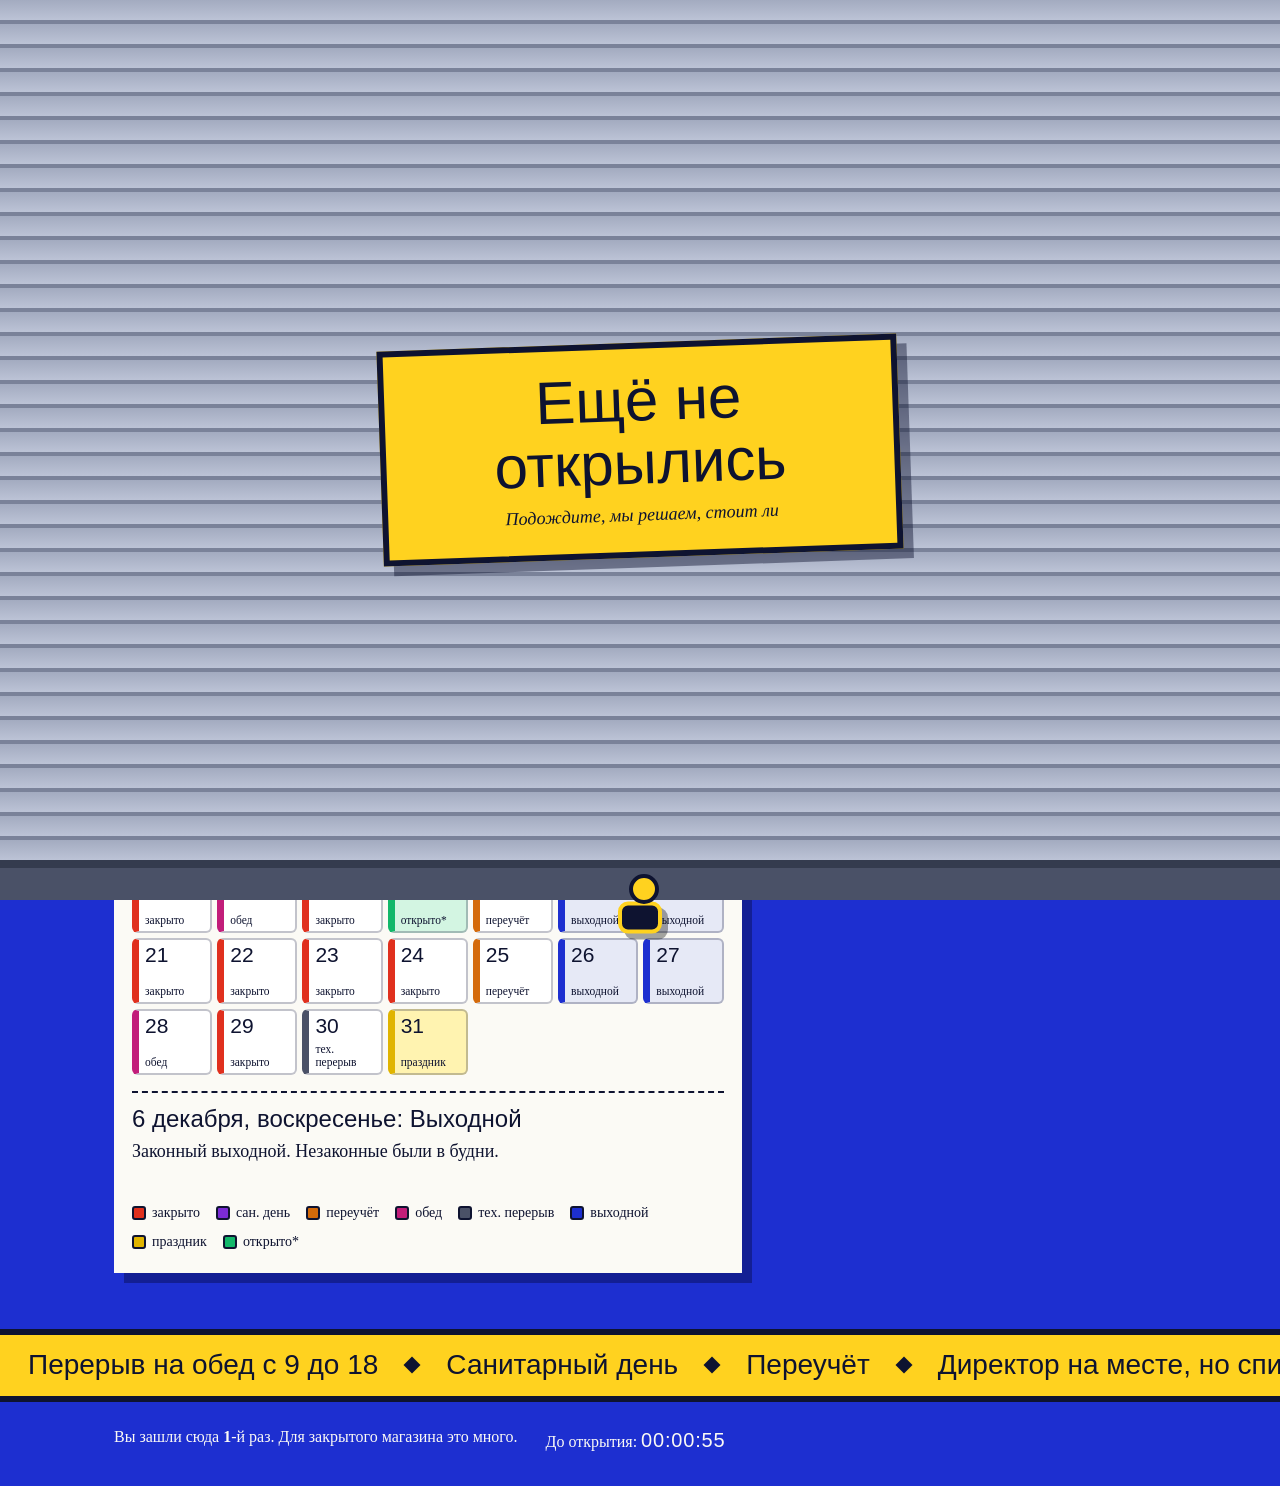
==== index.html @ 02a08f07 "Уведомления о жалобах в Telegram" ====
<!DOCTYPE html>
<html lang="ru">
<head>
<meta charset="utf-8">
<meta name="viewport" content="width=device-width, initial-scale=1">
<title>Не работаем</title>
<meta name="description" content="Вывеска, которая не открывается. Расписание, причины закрытия, комната отдыха и штат бездельников.">
<meta name="theme-color" content="#1d2fd0">
<link rel="icon" href="data:image/svg+xml,%3Csvg xmlns='http://www.w3.org/2000/svg' viewBox='0 0 64 64'%3E%3Crect width='64' height='64' rx='12' fill='%23ffd21f'/%3E%3Ctext x='32' y='45' font-size='34' text-anchor='middle' font-family='Impact,sans-serif' fill='%230e1330'%3EZzz%3C/text%3E%3C/svg%3E">
<style>
  :root {
    --wall: #1d2fd0;
    --wall-d: #131f94;
    --sign: #ffd21f;
    --chalk: #fbfaf5;
    --stamp: #e0301e;
    --ink: #0e1330;
    --green: #0a8f5c;
    --display: Impact, Haettenschweiler, "Arial Narrow Bold", "Roboto Condensed", sans-serif;
    --text: Georgia, "Times New Roman", serif;
    --hand: "Segoe Print", "Bradley Hand", "Marker Felt", "Comic Sans MS", cursive;
  }
  * { box-sizing: border-box; }
  [hidden] { display: none !important; }
  html { overflow-x: hidden; }
  body {
    margin: 0;
    min-height: 100vh;
    min-height: 100dvh;
    display: flex;
    flex-direction: column;
    background-color: var(--wall);
    color: var(--chalk);
    font-family: var(--text);
    font-size: 18px;
    line-height: 1.6;
    transition: background-color .4s;
  }
  body::before {
    content: "";
    position: fixed;
    inset: 0;
    pointer-events: none;
    background-image:
      linear-gradient(rgba(255,255,255,.07) 2px, transparent 2px),
      linear-gradient(90deg, rgba(255,255,255,.07) 2px, transparent 2px);
    background-size: 88px 88px;
  }
  body.loading { overflow: hidden; }
  button { font: inherit; color: inherit; }
  :focus-visible { outline: 4px solid var(--chalk); outline-offset: 3px; }
  .paper :focus-visible, .on-yellow:focus-visible { outline-color: var(--ink); }
  .skip { position: absolute; left: -999px; top: 8px; background: var(--sign); color: var(--ink); padding: 8px 14px; z-index: 300; }
  .skip:focus { left: 8px; }

  /* ===== Рольставни ===== */
  #shutter {
    position: fixed;
    inset: 0;
    z-index: 200;
    transform: translateY(-101%);
    background: repeating-linear-gradient(180deg, #a3abc0 0, #bcc3d6 20px, #7a8299 20px, #7a8299 24px);
    pointer-events: none;
    will-change: transform;
  }
  #shutter.closed { transform: translateY(0); pointer-events: auto; }
  #shutter.closing { animation: sh-close .95s forwards; pointer-events: auto; }
  #shutter.opening { animation: sh-open 1.25s forwards; }
  @keyframes sh-close {
    0%   { transform: translateY(-101%); animation-timing-function: cubic-bezier(.55, 0, .9, .5); }
    52%  { transform: translateY(0); animation-timing-function: ease-out; }
    66%  { transform: translateY(-20px); animation-timing-function: ease-in; }
    78%  { transform: translateY(0); animation-timing-function: ease-out; }
    88%  { transform: translateY(-6px); animation-timing-function: ease-in; }
    100% { transform: translateY(0); }
  }
  @keyframes sh-open {
    0%   { transform: translateY(0); animation-timing-function: ease-out; }
    12%  { transform: translateY(-30px); animation-timing-function: ease-in; }
    22%  { transform: translateY(-14px); }
    40%  { transform: translateY(-14px); animation-timing-function: cubic-bezier(.45, 0, .8, .3); }
    100% { transform: translateY(-101%); }
  }
  .shutter-handle {
    position: absolute; left: 0; right: 0; bottom: 0; height: 40px;
    background: #4a5167; border-top: 8px solid #343b4e;
  }
  .shutter-handle::after {
    content: ""; position: absolute; left: 50%; top: 6px; width: 22px; height: 22px; margin-left: -11px;
    border-radius: 50%; background: var(--sign); border: 4px solid var(--ink);
  }
  .shutter-label {
    position: absolute; left: 50%; top: 50%;
    transform: translate(-50%, -50%) rotate(-2deg);
    width: min(520px, 86vw);
    text-align: center;
    background: var(--sign); color: var(--ink);
    border: 6px solid var(--ink);
    padding: 20px 28px 22px;
    box-shadow: 10px 10px 0 rgba(14, 19, 48, .45);
  }
  .shutter-label b { display: block; font-family: var(--display); font-weight: 400; font-size: clamp(36px, 8vw, 60px); line-height: 1.05; }
  .shutter-label span { display: block; margin-top: 6px; font-style: italic; }

  /* ===== Шапка ===== */
  .bar {
    position: relative; z-index: 20;
    display: flex; align-items: center; gap: 16px; flex-wrap: wrap;
    padding: 16px 24px;
    max-width: 1100px; width: 100%; margin: 0 auto;
  }
  .brand {
    background: none; border: 0; padding: 0; cursor: pointer;
    font-family: var(--display); font-size: 30px; letter-spacing: .02em; color: var(--chalk);
    text-shadow: 3px 3px 0 var(--ink);
  }
  .bar nav { display: flex; gap: 8px; flex-wrap: wrap; margin-left: auto; }
  .bar nav a {
    font-family: var(--display); font-size: 20px; letter-spacing: .02em;
    color: var(--chalk); text-decoration: none;
    padding: 4px 14px; border: 3px solid transparent; border-radius: 8px;
  }
  .bar nav a:hover { border-color: var(--chalk); }
  .bar nav a.on { background: var(--sign); color: var(--ink); border-color: var(--ink); box-shadow: 4px 4px 0 var(--ink); }
  .btn {
    font-family: var(--display); font-size: 22px; letter-spacing: .03em;
    background: var(--sign); color: var(--ink);
    border: 4px solid var(--ink); border-radius: 10px;
    padding: 8px 20px; cursor: pointer;
    box-shadow: 5px 5px 0 var(--ink);
    transition: transform .08s, box-shadow .08s;
  }
  .btn:hover { transform: translate(-1px, -1px); box-shadow: 6px 6px 0 var(--ink); }
  .btn:active { transform: translate(4px, 4px); box-shadow: 1px 1px 0 var(--ink); }
  .btn.alt { background: var(--chalk); }
  .btn.danger { background: var(--stamp); color: var(--chalk); }
  .btn[disabled] { opacity: .45; cursor: not-allowed; transform: none; box-shadow: 5px 5px 0 var(--ink); }
  .btn.small { font-size: 18px; padding: 4px 14px; box-shadow: 3px 3px 0 var(--ink); }
  .btn.small:active { transform: translate(3px, 3px); box-shadow: 0 0 0 var(--ink); }
  .party[aria-pressed="true"] { background: var(--stamp); color: var(--chalk); }

  /* ===== Страницы ===== */
  main { position: relative; z-index: 10; flex: 1; width: 100%; overflow: clip; }
  .page { display: none; max-width: 1100px; margin: 0 auto; padding: 16px 24px 56px; }
  .page.on { display: block; }
  h1, h2, h3 { font-family: var(--display); font-weight: 400; letter-spacing: .01em; margin: 0; }
  h1 { font-size: clamp(46px, 7.4vw, 96px); line-height: .96; text-shadow: 5px 5px 0 var(--ink); }
  h2.title { font-size: clamp(40px, 6vw, 68px); line-height: 1; text-shadow: 4px 4px 0 var(--ink); margin-bottom: 28px; }
  .lede { max-width: 38ch; font-size: 21px; margin: 22px 0 32px; }
  .paper { background: var(--chalk); color: var(--ink); box-shadow: 10px 10px 0 var(--wall-d); }

  /* ===== Главная ===== */
  .home-grid { display: grid; grid-template-columns: minmax(0, 1.25fr) minmax(0, .75fr); gap: 48px; align-items: start; }
  .hang { order: 2; }
  .swing { width: min(340px, 82vw); margin: 0 auto; transform-origin: 50% 10px; }
  .swing.enter { animation: drop .9s cubic-bezier(.2, .9, .3, 1.15) both, swing 3.6s .9s ease-in-out both; }
  .swing.kick { animation: swing2 1.8s ease-out both; }
  @keyframes drop { from { transform: translateY(-130%); } to { transform: translateY(0); } }
  @keyframes swing {
    0% { transform: rotate(0); } 12% { transform: rotate(10deg); } 28% { transform: rotate(-7.5deg); }
    44% { transform: rotate(5deg); } 60% { transform: rotate(-3deg); } 78% { transform: rotate(1.4deg); } 100% { transform: rotate(0); }
  }
  @keyframes swing2 {
    0% { transform: rotate(0); } 18% { transform: rotate(-7deg); } 40% { transform: rotate(4.5deg); }
    62% { transform: rotate(-2.4deg); } 82% { transform: rotate(1deg); } 100% { transform: rotate(0); }
  }
  .strings { display: block; width: 100%; height: auto; }
  .strings line { stroke: var(--chalk); stroke-width: 3; }
  .nail { fill: var(--sign); stroke: var(--ink); stroke-width: 3; }
  .sign {
    display: block; width: 100%; padding: 0; border: 0; background: none; cursor: pointer;
    perspective: 900px; margin-top: -4px;
  }
  .sign.fall { animation: fall 1.1s cubic-bezier(.5, 0, .9, .6) forwards; transform-origin: 85% 0; pointer-events: none; }
  .sign.gone { visibility: hidden; }
  @keyframes fall {
    0%   { transform: rotate(0); }
    18%  { transform: rotate(-16deg); }
    30%  { transform: translateY(-10px) rotate(-11deg); }
    100% { transform: translateY(150vh) rotate(52deg); }
  }
  .plate {
    position: relative; display: block; aspect-ratio: 340 / 220;
    transform-style: preserve-3d;
    transition: transform .8s cubic-bezier(.3, 1.5, .5, 1);
  }
  .plate.flip { transform: rotateY(180deg); }
  .face {
    position: absolute; inset: 0;
    display: flex; flex-direction: column; align-items: center; justify-content: center; gap: 6px;
    border: 8px solid var(--ink); border-radius: 16px;
    backface-visibility: hidden; -webkit-backface-visibility: hidden;
    box-shadow: 9px 9px 0 var(--wall-d);
  }
  .face.front { background: var(--sign); color: var(--ink); }
  .face.back { background: var(--stamp); color: var(--chalk); transform: rotateY(180deg); }
  .face .big { font-family: var(--display); font-size: clamp(54px, 15vw, 74px); line-height: 1; letter-spacing: .05em; }
  .face .note { font-family: var(--hand); font-size: 20px; transform: rotate(-3deg); }
  .hole { position: absolute; top: 12px; width: 16px; height: 16px; border-radius: 50%; background: var(--wall); border: 3px solid var(--ink); z-index: 2; }
  .hole.l { left: calc(14.1% - 8px); }
  .hole.r { right: calc(14.1% - 8px); }
  .aside { text-align: center; font-style: italic; margin: 28px 0 0; min-height: 3.2em; }
  .rehang { display: block; margin: 16px auto 0; }

  /* Календарь */
  .cal { padding: 18px 18px 20px; }
  .cal-head { display: flex; align-items: center; gap: 8px; flex-wrap: wrap; }
  .cal-head h3 { font-size: 32px; flex: 1 1 auto; margin-right: 8px; }
  .cal-grid { display: grid; grid-template-columns: repeat(7, minmax(0, 1fr)); gap: 5px; margin-top: 14px; }
  .cal-grid.slide-l { animation: slide-l .32s ease-out; }
  .cal-grid.slide-r { animation: slide-r .32s ease-out; }
  @keyframes slide-l { from { transform: translateX(36px); opacity: 0; } }
  @keyframes slide-r { from { transform: translateX(-36px); opacity: 0; } }
  .dow { font-weight: 700; font-size: 14px; text-align: center; }
  .dow.we { color: var(--stamp); }
  .day {
    display: flex; flex-direction: column; justify-content: space-between; gap: 2px;
    min-height: 66px; padding: 4px 6px; text-align: left; cursor: pointer;
    background: #fff; color: var(--ink);
    border: 2px solid rgba(14, 19, 48, .25); border-left: 7px solid var(--c, var(--stamp)); border-radius: 6px;
    font-family: var(--text);
  }
  .day:hover { background: #fff8d6; }
  .day .d { font-family: var(--display); font-size: 21px; line-height: 1; }
  .day .k { font-size: 11.5px; line-height: 1.15; }
  .day.today .d { color: var(--chalk); background: var(--stamp); border-radius: 50%; width: 1.5em; height: 1.5em; display: grid; place-items: center; font-size: 17px; }
  .day[aria-pressed="true"] { border-color: var(--ink); border-left-color: var(--c, var(--stamp)); box-shadow: 3px 3px 0 var(--ink); background: #fff3b0; }
  .t-weekend { background: #e6e9f6; }
  .t-holiday { background: #fff3b0; }
  .t-open { background: #d3f5e2; }
  .cal-detail { margin-top: 16px; border-top: 2px dashed var(--ink); padding-top: 12px; min-height: 5.4em; }
  .cal-detail b { display: block; font-family: var(--display); font-weight: 400; font-size: 24px; line-height: 1.15; }
  .cal-detail p { margin: 4px 0 0; }
  .cal-detail.pop { animation: pop .3s ease-out; }
  @keyframes pop { from { transform: translateY(6px); opacity: 0; } }
  .legend { list-style: none; margin: 14px 0 0; padding: 0; display: flex; flex-wrap: wrap; gap: 6px 16px; font-size: 14px; }
  .legend li { display: flex; align-items: center; gap: 6px; }
  .legend i { width: 14px; height: 14px; border-radius: 3px; background: var(--c); border: 2px solid var(--ink); }

  /* ===== Причины ===== */
  .stage { display: grid; grid-template-columns: minmax(0, .8fr) minmax(0, 1.2fr); gap: 48px; align-items: center; }
  .stage .actions { display: flex; gap: 14px; flex-wrap: wrap; margin-top: 8px; }
  .sheet {
    position: relative; max-width: 580px; padding: 40px 38px 28px;
    transform: rotate(-1.4deg);
  }
  .sheet::before, .sheet::after {
    content: ""; position: absolute; top: -15px; width: 100px; height: 30px; background: rgba(255, 210, 31, .85);
  }
  .sheet::before { left: 22px; transform: rotate(-6deg); }
  .sheet::after { right: 22px; transform: rotate(5deg); }
  .sheet h3 { font-size: 46px; color: var(--stamp); letter-spacing: .03em; margin-bottom: 10px; }
  .sheet p { font-size: 24px; margin: 0 0 .7em; }
  .sheet .sign-off { font-family: var(--hand); font-size: 22px; margin: 18px 0 0; transform: rotate(-2deg); }
  .sheet.tear { animation: tear .55s cubic-bezier(.5, 0, .9, .4) forwards; }
  .sheet.pin { animation: pin .6s cubic-bezier(.2, .9, .3, 1.25) both; }
  @keyframes tear { to { transform: translate(140px, 130%) rotate(26deg); opacity: 0; } }
  @keyframes pin { from { transform: translateY(-70px) rotate(-8deg); opacity: 0; } to { transform: rotate(-1.4deg); opacity: 1; } }
  .book { margin-top: 64px; max-width: 760px; padding: 22px 24px 18px; }
  .book h3 { font-size: 34px; }
  .book > p { margin: 4px 0 0; }
  .book form { display: flex; flex-direction: column; gap: 12px; margin-top: 14px; }
  .book textarea {
    font: inherit; font-size: 18px; min-height: 92px; padding: 10px 14px; resize: vertical;
    background: #fff; color: var(--ink); border: 4px solid var(--ink); border-radius: 10px;
  }
  .book form .btn { align-self: flex-start; }
  .complaints { list-style: none; margin: 18px 0 0; padding: 0; }
  .complaints li { position: relative; border-top: 2px dashed var(--ink); padding: 12px 150px 12px 0; }
  .complaints li q { font-style: italic; overflow-wrap: anywhere; }
  .complaints li small { display: block; margin-top: 4px; font-size: 15px; }

  /* Печать (общая) */
  .stamp {
    position: absolute; right: 12px; top: 50%; margin-top: -22px;
    border: 4px solid var(--stamp); color: var(--stamp); border-radius: 6px;
    font-family: var(--display); font-size: 26px; line-height: 1.25; padding: 0 10px; white-space: nowrap;
    transform: rotate(-9deg) scale(0); opacity: 0; pointer-events: none;
  }
  .stamp.green { border-color: var(--green); color: var(--green); }
  .stamp.hit { animation: slam .38s cubic-bezier(.2, 1.4, .4, 1) forwards; }
  .stamp.shown { transform: rotate(-9deg); opacity: .92; }
  @keyframes slam {
    0% { transform: rotate(-9deg) scale(3.4); opacity: 0; }
    55% { opacity: 1; }
    100% { transform: rotate(-9deg) scale(1); opacity: .92; }
  }

  /* ===== Развлечения ===== */
  .rest { display: grid; grid-template-columns: minmax(0, 1fr) minmax(0, 1fr); gap: 44px; align-items: start; }
  .lazy-wrap { text-align: center; }
  .lazy {
    width: 230px; height: 230px; border-radius: 50%; cursor: pointer;
    background: var(--stamp); color: var(--chalk);
    border: 8px solid var(--ink);
    font-family: var(--display); font-size: 40px; letter-spacing: .05em;
    box-shadow: inset 0 0 0 8px var(--stamp), inset 0 0 0 11px var(--chalk), 0 11px 0 var(--ink);
    transition: transform .06s, box-shadow .06s;
    -webkit-tap-highlight-color: transparent;
  }
  .lazy:active { transform: translateY(9px); box-shadow: inset 0 0 0 8px var(--stamp), inset 0 0 0 11px var(--chalk), 0 2px 0 var(--ink); }
  .score { font-family: var(--display); font-size: 44px; line-height: 1; margin: 30px 0 4px; text-shadow: 3px 3px 0 var(--ink); }
  .rate { margin: 0; font-style: italic; }
  .receipt { text-align: left; margin-top: 32px; padding: 16px 20px 8px; }
  .receipt h3 { font-size: 28px; margin-bottom: 4px; }
  .receipt ul { list-style: none; margin: 0; padding: 0; }
  .receipt li { display: grid; grid-template-columns: 1fr auto; gap: 2px 14px; align-items: center; padding: 11px 0; border-top: 2px dashed var(--ink); }
  .receipt li b { font-family: var(--display); font-weight: 400; font-size: 21px; }
  .receipt li small { grid-column: 1; font-size: 15px; }
  .receipt li .btn { grid-column: 2; grid-row: 1 / span 2; }
  .float { position: fixed; z-index: 150; pointer-events: none; font-family: var(--display); font-size: 32px; color: var(--sign); text-shadow: 3px 3px 0 var(--ink); animation: up 1s ease-out forwards; }
  @keyframes up { to { transform: translateY(-110px); opacity: 0; } }
  .react {
    display: block; width: 100%; min-height: 156px; padding: 18px 22px; text-align: left; cursor: pointer;
    background: var(--ink); color: var(--chalk);
    border: 6px solid var(--chalk); border-radius: 12px;
    font-family: var(--display); font-size: 32px; line-height: 1.15;
    transition: background-color .12s;
  }
  .react small { display: block; margin-top: 8px; font-family: var(--text); font-size: 18px; line-height: 1.4; }
  .react.wait { background: var(--stamp); }
  .react.go { background: #12b76a; color: var(--ink); }
  .react.early { background: var(--sign); color: var(--ink); }
  .daybest { margin-top: 14px; display: flex; flex-wrap: wrap; align-items: end; gap: 10px 20px; }
  .daybest-line { margin: 0; flex: 1 1 220px; font-family: var(--display); font-size: 24px; line-height: 1.2; text-shadow: 2px 2px 0 var(--ink); }
  .daybest-line.beat { animation: pop .4s ease-out; color: var(--sign); }
  .nick { display: flex; flex-direction: column; font-size: 15px; flex: 0 1 200px; }
  .nick input { font: inherit; font-size: 18px; padding: 6px 10px; margin-top: 4px; background: var(--chalk); color: var(--ink); border: 4px solid var(--ink); border-radius: 8px; }
  .play-h { font-size: 30px; margin: 0 0 12px; text-shadow: 3px 3px 0 var(--ink); }
  .side > * + * { margin-top: 36px; }
  .arena { position: relative; height: 190px; border: 4px dashed var(--chalk); border-radius: 12px; overflow: hidden; touch-action: none; cursor: default; }
  .arena .btn { position: absolute; left: 18px; top: 68px; pointer-events: none; transition: left .16s cubic-bezier(.2, .9, .3, 1.2), top .16s cubic-bezier(.2, .9, .3, 1.2); }
  .arena-note { margin: 10px 0 0; font-style: italic; min-height: 3em; }

  /* ===== Штат ===== */
  table.roster { width: 100%; border-collapse: collapse; }
  .roster th { font-family: var(--display); font-weight: 400; font-size: 22px; text-align: left; padding: 14px 18px; border-bottom: 4px solid var(--ink); }
  .roster td { padding: 13px 18px; border-bottom: 2px solid rgba(14, 19, 48, .22); vertical-align: middle; }
  .roster td.who { position: relative; padding-right: 150px; }
  .roster tr.boss { background: #fff3b0; }
  .roster tr.leaving { opacity: 0; transition: opacity .45s .75s; }
  .roster tr.shake td { animation: shake .45s; }
  @keyframes shake { 0%, 100% { transform: translateX(0); } 20% { transform: translateX(-9px); } 40% { transform: translateX(9px); } 60% { transform: translateX(-5px); } 80% { transform: translateX(5px); } }
  .nm { font-family: var(--display); font-size: 25px; overflow-wrap: anywhere; }
  .tag { display: inline-block; margin-left: 8px; font-size: 13px; line-height: 1.5; border: 2px solid var(--ink); border-radius: 4px; padding: 0 6px; vertical-align: 5px; white-space: nowrap; }
  .acts { white-space: nowrap; }
  .acts .btn + .btn { margin-left: 8px; }
  .hire { display: flex; gap: 12px; flex-wrap: wrap; padding: 18px; border-top: 4px solid var(--ink); }
  .hire input {
    flex: 1 1 220px; font: inherit; font-size: 20px; padding: 8px 14px;
    background: #fff; color: var(--ink); border: 4px solid var(--ink); border-radius: 10px;
  }
  .hire-msg { margin: 0; padding: 0 18px; min-height: 1.6em; font-weight: 700; }
  .roster-note { padding: 6px 18px 18px; margin: 0; font-style: italic; font-size: 16px; }
  .empty td { font-style: italic; }

  /* ===== Бегущая строка, подвал, тост ===== */
  .ticker { position: relative; z-index: 10; overflow: hidden; background: var(--sign); color: var(--ink); border-block: 6px solid var(--ink); }
  .track { display: flex; width: max-content; animation: run 50s linear infinite; }
  body.party .track { animation-duration: 9s; }
  .track span { display: flex; align-items: center; gap: 28px; padding: 8px 0 8px 28px; white-space: nowrap; font-family: var(--display); font-size: 28px; }
  .track span::after { content: ""; width: 12px; height: 12px; background: var(--ink); transform: rotate(45deg); }
  @keyframes run { to { transform: translateX(-50%); } }
  footer { position: relative; z-index: 10; max-width: 1100px; width: 100%; margin: 0 auto; padding: 22px 24px 30px; font-size: 16px; display: flex; flex-wrap: wrap; gap: 6px 28px; }
  #cd { font-family: var(--display); font-weight: 400; font-size: 20px; letter-spacing: .04em; }
  #fx { position: fixed; inset: 0; width: 100%; height: 100%; z-index: 120; pointer-events: none; }
  #toast {
    position: fixed; left: 50%; bottom: 24px; z-index: 160;
    transform: translate(-50%, 180%);
    max-width: min(520px, 90vw);
    background: var(--ink); color: var(--chalk);
    border: 4px solid var(--sign); border-radius: 10px;
    padding: 12px 18px; box-shadow: 6px 6px 0 rgba(0, 0, 0, .35);
    transition: transform .35s cubic-bezier(.3, 1.4, .5, 1);
  }
  #toast.on { transform: translate(-50%, 0); }

  /* ===== Корпоратив ===== */
  body.party { animation: wall 2.4s steps(1) infinite; }
  @keyframes wall {
    0% { background-color: #1d2fd0; } 20% { background-color: #c21d7a; } 40% { background-color: #0a8f5c; }
    60% { background-color: #7a2bd6; } 80% { background-color: #d46a0a; }
  }

  @media (max-width: 860px) {
    .home-grid, .stage, .rest { grid-template-columns: minmax(0, 1fr); gap: 32px; }
    .hang { order: -1; }
    .bar nav { margin-left: 0; width: 100%; }
    .roster th, .roster td { padding: 10px 10px; }
    .roster td.who { padding-right: 10px; }
    .roster .stamp { right: 4px; font-size: 20px; margin-top: -18px; }
    .acts { white-space: normal; }
    .acts .btn { display: block; width: 100%; }
    .acts .btn + .btn { margin: 8px 0 0; }
    .complaints li { padding-right: 0; }
    .complaints .stamp { position: relative; right: auto; top: auto; margin: 8px 0 0; display: inline-block; }
  }
  @media (max-width: 520px) {
    .day { min-height: 46px; padding: 3px 4px; border-left-width: 5px; }
    .day .k { display: none; }
    .day .d { font-size: 18px; }
    .cal { padding: 14px 10px 16px; }
    .cal-grid { gap: 3px; }
  }
  @media (prefers-reduced-motion: reduce) {
    *, *::before, *::after { animation-duration: .01ms !important; animation-delay: 0s !important; animation-iteration-count: 1 !important; transition-duration: .01ms !important; }
    .track { animation: none !important; }
    body.party { animation: none !important; background-color: #c21d7a; }
  }
</style>
</head>
<body class="loading">
<a class="skip" href="#main">К содержимому</a>

<div id="shutter" class="closed" aria-hidden="true">
  <div class="shutter-label"><b id="shLabel">Ещё не открылись</b><span id="shSub">Подождите, мы решаем, стоит ли</span></div>
  <div class="shutter-handle"></div>
</div>

<header class="bar">
  <button class="brand" id="brand" type="button">Не работаем</button>
  <nav aria-label="Разделы">
    <a href="#home" data-page="home">Главная</a>
    <a href="#reasons" data-page="reasons">Причины</a>
    <a href="#play" data-page="play">Развлечения</a>
    <a href="#staff" data-page="staff">Штат</a>
  </nav>
  <button class="btn small party" id="party" type="button" aria-pressed="false">Корпоратив</button>
</header>

<main id="main">

  <section class="page" id="home" aria-labelledby="h-home">
    <div class="home-grid">
      <div>
        <h1 id="h-home">Мы не работаем. Вам тоже не советуем.</h1>
        <p class="lede">Это сайт-вывеска. Здесь ничего не продают и не обещают. Расписание ниже, нажмите на день, чтобы узнать подробности.</p>
        <div class="paper cal">
          <div class="cal-head">
            <h3 id="calTitle"></h3>
            <button class="btn small alt" id="calPrev" type="button" aria-label="Предыдущий месяц">‹</button>
            <button class="btn small alt" id="calToday" type="button">Сегодня</button>
            <button class="btn small alt" id="calNext" type="button" aria-label="Следующий месяц">›</button>
          </div>
          <div class="cal-grid" id="calGrid"></div>
          <div class="cal-detail" id="calDetail" aria-live="polite"></div>
          <ul class="legend" id="legend"></ul>
        </div>
      </div>
      <div class="hang">
        <div class="swing" id="swing">
          <svg class="strings" viewBox="0 0 340 112" aria-hidden="true">
            <line id="lineL" x1="170" y1="12" x2="48" y2="112"></line>
            <line id="lineR" x1="170" y1="12" x2="292" y2="112"></line>
            <circle class="nail" cx="170" cy="12" r="9"></circle>
          </svg>
          <button class="sign on-yellow" id="sign" type="button" aria-label="Перевернуть табличку">
            <span class="plate" id="plate">
              <i class="hole l"></i><i class="hole r"></i>
              <span class="face front"><span class="big">ЗАКРЫТО</span><span class="note">вернёмся никогда</span></span>
              <span class="face back"><span class="big">ОТКРЫТО</span><span class="note">(показалось)</span></span>
            </span>
          </button>
        </div>
        <p class="aside" id="signMsg" aria-live="polite">Табличку можно перевернуть. Только аккуратно.</p>
        <button class="btn rehang" id="rehang" type="button" hidden>Повесить обратно</button>
      </div>
    </div>
  </section>

  <section class="page" id="reasons" aria-labelledby="h-reasons">
    <h2 class="title" id="h-reasons">Почему закрыто</h2>
    <div class="stage">
      <div>
        <p class="lede" style="margin-top:0">Причина меняется каждый раз. Правдивой не бывает ни одна.</p>
        <div class="actions">
          <button class="btn" id="newReason" type="button">Новая причина</button>
          <button class="btn alt" id="copyReason" type="button">Скопировать текст</button>
        </div>
      </div>
      <div class="sheet paper pin" id="sheet">
        <h3>Объявление</h3>
        <p>Магазин закрыт. Причина: <span id="why"></span>.</p>
        <p>Вернёмся <span id="when"></span>.</p>
        <p class="sign-off">Администрация</p>
      </div>
    </div>
    <div class="book paper">
      <h3>Жалобная книга</h3>
      <p>Каждая жалоба рассматривается немедленно и уходит лично директору.</p>
      <form id="bookForm">
        <textarea id="bookText" maxlength="200" placeholder="Например: я пришёл, а вы закрыты" aria-label="Текст жалобы"></textarea>
        <button class="btn" type="submit">Оставить жалобу</button>
      </form>
      <ul class="complaints" id="complaints"></ul>
    </div>
  </section>

  <section class="page" id="play" aria-labelledby="h-play">
    <h2 class="title" id="h-play">Комната отдыха</h2>
    <div class="rest">
      <div class="lazy-wrap">
        <button class="lazy" id="lazy" type="button">Лениться</button>
        <p class="score"><span id="score">0</span> мин отдыха</p>
        <p class="rate" id="rate"></p>
        <div class="receipt paper">
          <h3>Чек на удобства</h3>
          <ul id="shop"></ul>
        </div>
      </div>
      <div class="side">
        <div>
          <h3 class="play-h">Проверка бодрости</h3>
          <button class="react" id="react" type="button">
            Нажмите, чтобы начать<small>Когда экран станет зелёным, жмите как можно быстрее.</small>
          </button>
          <div class="daybest">
            <p class="daybest-line" id="dayBest" aria-live="polite">Рекорд дня: загружаем…</p>
            <label class="nick">Ваше имя для рекорда
              <input id="nick" type="text" maxlength="24" placeholder="Аноним" autocomplete="nickname">
            </label>
          </div>
        </div>
        <div>
          <h3 class="play-h">Кнопка «Работать»</h3>
          <div class="arena" id="arena">
            <button class="btn" id="dodge" type="button">Работать</button>
          </div>
          <p class="arena-note" id="dodgeNote" aria-live="polite">Попробуйте навести на неё курсор.</p>
        </div>
      </div>
    </div>
  </section>

  <section class="page" id="staff" aria-labelledby="h-staff">
    <h2 class="title" id="h-staff">Штатное расписание</h2>
    <div class="paper">
      <table class="roster">
        <thead><tr><th scope="col">Сотрудник</th><th scope="col">Должность</th><th scope="col">Кадровые решения</th></tr></thead>
        <tbody id="rosterBody"></tbody>
      </table>
      <form class="hire" id="hire">
        <input id="hireName" type="text" maxlength="24" placeholder="Имя нового сотрудника" aria-label="Имя нового сотрудника" autocomplete="off">
        <button class="btn" id="hireBtn" type="submit">Принять на работу</button>
      </form>
      <p class="hire-msg" id="hireMsg" aria-live="polite"></p>
      <p class="roster-note" id="staffNote"></p>
    </div>
  </section>

</main>

<div class="ticker" aria-hidden="true">
  <div class="track" id="track">
    <span>Перерыв на обед с 9 до 18</span><span>Санитарный день</span><span>Переучёт</span><span>Директор на месте, но спит</span><span>Ушли на склад, вернёмся не скоро</span><span>Касса не работает</span><span>Звоните завтра, телефона нет</span><span>Заходите вчера</span>
  </div>
</div>

<footer>
  <span>Вы зашли сюда <b id="visits">1</b>-й раз. Для закрытого магазина это много.</span>
  <span>До открытия: <b id="cd">00:00:00</b></span>
</footer>

<canvas id="fx" aria-hidden="true"></canvas>
<div id="toast" role="status" aria-live="polite"></div>

<script>
(function () {
  "use strict";

  /* ===== Меняйте этот блок под себя ===== */

  // Адрес базы Firebase Realtime Database. Пока пусто, штат хранится только в браузере посетителя.
  // Пример: "https://ne-rabotaem-default-rtdb.europe-west1.firebasedatabase.app"
  var DB_URL = "https://ne-rabotaem-default-rtdb.europe-west1.firebasedatabase.app";

  // Адрес скрипта Google Apps Script, который пересылает жалобы в Telegram. Пусто: уведомления выключены.
  var NOTIFY_URL = "https://script.google.com/macros/s/AKfycbwUZxFcQNkgO26i-Yc2qLJQYgYDL_HIYcPJLTJ9FqXud9g4u8adz25WWPWDu7jNPtnMrg/exec";

  // Директор. Его нельзя уволить или понизить: он задан здесь, а не в базе.
  var DIRECTOR = { name: "Никитка", role: "Директор по ничегонеделанию" };

  var REASONS = [
    "сотрудники изучают, как работают люди, которые работают",
    "кот наступил на кассу, и она ушла на больничный",
    "идёт обновление реальности, осталось 97%",
    "все хорошие идеи закончились, новую партию привезут во вторник",
    "переучёт: мы считаем, сколько мы не работаем",
    "совещание о том, нужны ли совещания",
    "санитарный день, санитарами назначены все, но никто не пришёл",
    "дедлайн отложен до выяснения обстоятельств",
    "ждём вдохновения, оно написало, что задержится",
    "переезд в другое измерение, коробки уже собраны",
    "мы вышли за хлебом в 2019 году",
    "обед, он начался в понедельник и всё ещё идёт",
    "отключили интернет, а что делать без него, мы не помним",
    "технический перерыв: у техники тоже есть чувства",
    "директор спит, будить его запрещено уставом"
  ];
  var WHEN = [
    "в понедельник, в какой именно, не уточняем",
    "после обеда, но не сегодняшнего",
    "как только, так сразу",
    "через 15 минут, отсчёт запущен в 2019 году",
    "когда будет настроение, оно пока на курсах",
    "никогда, но в хорошем настроении",
    "в следующую пятницу, если пятница согласится",
    "после дождичка в четверг"
  ];
  var ROLES = [
    "Заместитель по перекурам", "Старший специалист по лежанию", "Ведущий отдыхающий",
    "Начальник отдела «Потом»", "Хранитель дивана", "Мастер отмазок", "Главный по чаю",
    "Инспектор по зеванию", "Менеджер по откладыванию", "Стажёр по безделью",
    "Эксперт по прокрастинации", "Смотритель холодильника", "Генеральный по мемам"
  ];
  /* ====================================== */

  var PAGES = { home: "Главная", reasons: "Причины", play: "Развлечения", staff: "Штат" };
  var SUBS = ["Секунду, поднимаем рольставню", "Ключи у Людмилы, а Людмила на обеде", "Сейчас откроем, нет, показалось", "Не отходите, мы быстро (нет)", "Рольставню заело, пинаем"];
  var OPENING = ["Открываем, не толкайтесь", "Поднимаем, держитесь", "Тянем вдвоём", "Скрипит, но едет"];

  var reduce = window.matchMedia && matchMedia("(prefers-reduced-motion: reduce)").matches;
  var $ = function (s, r) { return (r || document).querySelector(s); };
  var $$ = function (s, r) { return Array.prototype.slice.call((r || document).querySelectorAll(s)); };
  var wait = function (ms, fn) { return setTimeout(fn, reduce ? 0 : ms); };
  var pick = function (a) { return a[Math.floor(Math.random() * a.length)]; };
  var store = {
    get: function (k, d) { try { var v = localStorage.getItem(k); return v === null ? d : JSON.parse(v); } catch (e) { return d; } },
    set: function (k, v) { try { localStorage.setItem(k, JSON.stringify(v)); } catch (e) {} }
  };
  /* ===== База ===== */
  DB_URL = String(DB_URL || "").replace(/\/+$/, "");
  var shared = /^https:\/\//.test(DB_URL);
  function req(method, path, body) {
    var opt = { method: method };
    if (body !== undefined) { opt.headers = { "Content-Type": "application/json" }; opt.body = JSON.stringify(body); }
    return fetch(DB_URL + path + ".json", opt).then(function (r) {
      if (!r.ok) throw new Error("HTTP " + r.status);
      return r.json();
    });
  }
  function el(tag, cls, text) {
    var e = document.createElement(tag);
    if (cls) e.className = cls;
    if (text != null) e.textContent = text;
    return e;
  }
  function replay(node, cls, remove) {
    (remove || []).forEach(function (c) { node.classList.remove(c); });
    node.classList.remove(cls);
    void node.offsetWidth;
    node.classList.add(cls);
  }
  function flash(btn, text, ms) {
    var old = btn.getAttribute("data-label") || btn.textContent;
    btn.setAttribute("data-label", old);
    btn.textContent = text;
    setTimeout(function () { btn.textContent = old; }, ms || 1400);
  }
  function stampIt(st, text, color) {
    st.textContent = text;
    st.className = "stamp" + (color ? " " + color : "");
    void st.offsetWidth;
    st.classList.add("hit");
  }

  /* ===== Тост ===== */
  var toastEl = $("#toast"), toastT = 0;
  function toast(msg) {
    toastEl.textContent = msg;
    toastEl.classList.add("on");
    clearTimeout(toastT);
    toastT = setTimeout(function () { toastEl.classList.remove("on"); }, 3400);
  }

  /* ===== Конфетти ===== */
  var cv = $("#fx"), cx = cv.getContext("2d"), parts = [], raf = 0;
  var COLORS = ["#ffd21f", "#e0301e", "#fbfaf5", "#12b76a", "#0e1330"];
  function sizeCanvas() { cv.width = innerWidth; cv.height = innerHeight; }
  sizeCanvas();
  addEventListener("resize", sizeCanvas);
  function burst(x, y, n, colors) {
    if (reduce) return;
    for (var i = 0; i < n; i++) {
      var a = Math.random() * Math.PI * 2, v = 4 + Math.random() * 9;
      parts.push({ x: x, y: y, vx: Math.cos(a) * v, vy: Math.sin(a) * v - 6, r: Math.random() * 6.28,
        vr: (Math.random() - .5) * .4, w: 6 + Math.random() * 7, h: 4 + Math.random() * 6, c: pick(colors || COLORS), life: 80 + Math.random() * 50 });
    }
    if (!raf) raf = requestAnimationFrame(loop);
  }
  function loop() {
    cx.clearRect(0, 0, cv.width, cv.height);
    for (var i = parts.length - 1; i >= 0; i--) {
      var p = parts[i];
      p.vy += .35; p.vx *= .99; p.x += p.vx; p.y += p.vy; p.r += p.vr; p.life--;
      if (p.life <= 0 || p.y > cv.height + 20) { parts.splice(i, 1); continue; }
      cx.save(); cx.translate(p.x, p.y); cx.rotate(p.r);
      cx.fillStyle = p.c; cx.globalAlpha = Math.min(1, p.life / 30);
      cx.fillRect(-p.w / 2, -p.h / 2, p.w, p.h); cx.restore();
    }
    raf = parts.length ? requestAnimationFrame(loop) : 0;
  }

  /* ===== Рольставни и страницы ===== */
  var shutter = $("#shutter"), current = "home", busy = false;
  function closeShutter(label, sub, done) {
    $("#shLabel").textContent = label;
    $("#shSub").textContent = sub;
    shutter.className = "closing";
    wait(950, function () { shutter.className = "closed"; if (done) done(); });
  }
  function openShutter(done) {
    $("#shSub").textContent = pick(OPENING);
    shutter.className = "opening";
    wait(1250, function () { shutter.className = ""; if (done) done(); });
  }

  var enter = {
    home: function () { if (!fallen) replay($("#swing"), "enter", ["kick"]); },
    reasons: function () { replay($("#sheet"), "pin", ["tear"]); },
    staff: function () { refreshStaff(); },
    play: function () { loadDayRec(); }
  };
  function show(page, skipEnter) {
    $$(".page").forEach(function (p) { p.classList.toggle("on", p.id === page); });
    $$(".bar nav a").forEach(function (a) {
      var on = a.getAttribute("data-page") === page;
      a.classList.toggle("on", on);
      if (on) a.setAttribute("aria-current", "page"); else a.removeAttribute("aria-current");
    });
    current = page;
    window.scrollTo(0, 0);
    document.title = page === "home" ? "Не работаем" : PAGES[page] + ": не работаем";
    if (!skipEnter && enter[page]) enter[page]();
  }
  function go(page, noPush) {
    if (!PAGES[page] || busy || page === current) return;
    busy = true;
    closeShutter(PAGES[page], pick(SUBS), function () {
      show(page, true);
      if (!noPush) { try { history.pushState({ p: page }, "", "#" + page); } catch (e) {} }
      wait(250, function () {
        openShutter(function () { busy = false; });
        wait(500, function () { if (enter[page]) enter[page](); });
      });
    });
  }
  $$(".bar nav a").forEach(function (a) {
    a.addEventListener("click", function (e) { e.preventDefault(); go(a.getAttribute("data-page")); });
  });
  var brandClicks = 0, brandT = 0;
  $("#brand").addEventListener("click", function () {
    brandClicks++;
    clearTimeout(brandT);
    brandT = setTimeout(function () { brandClicks = 0; }, 2500);
    if (brandClicks === 7) { brandClicks = 0; toast("Вы нашли секретный отдел. Здесь тоже никто не работает."); }
    go("home");
  });
  addEventListener("popstate", function () {
    var h = location.hash.slice(1);
    go(PAGES[h] ? h : "home", true);
  });

  /* ===== Календарь ===== */
  var MONTHS = ["Январь", "Февраль", "Март", "Апрель", "Май", "Июнь", "Июль", "Август", "Сентябрь", "Октябрь", "Ноябрь", "Декабрь"];
  var MONTHS_G = ["января", "февраля", "марта", "апреля", "мая", "июня", "июля", "августа", "сентября", "октября", "ноября", "декабря"];
  var DOW = ["Пн", "Вт", "Ср", "Чт", "Пт", "Сб", "Вс"];
  var DOW_FULL = ["понедельник", "вторник", "среда", "четверг", "пятница", "суббота", "воскресенье"];
  var TYPES = {
    closed: { short: "закрыто", title: "Закрыто", c: "#e0301e", notes: [
      "Закрыто по техническим, личным и философским причинам.",
      "Причина закрытия уточняется. Уточнять некому.",
      "Сегодня закрыто. Завтра посмотрим, но, скорее всего, тоже.",
      "Закрыто, потому что можем.",
      "Дверь заперта, ключ потерян, никто не ищет."] },
    sanitary: { short: "сан. день", title: "Санитарный день", c: "#7a2bd6", notes: [
      "Моем полы. Полов у нас нет, поэтому моем всё остальное.",
      "Дезинфекция от трудового энтузиазма.",
      "Протираем пыль. Пыль протестует."] },
    inventory: { short: "переучёт", title: "Переучёт", c: "#d46a0a", notes: [
      "Пересчитываем табуретки. Сбились на третьей.",
      "Считаем, сколько дней мы не работали. Цифра не помещается.",
      "Ищем, куда делся весь энтузиазм. Пока не нашли."] },
    lunch: { short: "обед", title: "Обед весь день", c: "#c21d7a", notes: [
      "Обед с 9:00 до 18:00. Без перерыва на работу.",
      "Ушли за пельменями. Вернёмся, когда доедим.",
      "Второе блюдо затянулось."] },
    tech: { short: "тех. перерыв", title: "Технический перерыв", c: "#4a5167", notes: [
      "Обновляем Windows. Осталось 2%. Уже третий час.",
      "Перезагружаем сотрудников. Пока не загрузились.",
      "Чиним то, что не ломалось."] },
    weekend: { short: "выходной", title: "Выходной", c: "#1d2fd0", notes: [
      "Выходной. Отдыхаем от будней, в которые тоже отдыхали.",
      "Выходные созданы для этого. Будни, впрочем, тоже.",
      "Законный выходной. Незаконные были в будни."] },
    holiday: { short: "праздник", title: "Праздник", c: "#e0b400", notes: [] },
    open: { short: "открыто*", title: "Открыто*", c: "#12b76a", notes: [
      "* С 03:00 до 03:01 по местному времени. Вы опоздали."] }
  };
  var HOLIDAYS = {
    "01-01": ["Новый год", "Спим до 2 января. Или до марта."],
    "01-07": ["Рождество", "Празднуем лёжа."],
    "02-14": ["День святого Валентина", "Любим отдых. Взаимно."],
    "02-23": ["23 февраля", "Защищаем право на отдых."],
    "03-08": ["8 марта", "Дарим цветы и не работаем."],
    "04-01": ["День смеха", "Сегодня открыто. Шутка."],
    "05-01": ["Праздник весны и труда", "Весну отмечаем, труд пропускаем."],
    "05-09": ["День Победы", "Выходной. Помним."],
    "06-12": ["День России", "Государственный выходной. Наш ничем не отличается."],
    "09-01": ["1 сентября", "У студентов начинается учёба. У нас ничего не начинается."],
    "11-04": ["День народного единства", "Единогласно решили не работать."],
    "11-08": ["День рождения сайта", "Сайт открылся 8 ноября 2026 года и с тех пор не работает."],
    "12-31": ["31 декабря", "Режем салаты. Работу не режем, её и так нет."]
  };
  var WEEKDAY_POOL = ["closed", "closed", "closed", "closed", "sanitary", "inventory", "lunch", "tech"];
  var pad = function (n) { return (n < 10 ? "0" : "") + n; };
  function hash(s) {
    var h = 2166136261;
    for (var i = 0; i < s.length; i++) { h ^= s.charCodeAt(i); h = Math.imul(h, 16777619); }
    return h >>> 0;
  }
  var openCache = {};
  function openDay(y, m) {
    var k = y + "-" + m;
    if (k in openCache) return openCache[k];
    var days = new Date(y, m + 1, 0).getDate(), cands = [];
    for (var d = 1; d <= days; d++) {
      var dow = (new Date(y, m, d).getDay() + 6) % 7;
      if (dow < 5 && !HOLIDAYS[pad(m + 1) + "-" + pad(d)]) cands.push(d);
    }
    return (openCache[k] = cands[hash("open" + k) % cands.length]);
  }
  function info(y, m, d) {
    var k = y + "-" + pad(m + 1) + "-" + pad(d), md = pad(m + 1) + "-" + pad(d);
    var dow = (new Date(y, m, d).getDay() + 6) % 7;
    var doy = Math.round((Date.UTC(y, m, d) - Date.UTC(y, 0, 0)) / 864e5);
    if (HOLIDAYS[md]) return { type: "holiday", title: HOLIDAYS[md][0], note: HOLIDAYS[md][1], dow: dow };
    if (doy === 256) return { type: "holiday", title: "День программиста", note: "Код сам себя не напишет. Мы тоже.", dow: dow };
    var type = dow >= 5 ? "weekend" : d === openDay(y, m) ? "open" : WEEKDAY_POOL[hash(k) % WEEKDAY_POOL.length];
    var t = TYPES[type];
    return { type: type, title: t.title, note: t.notes[hash(k + "note") % t.notes.length], dow: dow };
  }
  var now = new Date(), calY = now.getFullYear(), calM = now.getMonth(), calSel = now.getDate();
  var calGrid = $("#calGrid"), calDetail = $("#calDetail");
  function renderCal(dir) {
    $("#calTitle").textContent = MONTHS[calM] + " " + calY;
    calGrid.textContent = "";
    DOW.forEach(function (n, i) { calGrid.appendChild(el("div", "dow" + (i >= 5 ? " we" : ""), n)); });
    var first = (new Date(calY, calM, 1).getDay() + 6) % 7, days = new Date(calY, calM + 1, 0).getDate();
    for (var i = 0; i < first; i++) calGrid.appendChild(el("div"));
    var t = new Date();
    for (var d = 1; d <= days; d++) {
      var inf = info(calY, calM, d), T = TYPES[inf.type];
      var b = el("button", "day t-" + inf.type);
      b.type = "button";
      b.style.setProperty("--c", T.c);
      b.setAttribute("data-d", d);
      b.setAttribute("aria-label", d + " " + MONTHS_G[calM] + ": " + inf.title);
      b.setAttribute("aria-pressed", d === calSel ? "true" : "false");
      if (d === t.getDate() && calM === t.getMonth() && calY === t.getFullYear()) b.classList.add("today");
      b.appendChild(el("span", "d", d));
      b.appendChild(el("span", "k", T.short));
      calGrid.appendChild(b);
    }
    if (dir) replay(calGrid, dir > 0 ? "slide-l" : "slide-r", ["slide-l", "slide-r"]);
    renderDetail(false);
  }
  function renderDetail(anim) {
    var inf = info(calY, calM, calSel);
    calDetail.textContent = "";
    calDetail.appendChild(el("b", null, calSel + " " + MONTHS_G[calM] + ", " + DOW_FULL[inf.dow] + ": " + inf.title));
    calDetail.appendChild(el("p", null, inf.note));
    if (anim) replay(calDetail, "pop");
  }
  calGrid.addEventListener("click", function (e) {
    var b = e.target.closest ? e.target.closest(".day") : null;
    if (!b) return;
    calSel = +b.getAttribute("data-d");
    $$(".day", calGrid).forEach(function (x) { x.setAttribute("aria-pressed", x === b ? "true" : "false"); });
    renderDetail(true);
  });
  function shiftMonth(n) {
    calM += n;
    if (calM < 0) { calM = 11; calY--; }
    if (calM > 11) { calM = 0; calY++; }
    calSel = 1;
    var t = new Date();
    if (calM === t.getMonth() && calY === t.getFullYear()) calSel = t.getDate();
    renderCal(n);
  }
  $("#calPrev").addEventListener("click", function () { shiftMonth(-1); });
  $("#calNext").addEventListener("click", function () { shiftMonth(1); });
  $("#calToday").addEventListener("click", function () {
    var t = new Date(), dir = (t.getFullYear() - calY) * 12 + (t.getMonth() - calM);
    calY = t.getFullYear(); calM = t.getMonth(); calSel = t.getDate();
    renderCal(dir === 0 ? 0 : dir);
    renderDetail(true);
  });
  var legend = $("#legend");
  Object.keys(TYPES).forEach(function (k) {
    var li = el("li"), sw = el("i");
    sw.style.setProperty("--c", TYPES[k].c);
    li.appendChild(sw); li.appendChild(document.createTextNode(TYPES[k].short));
    legend.appendChild(li);
  });
  renderCal(0);

  /* ===== Табличка ===== */
  var plate = $("#plate"), swing = $("#swing"), sign = $("#sign"), signMsg = $("#signMsg"), rehang = $("#rehang");
  var lineL = $("#lineL"), lineR = $("#lineR");
  var signBusy = false, flips = 0, fallen = false;
  var SIGNMSG = [
    "Показалось. Мы не работаем.",
    "Это не вы, это табличка глючит.",
    "Нет. Сегодня точно нет.",
    "Ровно секунду мы были открыты. Больше так не делаем.",
    "Табличка не согласна и вернулась на место."
  ];
  function kick() { replay(swing, "kick", ["enter"]); }
  function setLines(l, r) {
    lineL.setAttribute("x2", l[0]); lineL.setAttribute("y2", l[1]);
    lineR.setAttribute("x2", r[0]); lineR.setAttribute("y2", r[1]);
  }
  sign.addEventListener("click", function () {
    if (fallen || signBusy) return;
    flips++;
    if (flips > 5) { fall(); return; }
    signBusy = true;
    plate.classList.add("flip");
    kick();
    signMsg.textContent = flips === 4 ? "Осторожно, табличка держится на одном гвозде."
      : flips === 5 ? "Ещё раз, и она упадёт. Мы предупредили." : pick(SIGNMSG);
    wait(1900, function () {
      plate.classList.remove("flip");
      kick();
      wait(900, function () { signBusy = false; });
    });
  });
  function fall() {
    fallen = true; signBusy = true;
    swing.classList.remove("enter", "kick");
    setLines([156, 98], [190, 92]);
    signMsg.textContent = "Хрясь.";
    sign.classList.add("fall");
    wait(1100, function () {
      sign.classList.remove("fall");
      sign.classList.add("gone");
      signMsg.textContent = "Табличка упала. Теперь мы закрыты официально и навсегда.";
      rehang.hidden = false;
      rehang.focus({ preventScroll: true });
      burst(innerWidth / 2, innerHeight - 10, 50, ["#ffd21f", "#0e1330", "#a3abc0"]);
      toast("Вы сломали табличку. Счёт пришлём никогда.");
    });
  }
  rehang.addEventListener("click", function () {
    setLines([48, 112], [292, 112]);
    sign.classList.remove("gone");
    plate.classList.remove("flip");
    flips = 0; fallen = false; signBusy = false;
    rehang.hidden = true;
    replay(swing, "enter", ["kick"]);
    signMsg.textContent = "Повесили обратно. Больше так не делайте.";
  });

  /* ===== Причины ===== */
  var sheet = $("#sheet"), sheetBusy = false;
  function setReason() { $("#why").textContent = pick(REASONS); $("#when").textContent = pick(WHEN); }
  setReason();
  $("#newReason").addEventListener("click", function () {
    if (sheetBusy) return;
    sheetBusy = true;
    if (reduce) { setReason(); sheetBusy = false; return; }
    sheet.classList.remove("pin");
    sheet.classList.add("tear");
    sheet.addEventListener("animationend", function done() {
      sheet.removeEventListener("animationend", done);
      setReason();
      sheet.classList.remove("tear");
      void sheet.offsetWidth;
      sheet.classList.add("pin");
      sheetBusy = false;
    });
  });
  $("#copyReason").addEventListener("click", function () {
    var btn = this;
    var t = "Магазин закрыт. Причина: " + $("#why").textContent + ". Вернёмся " + $("#when").textContent + ".";
    try {
      navigator.clipboard.writeText(t).then(function () { flash(btn, "Скопировано"); }, function () { flash(btn, "Не вышло, выделите вручную", 2200); });
    } catch (e) { flash(btn, "Не вышло, выделите вручную", 2200); }
  });

  /* ===== Жалобная книга ===== */
  var VERDICTS = [
    "Отклонено: жалоба подана в нерабочее время.",
    "Передано директору. Директор спит.",
    "Принято к сведению. Сведения потеряны.",
    "Отклонено: на нас нельзя жаловаться, мы же не работаем.",
    "Рассмотрено. Решили ничего не делать.",
    "Подшито в папку «Потом»."
  ];
  var complaints = store.get("complaints", []);
  if (!Array.isArray(complaints)) complaints = [];
  var compList = $("#complaints");
  function renderComplaints(fresh) {
    compList.textContent = "";
    complaints.forEach(function (c, i) {
      var li = el("li"), st = el("span", "stamp");
      li.appendChild(el("q", null, c.text));
      li.appendChild(el("small", null, c.v));
      li.appendChild(st);
      compList.appendChild(li);
      if (fresh && i === 0) stampIt(st, "Рассмотрено");
      else { st.textContent = "Рассмотрено"; st.classList.add("shown"); }
    });
  }
  renderComplaints(false);
  $("#bookForm").addEventListener("submit", function (e) {
    e.preventDefault();
    var ta = $("#bookText"), text = ta.value.replace(/\s+/g, " ").trim().slice(0, 200);
    var btn = this.querySelector("button");
    if (!text) { ta.focus(); return; }
    function accept() {
      if (/^https:\/\/script\.google\.com\//.test(NOTIFY_URL)) {
        try {
          fetch(NOTIFY_URL, { method: "POST", mode: "no-cors", headers: { "Content-Type": "text/plain;charset=utf-8" }, body: JSON.stringify({ text: text }) })
            .catch(function () {});
        } catch (err) {}
      }
      complaints.unshift({ text: text, v: pick(VERDICTS) });
      complaints = complaints.slice(0, 5);
      store.set("complaints", complaints);
      ta.value = "";
      renderComplaints(true);
    }
    if (!shared) { accept(); return; }
    btn.disabled = true;
    req("POST", "/complaints", { text: text, t: { ".sv": "timestamp" } }).then(accept, function () {
      toast("Жалоба не ушла: нет связи. Текст остался в поле, попробуйте ещё раз.");
    }).then(function () { btn.disabled = false; });
  });

  /* ===== Лень-кликер ===== */
  var ITEMS = [
    { name: "Подушка под спину", desc: "+1 минута за нажатие", base: 15, click: 1, sec: 0 },
    { name: "Кот на коленях", desc: "+1 минута в секунду", base: 60, click: 0, sec: 1 },
    { name: "Отпуск за свой счёт", desc: "+8 минут в секунду", base: 400, click: 0, sec: 8 }
  ];
  var S = store.get("lazy", null);
  if (!S || typeof S.n !== "number" || !S.items || S.items.length !== ITEMS.length) S = { n: 0, items: [0, 0, 0] };
  var fmt = function (n) { return Math.floor(n).toLocaleString("ru-RU"); };
  var cost = function (i) { return Math.round(ITEMS[i].base * Math.pow(1.35, S.items[i])); };
  function perClick() { var c = 1; ITEMS.forEach(function (it, i) { c += it.click * S.items[i]; }); return c; }
  function perSec() { var c = 0; ITEMS.forEach(function (it, i) { c += it.sec * S.items[i]; }); return c; }
  var shop = $("#shop"), shopBtns = [];
  ITEMS.forEach(function (it, i) {
    var li = el("li"), small = el("small"), btn = el("button", "btn small");
    btn.type = "button";
    btn.addEventListener("click", function () {
      var c = cost(i);
      if (S.n < c) return;
      S.n -= c; S.items[i]++; store.set("lazy", S); renderLazy();
    });
    li.appendChild(el("b", null, it.name)); li.appendChild(small); li.appendChild(btn); shop.appendChild(li);
    shopBtns.push({ small: small, btn: btn });
  });
  function renderLazy() {
    $("#score").textContent = fmt(S.n);
    $("#rate").textContent = "За нажатие: " + perClick() + ". В секунду: " + perSec() + ".";
    ITEMS.forEach(function (it, i) {
      shopBtns[i].small.textContent = it.desc + ". Куплено: " + S.items[i] + ".";
      shopBtns[i].btn.textContent = "Взять за " + fmt(cost(i));
      shopBtns[i].btn.disabled = S.n < cost(i);
    });
  }
  renderLazy();
  $("#lazy").addEventListener("click", function () {
    var inc = perClick(); S.n += inc; renderLazy();
    var r = this.getBoundingClientRect();
    var f = el("span", "float", "+" + inc);
    f.style.left = (r.left + r.width / 2 + (Math.random() - .5) * 120) + "px";
    f.style.top = (r.top + 20) + "px";
    f.addEventListener("animationend", function () { f.remove(); });
    document.body.appendChild(f);
  });
  setInterval(function () { var s = perSec(); if (s) S.n += s; renderLazy(); store.set("lazy", S); }, 1000);

  /* ===== Проверка бодрости ===== */
  var react = $("#react"), rState = "idle", rT0 = 0, rTimer = 0, best = store.get("best", 0);
  function rSet(cls, main, sub) {
    react.className = "react " + cls;
    react.textContent = main;
    react.appendChild(el("small", null, sub));
  }
  react.addEventListener("click", function () {
    if (rState === "idle" || rState === "done") {
      rState = "wait";
      rSet("wait", "Ждите зелёный", "Не нажимайте раньше времени.");
      rTimer = setTimeout(function () {
        rState = "go"; rT0 = performance.now(); rSet("go", "Жмите!", "");
      }, 1000 + Math.random() * 2500);
    } else if (rState === "wait") {
      clearTimeout(rTimer); rState = "done";
      rSet("early", "Рано", "Нажмите, чтобы попробовать ещё раз.");
    } else if (rState === "go") {
      var ms = Math.round(performance.now() - rT0); rState = "done";
      var verdict = ms < 200 ? "Подозрительно бодро. Вы точно не работаете?" : ms < 300 ? "Хорошо для отдыхающего." : ms < 450 ? "Идеальная форма расслабленности." : "Вы спали? Уважаем.";
      var rec = "";
      if (!best || ms < best) { best = ms; store.set("best", best); rec = " Ваш новый рекорд."; burst(innerWidth / 2, innerHeight / 2, 70); }
      rSet("idle", ms + " мс", verdict + rec + " Ваш лучший результат: " + best + " мс. Нажмите, чтобы повторить.");
      tryDayRecord(ms);
    }
  });

  /* ===== Рекорд дня (общий) ===== */
  var dayBestEl = $("#dayBest"), nickEl = $("#nick"), dayRec = null;
  nickEl.value = store.get("nick", "");
  nickEl.addEventListener("change", function () { store.set("nick", nickEl.value.replace(/\s+/g, " ").trim().slice(0, 24)); });
  function todayKey() {
    try { return new Intl.DateTimeFormat("en-CA", { timeZone: "Asia/Novosibirsk", year: "numeric", month: "2-digit", day: "2-digit" }).format(new Date()); }
    catch (e) { var d = new Date(); return d.getFullYear() + "-" + pad(d.getMonth() + 1) + "-" + pad(d.getDate()); }
  }
  function showDayRec() {
    if (!shared) { dayBestEl.textContent = "Рекорд дня появится, когда подключат базу."; return; }
    dayBestEl.textContent = dayRec ? "Рекорд дня: " + dayRec.ms + " мс, " + dayRec.name + "." : "Рекорда дня ещё нет. Станьте первым.";
  }
  function loadDayRec() {
    if (!shared) { showDayRec(); return Promise.resolve(); }
    return req("GET", "/records/" + todayKey()).then(function (r) {
      dayRec = r && typeof r.ms === "number" && typeof r.name === "string" ? r : null;
      showDayRec();
    }, function () { dayBestEl.textContent = "Рекорд дня не загрузился. Проверьте интернет."; });
  }
  function tryDayRecord(ms) {
    if (!shared || ms < 80) return;
    loadDayRec().then(function () {
      if (dayRec && ms >= dayRec.ms) return;
      var name = nickEl.value.replace(/\s+/g, " ").trim().slice(0, 24) || "Аноним";
      store.set("nick", name === "Аноним" ? "" : name);
      req("PUT", "/records/" + todayKey(), { ms: ms, name: name }).then(function () {
        dayRec = { ms: ms, name: name };
        dayBestEl.textContent = "Новый рекорд дня: " + ms + " мс, " + name + ".";
        replay(dayBestEl, "beat");
        burst(innerWidth / 2, innerHeight / 3, 120);
        toast("Рекорд дня ваш. Теперь все знают, что вы самый бодрый бездельник.");
      }, function () { loadDayRec(); });
    });
  }
  loadDayRec();
  setInterval(function () { if (current === "play" && !document.hidden) loadDayRec(); }, 20000);

  /* ===== Кнопка «Работать»: навестись невозможно ===== */
  var arena = $("#arena"), dodgeBtn = $("#dodge"), dodges = 0, dodgeNote = $("#dodgeNote"), lastFlee = 0;
  var DODGE_TIERS = [
    [100, "Вы потратили на работу больше сил, чем мы за год."],
    [50, "Кнопка подала заявление на отпуск."],
    [25, "Кнопка вызвала профсоюз."],
    [10, "Кнопка устала, но не сдаётся."],
    [0, "Даже не пытайтесь."]
  ];
  function dodgeText(extra) {
    var t = "";
    for (var i = 0; i < DODGE_TIERS.length; i++) if (dodges >= DODGE_TIERS[i][0]) { t = DODGE_TIERS[i][1]; break; }
    dodgeNote.textContent = (extra ? extra + " " : "") + "Увернулась: " + dodges + " раз. " + t;
  }
  function flee(px, py) {
    var ar = arena.getBoundingClientRect(), bw = dodgeBtn.offsetWidth, bh = dodgeBtn.offsetHeight;
    var maxX = Math.max(4, ar.width - bw - 12), maxY = Math.max(4, ar.height - bh - 12), bestX = 4, bestY = 4, bestD = -1;
    for (var i = 0; i < 18; i++) {
      var x = 4 + Math.random() * (maxX - 4), y = 4 + Math.random() * (maxY - 4);
      var dx = ar.left + x + bw / 2 - px, dy = ar.top + y + bh / 2 - py, dd = dx * dx + dy * dy;
      if (dd > bestD) { bestD = dd; bestX = x; bestY = y; }
    }
    dodgeBtn.style.left = Math.round(bestX) + "px";
    dodgeBtn.style.top = Math.round(bestY) + "px";
    dodges++;
    dodgeText();
  }
  function near(px, py) {
    var r = dodgeBtn.getBoundingClientRect();
    var dx = Math.max(r.left - px, 0, px - r.right), dy = Math.max(r.top - py, 0, py - r.bottom);
    if (Math.sqrt(dx * dx + dy * dy) < 70 && performance.now() - lastFlee > 60) {
      lastFlee = performance.now();
      flee(px, py);
    }
  }
  arena.addEventListener("pointermove", function (e) { near(e.clientX, e.clientY); });
  arena.addEventListener("pointerdown", function (e) { near(e.clientX, e.clientY); });
  arena.addEventListener("pointerenter", function (e) { near(e.clientX, e.clientY); });
  dodgeBtn.addEventListener("keydown", function (e) {
    if (e.key === "Enter" || e.key === " ") {
      e.preventDefault();
      var r = dodgeBtn.getBoundingClientRect();
      flee(r.left + r.width / 2, r.top + r.height / 2);
      dodgeText("Клавиатура тоже не поможет.");
    }
  });
  dodgeBtn.addEventListener("click", function (e) {
    e.preventDefault();
    var r = dodgeBtn.getBoundingClientRect();
    flee(r.left + r.width / 2, r.top + r.height / 2);
    dodgeText("Почти. Но нет.");
  });

  /* ===== Штат ===== */
  var staff = {}, pending = 0, MAX_STAFF = 60;
  var local = {
    get: function () { var o = store.get("staff2", {}); return o && typeof o === "object" && !Array.isArray(o) ? o : {}; },
    set: function (o) { store.set("staff2", o); }
  };
  var api = {
    list: function () {
      return shared ? req("GET", "/staff").then(function (o) { return o && typeof o === "object" ? o : {}; })
        : Promise.resolve(local.get());
    },
    add: function (p) {
      if (shared) return req("POST", "/staff", { name: p.name, role: p.role, t: { ".sv": "timestamp" } }).then(function (r) { return r.name; });
      var o = local.get(), id = "l" + Date.now() + Math.floor(Math.random() * 1000);
      o[id] = { name: p.name, role: p.role, t: Date.now() }; local.set(o);
      return Promise.resolve(id);
    },
    remove: function (id) {
      if (shared) return req("DELETE", "/staff/" + encodeURIComponent(id));
      var o = local.get(); delete o[id]; local.set(o); return Promise.resolve();
    },
    update: function (id, patch) {
      if (shared) return req("PATCH", "/staff/" + encodeURIComponent(id), patch);
      var o = local.get(); if (o[id]) { o[id].role = patch.role; local.set(o); } return Promise.resolve();
    }
  };
  var rosterBody = $("#rosterBody"), staffNote = $("#staffNote"), hireMsg = $("#hireMsg");
  function setNote(state) {
    staffNote.textContent = state === "error"
      ? "Не удалось загрузить общий список. Проверьте интернет и обновите страницу."
      : shared ? "Список общий: все посетители видят одних и тех же сотрудников. Обновляется каждые 15 секунд."
      : "Общий список пока не подключён, поэтому изменения видны только в этом браузере.";
  }
  function validEntry(p) { return p && typeof p.name === "string" && typeof p.role === "string"; }
  function count() { return Object.keys(staff).filter(function (k) { return validEntry(staff[k]); }).length; }
  function renderStaff() {
    rosterBody.textContent = "";
    rosterBody.appendChild(row(null, DIRECTOR, true));
    var ids = Object.keys(staff).filter(function (k) { return validEntry(staff[k]); });
    ids.sort(function (a, b) { return (staff[a].t || 0) - (staff[b].t || 0); });
    ids.forEach(function (id) { rosterBody.appendChild(row(id, staff[id], false)); });
    if (!ids.length) {
      var tr = el("tr", "empty"), td = el("td", null, "Больше в штате никого. Наймите кого-нибудь, директору скучно.");
      td.colSpan = 3; tr.appendChild(td); rosterBody.appendChild(tr);
    }
  }
  function row(id, p, boss) {
    var tr = el("tr", boss ? "boss" : null);
    var who = el("td", "who"), st = el("span", "stamp");
    who.appendChild(el("span", "nm", p.name));
    if (boss) { who.appendChild(el("span", "tag", "незаменим")); st.textContent = "Навсегда"; st.classList.add("shown"); }
    who.appendChild(st);
    var role = el("td", null, p.role);
    var acts = el("td", "acts");
    var up = el("button", "btn small alt", "Повысить"), out = el("button", "btn small danger", "Уволить");
    up.type = out.type = "button";
    acts.appendChild(up); acts.appendChild(out);
    tr.appendChild(who); tr.appendChild(role); tr.appendChild(acts);

    up.addEventListener("click", function () {
      if (boss) { toast(pick(["Выше уже некуда.", "Директора повышают только до директора.", "Повышение отклонено: и так начальник."])); return; }
      var r; do { r = pick(ROLES); } while (r === p.role && ROLES.length > 1);
      p.role = r; role.textContent = r;
      stampIt(st, "Повышен", "green");
      pending++;
      api.update(id, { role: r }).catch(function () { toast("Не удалось сохранить повышение. Проверьте интернет."); })
        .then(function () { pending--; });
    });
    out.addEventListener("click", function () {
      if (boss) {
        replay(tr, "shake");
        toast(pick([
          "Директора уволить нельзя. Попытка занесена в личное дело.",
          "Отказано. Директор назначен навсегда.",
          "Директор неприкосновенен. Вы, кстати, уволены. Шутка."]));
        return;
      }
      up.disabled = out.disabled = true;
      stampIt(st, "Уволен");
      tr.classList.add("leaving");
      pending++;
      wait(1250, function () {
        api.remove(id).then(function () {
          delete staff[id];
          renderStaff();
        }, function () {
          tr.classList.remove("leaving");
          st.className = "stamp";
          up.disabled = out.disabled = false;
          toast("Уволить не получилось: нет связи с базой.");
        }).then(function () { pending--; });
      });
    });
    return tr;
  }
  function refreshStaff() {
    if (pending) return;
    api.list().then(function (o) {
      if (pending) return;
      staff = o; renderStaff(); setNote("ok");
    }, function () { setNote("error"); });
  }
  $("#hire").addEventListener("submit", function (e) {
    e.preventDefault();
    var input = $("#hireName"), name = input.value.replace(/\s+/g, " ").trim().slice(0, 24);
    if (!name) { hireMsg.textContent = "Впишите имя."; input.focus(); return; }
    if (name.toLowerCase() === DIRECTOR.name.toLowerCase()) { hireMsg.textContent = "Директор у нас один, и место занято."; return; }
    if (count() >= MAX_STAFF) { hireMsg.textContent = "Штат переполнен. Сначала уволите кого-нибудь."; return; }
    var p = { name: name, role: pick(ROLES) }, btn = $("#hireBtn");
    btn.disabled = true; pending++;
    api.add(p).then(function (id) {
      p.t = Date.now(); staff[id] = p;
      renderStaff();
      var rows = rosterBody.querySelectorAll("tr");
      var last = rows[rows.length - 1];
      if (last) stampIt(last.querySelector(".stamp"), "Принят", "green");
      hireMsg.textContent = name + " принят на должность «" + p.role + "».";
      input.value = "";
    }, function () {
      hireMsg.textContent = "Не получилось связаться с базой. Попробуйте ещё раз.";
    }).then(function () { btn.disabled = false; pending--; });
  });
  setNote("ok");
  refreshStaff();
  setInterval(function () { if (shared && current === "staff" && !document.hidden) refreshStaff(); }, 15000);

  /* ===== Корпоратив ===== */
  var partyTimer = 0, partyBtn = $("#party");
  partyBtn.addEventListener("click", function () {
    var on = document.body.classList.toggle("party");
    partyBtn.setAttribute("aria-pressed", on ? "true" : "false");
    partyBtn.textContent = on ? "Корпоратив идёт" : "Корпоратив";
    clearInterval(partyTimer);
    if (on) {
      burst(innerWidth / 2, innerHeight * .4, 120);
      partyTimer = setInterval(function () { burst(Math.random() * innerWidth, innerHeight * .25, 40); }, 900);
    }
  });

  /* ===== Пасхалка: запретное слово ===== */
  var buf = "";
  addEventListener("keydown", function (e) {
    var t = e.target;
    if (t && /^(INPUT|TEXTAREA)$/.test(t.tagName)) return;
    if (!e.key || e.key.length !== 1) return;
    buf = (buf + e.key.toLowerCase()).slice(-6);
    if ((buf === "работа" || buf === "hf,jnf") && !busy) {
      buf = ""; busy = true;
      closeShutter("Это слово здесь не говорят", "Держите себя в руках", function () {
        wait(900, function () { openShutter(function () { busy = false; }); });
      });
    }
  });

  /* ===== Отсчёт до открытия ===== */
  var cdLeft = 30 + Math.floor(Math.random() * 60), postpones = 0, cdEl = $("#cd");
  function fmtT(s) { return pad(Math.floor(s / 3600)) + ":" + pad(Math.floor(s / 60) % 60) + ":" + pad(s % 60); }
  cdEl.textContent = fmtT(cdLeft);
  setInterval(function () {
    cdLeft--;
    if (cdLeft <= 0) {
      postpones++;
      cdLeft = Math.round((60 + Math.random() * 120) * Math.pow(1.8, postpones));
      toast(pick(["Открытие перенесено. Не успели проснуться.", "Открытие перенесено по техническим причинам.", "Открытие отменено и тут же назначено снова."]));
    }
    cdEl.textContent = fmtT(cdLeft);
  }, 1000);

  /* ===== Безделье посетителя ===== */
  var lastAct = Date.now(), idleShown = false;
  ["pointermove", "pointerdown", "keydown", "scroll", "touchstart"].forEach(function (ev) {
    addEventListener(ev, function () { lastAct = Date.now(); idleShown = false; }, { passive: true });
  });
  setInterval(function () {
    if (!idleShown && !document.hidden && Date.now() - lastAct > 45000) {
      idleShown = true;
      toast("45 секунд без дела. Вы прирождённый сотрудник.");
    }
  }, 5000);

  /* ===== Мелочи ===== */
  var trackEl = $("#track");
  trackEl.innerHTML += trackEl.innerHTML;
  var origTitle = document.title;
  document.addEventListener("visibilitychange", function () {
    if (document.hidden) { origTitle = document.title; document.title = "Вернитесь, мы скучаем (но не работаем)"; }
    else document.title = origTitle;
  });
  var v = store.get("visits", 0) + 1; store.set("visits", v);
  $("#visits").textContent = v;

  /* ===== Старт ===== */
  var startHash = location.hash.slice(1);
  var startPage = PAGES[startHash] ? startHash : "home";
  show(startPage, true);
  var t0 = Date.now();
  function begin() {
    var left = Math.max(0, 1500 - (Date.now() - t0));
    wait(left, function () {
      openShutter(function () { document.body.classList.remove("loading"); });
      wait(500, function () { if (enter[startPage]) enter[startPage](); });
    });
  }
  if (document.readyState === "complete") begin(); else addEventListener("load", begin);
})();
</script>
</body>
</html>
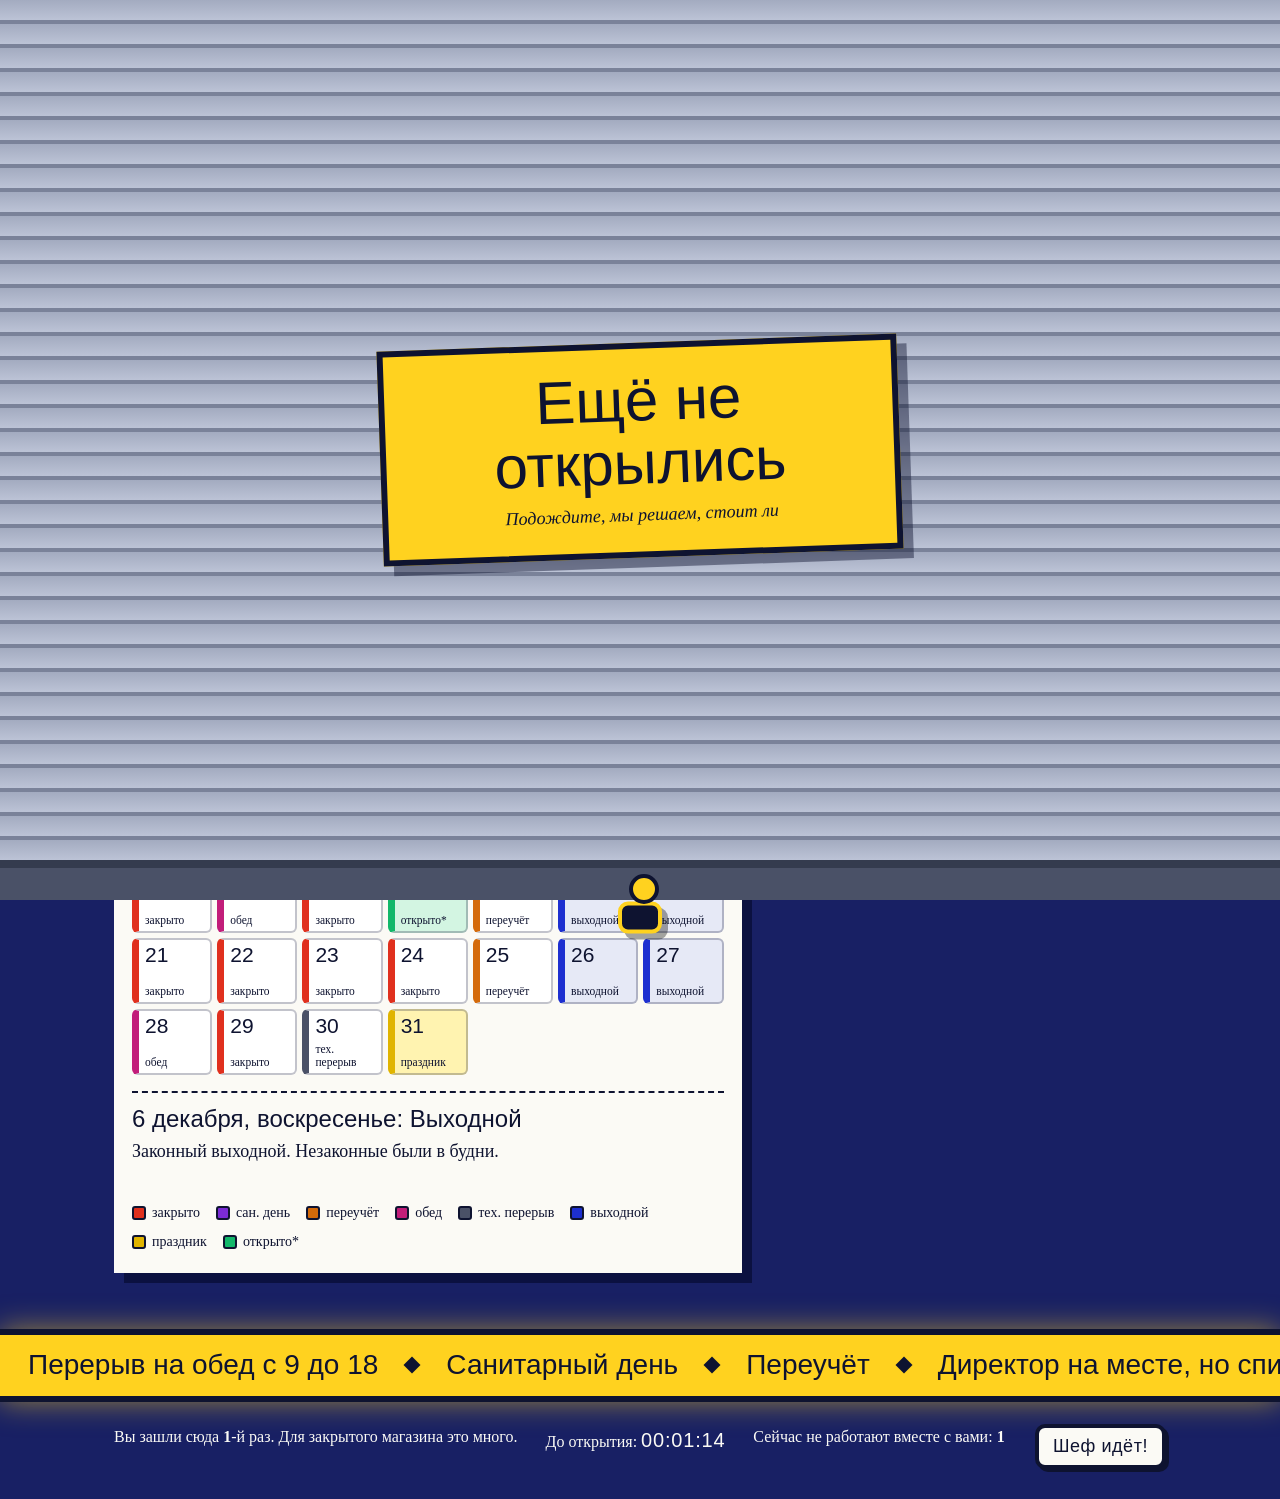
==== commit cd9a84a8: "Add files via upload" ====
--- a/index.html
+++ b/index.html
@@ -375,6 +375,191 @@
   }
   #toast.on { transform: translate(-50%, 0); }
 
+  /* ===== Дверь ===== */
+  .door-grid { display: grid; grid-template-columns: minmax(0, 1fr) minmax(0, 330px); gap: 40px; align-items: start; }
+  .handle-count { font-family: var(--display); font-size: 26px; line-height: 1.2; margin: 0 0 18px; text-shadow: 2px 2px 0 var(--ink); }
+  .door {
+    position: relative; height: 640px; max-width: 580px;
+    background: #9a5530; border: 10px solid var(--ink); border-bottom-width: 0; border-radius: 12px 12px 0 0;
+    box-shadow: 12px 12px 0 var(--wall-d);
+  }
+  .door::before, .door::after {
+    content: ""; position: absolute; left: 30px; right: 30px;
+    border: 6px solid rgba(14, 19, 48, .3); border-radius: 6px; background: rgba(0, 0, 0, .06);
+  }
+  .door::before { top: 70px; height: calc(45% - 70px); }
+  .door::after { top: 52%; bottom: 30px; }
+  .door.rattle { animation: rattle .35s; }
+  @keyframes rattle { 25% { transform: translateX(-4px) rotate(-.4deg); } 50% { transform: translateX(4px) rotate(.3deg); } 75% { transform: translateX(-2px); } }
+  .door-plate {
+    position: absolute; left: 50%; top: 18px; z-index: 1; transform: translateX(-50%);
+    background: var(--chalk); color: var(--ink); border: 3px solid var(--ink); border-radius: 4px;
+    padding: 2px 12px; font-size: 14px; white-space: nowrap; max-width: 90%; overflow: hidden; text-overflow: ellipsis;
+  }
+  .notes { position: absolute; inset: 0; z-index: 2; }
+  .note-s {
+    position: absolute; width: 150px; min-height: 104px; padding: 10px 12px 8px;
+    color: var(--ink); font-family: var(--hand); font-size: 16px; line-height: 1.3;
+    box-shadow: 3px 4px 0 rgba(14, 19, 48, .35);
+    transform: rotate(var(--r)); overflow-wrap: anywhere;
+  }
+  .note-s small { display: block; margin-top: 6px; font-family: var(--text); font-size: 12px; font-style: italic; }
+  .note-s .tear {
+    position: absolute; top: -10px; right: -10px; width: 28px; height: 28px; border-radius: 50%;
+    background: var(--ink); color: var(--chalk); border: 0; font: 700 16px/1 var(--text); cursor: pointer;
+    opacity: 0; transition: opacity .15s;
+  }
+  .note-s:hover .tear, .note-s:focus-within .tear { opacity: 1; }
+  @media (hover: none) { .note-s .tear { opacity: .85; } }
+  .note-s.new { animation: stick .45s cubic-bezier(.2, .9, .3, 1.3); }
+  @keyframes stick { from { transform: rotate(var(--r)) translateY(-40px) scale(1.5); opacity: 0; } }
+  .note-s.off { animation: off .6s cubic-bezier(.5, 0, .9, .5) forwards; pointer-events: none; }
+  @keyframes off { 30% { transform: rotate(calc(var(--r) + 12deg)) translateY(-6px); } to { transform: rotate(calc(var(--r) + 50deg)) translateY(700px); opacity: 0; } }
+  .c0 { background: #fff59a; } .c1 { background: #ffc2d6; } .c2 { background: #b9f0c9; } .c3 { background: #bfe3ff; } .c4 { background: #ffd8a8; }
+  .handle {
+    position: absolute; right: 22px; top: 50%; z-index: 3; width: 96px; height: 24px; padding: 0; cursor: pointer;
+    background: var(--sign); border: 4px solid var(--ink); border-radius: 12px;
+    transform-origin: 14px 50%; transition: transform .18s cubic-bezier(.3, 1.6, .5, 1);
+    box-shadow: 3px 3px 0 rgba(14, 19, 48, .45);
+  }
+  .handle::before { content: ""; position: absolute; left: 2px; top: 50%; width: 18px; height: 18px; margin-top: -9px; border-radius: 50%; background: var(--ink); }
+  .handle.pull { transform: rotate(32deg); }
+  .bell {
+    position: relative; display: grid; place-items: center; width: 116px; height: 116px; border-radius: 50%; cursor: pointer;
+    background: var(--chalk); color: var(--ink); border: 6px solid var(--ink); box-shadow: 0 8px 0 var(--ink);
+    font-family: var(--display); font-size: 20px; letter-spacing: .03em;
+    transition: transform .06s, box-shadow .06s;
+  }
+  .bell span { position: relative; z-index: 1; margin-top: 64px; }
+  .bell::after { content: ""; position: absolute; left: 50%; top: 22px; width: 44px; height: 44px; margin-left: -22px; border-radius: 50%; background: var(--stamp); border: 4px solid var(--ink); }
+  .bell:active { transform: translateY(6px); box-shadow: 0 2px 0 var(--ink); }
+  .bell.ring { animation: ring .5s; }
+  @keyframes ring { 20% { transform: rotate(-9deg); } 40% { transform: rotate(8deg); } 60% { transform: rotate(-5deg); } 80% { transform: rotate(3deg); } }
+  .bubble {
+    position: relative; margin: 26px 0 32px; padding: 12px 16px; min-height: 3.4em;
+    background: var(--chalk); color: var(--ink); border: 4px solid var(--ink); border-radius: 16px;
+    font-family: var(--hand); font-size: 20px; line-height: 1.35;
+  }
+  .bubble::before { content: ""; position: absolute; left: 44px; top: -24px; border: 9px solid transparent; border-bottom: 14px solid var(--ink); }
+  .bubble.pop { animation: pop .3s ease-out; }
+  .note-form { display: flex; flex-direction: column; gap: 10px; padding: 18px; }
+  .note-form h3 { font-size: 26px; }
+  .note-form textarea, .note-form input, .pw-box input, .badge input {
+    font: inherit; font-size: 18px; padding: 8px 12px;
+    background: #fff; color: var(--ink); border: 4px solid var(--ink); border-radius: 10px;
+  }
+  .note-form textarea { min-height: 74px; resize: vertical; }
+  .note-form .btn { align-self: flex-start; }
+  .note-msg { margin: 0; font-size: 15px; font-style: italic; }
+
+  /* Конструктор отмазок */
+  .excuse { margin-top: 64px; max-width: 900px; padding: 22px 24px; }
+  .excuse h3 { font-size: 34px; }
+  .excuse > p { margin: 4px 0 0; }
+  .reels { display: grid; grid-template-columns: repeat(3, minmax(0, 1fr)); gap: 10px; margin: 16px 0; }
+  .reel {
+    display: flex; align-items: center; min-height: 5.6em; padding: 8px 12px;
+    background: #fff; border: 4px solid var(--ink); border-radius: 10px; font-size: 18px; line-height: 1.3;
+  }
+  .reel.spin { filter: blur(1.2px); background: #fff8d6; }
+  .excuse-out { font-size: 22px; font-style: italic; margin: 0 0 16px; min-height: 2.6em; }
+  .excuse .actions { display: flex; gap: 14px; flex-wrap: wrap; }
+
+  /* Комната отдыха: бейдж, рейтинг, игра */
+  .badge { display: inline-flex; flex-direction: column; gap: 4px; margin: -8px 0 32px; font-size: 16px; }
+  .badge input { width: min(320px, 80vw); background: var(--chalk); }
+  .badge small { font-style: italic; }
+  .board { text-align: left; margin-top: 32px; padding: 16px 20px 12px; }
+  .board h3 { font-size: 28px; }
+  .board > p { margin: 2px 0 6px; font-size: 15px; }
+  .board ol { margin: 0; padding: 0 0 0 1.6em; }
+  .board li { padding: 6px 0; border-top: 2px dashed var(--ink); }
+  .board li b { font-family: var(--display); font-weight: 400; font-size: 20px; }
+  .board li.me { background: #fff3b0; }
+  .board li.empty { list-style: none; margin-left: -1.6em; font-style: italic; }
+  .game { margin-top: 56px; }
+  .game-help { margin: -4px 0 14px; max-width: 60ch; }
+  #task { display: block; width: 100%; max-width: 900px; height: auto; aspect-ratio: 16 / 9; background: var(--ink); border: 6px solid var(--chalk); border-radius: 12px; touch-action: none; }
+  .game-bar { display: flex; flex-wrap: wrap; align-items: center; gap: 12px 24px; margin-top: 16px; }
+  .game-bar p { margin: 0; font-style: italic; }
+
+  /* Штат: доска почёта, голоса, пароль */
+  .honor { display: flex; align-items: center; gap: 16px; padding: 16px 18px; border-bottom: 4px solid var(--ink); background: #fff3b0; }
+  .honor p { margin: 0; }
+  .honor b { display: block; font-family: var(--display); font-weight: 400; font-size: 28px; line-height: 1.1; }
+  .medal {
+    flex: none; display: grid; place-items: center; width: 64px; height: 64px; border-radius: 50%;
+    background: var(--sign); color: var(--stamp); border: 5px solid var(--ink); font-size: 34px; line-height: 1;
+    box-shadow: 4px 4px 0 var(--ink);
+  }
+  .honor.pop .medal { animation: medal .6s cubic-bezier(.2, 1.5, .4, 1); }
+  @keyframes medal { from { transform: scale(.3) rotate(-90deg); } }
+  .vote[aria-pressed="true"] { background: var(--sign); }
+  .acts .btn { margin: 0 8px 0 0; }
+  .acts .btn:last-child { margin-right: 0; }
+  .pw-box { display: flex; flex-wrap: wrap; align-items: center; gap: 12px; padding: 18px; border-top: 4px solid var(--ink); background: #ffe1dc; }
+  .pw-box p { flex: 1 1 100%; margin: 0; }
+  .pw-box input { flex: 1 1 200px; }
+  .pw-box .pw-msg { font-weight: 700; min-height: 1.4em; }
+  .panic { margin-left: auto; }
+
+  /* ===== Excel ===== */
+  #excel { position: fixed; inset: 0; z-index: 400; display: flex; flex-direction: column; background: #fff; color: #222; font: 13px/1.35 Calibri, "Segoe UI", Arial, sans-serif; }
+  .xl-top { background: #217346; color: #fff; padding: 7px 14px; }
+  .xl-tabs { display: flex; gap: 20px; padding: 6px 14px 0; background: #f3f3f3; overflow: hidden; white-space: nowrap; }
+  .xl-tabs span { padding-bottom: 5px; }
+  .xl-tabs .on { border-bottom: 3px solid #217346; color: #217346; }
+  .xl-ribbon { display: flex; gap: 10px; height: 70px; padding: 10px 14px; background: #fafafa; border-block: 1px solid #d4d4d4; overflow: hidden; }
+  .xl-ribbon i { flex: none; width: 52px; border: 1px solid #e1e1e1; border-radius: 3px; background: linear-gradient(#fff, #eee); }
+  .xl-ribbon i.w { width: 140px; }
+  .xl-fx { display: flex; gap: 8px; align-items: center; padding: 4px 8px; border-bottom: 1px solid #d4d4d4; }
+  .xl-fx .ref { width: 72px; border: 1px solid #c8c8c8; padding: 1px 6px; }
+  .xl-fx .fx { font-style: italic; color: #777; }
+  .xl-fx .f { flex: 1; border: 1px solid #c8c8c8; padding: 1px 6px; }
+  .xl-grid { flex: 1; overflow: auto; }
+  table.xl { border-collapse: collapse; }
+  .xl th, .xl td { border: 1px solid #e1e1e1; padding: 1px 8px; height: 21px; white-space: nowrap; min-width: 96px; }
+  .xl th { background: #f3f3f3; color: #555; font-weight: 400; text-align: center; position: sticky; top: 0; }
+  .xl th.rn, .xl td.rn { min-width: 36px; background: #f3f3f3; color: #555; text-align: center; position: sticky; left: 0; }
+  .xl td.num { text-align: right; }
+  .xl tr.head td { font-weight: 700; background: #e2efda; }
+  .xl tr.sum td { font-weight: 700; border-top: 2px solid #217346; }
+  .xl td.sel { outline: 2px solid #217346; outline-offset: -2px; }
+  .xl-sheets { display: flex; gap: 2px; padding: 0 10px; background: #f3f3f3; border-top: 1px solid #d4d4d4; }
+  .xl-sheets span { padding: 3px 14px; }
+  .xl-sheets .on { background: #fff; color: #217346; font-weight: 700; border-bottom: 2px solid #217346; }
+  .xl-status { display: flex; justify-content: space-between; gap: 20px; padding: 3px 14px; background: #217346; color: #fff; font-size: 12px; white-space: nowrap; overflow: hidden; }
+
+  /* ===== Ночная смена ===== */
+  body.night { --wall: #182064; --wall-d: #0b1140; }
+  body.night::before { opacity: .5; }
+  body.night .face.front { box-shadow: 0 0 26px 6px rgba(255, 210, 31, .7), 9px 9px 0 var(--wall-d); }
+  body.night .face.front .big { text-shadow: 0 0 12px rgba(255, 210, 31, .95); }
+  body.night .ticker { box-shadow: 0 0 30px rgba(255, 210, 31, .55); }
+  #guard {
+    position: fixed; inset: 0; z-index: 105; pointer-events: none;
+    background: radial-gradient(circle 210px at var(--gx, 50%) var(--gy, 50%), rgba(255, 240, 180, .14) 0, rgba(255, 240, 180, .06) 55%, rgba(4, 6, 26, .58) 100%);
+  }
+  #guardIcon { position: absolute; left: 0; top: 0; font-size: 30px; transform: translate(var(--gx, 50vw), var(--gy, 50vh)) translate(-50%, -50%); }
+
+  /* ===== Кот ===== */
+  #cat { position: fixed; left: 0; bottom: 0; z-index: 115; width: 104px; height: 70px; cursor: pointer; display: none; }
+  #cat.on { display: block; }
+  #cat svg { display: block; width: 100%; height: 100%; }
+  #cat.left svg { transform: scaleX(-1); }
+  #cat .leg { transform-box: fill-box; transform-origin: 50% 0; animation: legs .34s steps(2) infinite; }
+  #cat .leg.l2 { animation-delay: -.17s; }
+  #cat.sit .leg { animation: none; }
+  #cat .tail { transform-box: fill-box; transform-origin: 100% 100%; animation: tail 1.2s ease-in-out infinite alternate; }
+  @keyframes legs { 50% { transform: rotate(16deg); } }
+  @keyframes tail { to { transform: rotate(-14deg); } }
+  #cat .say {
+    position: absolute; bottom: 74px; left: 50%; transform: translateX(-50%); display: none;
+    background: var(--chalk); color: var(--ink); border: 3px solid var(--ink); border-radius: 10px;
+    padding: 2px 10px; font-family: var(--hand); font-size: 16px; white-space: nowrap;
+  }
+  #cat.sit .say { display: block; }
+
   /* ===== Корпоратив ===== */
   body.party { animation: wall 2.4s steps(1) infinite; }
   @keyframes wall {
@@ -394,6 +579,13 @@
     .acts .btn + .btn { margin: 8px 0 0; }
     .complaints li { padding-right: 0; }
     .complaints .stamp { position: relative; right: auto; top: auto; margin: 8px 0 0; display: inline-block; }
+    .door-grid { grid-template-columns: minmax(0, 1fr); gap: 28px; }
+    .door { height: 540px; }
+    .note-s { width: 124px; min-height: 90px; font-size: 14px; padding: 8px 9px 6px; }
+    .reels { grid-template-columns: minmax(0, 1fr); }
+    .reel { min-height: 3.4em; }
+    .acts .btn { margin: 0 0 8px; }
+    .panic { margin-left: 0; }
   }
   @media (max-width: 520px) {
     .day { min-height: 46px; padding: 3px 4px; border-left-width: 5px; }
@@ -421,6 +613,7 @@
   <button class="brand" id="brand" type="button">Не работаем</button>
   <nav aria-label="Разделы">
     <a href="#home" data-page="home">Главная</a>
+    <a href="#door" data-page="door">Дверь</a>
     <a href="#reasons" data-page="reasons">Причины</a>
     <a href="#play" data-page="play">Развлечения</a>
     <a href="#staff" data-page="staff">Штат</a>
@@ -468,6 +661,31 @@
     </div>
   </section>
 
+  <section class="page" id="door" aria-labelledby="h-door">
+    <h2 class="title" id="h-door">Дверь</h2>
+    <div class="door-grid">
+      <div class="door-wrap">
+        <p class="handle-count" id="handleCount" aria-live="polite">Считаем, сколько раз дёрнули ручку…</p>
+        <div class="door" id="doorEl">
+          <span class="door-plate">Служебный вход. Не входить. Не выходить.</span>
+          <div class="notes" id="notes"></div>
+          <button class="handle" id="handle" type="button" aria-label="Дёрнуть ручку"></button>
+        </div>
+      </div>
+      <div class="door-side">
+        <button class="bell" id="bell" type="button"><span>Звонок</span></button>
+        <p class="bubble" id="bubble" aria-live="polite">Позвоните. Вдруг кто-то есть.</p>
+        <form class="note-form paper" id="noteForm">
+          <h3>Оставить записку</h3>
+          <textarea id="noteText" maxlength="80" placeholder="Был тут, вас не было" aria-label="Текст записки"></textarea>
+          <input id="noteBy" type="text" maxlength="24" placeholder="Подпись" aria-label="Подпись" autocomplete="nickname">
+          <button class="btn" type="submit">Приклеить записку</button>
+          <p class="note-msg" id="noteMsg" aria-live="polite">Записки видят все. Любую можно оторвать.</p>
+        </form>
+      </div>
+    </div>
+  </section>
+
   <section class="page" id="reasons" aria-labelledby="h-reasons">
     <h2 class="title" id="h-reasons">Почему закрыто</h2>
     <div class="stage">
@@ -485,6 +703,20 @@
         <p class="sign-off">Администрация</p>
       </div>
     </div>
+    <div class="excuse paper">
+      <h3>Конструктор отмазок</h3>
+      <p>Для преподавателя, начальника и мамы. Каждая собирается из трёх частей.</p>
+      <div class="reels">
+        <div class="reel" aria-hidden="true"></div>
+        <div class="reel" aria-hidden="true"></div>
+        <div class="reel" aria-hidden="true"></div>
+      </div>
+      <p class="excuse-out" id="exOut" aria-live="polite"></p>
+      <div class="actions">
+        <button class="btn" id="exSpin" type="button">Крутить</button>
+        <button class="btn alt" id="exCopy" type="button">Скопировать отмазку</button>
+      </div>
+    </div>
     <div class="book paper">
       <h3>Жалобная книга</h3>
       <p>Каждая жалоба рассматривается немедленно и уходит лично директору.</p>
@@ -498,6 +730,10 @@
 
   <section class="page" id="play" aria-labelledby="h-play">
     <h2 class="title" id="h-play">Комната отдыха</h2>
+    <label class="badge">Имя на бейдже
+      <input id="nick" type="text" maxlength="24" placeholder="Аноним" autocomplete="nickname">
+      <small>Нужно для рекорда дня и рейтинга лентяев.</small>
+    </label>
     <div class="rest">
       <div class="lazy-wrap">
         <button class="lazy" id="lazy" type="button">Лениться</button>
@@ -507,6 +743,11 @@
           <h3>Чек на удобства</h3>
           <ul id="shop"></ul>
         </div>
+        <div class="board paper">
+          <h3>Рейтинг лентяев</h3>
+          <p>Минуты отдыха за всё время. Чтобы попасть сюда, впишите имя на бейдже.</p>
+          <ol id="lazyBoard"><li class="empty">Загружаем…</li></ol>
+        </div>
       </div>
       <div class="side">
         <div>
@@ -514,12 +755,7 @@
           <button class="react" id="react" type="button">
             Нажмите, чтобы начать<small>Когда экран станет зелёным, жмите как можно быстрее.</small>
           </button>
-          <div class="daybest">
-            <p class="daybest-line" id="dayBest" aria-live="polite">Рекорд дня: загружаем…</p>
-            <label class="nick">Ваше имя для рекорда
-              <input id="nick" type="text" maxlength="24" placeholder="Аноним" autocomplete="nickname">
-            </label>
-          </div>
+          <p class="daybest-line" id="dayBest" aria-live="polite">Рекорд дня: загружаем…</p>
         </div>
         <div>
           <h3 class="play-h">Кнопка «Работать»</h3>
@@ -530,11 +766,24 @@
         </div>
       </div>
     </div>
+    <div class="game">
+      <h3 class="play-h">Уклонись от задачи</h3>
+      <p class="game-help">Задачи падают сверху. Двигайте диван мышью, пальцем или стрелками и не дайте себя загрузить.</p>
+      <canvas id="task" width="800" height="450" aria-label="Игра «Уклонись от задачи»"></canvas>
+      <div class="game-bar">
+        <button class="btn" id="taskStart" type="button">Начать уклоняться</button>
+        <p id="taskInfo" aria-live="polite">Ваш рекорд: 0 с.</p>
+      </div>
+    </div>
   </section>
 
   <section class="page" id="staff" aria-labelledby="h-staff">
     <h2 class="title" id="h-staff">Штатное расписание</h2>
     <div class="paper">
+      <div class="honor" id="honor">
+        <span class="medal" aria-hidden="true">★</span>
+        <p><b id="honorName">Сотрудник месяца пока не выбран</b><span id="honorNote">Голосуйте звёздочкой у любого сотрудника.</span></p>
+      </div>
       <table class="roster">
         <thead><tr><th scope="col">Сотрудник</th><th scope="col">Должность</th><th scope="col">Кадровые решения</th></tr></thead>
         <tbody id="rosterBody"></tbody>
@@ -544,6 +793,20 @@
         <button class="btn" id="hireBtn" type="submit">Принять на работу</button>
       </form>
       <p class="hire-msg" id="hireMsg" aria-live="polite"></p>
+      <form class="pw-box" id="fireBox" hidden>
+        <p id="fireWho">Нужен пароль директора.</p>
+        <input id="firePw" type="password" maxlength="40" placeholder="Пароль директора" aria-label="Пароль директора" autocomplete="current-password">
+        <button class="btn danger" type="submit">Уволить</button>
+        <button class="btn alt" id="fireCancel" type="button">Передумал</button>
+        <p class="pw-msg" id="fireMsg" aria-live="polite"></p>
+      </form>
+      <form class="pw-box" id="bossBox" hidden>
+        <p>Никитка, задайте пароль директора. Без него никто не сможет увольнять сотрудников. 4–40 символов: латинские буквы, цифры, «_» или «-».</p>
+        <input id="bossPw1" type="password" maxlength="40" placeholder="Новый пароль" aria-label="Новый пароль директора" autocomplete="new-password">
+        <input id="bossPw2" type="password" maxlength="40" placeholder="Ещё раз" aria-label="Повторите пароль" autocomplete="new-password">
+        <button class="btn" type="submit">Сохранить пароль</button>
+        <p class="pw-msg" id="bossMsg" aria-live="polite"></p>
+      </form>
       <p class="roster-note" id="staffNote"></p>
     </div>
   </section>
@@ -559,7 +822,37 @@
 <footer>
   <span>Вы зашли сюда <b id="visits">1</b>-й раз. Для закрытого магазина это много.</span>
   <span>До открытия: <b id="cd">00:00:00</b></span>
+  <span>Сейчас не работают вместе с вами: <b id="online">1</b></span>
+  <button class="btn small alt panic" id="panic" type="button" title="Мгновенно спрятать сайт. Вернуться: Esc">Шеф идёт!</button>
 </footer>
+
+<div id="guard" aria-hidden="true" hidden><span id="guardIcon">🔦</span></div>
+
+<div id="cat" aria-label="Кот" role="button" tabindex="-1">
+  <span class="say" id="catSay">Мяу</span>
+  <svg viewBox="0 0 120 80" aria-hidden="true">
+    <path class="tail" d="M18 46 C4 40 2 22 12 14" fill="none" stroke="#0e1330" stroke-width="7" stroke-linecap="round"/>
+    <ellipse cx="50" cy="50" rx="34" ry="17" fill="#0e1330"/>
+    <rect class="leg l1" x="26" y="58" width="8" height="18" rx="3" fill="#0e1330"/>
+    <rect class="leg l2" x="38" y="58" width="8" height="18" rx="3" fill="#0e1330"/>
+    <rect class="leg l1" x="62" y="58" width="8" height="18" rx="3" fill="#0e1330"/>
+    <rect class="leg l2" x="72" y="58" width="8" height="18" rx="3" fill="#0e1330"/>
+    <circle cx="90" cy="36" r="17" fill="#0e1330"/>
+    <path d="M78 26 L80 8 L92 22 Z M94 22 L104 8 L104 28 Z" fill="#0e1330"/>
+    <circle cx="96" cy="34" r="3.2" fill="#ffd21f"/>
+    <circle cx="86" cy="34" r="3.2" fill="#ffd21f"/>
+  </svg>
+</div>
+
+<div id="excel" hidden>
+  <div class="xl-top">Квартальный_отчёт_Q4_финал_v7.xlsx — Excel</div>
+  <div class="xl-tabs"><span>Файл</span><span class="on">Главная</span><span>Вставка</span><span>Разметка страницы</span><span>Формулы</span><span>Данные</span><span>Рецензирование</span><span>Вид</span></div>
+  <div class="xl-ribbon"><i></i><i></i><i></i><i class="w"></i><i></i><i class="w"></i><i></i><i></i></div>
+  <div class="xl-fx"><span class="ref">H41</span><span class="fx">fx</span><span class="f">=СУММ(H3:H40)</span></div>
+  <div class="xl-grid"><table class="xl" id="xlTable"></table></div>
+  <div class="xl-sheets"><span class="on">Отчёт</span><span>Свод</span><span>Лист3</span><span>Не открывать</span></div>
+  <div class="xl-status"><span>Готово</span><span>Среднее: 412 837,50   Количество: 288   Сумма: 118 897 200,00   100%</span></div>
+</div>
 
 <canvas id="fx" aria-hidden="true"></canvas>
 <div id="toast" role="status" aria-live="polite"></div>
@@ -615,7 +908,7 @@
   ];
   /* ====================================== */
 
-  var PAGES = { home: "Главная", reasons: "Причины", play: "Развлечения", staff: "Штат" };
+  var PAGES = { home: "Главная", door: "Дверь", reasons: "Причины", play: "Развлечения", staff: "Штат" };
   var SUBS = ["Секунду, поднимаем рольставню", "Ключи у Людмилы, а Людмила на обеде", "Сейчас откроем, нет, показалось", "Не отходите, мы быстро (нет)", "Рольставню заело, пинаем"];
   var OPENING = ["Открываем, не толкайтесь", "Поднимаем, держитесь", "Тянем вдвоём", "Скрипит, но едет"];
 
@@ -631,14 +924,27 @@
   /* ===== База ===== */
   DB_URL = String(DB_URL || "").replace(/\/+$/, "");
   var shared = /^https:\/\//.test(DB_URL);
-  function req(method, path, body) {
+  function req(method, path, body, qs) {
     var opt = { method: method };
     if (body !== undefined) { opt.headers = { "Content-Type": "application/json" }; opt.body = JSON.stringify(body); }
-    return fetch(DB_URL + path + ".json", opt).then(function (r) {
+    return fetch(DB_URL + path + ".json" + (qs ? "?" + qs : ""), opt).then(function (r) {
       if (!r.ok) throw new Error("HTTP " + r.status);
       return r.json();
     });
   }
+  function rid() {
+    var s = "", a = "abcdefghijklmnopqrstuvwxyz0123456789";
+    for (var i = 0; i < 12; i++) s += a[Math.floor(Math.random() * a.length)];
+    return s;
+  }
+  var uid = store.get("uid", "");
+  if (!/^[a-z0-9]{8,20}$/.test(uid)) { uid = rid(); store.set("uid", uid); }
+  var sid = rid();
+  function getNick() { return String(store.get("nick", "") || "").replace(/\s+/g, " ").trim().slice(0, 24); }
+  function plural(n, a, b, c) { var m = Math.abs(n) % 100, k = m % 10; return m > 10 && m < 20 ? c : k === 1 ? a : k > 1 && k < 5 ? b : c; }
+  function monthKey() { return todayKey().slice(0, 7); }
+  var qsp = new URLSearchParams(location.search);
+  var wantBoss = qsp.has("boss");
   function el(tag, cls, text) {
     var e = document.createElement(tag);
     if (cls) e.className = cls;
@@ -719,7 +1025,8 @@
     home: function () { if (!fallen) replay($("#swing"), "enter", ["kick"]); },
     reasons: function () { replay($("#sheet"), "pin", ["tear"]); },
     staff: function () { refreshStaff(); },
-    play: function () { loadDayRec(); }
+    play: function () { loadDayRec(); loadBoard(); },
+    door: function () { loadNotes(); loadHandle(); }
   };
   function show(page, skipEnter) {
     $$(".page").forEach(function (p) { p.classList.toggle("on", p.id === page); });
@@ -1074,7 +1381,7 @@
   }
   renderLazy();
   $("#lazy").addEventListener("click", function () {
-    var inc = perClick(); S.n += inc; renderLazy();
+    var inc = perClick(); S.n += inc; S.total = (S.total || 0) + inc; renderLazy();
     var r = this.getBoundingClientRect();
     var f = el("span", "float", "+" + inc);
     f.style.left = (r.left + r.width / 2 + (Math.random() - .5) * 120) + "px";
@@ -1082,7 +1389,8 @@
     f.addEventListener("animationend", function () { f.remove(); });
     document.body.appendChild(f);
   });
-  setInterval(function () { var s = perSec(); if (s) S.n += s; renderLazy(); store.set("lazy", S); }, 1000);
+  if (typeof S.total !== "number") S.total = S.n;
+  setInterval(function () { var s = perSec(); if (s) { S.n += s; S.total += s; } renderLazy(); store.set("lazy", S); }, 1000);
 
   /* ===== Проверка бодрости ===== */
   var react = $("#react"), rState = "idle", rT0 = 0, rTimer = 0, best = store.get("best", 0);
@@ -1114,7 +1422,11 @@
   /* ===== Рекорд дня (общий) ===== */
   var dayBestEl = $("#dayBest"), nickEl = $("#nick"), dayRec = null;
   nickEl.value = store.get("nick", "");
-  nickEl.addEventListener("change", function () { store.set("nick", nickEl.value.replace(/\s+/g, " ").trim().slice(0, 24)); });
+  nickEl.addEventListener("change", function () {
+    store.set("nick", nickEl.value.replace(/\s+/g, " ").trim().slice(0, 24));
+    if ($("#noteBy") && !$("#noteBy").value) $("#noteBy").value = getNick();
+    syncLazy().then(loadBoard);
+  });
   function todayKey() {
     try { return new Intl.DateTimeFormat("en-CA", { timeZone: "Asia/Novosibirsk", year: "numeric", month: "2-digit", day: "2-digit" }).format(new Date()); }
     catch (e) { var d = new Date(); return d.getFullYear() + "-" + pad(d.getMonth() + 1) + "-" + pad(d.getDate()); }
@@ -1246,7 +1558,95 @@
       var tr = el("tr", "empty"), td = el("td", null, "Больше в штате никого. Наймите кого-нибудь, директору скучно.");
       td.colSpan = 3; tr.appendChild(td); rosterBody.appendChild(tr);
     }
-  }
+    paintVotes(false);
+  }
+
+  /* Голосование: сотрудник месяца */
+  var votes = {}, voteBtns = [], lastLeader = null;
+  function candName(cid) { return cid === "boss" ? DIRECTOR.name : staff[cid] && validEntry(staff[cid]) ? staff[cid].name : null; }
+  function tally() {
+    var t = {};
+    Object.keys(votes).forEach(function (k) { var c = votes[k]; if (typeof c === "string" && candName(c)) t[c] = (t[c] || 0) + 1; });
+    return t;
+  }
+  function paintVotes(animate) {
+    var t = tally();
+    voteBtns = voteBtns.filter(function (v) { return v.btn.isConnected; });
+    voteBtns.forEach(function (v) {
+      v.btn.textContent = "★ " + (t[v.cid] || 0);
+      v.btn.setAttribute("aria-pressed", votes[uid] === v.cid ? "true" : "false");
+      v.btn.setAttribute("aria-label", "Голосовать за сотрудника месяца, сейчас голосов: " + (t[v.cid] || 0));
+    });
+    var leader = null, max = 0;
+    Object.keys(t).forEach(function (c) { if (t[c] > max) { max = t[c]; leader = c; } });
+    var month = MONTHS[+monthKey().slice(5) - 1].toLowerCase();
+    if (!leader) {
+      $("#honorName").textContent = "Сотрудник месяца пока не выбран";
+      $("#honorNote").textContent = "Голосуйте звёздочкой у любого сотрудника. Один голос в месяц, передумать можно.";
+    } else {
+      $("#honorName").textContent = "Сотрудник месяца: " + candName(leader);
+      $("#honorNote").textContent = "За " + month + " у него " + max + " " + plural(max, "голос", "голоса", "голосов") + ". Премия: 0 ₽ и уважение.";
+      if (animate || (lastLeader && lastLeader !== leader)) replay($("#honor"), "pop");
+    }
+    lastLeader = leader;
+  }
+  function voteFor(cid) {
+    if (!shared) { toast("Голосование работает только с общей базой."); return; }
+    var mine = votes[uid] === cid, prev = votes[uid];
+    if (mine) delete votes[uid]; else votes[uid] = cid;
+    paintVotes(!mine);
+    var path = "/votes/" + monthKey() + "/" + uid;
+    (mine ? req("DELETE", path) : req("PUT", path, cid)).then(function () {
+      toast(mine ? "Голос отозван." : "Голос за " + candName(cid) + " учтён.");
+    }, function () {
+      if (prev) votes[uid] = prev; else delete votes[uid];
+      paintVotes(false);
+      toast("Голос не сохранился: нет связи.");
+    });
+  }
+
+  /* Пароль директора для увольнений */
+  var pwSet = false, fireTarget = null;
+  var fireBox = $("#fireBox"), firePw = $("#firePw"), fireMsg = $("#fireMsg");
+  var PW_RE = /^[A-Za-z0-9_-]{4,40}$/;
+  function askFire(name, go, wrong) {
+    fireTarget = go;
+    $("#fireWho").textContent = "Увольнение сотрудника " + name + ". Подтвердите паролем директора.";
+    fireMsg.textContent = wrong ? "Неверный пароль. Увольнять может только директор." : "";
+    $("#bossBox").hidden = true;
+    fireBox.hidden = false;
+    firePw.value = "";
+    firePw.focus();
+  }
+  fireBox.addEventListener("submit", function (e) {
+    e.preventDefault();
+    var pw = firePw.value.trim();
+    if (!PW_RE.test(pw)) { fireMsg.textContent = "Пароль: 4–40 латинских букв, цифр, «_» или «-»."; return; }
+    fireBox.hidden = true;
+    if (fireTarget) fireTarget(pw);
+  });
+  $("#fireCancel").addEventListener("click", function () { fireBox.hidden = true; fireTarget = null; });
+  function doFire(id, pw) {
+    if (!shared) return api.remove(id);
+    var body = {};
+    body["staff/" + id] = null;
+    body["fire/" + id] = pw;
+    return req("PATCH", "", body);
+  }
+  var bossBox = $("#bossBox"), bossMsg = $("#bossMsg");
+  bossBox.addEventListener("submit", function (e) {
+    e.preventDefault();
+    var a = $("#bossPw1").value.trim(), b = $("#bossPw2").value.trim();
+    if (!PW_RE.test(a)) { bossMsg.textContent = "Пароль: 4–40 латинских букв, цифр, «_» или «-»."; return; }
+    if (a !== b) { bossMsg.textContent = "Пароли не совпадают."; return; }
+    var body = { pwSet: true };
+    body["pw/" + a] = true;
+    req("PATCH", "", body).then(function () {
+      pwSet = true; store.set("bosspw", a);
+      bossBox.hidden = true;
+      toast("Пароль директора сохранён. Теперь увольнять можете только вы.");
+    }, function () { bossMsg.textContent = "Не получилось: пароль, похоже, уже задан. Сменить его можно в консоли Firebase."; });
+  });
   function row(id, p, boss) {
     var tr = el("tr", boss ? "boss" : null);
     var who = el("td", "who"), st = el("span", "stamp");
@@ -1255,10 +1655,14 @@
     who.appendChild(st);
     var role = el("td", null, p.role);
     var acts = el("td", "acts");
+    var vote = el("button", "btn small alt vote", "★ 0");
     var up = el("button", "btn small alt", "Повысить"), out = el("button", "btn small danger", "Уволить");
-    up.type = out.type = "button";
-    acts.appendChild(up); acts.appendChild(out);
+    vote.type = up.type = out.type = "button";
+    acts.appendChild(vote); acts.appendChild(up); acts.appendChild(out);
     tr.appendChild(who); tr.appendChild(role); tr.appendChild(acts);
+    var cid = boss ? "boss" : id;
+    voteBtns.push({ btn: vote, cid: cid });
+    vote.addEventListener("click", function () { voteFor(cid); });
 
     up.addEventListener("click", function () {
       if (boss) { toast(pick(["Выше уже некуда.", "Директора повышают только до директора.", "Повышение отклонено: и так начальник."])); return; }
@@ -1278,29 +1682,45 @@
           "Директор неприкосновенен. Вы, кстати, уволены. Шутка."]));
         return;
       }
-      up.disabled = out.disabled = true;
-      stampIt(st, "Уволен");
-      tr.classList.add("leaving");
-      pending++;
-      wait(1250, function () {
-        api.remove(id).then(function () {
-          delete staff[id];
-          renderStaff();
+      if (shared && !pwSet) { toast("Директор ещё не задал пароль, поэтому увольнения заморожены."); return; }
+      function proceed(pw) {
+        up.disabled = out.disabled = vote.disabled = true;
+        pending++;
+        doFire(id, pw).then(function () {
+          if (pw) store.set("bosspw", pw);
+          stampIt(st, "Уволен");
+          tr.classList.add("leaving");
+          wait(1250, function () { delete staff[id]; renderStaff(); });
         }, function () {
-          tr.classList.remove("leaving");
-          st.className = "stamp";
-          up.disabled = out.disabled = false;
-          toast("Уволить не получилось: нет связи с базой.");
+          up.disabled = out.disabled = vote.disabled = false;
+          if (shared) { store.set("bosspw", ""); askFire(p.name, proceed, true); }
+          else toast("Уволить не получилось.");
         }).then(function () { pending--; });
-      });
+      }
+      var saved = store.get("bosspw", "");
+      if (!shared) proceed("");
+      else if (saved && PW_RE.test(saved)) proceed(saved);
+      else askFire(p.name, proceed, false);
     });
     return tr;
   }
   function refreshStaff() {
     if (pending) return;
-    api.list().then(function (o) {
+    var extra = shared ? Promise.all([
+      req("GET", "/pwSet").catch(function () { return pwSet; }),
+      req("GET", "/votes/" + monthKey()).catch(function () { return null; })
+    ]) : Promise.resolve([false, null]);
+    Promise.all([api.list(), extra]).then(function (res) {
       if (pending) return;
-      staff = o; renderStaff(); setNote("ok");
+      staff = res[0];
+      pwSet = res[1][0] === true;
+      votes = res[1][1] && typeof res[1][1] === "object" ? res[1][1] : {};
+      renderStaff(); setNote("ok");
+      if (wantBoss) {
+        wantBoss = false;
+        if (!pwSet) { bossBox.hidden = false; $("#bossPw1").focus(); }
+        else toast("Пароль директора уже задан. Сменить его можно в консоли Firebase.");
+      }
     }, function () { setNote("error"); });
   }
   $("#hire").addEventListener("submit", function (e) {
@@ -1392,9 +1812,432 @@
   var v = store.get("visits", 0) + 1; store.set("visits", v);
   $("#visits").textContent = v;
 
+  /* ===== Дверь: ручка ===== */
+  var doorEl = $("#doorEl"), handleBtn = $("#handle"), handleCount = $("#handleCount"), bubble = $("#bubble");
+  var handleN = 0, myPulls = 0;
+  function showHandle() {
+    handleCount.textContent = "Ручку сегодня дёрнули " + fmt(handleN) + " " + plural(handleN, "раз", "раза", "раз") + ". Дверь не открылась ни разу.";
+  }
+  function loadHandle() {
+    if (!shared) { showHandle(); return; }
+    req("GET", "/handle/" + todayKey()).then(function (n) { if (typeof n === "number") handleN = n; showHandle(); }, function () {});
+  }
+  function say(text) { bubble.textContent = text; replay(bubble, "pop"); }
+  handleBtn.addEventListener("click", function () {
+    handleBtn.classList.add("pull");
+    replay(doorEl, "rattle");
+    setTimeout(function () { handleBtn.classList.remove("pull"); }, 220);
+    myPulls++;
+    handleN++; showHandle();
+    if (myPulls === 5) say("Да закрыто же!");
+    else if (myPulls === 15) say("Вы дёргаете ручку уже 15 раз. Это почти работа.");
+    else if (myPulls === 40) say("Ручка подала жалобу в профсоюз.");
+    if (shared) req("PUT", "/handle/" + todayKey(), { ".sv": { "increment": 1 } }).then(function (n) {
+      if (typeof n === "number" && n > handleN) { handleN = n; showHandle(); }
+    }, function () {});
+  });
+
+  /* ===== Дверь: звонок ===== */
+  var actx = null, rings = [], bellMuted = false;
+  var ANSWERS = [
+    "Никого нет.", "Мы закрыты.", "Кто там? А, не важно, всё равно закрыто.",
+    "Директор спит, перезвоните никогда.", "Тут никого нет. И нас тоже нет.",
+    "Курьер? Оставьте у двери. Нет, не открою.", "Звонок принят. Ответ: нет.",
+    "Обед. До понедельника.", "Если вы с работой, то вы ошиблись дверью."
+  ];
+  function ding() {
+    try {
+      actx = actx || new (window.AudioContext || window.webkitAudioContext)();
+      if (actx.state === "suspended") actx.resume();
+      var t = actx.currentTime;
+      [[659.25, 0], [523.25, .4]].forEach(function (p) {
+        var o = actx.createOscillator(), g = actx.createGain();
+        o.type = "sine"; o.frequency.value = p[0];
+        g.gain.setValueAtTime(.0001, t + p[1]);
+        g.gain.exponentialRampToValueAtTime(.3, t + p[1] + .02);
+        g.gain.exponentialRampToValueAtTime(.0001, t + p[1] + 1.2);
+        o.connect(g); g.connect(actx.destination);
+        o.start(t + p[1]); o.stop(t + p[1] + 1.3);
+      });
+    } catch (e) {}
+  }
+  $("#bell").addEventListener("click", function () {
+    if (bellMuted) { say("Звонок отключён за чрезмерный энтузиазм. Подождите."); return; }
+    var now = Date.now();
+    rings = rings.filter(function (t) { return now - t < 6000; }); rings.push(now);
+    replay(this, "ring");
+    ding();
+    if (rings.length >= 6) {
+      bellMuted = true;
+      say("Звонок отключён за чрезмерный энтузиазм. Включим через 15 секунд.");
+      setTimeout(function () { bellMuted = false; rings = []; }, 15000);
+      return;
+    }
+    say("…");
+    setTimeout(function () { say(pick(ANSWERS)); }, 900);
+  });
+
+  /* ===== Дверь: записки ===== */
+  var notesEl = $("#notes"), notes = {}, noteMsg = $("#noteMsg"), noteBy = $("#noteBy");
+  noteBy.value = getNick();
+  function notePos(id) {
+    var h = hash(id);
+    return { x: 3 + (h % 62), y: 7 + ((h >>> 8) % 70), r: ((h >>> 16) % 17) - 8 };
+  }
+  function renderNotes(freshId) {
+    notesEl.textContent = "";
+    var ids = Object.keys(notes).filter(function (k) {
+      var n = notes[k]; return n && typeof n.text === "string" && typeof n.by === "string";
+    }).sort(function (a, b) { return (notes[a].t || 0) - (notes[b].t || 0); }).slice(-30);
+    ids.forEach(function (id) {
+      var n = notes[id], pos = notePos(id);
+      var d = el("div", "note-s c" + ((+n.c || 0) % 5) + (id === freshId ? " new" : ""));
+      d.style.left = pos.x + "%"; d.style.top = pos.y + "%";
+      d.style.setProperty("--r", pos.r + "deg");
+      d.appendChild(el("span", null, n.text));
+      d.appendChild(el("small", null, "— " + n.by));
+      var x = el("button", "tear", "×");
+      x.type = "button"; x.setAttribute("aria-label", "Оторвать записку от " + n.by);
+      x.addEventListener("click", function () { tearNote(id, d); });
+      d.appendChild(x);
+      notesEl.appendChild(d);
+    });
+  }
+  function tearNote(id, d) {
+    d.classList.add("off");
+    var done = function () { delete notes[id]; renderNotes(); };
+    (shared ? req("DELETE", "/notes/" + id) : Promise.resolve()).then(function () {
+      setTimeout(done, reduce ? 0 : 600);
+    }, function () { d.classList.remove("off"); toast("Записка приклеена намертво: нет связи."); });
+  }
+  function loadNotes() {
+    if (!shared) { renderNotes(); return; }
+    req("GET", "/notes", undefined, 'orderBy="t"&limitToLast=30').then(function (o) {
+      notes = o && typeof o === "object" ? o : {};
+      renderNotes();
+    }, function () { noteMsg.textContent = "Записки не загрузились. Проверьте интернет."; });
+  }
+  $("#noteForm").addEventListener("submit", function (e) {
+    e.preventDefault();
+    var ta = $("#noteText"), text = ta.value.replace(/\s+/g, " ").trim().slice(0, 80);
+    var by = noteBy.value.replace(/\s+/g, " ").trim().slice(0, 24) || "Аноним";
+    if (!text) { ta.focus(); return; }
+    if (by !== "Аноним") { store.set("nick", by); nickEl.value = by; }
+    var n = { text: text, by: by, c: Math.floor(Math.random() * 5) }, btn = this.querySelector("button");
+    btn.disabled = true;
+    var p = shared ? req("POST", "/notes", { text: n.text, by: n.by, c: n.c, t: { ".sv": "timestamp" } }).then(function (r) { return r.name; })
+      : Promise.resolve("l" + Date.now());
+    p.then(function (id) {
+      n.t = Date.now(); notes[id] = n;
+      renderNotes(id);
+      ta.value = "";
+      noteMsg.textContent = "Приклеено. Теперь её видят все.";
+    }, function () { noteMsg.textContent = "Не приклеилось: нет связи. Попробуйте ещё раз."; })
+      .then(function () { btn.disabled = false; });
+  });
+  setInterval(function () { if (current === "door" && !document.hidden) { loadNotes(); loadHandle(); } }, 20000);
+
+  /* ===== Конструктор отмазок ===== */
+  var EX = [
+    ["Я бы всё сделал, но", "Честно, я уже начал, но", "Всё было почти готово, но", "Я открыл ноутбук ровно в тот момент, когда",
+      "Я сел работать, однако", "Обстоятельства сложились так, что", "Не поверите, но", "Я был в шаге от успеха, когда"],
+    ["кот лёг на клавиатуру", "у соседа начался ремонт", "интернет ушёл в отпуск", "ноутбук решил обновиться",
+      "приехала бабушка с пирожками", "Луна вошла в Скорпиона", "флешку съела собака", "в общаге отключили свет",
+      "будильник объявил забастовку", "автобус уехал без меня", "Windows попросила перезагрузку", "голуби украли зарядку"],
+    ["и теперь всё придётся начинать заново.", "поэтому сдам в понедельник.", "так что это форс-мажор.",
+      "и я морально не готов продолжать.", "и файл исчез при загадочных обстоятельствах.", "поэтому прошу ещё неделю.",
+      "и это точно не моя вина.", "так что давайте сделаем вид, что срока не было."]
+  ];
+  var reels = $$(".reel"), exOut = $("#exOut"), exIdx = [0, 0, 0], exSpinning = false;
+  function exText() { return EX[0][exIdx[0]] + " " + EX[1][exIdx[1]] + ", " + EX[2][exIdx[2]]; }
+  function exPaint() {
+    reels.forEach(function (r, i) { r.textContent = EX[i][exIdx[i]]; });
+    exOut.textContent = exText();
+  }
+  exIdx = exIdx.map(function (_, i) { return Math.floor(Math.random() * EX[i].length); });
+  exPaint();
+  $("#exSpin").addEventListener("click", function () {
+    if (exSpinning) return;
+    var final = exIdx.map(function (v, i) {
+      var n; do { n = Math.floor(Math.random() * EX[i].length); } while (n === v && EX[i].length > 1);
+      return n;
+    });
+    if (reduce) { exIdx = final; exPaint(); return; }
+    exSpinning = true;
+    exOut.textContent = "Подбираем отмазку…";
+    var stopped = 0;
+    reels.forEach(function (r, i) {
+      r.classList.add("spin");
+      var iv = setInterval(function () { r.textContent = pick(EX[i]); }, 70);
+      setTimeout(function () {
+        clearInterval(iv);
+        exIdx[i] = final[i];
+        r.textContent = EX[i][final[i]];
+        r.classList.remove("spin");
+        if (++stopped === 3) { exOut.textContent = exText(); exSpinning = false; }
+      }, 600 + i * 380);
+    });
+  });
+  $("#exCopy").addEventListener("click", function () {
+    var btn = this;
+    try {
+      navigator.clipboard.writeText(exText()).then(function () { flash(btn, "Скопировано"); }, function () { flash(btn, "Не вышло, выделите вручную", 2200); });
+    } catch (e) { flash(btn, "Не вышло, выделите вручную", 2200); }
+  });
+
+  /* ===== Рейтинг лентяев ===== */
+  var boardEl = $("#lazyBoard");
+  function syncLazy() {
+    var name = getNick();
+    if (!shared || !name || S.total < 1) return Promise.resolve();
+    return req("PUT", "/lazy/" + uid, { name: name, n: Math.floor(S.total) }).catch(function () {});
+  }
+  function loadBoard() {
+    if (!shared) { boardEl.innerHTML = ""; boardEl.appendChild(el("li", "empty", "Рейтинг работает только с общей базой.")); return Promise.resolve(); }
+    return req("GET", "/lazy", undefined, 'orderBy="n"&limitToLast=10').then(function (o) {
+      o = o && typeof o === "object" ? o : {};
+      var ids = Object.keys(o).filter(function (k) { return o[k] && typeof o[k].name === "string" && typeof o[k].n === "number"; })
+        .sort(function (a, b) { return o[b].n - o[a].n; });
+      boardEl.textContent = "";
+      if (!ids.length) { boardEl.appendChild(el("li", "empty", "Пока никто не ленится официально. Будьте первым.")); return; }
+      ids.forEach(function (k) {
+        var li = el("li", k === uid ? "me" : null);
+        li.appendChild(el("b", null, o[k].name));
+        li.appendChild(document.createTextNode(": " + fmt(o[k].n) + " мин"));
+        boardEl.appendChild(li);
+      });
+    }, function () { boardEl.textContent = ""; boardEl.appendChild(el("li", "empty", "Рейтинг не загрузился.")); });
+  }
+  setInterval(function () { syncLazy().then(function () { if (current === "play" && !document.hidden) loadBoard(); }); }, 30000);
+
+  /* ===== Игра «Уклонись от задачи» ===== */
+  var tc = $("#task"), tx = tc.getContext("2d"), TW = 800, TH = 450;
+  var TASKS = ["Дедлайн", "Отчёт", "Созвон", "Правки", "Срочно!", "Лаба", "Курсовая", "Совещание", "Планёрка", "«На минутку»", "Переделать", "ТЗ v2"];
+  var G = { run: false, px: TW / 2, tx: TW / 2, items: [], t0: 0, last: 0, spawn: 0, keys: {} }, taskBest = store.get("taskBest", 0);
+  var taskInfo = $("#taskInfo"), taskBtn = $("#taskStart");
+  taskInfo.textContent = "Ваш рекорд: " + (taskBest / 1000).toFixed(1) + " с.";
+  function rr(x, y, w, h, r) { tx.beginPath(); tx.moveTo(x + r, y); tx.arcTo(x + w, y, x + w, y + h, r); tx.arcTo(x + w, y + h, x, y + h, r); tx.arcTo(x, y + h, x, y, r); tx.arcTo(x, y, x + w, y, r); tx.closePath(); }
+  function drawSofa(x) {
+    var y = TH - 66;
+    tx.fillStyle = "#ffd21f"; tx.strokeStyle = "#fbfaf5"; tx.lineWidth = 4;
+    rr(x - 46, y + 10, 92, 34, 10); tx.fill(); tx.stroke();
+    rr(x - 52, y, 18, 44, 8); tx.fill(); tx.stroke();
+    rr(x + 34, y, 18, 44, 8); tx.fill(); tx.stroke();
+    tx.font = "30px sans-serif"; tx.textAlign = "center"; tx.textBaseline = "middle";
+    tx.fillText("😴", x, y + 4);
+  }
+  function drawTask(it) {
+    tx.fillStyle = "#fbfaf5"; tx.strokeStyle = "#e0301e"; tx.lineWidth = 4;
+    rr(it.x, it.y, it.w, it.h, 6); tx.fill(); tx.stroke();
+    tx.fillStyle = "#0e1330"; tx.font = "20px Impact, 'Arial Narrow', sans-serif"; tx.textAlign = "center"; tx.textBaseline = "middle";
+    tx.fillText(it.label, it.x + it.w / 2, it.y + it.h / 2 + 1);
+  }
+  function drawScene(msg) {
+    tx.fillStyle = "#0e1330"; tx.fillRect(0, 0, TW, TH);
+    tx.fillStyle = "rgba(255,255,255,.06)";
+    for (var gx = 0; gx < TW; gx += 50) tx.fillRect(gx, 0, 2, TH);
+    tx.fillStyle = "#fbfaf5"; tx.fillRect(0, TH - 20, TW, 4);
+    G.items.forEach(drawTask);
+    drawSofa(G.px);
+    if (G.run) {
+      tx.fillStyle = "#ffd21f"; tx.font = "26px Impact, 'Arial Narrow', sans-serif"; tx.textAlign = "left"; tx.textBaseline = "top";
+      tx.fillText(((performance.now() - G.t0) / 1000).toFixed(1) + " с без работы", 16, 14);
+    }
+    if (msg) {
+      tx.fillStyle = "rgba(14,19,48,.78)"; tx.fillRect(0, TH / 2 - 60, TW, 120);
+      tx.fillStyle = "#ffd21f"; tx.font = "34px Impact, 'Arial Narrow', sans-serif"; tx.textAlign = "center"; tx.textBaseline = "middle";
+      tx.fillText(msg[0], TW / 2, TH / 2 - 18);
+      tx.fillStyle = "#fbfaf5"; tx.font = "20px Georgia, serif";
+      tx.fillText(msg[1], TW / 2, TH / 2 + 22);
+    }
+  }
+  drawScene(["Уклонись от задачи", "Нажмите «Начать уклоняться»"]);
+  function toCanvasX(clientX) { var r = tc.getBoundingClientRect(); return (clientX - r.left) / r.width * TW; }
+  tc.addEventListener("pointermove", function (e) { G.tx = toCanvasX(e.clientX); });
+  tc.addEventListener("pointerdown", function (e) { G.tx = toCanvasX(e.clientX); if (!G.run) startTask(); });
+  addEventListener("keydown", function (e) {
+    if (!G.run) return;
+    if (["ArrowLeft", "ArrowRight", "a", "d", "ф", "в"].indexOf(e.key) >= 0) { G.keys[e.key] = true; e.preventDefault(); }
+  });
+  addEventListener("keyup", function (e) { G.keys[e.key] = false; });
+  function startTask() {
+    if (G.run) return;
+    G.run = true; G.items = []; G.t0 = G.last = performance.now(); G.spawn = 0; G.px = G.tx = TW / 2;
+    taskBtn.disabled = true;
+    taskInfo.textContent = "Уклоняйтесь! Ваш рекорд: " + (taskBest / 1000).toFixed(1) + " с.";
+    requestAnimationFrame(stepTask);
+  }
+  function endTask(hit) {
+    G.run = false; taskBtn.disabled = false; taskBtn.textContent = "Ещё раз";
+    var ms = Math.round(performance.now() - G.t0), rec = "";
+    if (ms > taskBest) { taskBest = ms; store.set("taskBest", ms); rec = " Новый рекорд!"; var r = tc.getBoundingClientRect(); burst(r.left + r.width / 2, r.top + r.height / 2, 80); }
+    var s = (ms / 1000).toFixed(1);
+    drawScene(hit ? ["Вас настигла задача «" + hit + "»", "Продержались " + s + " с." + rec] : ["Пауза", "Продержались " + s + " с."]);
+    taskInfo.textContent = "Продержались " + s + " с." + rec + " Ваш рекорд: " + (taskBest / 1000).toFixed(1) + " с.";
+  }
+  function stepTask(now) {
+    if (!G.run) return;
+    if (current !== "play" || document.hidden || bossOn) { endTask(null); return; }
+    var dt = Math.min(48, now - G.last) / 16.67; G.last = now;
+    var el2 = (now - G.t0) / 1000;
+    if (G.keys.ArrowLeft || G.keys.a || G.keys["ф"]) G.tx = G.px - 40;
+    if (G.keys.ArrowRight || G.keys.d || G.keys["в"]) G.tx = G.px + 40;
+    G.tx = Math.max(52, Math.min(TW - 52, G.tx));
+    G.px += (G.tx - G.px) * Math.min(1, .25 * dt);
+    G.spawn -= dt * 16.67;
+    if (G.spawn <= 0) {
+      var label = pick(TASKS), w = 30 + label.length * 11;
+      G.items.push({ x: Math.random() * (TW - w), y: -40, w: w, h: 38, vy: 2.6 + Math.min(5, el2 * .12) + Math.random() * 1.4, label: label });
+      G.spawn = Math.max(260, 900 - el2 * 22);
+    }
+    var sx = G.px - 50, sy = TH - 66, hit = null;
+    G.items.forEach(function (it) {
+      it.y += it.vy * dt;
+      if (it.x < sx + 100 && it.x + it.w > sx && it.y < sy + 44 && it.y + it.h > sy + 6) hit = it.label;
+    });
+    G.items = G.items.filter(function (it) { return it.y < TH; });
+    drawScene();
+    if (hit) { endTask(hit); return; }
+    requestAnimationFrame(stepTask);
+  }
+  taskBtn.addEventListener("click", startTask);
+
+  /* ===== Сколько человек не работает ===== */
+  var onlineEl = $("#online"), srvOffset = 0;
+  function countOnline() {
+    req("GET", "/online").then(function (o) {
+      o = o && typeof o === "object" ? o : {};
+      var now = Date.now() + srvOffset, n = 0, stale = [];
+      Object.keys(o).forEach(function (k) {
+        var t = o[k];
+        if (typeof t !== "number") return;
+        if (now - t < 75000) n++; else if (now - t > 600000) stale.push(k);
+      });
+      stale.slice(0, 5).forEach(function (k) { req("DELETE", "/online/" + k).catch(function () {}); });
+      onlineEl.textContent = Math.max(1, n);
+    }, function () {});
+  }
+  function beat() {
+    if (!shared || document.hidden) return;
+    req("PUT", "/online/" + sid, { ".sv": "timestamp" }).then(function (ts) {
+      if (typeof ts === "number") srvOffset = ts - Date.now();
+      countOnline();
+    }, function () {});
+  }
+  beat();
+  setInterval(beat, 30000);
+  document.addEventListener("visibilitychange", function () { if (!document.hidden) beat(); });
+  addEventListener("pagehide", function () {
+    if (!shared) return;
+    try { fetch(DB_URL + "/online/" + sid + ".json", { method: "DELETE", keepalive: true }); } catch (e) {}
+  });
+
+  /* ===== Режим «Шеф идёт» ===== */
+  var excel = $("#excel"), bossOn = false, titleBeforeBoss = "", lastEsc = 0;
+  function buildExcel() {
+    var rows = ["Выручка", "Себестоимость", "Валовая маржа", "Аренда", "ФОТ", "Маркетинг", "Логистика", "Канцтовары",
+      "Связь", "Обучение персонала", "Прочие расходы", "EBITDA", "Амортизация", "Налоги", "Чистая прибыль"];
+    var cols = ["Показатель", "Октябрь", "Ноябрь", "Декабрь", "Q4 план", "Q4 факт", "Отклонение", "Итого"];
+    var t = $("#xlTable"), head = el("tr");
+    head.appendChild(el("th", "rn", ""));
+    "ABCDEFGH".split("").forEach(function (c) { head.appendChild(el("th", null, c)); });
+    t.appendChild(head);
+    var money = function (n) { return n.toLocaleString("ru-RU", { minimumFractionDigits: 2, maximumFractionDigits: 2 }); };
+    var r1 = el("tr", "head"); r1.appendChild(el("td", "rn", 1)); r1.appendChild(el("td", null, "Квартальный отчёт, Q4"));
+    for (var i = 0; i < 7; i++) r1.appendChild(el("td")); t.appendChild(r1);
+    var r2 = el("tr", "head"); r2.appendChild(el("td", "rn", 2));
+    cols.forEach(function (c) { r2.appendChild(el("td", null, c)); }); t.appendChild(r2);
+    for (var k = 0; k < 38; k++) {
+      var tr = el("tr" + "", k === 37 ? "sum" : null), name = k === 37 ? "Итого" : rows[k % rows.length] + (k >= rows.length ? " (филиал " + (Math.floor(k / rows.length) + 1) + ")" : "");
+      tr.appendChild(el("td", "rn", k + 3));
+      tr.appendChild(el("td", null, name));
+      var a = 120000 + (hash("x" + k) % 900000), sum = 0;
+      for (var j = 0; j < 6; j++) {
+        var v = j === 5 ? sum : Math.round(a * (0.8 + ((hash("y" + k + j) % 40) / 100)));
+        if (j < 3) sum += v;
+        var td = el("td", "num", money(v));
+        if (k === 37 && j === 5) td.classList.add("sel");
+        tr.appendChild(td);
+      }
+      tr.appendChild(el("td", "num", k === 30 ? "мы всё равно не работаем" : money(sum)));
+      t.appendChild(tr);
+    }
+    excel.setAttribute("data-built", "1");
+  }
+  function bossToggle(on) {
+    bossOn = on === undefined ? !bossOn : on;
+    if (bossOn) {
+      if (!excel.getAttribute("data-built")) buildExcel();
+      excel.hidden = false;
+      titleBeforeBoss = document.title;
+      document.title = "Квартальный_отчёт_Q4_финал_v7.xlsx - Excel";
+    } else {
+      excel.hidden = true;
+      document.title = titleBeforeBoss || "Не работаем";
+    }
+  }
+  $("#panic").addEventListener("click", function () { bossToggle(true); });
+  excel.addEventListener("dblclick", function () { bossToggle(false); });
+  addEventListener("keydown", function (e) {
+    if (e.key !== "Escape") return;
+    if (bossOn) { bossToggle(false); return; }
+    var t = e.target;
+    if (t && /^(INPUT|TEXTAREA)$/.test(t.tagName)) return;
+    var now = Date.now();
+    if (now - lastEsc < 600) { bossToggle(true); lastEsc = 0; } else lastEsc = now;
+  });
+
+  /* ===== Ночная смена ===== */
+  var hourNow = new Date().getHours();
+  var night = qsp.has("night") || (!qsp.has("day") && (hourNow >= 23 || hourNow < 6));
+  if (night) {
+    document.body.classList.add("night");
+    setTimeout(function () { toast("Ночная смена. По сайту ходит охранник, ведите себя тихо."); }, 2600);
+    if (!reduce) {
+      var guard = $("#guard"), gx = innerWidth * .3, gy = innerHeight * .5, gtx = gx, gty = gy;
+      guard.hidden = false;
+      var pickG = function () { gtx = 80 + Math.random() * Math.max(1, innerWidth - 160); gty = 80 + Math.random() * Math.max(1, innerHeight - 160); };
+      pickG();
+      (function walk() {
+        var dx = gtx - gx, dy = gty - gy, d = Math.sqrt(dx * dx + dy * dy);
+        if (d < 4) pickG(); else { gx += dx / d * 1.7; gy += dy / d * 1.7; }
+        guard.style.setProperty("--gx", gx + "px");
+        guard.style.setProperty("--gy", gy + "px");
+        requestAnimationFrame(walk);
+      })();
+    }
+  }
+
+  /* ===== Кот ===== */
+  var cat = $("#cat"), catSay = $("#catSay"), catBusy = false;
+  var CAT_SAYS = ["Мяу", "Мур", "Я тут главный", "Где еда?", "Не работаю", "Мяу?"];
+  var CAT_CLICK = ["Кот не продаётся.", "Кот на испытательном сроке уже 4 года.", "Кот уволен быть не может: он не нанимался.", "Мяу. Это значит «отстаньте»."];
+  function scheduleCat() { setTimeout(catWalk, 60000 + Math.random() * 90000); }
+  function catWalk() {
+    if (catBusy || reduce || bossOn || document.hidden || !cat.animate) { scheduleCat(); return; }
+    catBusy = true;
+    var dir = Math.random() < .5 ? 1 : -1, W = innerWidth, w = 104;
+    var from = dir > 0 ? -w - 20 : W + 20, to = dir > 0 ? W + 20 : -w - 20;
+    var mid = W * (.2 + Math.random() * .6), sit = Math.random() < .6;
+    cat.classList.add("on"); cat.classList.toggle("left", dir < 0); cat.classList.remove("sit");
+    var move = function (a, b) {
+      return cat.animate([{ transform: "translateX(" + a + "px)" }, { transform: "translateX(" + b + "px)" }],
+        { duration: Math.abs(b - a) / .12, easing: "linear", fill: "forwards" }).finished;
+    };
+    var done = function () { cat.classList.remove("on", "sit"); catBusy = false; scheduleCat(); };
+    var p = sit ? move(from, mid).then(function () {
+      catSay.textContent = pick(CAT_SAYS);
+      cat.classList.add("sit");
+      return new Promise(function (r) { setTimeout(r, 3500); });
+    }).then(function () { cat.classList.remove("sit"); return move(mid, to); }) : move(from, to);
+    p.then(done, done);
+  }
+  cat.addEventListener("click", function () { toast(pick(CAT_CLICK)); });
+  setTimeout(catWalk, 20000 + Math.random() * 25000);
+
   /* ===== Старт ===== */
   var startHash = location.hash.slice(1);
-  var startPage = PAGES[startHash] ? startHash : "home";
+  var startPage = wantBoss ? "staff" : PAGES[startHash] ? startHash : "home";
   show(startPage, true);
   var t0 = Date.now();
   function begin() {
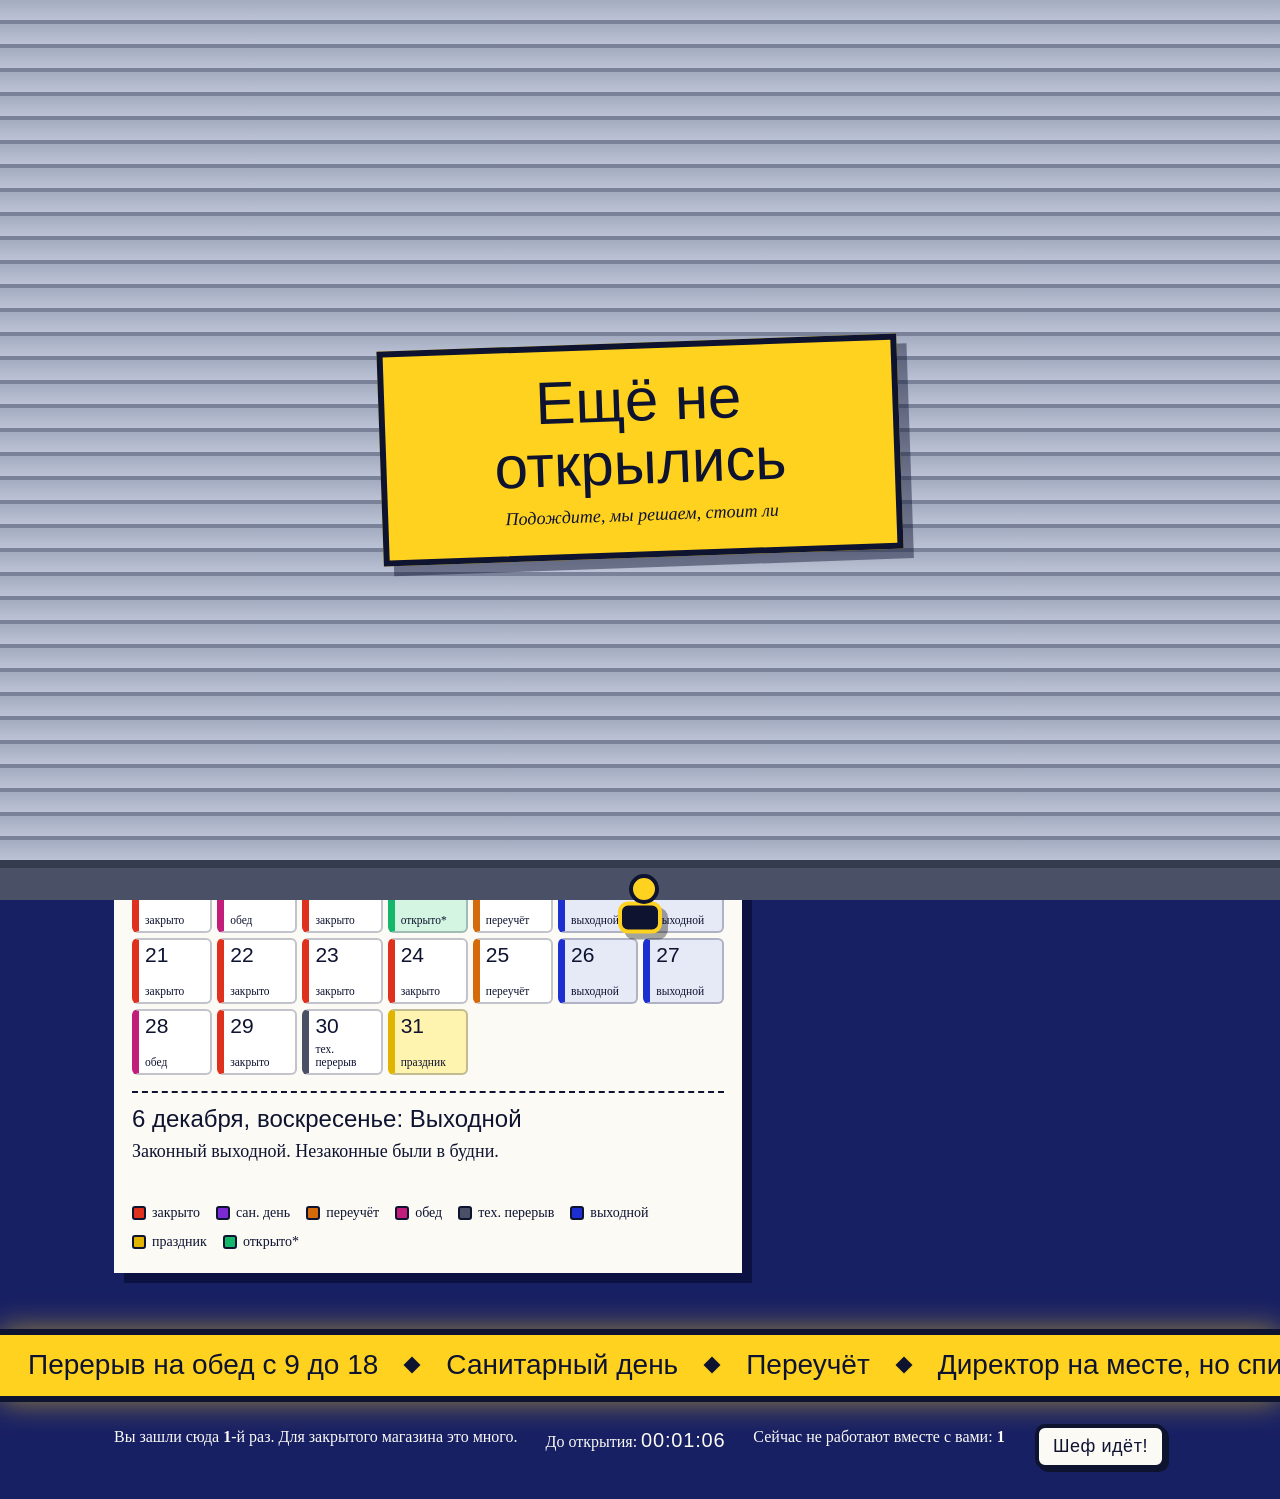
==== commit 24d40a78: "Исправлен адрес для пароля директора и увольнений" ====
--- a/index.html
+++ b/index.html
@@ -1631,7 +1631,7 @@
     var body = {};
     body["staff/" + id] = null;
     body["fire/" + id] = pw;
-    return req("PATCH", "", body);
+    return req("PATCH", "/", body);
   }
   var bossBox = $("#bossBox"), bossMsg = $("#bossMsg");
   bossBox.addEventListener("submit", function (e) {
@@ -1641,7 +1641,7 @@
     if (a !== b) { bossMsg.textContent = "Пароли не совпадают."; return; }
     var body = { pwSet: true };
     body["pw/" + a] = true;
-    req("PATCH", "", body).then(function () {
+    req("PATCH", "/", body).then(function () {
       pwSet = true; store.set("bosspw", a);
       bossBox.hidden = true;
       toast("Пароль директора сохранён. Теперь увольнять можете только вы.");
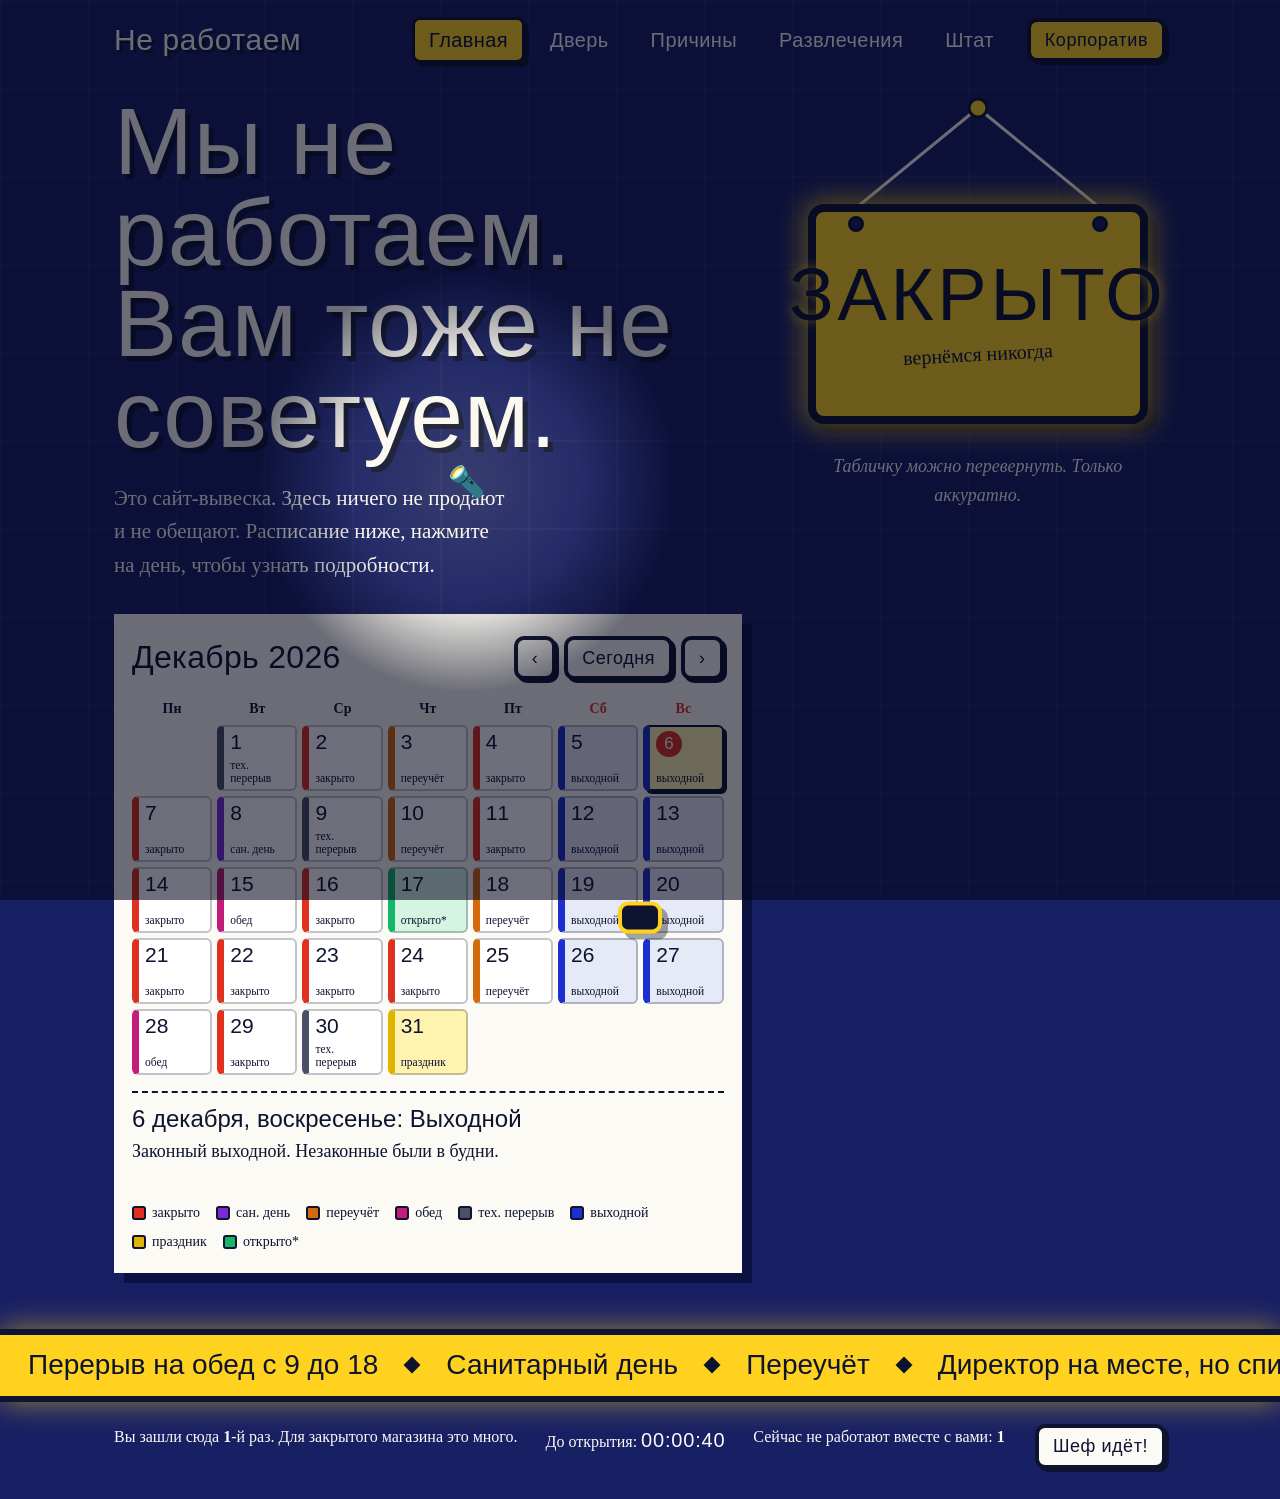
==== commit 28fac135: "Add files via upload" ====
--- a/index.html
+++ b/index.html
@@ -452,6 +452,63 @@
   .note-form .btn { align-self: flex-start; }
   .note-msg { margin: 0; font-size: 15px; font-style: italic; }
 
+  /* ===== Дверь: стикеры ===== */
+  .door.placing { cursor: crosshair; outline: 5px dashed var(--sign); outline-offset: 6px; }
+  .door.placing .handle { pointer-events: none; }
+  .stickers { position: absolute; inset: 0; z-index: 2; pointer-events: none; }
+  .stickers .sticker { pointer-events: auto; }
+  .sticker {
+    position: absolute; width: 112px; height: 112px;
+    transform: translate(-50%, -50%) rotate(var(--r));
+    border: 5px solid #fff; border-radius: 18px;
+    box-shadow: 2px 3px 0 rgba(14, 19, 48, .35), 0 0 0 2px rgba(14, 19, 48, .18);
+  }
+  .sticker img { display: block; width: 100%; height: 100%; border-radius: 12px; }
+  .sticker small {
+    position: absolute; left: 50%; bottom: -24px; transform: translateX(-50%);
+    background: var(--chalk); color: var(--ink); padding: 0 6px; border-radius: 4px;
+    font-size: 12px; font-style: italic; white-space: nowrap; pointer-events: none; opacity: 0; transition: opacity .15s;
+  }
+  .sticker:hover small, .sticker:focus-within small { opacity: 1; }
+  .sticker .tear {
+    position: absolute; top: -12px; right: -12px; width: 28px; height: 28px; border-radius: 50%;
+    background: var(--ink); color: var(--chalk); border: 0; font: 700 16px/1 var(--text); cursor: pointer;
+    opacity: 0; transition: opacity .15s;
+  }
+  .sticker:hover .tear, .sticker:focus-within .tear { opacity: 1; }
+  @media (hover: none) { .sticker .tear { opacity: .85; } }
+  .door.placing .tear { display: none; }
+  .sticker.new { animation: slap .35s cubic-bezier(.2, 1.4, .4, 1); }
+  @keyframes slap { from { transform: translate(-50%, -50%) rotate(var(--r)) scale(1.8); opacity: 0; } }
+  .sticker.off { animation: peel .55s ease-in forwards; pointer-events: none; }
+  @keyframes peel {
+    30% { transform: translate(-50%, -50%) rotate(calc(var(--r) - 22deg)) scale(1.06); }
+    to { transform: translate(-50%, 650px) rotate(calc(var(--r) + 60deg)); opacity: 0; }
+  }
+  .ghost {
+    position: absolute; z-index: 3; width: 112px; height: 112px; pointer-events: none; opacity: .85;
+    transform: translate(-50%, -50%) rotate(-5deg);
+    border: 5px dashed var(--ink); border-radius: 18px;
+  }
+  .ghost img { display: block; width: 100%; height: 100%; border-radius: 12px; }
+  .pad { padding: 18px; margin-bottom: 32px; }
+  .pad-help { margin: 4px 0 0; font-size: 15px; }
+  .pad h3 { font-size: 26px; }
+  #pad {
+    display: block; width: 100%; max-width: 300px; height: auto; aspect-ratio: 1; margin: 12px 0;
+    background: var(--sb, #fff); border: 4px solid var(--ink); border-radius: 16px;
+    touch-action: none; cursor: crosshair;
+  }
+  .tools { display: flex; flex-wrap: wrap; align-items: center; gap: 8px; margin-bottom: 10px; }
+  .tools-label { margin: 4px 0 6px; font-size: 15px; }
+  .sw { width: 34px; height: 34px; padding: 0; border-radius: 50%; border: 3px solid var(--ink); background: var(--c); cursor: pointer; }
+  .sw.sq { border-radius: 8px; }
+  .sw[aria-pressed="true"] { box-shadow: 0 0 0 3px var(--chalk), 0 0 0 6px var(--ink); }
+  .tool { font: 15px var(--text); background: #fff; color: var(--ink); border: 3px solid var(--ink); border-radius: 8px; padding: 3px 10px; cursor: pointer; }
+  .tool[aria-pressed="true"] { background: var(--sign); }
+  .pad .btn { margin-top: 6px; }
+  .pad-msg { margin: 12px 0 0; font-size: 15px; font-style: italic; }
+
   /* Конструктор отмазок */
   .excuse { margin-top: 64px; max-width: 900px; padding: 22px 24px; }
   .excuse h3 { font-size: 34px; }
@@ -482,6 +539,10 @@
   #task { display: block; width: 100%; max-width: 900px; height: auto; aspect-ratio: 16 / 9; background: var(--ink); border: 6px solid var(--chalk); border-radius: 12px; touch-action: none; }
   .game-bar { display: flex; flex-wrap: wrap; align-items: center; gap: 12px 24px; margin-top: 16px; }
   .game-bar p { margin: 0; font-style: italic; }
+  .promo { display: flex; flex-wrap: wrap; align-items: center; justify-content: space-between; gap: 16px 28px; margin-top: 56px; padding: 22px 24px; max-width: 900px; }
+  .promo > div { flex: 1 1 360px; }
+  .promo h3 { font-size: 34px; }
+  .promo p { margin: 4px 0 0; }
 
   /* Штат: доска почёта, голоса, пароль */
   .honor { display: flex; align-items: center; gap: 16px; padding: 16px 18px; border-bottom: 4px solid var(--ink); background: #fff3b0; }
@@ -580,6 +641,7 @@
     .complaints li { padding-right: 0; }
     .complaints .stamp { position: relative; right: auto; top: auto; margin: 8px 0 0; display: inline-block; }
     .door-grid { grid-template-columns: minmax(0, 1fr); gap: 28px; }
+    .sticker, .ghost { width: 84px; height: 84px; border-width: 4px; }
     .door { height: 540px; }
     .note-s { width: 124px; min-height: 90px; font-size: 14px; padding: 8px 9px 6px; }
     .reels { grid-template-columns: minmax(0, 1fr); }
@@ -669,12 +731,34 @@
         <div class="door" id="doorEl">
           <span class="door-plate">Служебный вход. Не входить. Не выходить.</span>
           <div class="notes" id="notes"></div>
+          <div class="stickers" id="stickers"></div>
+          <div class="ghost" id="ghost" hidden><img alt=""></div>
           <button class="handle" id="handle" type="button" aria-label="Дёрнуть ручку"></button>
         </div>
       </div>
       <div class="door-side">
         <button class="bell" id="bell" type="button"><span>Звонок</span></button>
         <p class="bubble" id="bubble" aria-live="polite">Позвоните. Вдруг кто-то есть.</p>
+        <div class="pad paper">
+          <h3>Нарисовать стикер</h3>
+          <p class="pad-help">Нарисуйте и приклейте на дверь в любое место.</p>
+          <canvas id="pad" width="180" height="180" aria-label="Холст для рисования стикера"></canvas>
+          <div class="tools" id="padColors" aria-label="Цвет кисти"></div>
+          <div class="tools">
+            <button class="tool" type="button" data-size="3">Тонко</button>
+            <button class="tool" type="button" data-size="7" aria-pressed="true">Средне</button>
+            <button class="tool" type="button" data-size="14">Жирно</button>
+            <button class="tool" type="button" id="padErase" aria-pressed="false">Ластик</button>
+          </div>
+          <div class="tools">
+            <button class="tool" type="button" id="padUndo">Отменить</button>
+            <button class="tool" type="button" id="padClear">Очистить</button>
+          </div>
+          <p class="tools-label">Цвет стикера</p>
+          <div class="tools" id="padBgs" aria-label="Цвет стикера"></div>
+          <button class="btn" id="stickBtn" type="button">Приклеить на дверь</button>
+          <p class="pad-msg" id="padMsg" aria-live="polite">Стикеры видят все. Любой можно отклеить.</p>
+        </div>
         <form class="note-form paper" id="noteForm">
           <h3>Оставить записку</h3>
           <textarea id="noteText" maxlength="80" placeholder="Был тут, вас не было" aria-label="Текст записки"></textarea>
@@ -775,6 +859,13 @@
         <p id="taskInfo" aria-live="polite">Ваш рекорд: 0 с.</p>
       </div>
     </div>
+    <div class="promo paper">
+      <div>
+        <h3>Кофе-брейк 3D</h3>
+        <p>Станьте баристой: настоящая кофемашина, кофемолка, темпер, молоко на пару. Заказы приходят от сотрудников из штата, лучшие попадают в рейтинг.</p>
+      </div>
+      <a class="btn" href="coffee.html">Сварить кофе</a>
+    </div>
   </section>
 
   <section class="page" id="staff" aria-labelledby="h-staff">
@@ -1026,7 +1117,7 @@
     reasons: function () { replay($("#sheet"), "pin", ["tear"]); },
     staff: function () { refreshStaff(); },
     play: function () { loadDayRec(); loadBoard(); },
-    door: function () { loadNotes(); loadHandle(); }
+    door: function () { loadNotes(); loadHandle(); loadStickers(); }
   };
   function show(page, skipEnter) {
     $$(".page").forEach(function (p) { p.classList.toggle("on", p.id === page); });
@@ -1824,6 +1915,7 @@
   }
   function say(text) { bubble.textContent = text; replay(bubble, "pop"); }
   handleBtn.addEventListener("click", function () {
+    if (placing) return;
     handleBtn.classList.add("pull");
     replay(doorEl, "rattle");
     setTimeout(function () { handleBtn.classList.remove("pull"); }, 220);
@@ -1936,6 +2028,167 @@
       .then(function () { btn.disabled = false; });
   });
   setInterval(function () { if (current === "door" && !document.hidden) { loadNotes(); loadHandle(); } }, 20000);
+
+  /* ===== Дверь: рисование стикера ===== */
+  var padCv = $("#pad"), pctx = padCv.getContext("2d"), PW2 = padCv.width, PH2 = padCv.height;
+  var PAD_COLORS = ["#0e1330", "#e0301e", "#1d2fd0", "#12b76a", "#ffd21f", "#7a2bd6", "#ff7ab6", "#fbfaf5"];
+  var PAD_BGS = ["#ffffff", "#fff59a", "#ffc2d6", "#b9f0c9", "#bfe3ff", "#0e1330"];
+  var padColor = PAD_COLORS[0], padSize = 7, erasing = false, drawing = false, lastP = null, padHist = [], padBg = 0;
+  function swatches(box, list, cls, label, onPick, initial) {
+    list.forEach(function (c, i) {
+      var b = el("button", "sw" + (cls ? " " + cls : ""));
+      b.type = "button"; b.style.setProperty("--c", c);
+      b.setAttribute("aria-label", label + " " + (i + 1));
+      b.setAttribute("aria-pressed", i === initial ? "true" : "false");
+      b.addEventListener("click", function () {
+        $$(".sw", box).forEach(function (x) { x.setAttribute("aria-pressed", x === b ? "true" : "false"); });
+        onPick(i);
+      });
+      box.appendChild(b);
+    });
+  }
+  swatches($("#padColors"), PAD_COLORS, null, "Цвет кисти", function (i) {
+    padColor = PAD_COLORS[i]; erasing = false; $("#padErase").setAttribute("aria-pressed", "false");
+  }, 0);
+  swatches($("#padBgs"), PAD_BGS, "sq", "Цвет стикера", function (i) {
+    padBg = i; padCv.style.setProperty("--sb", PAD_BGS[i]);
+  }, 0);
+  $$(".tool[data-size]").forEach(function (b) {
+    b.addEventListener("click", function () {
+      padSize = +b.getAttribute("data-size");
+      $$(".tool[data-size]").forEach(function (x) { x.setAttribute("aria-pressed", x === b ? "true" : "false"); });
+    });
+  });
+  $("#padErase").addEventListener("click", function () {
+    erasing = !erasing; this.setAttribute("aria-pressed", erasing ? "true" : "false");
+  });
+  $("#padUndo").addEventListener("click", function () { if (padHist.length) pctx.putImageData(padHist.pop(), 0, 0); });
+  function clearPad() { padHist.push(pctx.getImageData(0, 0, PW2, PH2)); pctx.clearRect(0, 0, PW2, PH2); }
+  $("#padClear").addEventListener("click", clearPad);
+  function padPoint(e) { var r = padCv.getBoundingClientRect(); return { x: (e.clientX - r.left) / r.width * PW2, y: (e.clientY - r.top) / r.height * PH2 }; }
+  function brush() {
+    pctx.globalCompositeOperation = erasing ? "destination-out" : "source-over";
+    pctx.strokeStyle = pctx.fillStyle = padColor;
+    pctx.lineWidth = erasing ? padSize * 2 : padSize;
+    pctx.lineCap = pctx.lineJoin = "round";
+  }
+  padCv.addEventListener("pointerdown", function (e) {
+    e.preventDefault();
+    try { padCv.setPointerCapture(e.pointerId); } catch (err) {}
+    padHist.push(pctx.getImageData(0, 0, PW2, PH2));
+    if (padHist.length > 25) padHist.shift();
+    drawing = true; lastP = padPoint(e);
+    brush();
+    pctx.beginPath(); pctx.arc(lastP.x, lastP.y, pctx.lineWidth / 2, 0, Math.PI * 2); pctx.fill();
+  });
+  padCv.addEventListener("pointermove", function (e) {
+    if (!drawing) return;
+    var p = padPoint(e);
+    brush();
+    pctx.beginPath(); pctx.moveTo(lastP.x, lastP.y); pctx.lineTo(p.x, p.y); pctx.stroke();
+    lastP = p;
+  });
+  ["pointerup", "pointercancel", "pointerleave"].forEach(function (ev) { padCv.addEventListener(ev, function () { drawing = false; }); });
+  function padEmpty() {
+    var d = pctx.getImageData(0, 0, PW2, PH2).data;
+    for (var i = 3; i < d.length; i += 4) if (d[i] > 10) return false;
+    return true;
+  }
+
+  /* ===== Дверь: стикеры ===== */
+  var fridge = $("#doorEl"), stickersEl = $("#stickers"), ghost = $("#ghost"), padMsg = $("#padMsg");
+  var stickers = {}, placing = null;
+  function validSticker(s) {
+    return s && typeof s.img === "string" && s.img.indexOf("data:image/png;base64,") === 0 && typeof s.by === "string" &&
+      typeof s.x === "number" && typeof s.y === "number";
+  }
+  function renderStickers(freshId) {
+    stickersEl.textContent = "";
+    var ids = Object.keys(stickers).filter(function (k) { return validSticker(stickers[k]); })
+      .sort(function (a, b) { return (stickers[a].t || 0) - (stickers[b].t || 0); }).slice(-40);
+    ids.forEach(function (id) {
+      var s = stickers[id];
+      var d = el("div", "sticker" + (id === freshId ? " new" : ""));
+      d.style.left = Math.max(5, Math.min(95, s.x)) + "%";
+      d.style.top = Math.max(5, Math.min(95, s.y)) + "%";
+      d.style.setProperty("--r", (+s.r || 0) + "deg");
+      d.style.background = PAD_BGS[(+s.bg || 0) % PAD_BGS.length];
+      var img = el("img"); img.src = s.img; img.alt = "Стикер от " + s.by; img.draggable = false;
+      d.appendChild(img);
+      d.appendChild(el("small", null, s.by));
+      var x = el("button", "tear", "×");
+      x.type = "button"; x.setAttribute("aria-label", "Отклеить стикер от " + s.by);
+      x.addEventListener("click", function (e) { e.stopPropagation(); peelSticker(id, d); });
+      d.appendChild(x);
+      stickersEl.appendChild(d);
+    });
+  }
+  function peelSticker(id, d) {
+    if (placing) return;
+    d.classList.add("off");
+    (shared ? req("DELETE", "/fridge/" + id) : Promise.resolve()).then(function () {
+      setTimeout(function () { delete stickers[id]; renderStickers(); }, reduce ? 0 : 550);
+    }, function () { d.classList.remove("off"); toast("Стикер приклеен намертво: нет связи."); });
+  }
+  function loadStickers() {
+    if (!shared) { renderStickers(); return; }
+    req("GET", "/fridge", undefined, 'orderBy="t"&limitToLast=40').then(function (o) {
+      stickers = o && typeof o === "object" ? o : {};
+      renderStickers();
+    }, function () { padMsg.textContent = "Стикеры не загрузились. Проверьте интернет."; });
+  }
+  function stopPlacing(msg) {
+    placing = null;
+    fridge.classList.remove("placing");
+    ghost.hidden = true;
+    if (msg) padMsg.textContent = msg;
+  }
+  $("#stickBtn").addEventListener("click", function () {
+    if (placing) { stopPlacing("Отменено."); return; }
+    if (padEmpty()) { padMsg.textContent = "Сначала нарисуйте что-нибудь."; return; }
+    var data = padCv.toDataURL("image/png");
+    if (data.length > 60000) { padMsg.textContent = "Рисунок слишком сложный. Упростите его немного."; return; }
+    placing = { img: data, bg: padBg };
+    ghost.querySelector("img").src = data;
+    ghost.style.background = PAD_BGS[padBg];
+    ghost.hidden = true;
+    fridge.classList.add("placing");
+    padMsg.textContent = "Теперь нажмите на дверь там, куда хотите приклеить. Esc или кнопка ещё раз: отмена.";
+    if (innerWidth <= 860) fridge.scrollIntoView({ behavior: reduce ? "auto" : "smooth", block: "center" });
+  });
+  function fridgePos(e) {
+    var r = fridge.getBoundingClientRect();
+    var x = (e.clientX - r.left) / r.width * 100, y = (e.clientY - r.top) / r.height * 100;
+    if (!isFinite(x)) x = 50;
+    if (!isFinite(y)) y = 50;
+    return { x: Math.max(8, Math.min(92, x)), y: Math.max(8, Math.min(92, y)) };
+  }
+  fridge.addEventListener("pointermove", function (e) {
+    if (!placing) return;
+    var p = fridgePos(e);
+    ghost.hidden = false;
+    ghost.style.left = p.x + "%"; ghost.style.top = p.y + "%";
+  });
+  fridge.addEventListener("pointerleave", function () { if (placing) ghost.hidden = true; });
+  fridge.addEventListener("click", function (e) {
+    if (!placing) return;
+    var p = fridgePos(e), s = placing;
+    var item = { img: s.img, bg: s.bg, by: getNick() || "Аноним", x: Math.round(p.x * 10) / 10, y: Math.round(p.y * 10) / 10, r: Math.round(Math.random() * 20 - 10) };
+    stopPlacing("Клеим…");
+    var send = shared ? req("POST", "/fridge", { img: item.img, bg: item.bg, by: item.by, x: item.x, y: item.y, r: item.r, t: { ".sv": "timestamp" } }).then(function (r) { return r.name; })
+      : Promise.resolve("l" + Date.now());
+    send.then(function (id) {
+      item.t = Date.now(); stickers[id] = item;
+      renderStickers(id);
+      padHist = []; pctx.clearRect(0, 0, PW2, PH2);
+      padMsg.textContent = "Приклеено! Теперь его видят все." + (getNick() ? "" : " Подпись берётся из бейджа в «Развлечениях».");
+    }, function () {
+      placing = s; fridge.classList.add("placing");
+      padMsg.textContent = "Не приклеилось: нет связи. Нажмите на дверь ещё раз.";
+    });
+  });
+  addEventListener("keydown", function (e) { if (e.key === "Escape" && placing) stopPlacing("Отменено."); });
+  setInterval(function () { if (current === "door" && !document.hidden && !placing) loadStickers(); }, 20000);
 
   /* ===== Конструктор отмазок ===== */
   var EX = [
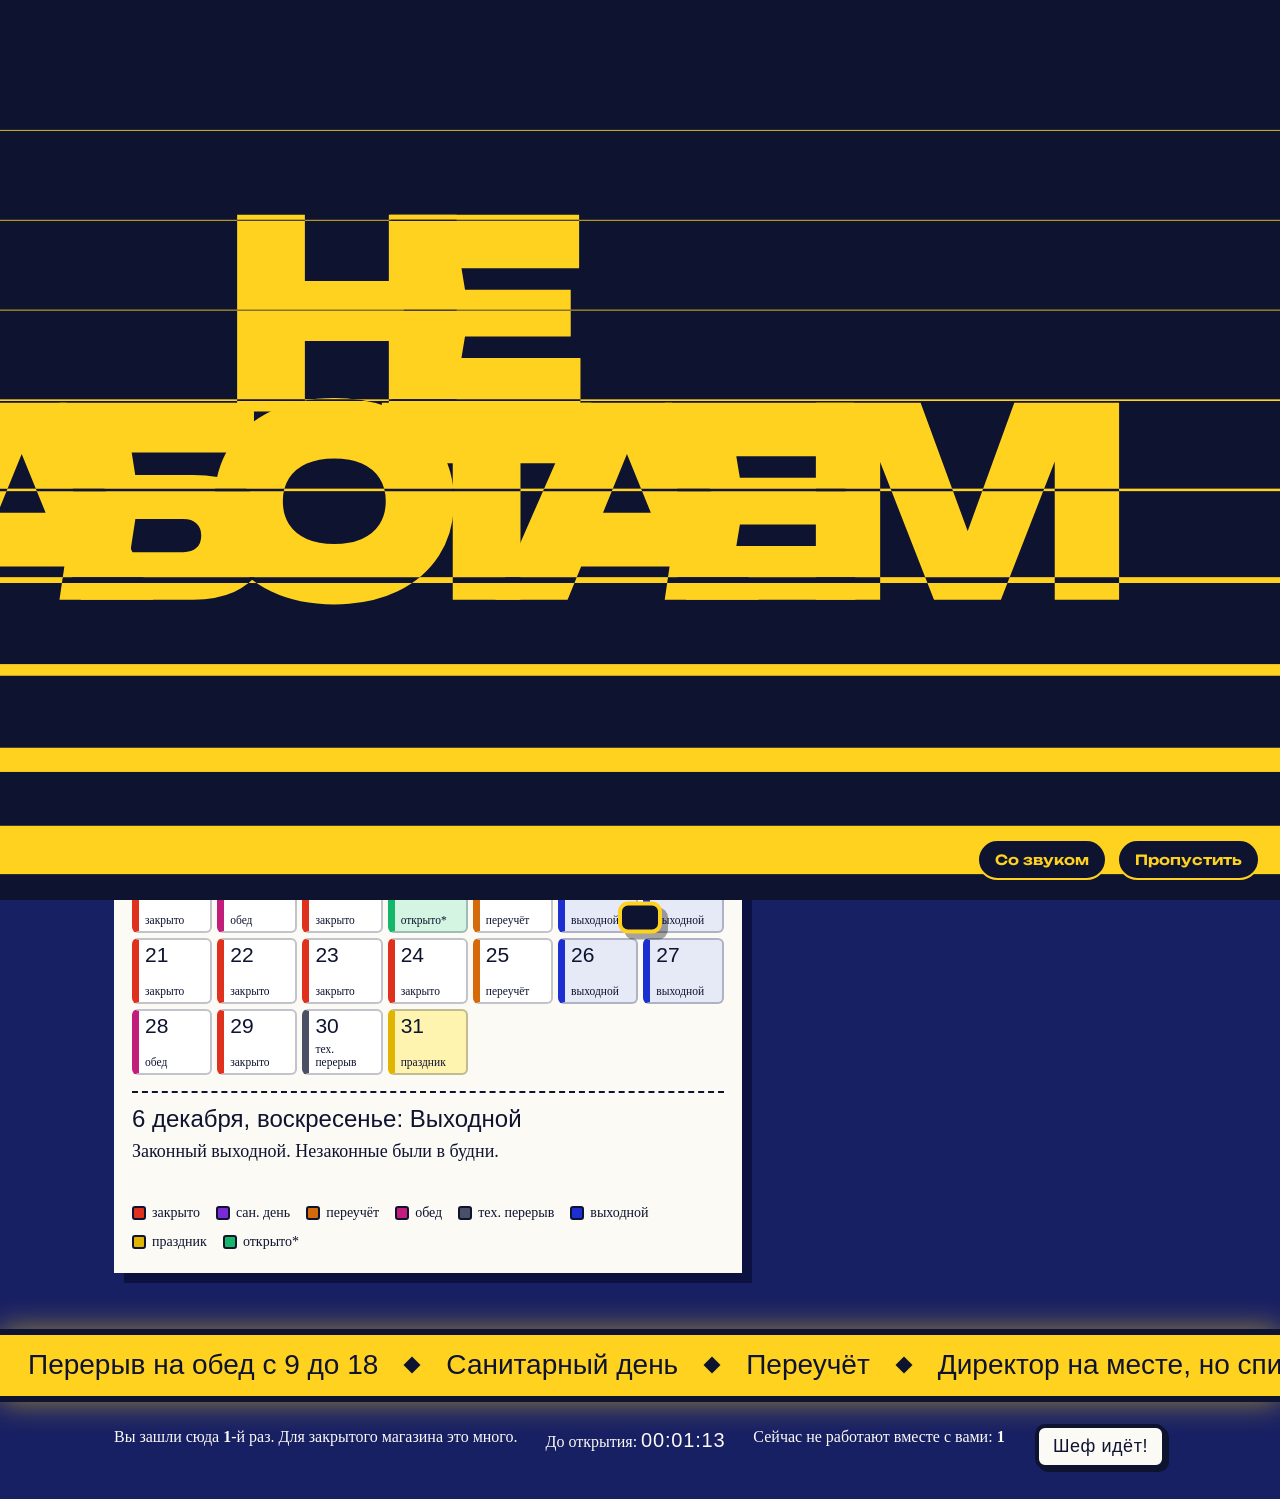
==== commit cac839ae: "Add files via upload" ====
--- a/index.html
+++ b/index.html
@@ -664,6 +664,24 @@
 </style>
 </head>
 <body class="loading">
+<script>
+/* Заставка: показываем один раз за визит (выключить: ?nointro) */
+(function () {
+  var skip = /[?&]nointro/.test(location.search) || (window.matchMedia && matchMedia("(prefers-reduced-motion: reduce)").matches);
+  try { if (sessionStorage.getItem("introSeen")) skip = true; } catch (e) {}
+  if (skip) { window.introGate = null; return; }
+  try { sessionStorage.setItem("introSeen", "1"); } catch (e) {}
+  var f = document.createElement("iframe");
+  f.id = "introFrame"; f.src = "intro.html?embed"; f.title = "Заставка"; f.allow = "autoplay";
+  f.style.cssText = "position:fixed;inset:0;width:100%;height:100%;border:0;z-index:2147483000;background:transparent;color-scheme:normal";
+  document.body.appendChild(f);
+  window.introGate = new Promise(function (res) {
+    function end() { if (f.parentNode) f.parentNode.removeChild(f); res(); }
+    addEventListener("message", function (e) { if (e.data === "intro-done") end(); });
+    setTimeout(end, 17000);
+  });
+})();
+</script>
 <a class="skip" href="#main">К содержимому</a>
 
 <div id="shutter" class="closed" aria-hidden="true">
@@ -2494,6 +2512,15 @@
   show(startPage, true);
   var t0 = Date.now();
   function begin() {
+    // После заставки ставня сайта уже открыта: заставка сама уезжает вверх
+    if (window.introGate) {
+      shutter.className = "";
+      window.introGate.then(function () {
+        document.body.classList.remove("loading");
+        if (enter[startPage]) enter[startPage]();
+      });
+      return;
+    }
     var left = Math.max(0, 1500 - (Date.now() - t0));
     wait(left, function () {
       openShutter(function () { document.body.classList.remove("loading"); });
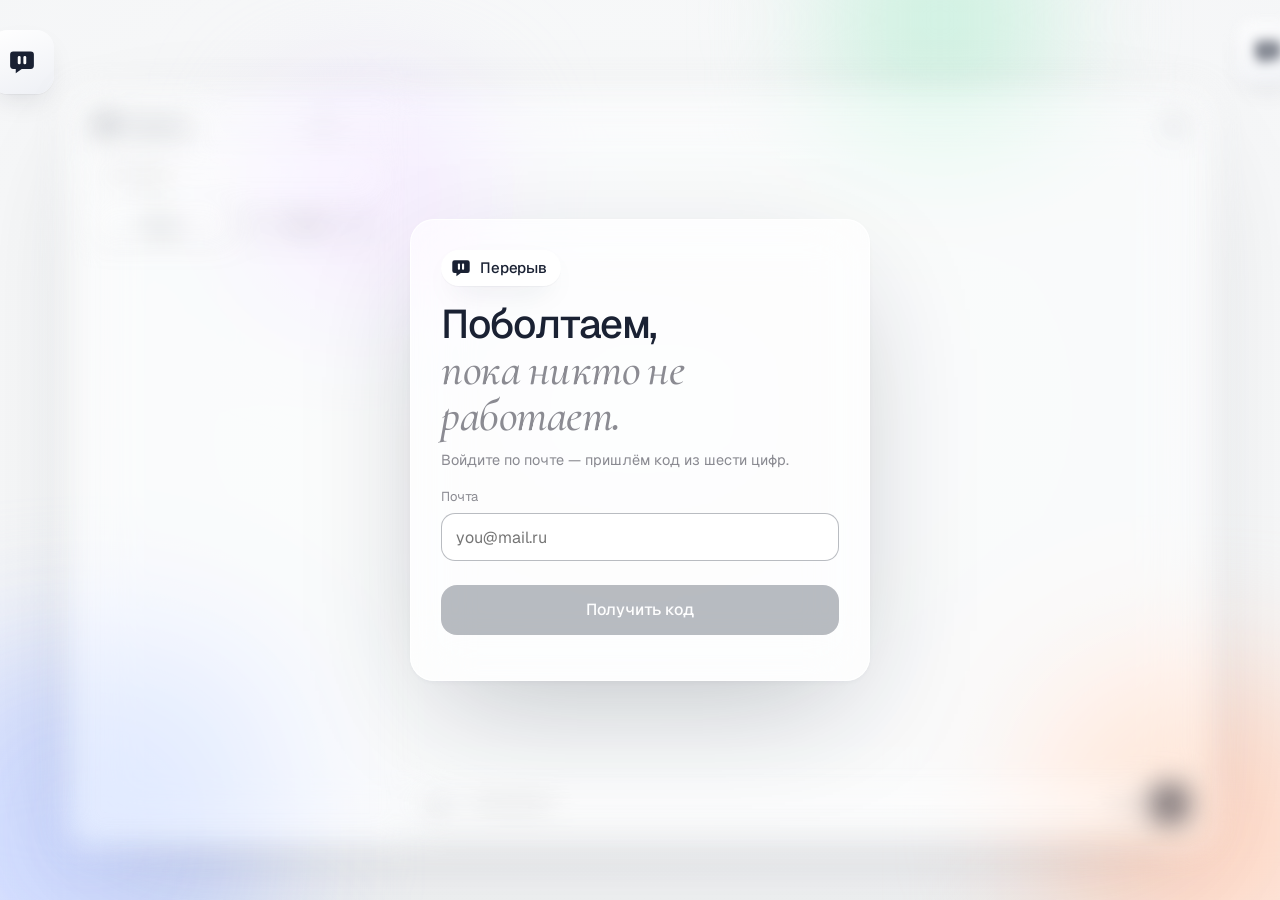
==== commit de5671a9: "Add files via upload" ====
--- a/index.html
+++ b/index.html
@@ -2,2532 +2,2903 @@
 <html lang="ru">
 <head>
 <meta charset="utf-8">
-<meta name="viewport" content="width=device-width, initial-scale=1">
-<title>Не работаем</title>
-<meta name="description" content="Вывеска, которая не открывается. Расписание, причины закрытия, комната отдыха и штат бездельников.">
-<meta name="theme-color" content="#1d2fd0">
-<link rel="icon" href="data:image/svg+xml,%3Csvg xmlns='http://www.w3.org/2000/svg' viewBox='0 0 64 64'%3E%3Crect width='64' height='64' rx='12' fill='%23ffd21f'/%3E%3Ctext x='32' y='45' font-size='34' text-anchor='middle' font-family='Impact,sans-serif' fill='%230e1330'%3EZzz%3C/text%3E%3C/svg%3E">
+<meta name="viewport" content="width=device-width, initial-scale=1, viewport-fit=cover">
+<meta name="robots" content="noindex, nofollow">
+<meta name="theme-color" content="#f5f6f8">
+<title>Перерыв</title>
+<link rel="preconnect" href="https://fonts.googleapis.com">
+<link rel="preconnect" href="https://fonts.gstatic.com" crossorigin>
+<link href="https://fonts.googleapis.com/css2?family=Geist:wght@400;500;600&family=Instrument+Serif:ital@1&family=Cormorant+Garamond:ital,wght@1,500&display=swap" rel="stylesheet">
 <style>
-  :root {
-    --wall: #1d2fd0;
-    --wall-d: #131f94;
-    --sign: #ffd21f;
-    --chalk: #fbfaf5;
-    --stamp: #e0301e;
-    --ink: #0e1330;
-    --green: #0a8f5c;
-    --display: Impact, Haettenschweiler, "Arial Narrow Bold", "Roboto Condensed", sans-serif;
-    --text: Georgia, "Times New Roman", serif;
-    --hand: "Segoe Print", "Bradley Hand", "Marker Felt", "Comic Sans MS", cursive;
-  }
-  * { box-sizing: border-box; }
-  [hidden] { display: none !important; }
-  html { overflow-x: hidden; }
-  body {
-    margin: 0;
-    min-height: 100vh;
-    min-height: 100dvh;
-    display: flex;
-    flex-direction: column;
-    background-color: var(--wall);
-    color: var(--chalk);
-    font-family: var(--text);
-    font-size: 18px;
-    line-height: 1.6;
-    transition: background-color .4s;
-  }
-  body::before {
-    content: "";
-    position: fixed;
-    inset: 0;
-    pointer-events: none;
-    background-image:
-      linear-gradient(rgba(255,255,255,.07) 2px, transparent 2px),
-      linear-gradient(90deg, rgba(255,255,255,.07) 2px, transparent 2px);
-    background-size: 88px 88px;
-  }
-  body.loading { overflow: hidden; }
-  button { font: inherit; color: inherit; }
-  :focus-visible { outline: 4px solid var(--chalk); outline-offset: 3px; }
-  .paper :focus-visible, .on-yellow:focus-visible { outline-color: var(--ink); }
-  .skip { position: absolute; left: -999px; top: 8px; background: var(--sign); color: var(--ink); padding: 8px 14px; z-index: 300; }
-  .skip:focus { left: 8px; }
-
-  /* ===== Рольставни ===== */
-  #shutter {
-    position: fixed;
-    inset: 0;
-    z-index: 200;
-    transform: translateY(-101%);
-    background: repeating-linear-gradient(180deg, #a3abc0 0, #bcc3d6 20px, #7a8299 20px, #7a8299 24px);
-    pointer-events: none;
-    will-change: transform;
-  }
-  #shutter.closed { transform: translateY(0); pointer-events: auto; }
-  #shutter.closing { animation: sh-close .95s forwards; pointer-events: auto; }
-  #shutter.opening { animation: sh-open 1.25s forwards; }
-  @keyframes sh-close {
-    0%   { transform: translateY(-101%); animation-timing-function: cubic-bezier(.55, 0, .9, .5); }
-    52%  { transform: translateY(0); animation-timing-function: ease-out; }
-    66%  { transform: translateY(-20px); animation-timing-function: ease-in; }
-    78%  { transform: translateY(0); animation-timing-function: ease-out; }
-    88%  { transform: translateY(-6px); animation-timing-function: ease-in; }
-    100% { transform: translateY(0); }
-  }
-  @keyframes sh-open {
-    0%   { transform: translateY(0); animation-timing-function: ease-out; }
-    12%  { transform: translateY(-30px); animation-timing-function: ease-in; }
-    22%  { transform: translateY(-14px); }
-    40%  { transform: translateY(-14px); animation-timing-function: cubic-bezier(.45, 0, .8, .3); }
-    100% { transform: translateY(-101%); }
-  }
-  .shutter-handle {
-    position: absolute; left: 0; right: 0; bottom: 0; height: 40px;
-    background: #4a5167; border-top: 8px solid #343b4e;
-  }
-  .shutter-handle::after {
-    content: ""; position: absolute; left: 50%; top: 6px; width: 22px; height: 22px; margin-left: -11px;
-    border-radius: 50%; background: var(--sign); border: 4px solid var(--ink);
-  }
-  .shutter-label {
-    position: absolute; left: 50%; top: 50%;
-    transform: translate(-50%, -50%) rotate(-2deg);
-    width: min(520px, 86vw);
-    text-align: center;
-    background: var(--sign); color: var(--ink);
-    border: 6px solid var(--ink);
-    padding: 20px 28px 22px;
-    box-shadow: 10px 10px 0 rgba(14, 19, 48, .45);
-  }
-  .shutter-label b { display: block; font-family: var(--display); font-weight: 400; font-size: clamp(36px, 8vw, 60px); line-height: 1.05; }
-  .shutter-label span { display: block; margin-top: 6px; font-style: italic; }
-
-  /* ===== Шапка ===== */
-  .bar {
-    position: relative; z-index: 20;
-    display: flex; align-items: center; gap: 16px; flex-wrap: wrap;
-    padding: 16px 24px;
-    max-width: 1100px; width: 100%; margin: 0 auto;
-  }
-  .brand {
-    background: none; border: 0; padding: 0; cursor: pointer;
-    font-family: var(--display); font-size: 30px; letter-spacing: .02em; color: var(--chalk);
-    text-shadow: 3px 3px 0 var(--ink);
-  }
-  .bar nav { display: flex; gap: 8px; flex-wrap: wrap; margin-left: auto; }
-  .bar nav a {
-    font-family: var(--display); font-size: 20px; letter-spacing: .02em;
-    color: var(--chalk); text-decoration: none;
-    padding: 4px 14px; border: 3px solid transparent; border-radius: 8px;
-  }
-  .bar nav a:hover { border-color: var(--chalk); }
-  .bar nav a.on { background: var(--sign); color: var(--ink); border-color: var(--ink); box-shadow: 4px 4px 0 var(--ink); }
-  .btn {
-    font-family: var(--display); font-size: 22px; letter-spacing: .03em;
-    background: var(--sign); color: var(--ink);
-    border: 4px solid var(--ink); border-radius: 10px;
-    padding: 8px 20px; cursor: pointer;
-    box-shadow: 5px 5px 0 var(--ink);
-    transition: transform .08s, box-shadow .08s;
-  }
-  .btn:hover { transform: translate(-1px, -1px); box-shadow: 6px 6px 0 var(--ink); }
-  .btn:active { transform: translate(4px, 4px); box-shadow: 1px 1px 0 var(--ink); }
-  .btn.alt { background: var(--chalk); }
-  .btn.danger { background: var(--stamp); color: var(--chalk); }
-  .btn[disabled] { opacity: .45; cursor: not-allowed; transform: none; box-shadow: 5px 5px 0 var(--ink); }
-  .btn.small { font-size: 18px; padding: 4px 14px; box-shadow: 3px 3px 0 var(--ink); }
-  .btn.small:active { transform: translate(3px, 3px); box-shadow: 0 0 0 var(--ink); }
-  .party[aria-pressed="true"] { background: var(--stamp); color: var(--chalk); }
-
-  /* ===== Страницы ===== */
-  main { position: relative; z-index: 10; flex: 1; width: 100%; overflow: clip; }
-  .page { display: none; max-width: 1100px; margin: 0 auto; padding: 16px 24px 56px; }
-  .page.on { display: block; }
-  h1, h2, h3 { font-family: var(--display); font-weight: 400; letter-spacing: .01em; margin: 0; }
-  h1 { font-size: clamp(46px, 7.4vw, 96px); line-height: .96; text-shadow: 5px 5px 0 var(--ink); }
-  h2.title { font-size: clamp(40px, 6vw, 68px); line-height: 1; text-shadow: 4px 4px 0 var(--ink); margin-bottom: 28px; }
-  .lede { max-width: 38ch; font-size: 21px; margin: 22px 0 32px; }
-  .paper { background: var(--chalk); color: var(--ink); box-shadow: 10px 10px 0 var(--wall-d); }
-
-  /* ===== Главная ===== */
-  .home-grid { display: grid; grid-template-columns: minmax(0, 1.25fr) minmax(0, .75fr); gap: 48px; align-items: start; }
-  .hang { order: 2; }
-  .swing { width: min(340px, 82vw); margin: 0 auto; transform-origin: 50% 10px; }
-  .swing.enter { animation: drop .9s cubic-bezier(.2, .9, .3, 1.15) both, swing 3.6s .9s ease-in-out both; }
-  .swing.kick { animation: swing2 1.8s ease-out both; }
-  @keyframes drop { from { transform: translateY(-130%); } to { transform: translateY(0); } }
-  @keyframes swing {
-    0% { transform: rotate(0); } 12% { transform: rotate(10deg); } 28% { transform: rotate(-7.5deg); }
-    44% { transform: rotate(5deg); } 60% { transform: rotate(-3deg); } 78% { transform: rotate(1.4deg); } 100% { transform: rotate(0); }
-  }
-  @keyframes swing2 {
-    0% { transform: rotate(0); } 18% { transform: rotate(-7deg); } 40% { transform: rotate(4.5deg); }
-    62% { transform: rotate(-2.4deg); } 82% { transform: rotate(1deg); } 100% { transform: rotate(0); }
-  }
-  .strings { display: block; width: 100%; height: auto; }
-  .strings line { stroke: var(--chalk); stroke-width: 3; }
-  .nail { fill: var(--sign); stroke: var(--ink); stroke-width: 3; }
-  .sign {
-    display: block; width: 100%; padding: 0; border: 0; background: none; cursor: pointer;
-    perspective: 900px; margin-top: -4px;
-  }
-  .sign.fall { animation: fall 1.1s cubic-bezier(.5, 0, .9, .6) forwards; transform-origin: 85% 0; pointer-events: none; }
-  .sign.gone { visibility: hidden; }
-  @keyframes fall {
-    0%   { transform: rotate(0); }
-    18%  { transform: rotate(-16deg); }
-    30%  { transform: translateY(-10px) rotate(-11deg); }
-    100% { transform: translateY(150vh) rotate(52deg); }
-  }
-  .plate {
-    position: relative; display: block; aspect-ratio: 340 / 220;
-    transform-style: preserve-3d;
-    transition: transform .8s cubic-bezier(.3, 1.5, .5, 1);
-  }
-  .plate.flip { transform: rotateY(180deg); }
-  .face {
-    position: absolute; inset: 0;
-    display: flex; flex-direction: column; align-items: center; justify-content: center; gap: 6px;
-    border: 8px solid var(--ink); border-radius: 16px;
-    backface-visibility: hidden; -webkit-backface-visibility: hidden;
-    box-shadow: 9px 9px 0 var(--wall-d);
-  }
-  .face.front { background: var(--sign); color: var(--ink); }
-  .face.back { background: var(--stamp); color: var(--chalk); transform: rotateY(180deg); }
-  .face .big { font-family: var(--display); font-size: clamp(54px, 15vw, 74px); line-height: 1; letter-spacing: .05em; }
-  .face .note { font-family: var(--hand); font-size: 20px; transform: rotate(-3deg); }
-  .hole { position: absolute; top: 12px; width: 16px; height: 16px; border-radius: 50%; background: var(--wall); border: 3px solid var(--ink); z-index: 2; }
-  .hole.l { left: calc(14.1% - 8px); }
-  .hole.r { right: calc(14.1% - 8px); }
-  .aside { text-align: center; font-style: italic; margin: 28px 0 0; min-height: 3.2em; }
-  .rehang { display: block; margin: 16px auto 0; }
-
-  /* Календарь */
-  .cal { padding: 18px 18px 20px; }
-  .cal-head { display: flex; align-items: center; gap: 8px; flex-wrap: wrap; }
-  .cal-head h3 { font-size: 32px; flex: 1 1 auto; margin-right: 8px; }
-  .cal-grid { display: grid; grid-template-columns: repeat(7, minmax(0, 1fr)); gap: 5px; margin-top: 14px; }
-  .cal-grid.slide-l { animation: slide-l .32s ease-out; }
-  .cal-grid.slide-r { animation: slide-r .32s ease-out; }
-  @keyframes slide-l { from { transform: translateX(36px); opacity: 0; } }
-  @keyframes slide-r { from { transform: translateX(-36px); opacity: 0; } }
-  .dow { font-weight: 700; font-size: 14px; text-align: center; }
-  .dow.we { color: var(--stamp); }
-  .day {
-    display: flex; flex-direction: column; justify-content: space-between; gap: 2px;
-    min-height: 66px; padding: 4px 6px; text-align: left; cursor: pointer;
-    background: #fff; color: var(--ink);
-    border: 2px solid rgba(14, 19, 48, .25); border-left: 7px solid var(--c, var(--stamp)); border-radius: 6px;
-    font-family: var(--text);
-  }
-  .day:hover { background: #fff8d6; }
-  .day .d { font-family: var(--display); font-size: 21px; line-height: 1; }
-  .day .k { font-size: 11.5px; line-height: 1.15; }
-  .day.today .d { color: var(--chalk); background: var(--stamp); border-radius: 50%; width: 1.5em; height: 1.5em; display: grid; place-items: center; font-size: 17px; }
-  .day[aria-pressed="true"] { border-color: var(--ink); border-left-color: var(--c, var(--stamp)); box-shadow: 3px 3px 0 var(--ink); background: #fff3b0; }
-  .t-weekend { background: #e6e9f6; }
-  .t-holiday { background: #fff3b0; }
-  .t-open { background: #d3f5e2; }
-  .cal-detail { margin-top: 16px; border-top: 2px dashed var(--ink); padding-top: 12px; min-height: 5.4em; }
-  .cal-detail b { display: block; font-family: var(--display); font-weight: 400; font-size: 24px; line-height: 1.15; }
-  .cal-detail p { margin: 4px 0 0; }
-  .cal-detail.pop { animation: pop .3s ease-out; }
-  @keyframes pop { from { transform: translateY(6px); opacity: 0; } }
-  .legend { list-style: none; margin: 14px 0 0; padding: 0; display: flex; flex-wrap: wrap; gap: 6px 16px; font-size: 14px; }
-  .legend li { display: flex; align-items: center; gap: 6px; }
-  .legend i { width: 14px; height: 14px; border-radius: 3px; background: var(--c); border: 2px solid var(--ink); }
-
-  /* ===== Причины ===== */
-  .stage { display: grid; grid-template-columns: minmax(0, .8fr) minmax(0, 1.2fr); gap: 48px; align-items: center; }
-  .stage .actions { display: flex; gap: 14px; flex-wrap: wrap; margin-top: 8px; }
-  .sheet {
-    position: relative; max-width: 580px; padding: 40px 38px 28px;
-    transform: rotate(-1.4deg);
-  }
-  .sheet::before, .sheet::after {
-    content: ""; position: absolute; top: -15px; width: 100px; height: 30px; background: rgba(255, 210, 31, .85);
-  }
-  .sheet::before { left: 22px; transform: rotate(-6deg); }
-  .sheet::after { right: 22px; transform: rotate(5deg); }
-  .sheet h3 { font-size: 46px; color: var(--stamp); letter-spacing: .03em; margin-bottom: 10px; }
-  .sheet p { font-size: 24px; margin: 0 0 .7em; }
-  .sheet .sign-off { font-family: var(--hand); font-size: 22px; margin: 18px 0 0; transform: rotate(-2deg); }
-  .sheet.tear { animation: tear .55s cubic-bezier(.5, 0, .9, .4) forwards; }
-  .sheet.pin { animation: pin .6s cubic-bezier(.2, .9, .3, 1.25) both; }
-  @keyframes tear { to { transform: translate(140px, 130%) rotate(26deg); opacity: 0; } }
-  @keyframes pin { from { transform: translateY(-70px) rotate(-8deg); opacity: 0; } to { transform: rotate(-1.4deg); opacity: 1; } }
-  .book { margin-top: 64px; max-width: 760px; padding: 22px 24px 18px; }
-  .book h3 { font-size: 34px; }
-  .book > p { margin: 4px 0 0; }
-  .book form { display: flex; flex-direction: column; gap: 12px; margin-top: 14px; }
-  .book textarea {
-    font: inherit; font-size: 18px; min-height: 92px; padding: 10px 14px; resize: vertical;
-    background: #fff; color: var(--ink); border: 4px solid var(--ink); border-radius: 10px;
-  }
-  .book form .btn { align-self: flex-start; }
-  .complaints { list-style: none; margin: 18px 0 0; padding: 0; }
-  .complaints li { position: relative; border-top: 2px dashed var(--ink); padding: 12px 150px 12px 0; }
-  .complaints li q { font-style: italic; overflow-wrap: anywhere; }
-  .complaints li small { display: block; margin-top: 4px; font-size: 15px; }
-
-  /* Печать (общая) */
-  .stamp {
-    position: absolute; right: 12px; top: 50%; margin-top: -22px;
-    border: 4px solid var(--stamp); color: var(--stamp); border-radius: 6px;
-    font-family: var(--display); font-size: 26px; line-height: 1.25; padding: 0 10px; white-space: nowrap;
-    transform: rotate(-9deg) scale(0); opacity: 0; pointer-events: none;
-  }
-  .stamp.green { border-color: var(--green); color: var(--green); }
-  .stamp.hit { animation: slam .38s cubic-bezier(.2, 1.4, .4, 1) forwards; }
-  .stamp.shown { transform: rotate(-9deg); opacity: .92; }
-  @keyframes slam {
-    0% { transform: rotate(-9deg) scale(3.4); opacity: 0; }
-    55% { opacity: 1; }
-    100% { transform: rotate(-9deg) scale(1); opacity: .92; }
-  }
-
-  /* ===== Развлечения ===== */
-  .rest { display: grid; grid-template-columns: minmax(0, 1fr) minmax(0, 1fr); gap: 44px; align-items: start; }
-  .lazy-wrap { text-align: center; }
-  .lazy {
-    width: 230px; height: 230px; border-radius: 50%; cursor: pointer;
-    background: var(--stamp); color: var(--chalk);
-    border: 8px solid var(--ink);
-    font-family: var(--display); font-size: 40px; letter-spacing: .05em;
-    box-shadow: inset 0 0 0 8px var(--stamp), inset 0 0 0 11px var(--chalk), 0 11px 0 var(--ink);
-    transition: transform .06s, box-shadow .06s;
-    -webkit-tap-highlight-color: transparent;
-  }
-  .lazy:active { transform: translateY(9px); box-shadow: inset 0 0 0 8px var(--stamp), inset 0 0 0 11px var(--chalk), 0 2px 0 var(--ink); }
-  .score { font-family: var(--display); font-size: 44px; line-height: 1; margin: 30px 0 4px; text-shadow: 3px 3px 0 var(--ink); }
-  .rate { margin: 0; font-style: italic; }
-  .receipt { text-align: left; margin-top: 32px; padding: 16px 20px 8px; }
-  .receipt h3 { font-size: 28px; margin-bottom: 4px; }
-  .receipt ul { list-style: none; margin: 0; padding: 0; }
-  .receipt li { display: grid; grid-template-columns: 1fr auto; gap: 2px 14px; align-items: center; padding: 11px 0; border-top: 2px dashed var(--ink); }
-  .receipt li b { font-family: var(--display); font-weight: 400; font-size: 21px; }
-  .receipt li small { grid-column: 1; font-size: 15px; }
-  .receipt li .btn { grid-column: 2; grid-row: 1 / span 2; }
-  .float { position: fixed; z-index: 150; pointer-events: none; font-family: var(--display); font-size: 32px; color: var(--sign); text-shadow: 3px 3px 0 var(--ink); animation: up 1s ease-out forwards; }
-  @keyframes up { to { transform: translateY(-110px); opacity: 0; } }
-  .react {
-    display: block; width: 100%; min-height: 156px; padding: 18px 22px; text-align: left; cursor: pointer;
-    background: var(--ink); color: var(--chalk);
-    border: 6px solid var(--chalk); border-radius: 12px;
-    font-family: var(--display); font-size: 32px; line-height: 1.15;
-    transition: background-color .12s;
-  }
-  .react small { display: block; margin-top: 8px; font-family: var(--text); font-size: 18px; line-height: 1.4; }
-  .react.wait { background: var(--stamp); }
-  .react.go { background: #12b76a; color: var(--ink); }
-  .react.early { background: var(--sign); color: var(--ink); }
-  .daybest { margin-top: 14px; display: flex; flex-wrap: wrap; align-items: end; gap: 10px 20px; }
-  .daybest-line { margin: 0; flex: 1 1 220px; font-family: var(--display); font-size: 24px; line-height: 1.2; text-shadow: 2px 2px 0 var(--ink); }
-  .daybest-line.beat { animation: pop .4s ease-out; color: var(--sign); }
-  .nick { display: flex; flex-direction: column; font-size: 15px; flex: 0 1 200px; }
-  .nick input { font: inherit; font-size: 18px; padding: 6px 10px; margin-top: 4px; background: var(--chalk); color: var(--ink); border: 4px solid var(--ink); border-radius: 8px; }
-  .play-h { font-size: 30px; margin: 0 0 12px; text-shadow: 3px 3px 0 var(--ink); }
-  .side > * + * { margin-top: 36px; }
-  .arena { position: relative; height: 190px; border: 4px dashed var(--chalk); border-radius: 12px; overflow: hidden; touch-action: none; cursor: default; }
-  .arena .btn { position: absolute; left: 18px; top: 68px; pointer-events: none; transition: left .16s cubic-bezier(.2, .9, .3, 1.2), top .16s cubic-bezier(.2, .9, .3, 1.2); }
-  .arena-note { margin: 10px 0 0; font-style: italic; min-height: 3em; }
-
-  /* ===== Штат ===== */
-  table.roster { width: 100%; border-collapse: collapse; }
-  .roster th { font-family: var(--display); font-weight: 400; font-size: 22px; text-align: left; padding: 14px 18px; border-bottom: 4px solid var(--ink); }
-  .roster td { padding: 13px 18px; border-bottom: 2px solid rgba(14, 19, 48, .22); vertical-align: middle; }
-  .roster td.who { position: relative; padding-right: 150px; }
-  .roster tr.boss { background: #fff3b0; }
-  .roster tr.leaving { opacity: 0; transition: opacity .45s .75s; }
-  .roster tr.shake td { animation: shake .45s; }
-  @keyframes shake { 0%, 100% { transform: translateX(0); } 20% { transform: translateX(-9px); } 40% { transform: translateX(9px); } 60% { transform: translateX(-5px); } 80% { transform: translateX(5px); } }
-  .nm { font-family: var(--display); font-size: 25px; overflow-wrap: anywhere; }
-  .tag { display: inline-block; margin-left: 8px; font-size: 13px; line-height: 1.5; border: 2px solid var(--ink); border-radius: 4px; padding: 0 6px; vertical-align: 5px; white-space: nowrap; }
-  .acts { white-space: nowrap; }
-  .acts .btn + .btn { margin-left: 8px; }
-  .hire { display: flex; gap: 12px; flex-wrap: wrap; padding: 18px; border-top: 4px solid var(--ink); }
-  .hire input {
-    flex: 1 1 220px; font: inherit; font-size: 20px; padding: 8px 14px;
-    background: #fff; color: var(--ink); border: 4px solid var(--ink); border-radius: 10px;
-  }
-  .hire-msg { margin: 0; padding: 0 18px; min-height: 1.6em; font-weight: 700; }
-  .roster-note { padding: 6px 18px 18px; margin: 0; font-style: italic; font-size: 16px; }
-  .empty td { font-style: italic; }
-
-  /* ===== Бегущая строка, подвал, тост ===== */
-  .ticker { position: relative; z-index: 10; overflow: hidden; background: var(--sign); color: var(--ink); border-block: 6px solid var(--ink); }
-  .track { display: flex; width: max-content; animation: run 50s linear infinite; }
-  body.party .track { animation-duration: 9s; }
-  .track span { display: flex; align-items: center; gap: 28px; padding: 8px 0 8px 28px; white-space: nowrap; font-family: var(--display); font-size: 28px; }
-  .track span::after { content: ""; width: 12px; height: 12px; background: var(--ink); transform: rotate(45deg); }
-  @keyframes run { to { transform: translateX(-50%); } }
-  footer { position: relative; z-index: 10; max-width: 1100px; width: 100%; margin: 0 auto; padding: 22px 24px 30px; font-size: 16px; display: flex; flex-wrap: wrap; gap: 6px 28px; }
-  #cd { font-family: var(--display); font-weight: 400; font-size: 20px; letter-spacing: .04em; }
-  #fx { position: fixed; inset: 0; width: 100%; height: 100%; z-index: 120; pointer-events: none; }
-  #toast {
-    position: fixed; left: 50%; bottom: 24px; z-index: 160;
-    transform: translate(-50%, 180%);
-    max-width: min(520px, 90vw);
-    background: var(--ink); color: var(--chalk);
-    border: 4px solid var(--sign); border-radius: 10px;
-    padding: 12px 18px; box-shadow: 6px 6px 0 rgba(0, 0, 0, .35);
-    transition: transform .35s cubic-bezier(.3, 1.4, .5, 1);
-  }
-  #toast.on { transform: translate(-50%, 0); }
-
-  /* ===== Дверь ===== */
-  .door-grid { display: grid; grid-template-columns: minmax(0, 1fr) minmax(0, 330px); gap: 40px; align-items: start; }
-  .handle-count { font-family: var(--display); font-size: 26px; line-height: 1.2; margin: 0 0 18px; text-shadow: 2px 2px 0 var(--ink); }
-  .door {
-    position: relative; height: 640px; max-width: 580px;
-    background: #9a5530; border: 10px solid var(--ink); border-bottom-width: 0; border-radius: 12px 12px 0 0;
-    box-shadow: 12px 12px 0 var(--wall-d);
-  }
-  .door::before, .door::after {
-    content: ""; position: absolute; left: 30px; right: 30px;
-    border: 6px solid rgba(14, 19, 48, .3); border-radius: 6px; background: rgba(0, 0, 0, .06);
-  }
-  .door::before { top: 70px; height: calc(45% - 70px); }
-  .door::after { top: 52%; bottom: 30px; }
-  .door.rattle { animation: rattle .35s; }
-  @keyframes rattle { 25% { transform: translateX(-4px) rotate(-.4deg); } 50% { transform: translateX(4px) rotate(.3deg); } 75% { transform: translateX(-2px); } }
-  .door-plate {
-    position: absolute; left: 50%; top: 18px; z-index: 1; transform: translateX(-50%);
-    background: var(--chalk); color: var(--ink); border: 3px solid var(--ink); border-radius: 4px;
-    padding: 2px 12px; font-size: 14px; white-space: nowrap; max-width: 90%; overflow: hidden; text-overflow: ellipsis;
-  }
-  .notes { position: absolute; inset: 0; z-index: 2; }
-  .note-s {
-    position: absolute; width: 150px; min-height: 104px; padding: 10px 12px 8px;
-    color: var(--ink); font-family: var(--hand); font-size: 16px; line-height: 1.3;
-    box-shadow: 3px 4px 0 rgba(14, 19, 48, .35);
-    transform: rotate(var(--r)); overflow-wrap: anywhere;
-  }
-  .note-s small { display: block; margin-top: 6px; font-family: var(--text); font-size: 12px; font-style: italic; }
-  .note-s .tear {
-    position: absolute; top: -10px; right: -10px; width: 28px; height: 28px; border-radius: 50%;
-    background: var(--ink); color: var(--chalk); border: 0; font: 700 16px/1 var(--text); cursor: pointer;
-    opacity: 0; transition: opacity .15s;
-  }
-  .note-s:hover .tear, .note-s:focus-within .tear { opacity: 1; }
-  @media (hover: none) { .note-s .tear { opacity: .85; } }
-  .note-s.new { animation: stick .45s cubic-bezier(.2, .9, .3, 1.3); }
-  @keyframes stick { from { transform: rotate(var(--r)) translateY(-40px) scale(1.5); opacity: 0; } }
-  .note-s.off { animation: off .6s cubic-bezier(.5, 0, .9, .5) forwards; pointer-events: none; }
-  @keyframes off { 30% { transform: rotate(calc(var(--r) + 12deg)) translateY(-6px); } to { transform: rotate(calc(var(--r) + 50deg)) translateY(700px); opacity: 0; } }
-  .c0 { background: #fff59a; } .c1 { background: #ffc2d6; } .c2 { background: #b9f0c9; } .c3 { background: #bfe3ff; } .c4 { background: #ffd8a8; }
-  .handle {
-    position: absolute; right: 22px; top: 50%; z-index: 3; width: 96px; height: 24px; padding: 0; cursor: pointer;
-    background: var(--sign); border: 4px solid var(--ink); border-radius: 12px;
-    transform-origin: 14px 50%; transition: transform .18s cubic-bezier(.3, 1.6, .5, 1);
-    box-shadow: 3px 3px 0 rgba(14, 19, 48, .45);
-  }
-  .handle::before { content: ""; position: absolute; left: 2px; top: 50%; width: 18px; height: 18px; margin-top: -9px; border-radius: 50%; background: var(--ink); }
-  .handle.pull { transform: rotate(32deg); }
-  .bell {
-    position: relative; display: grid; place-items: center; width: 116px; height: 116px; border-radius: 50%; cursor: pointer;
-    background: var(--chalk); color: var(--ink); border: 6px solid var(--ink); box-shadow: 0 8px 0 var(--ink);
-    font-family: var(--display); font-size: 20px; letter-spacing: .03em;
-    transition: transform .06s, box-shadow .06s;
-  }
-  .bell span { position: relative; z-index: 1; margin-top: 64px; }
-  .bell::after { content: ""; position: absolute; left: 50%; top: 22px; width: 44px; height: 44px; margin-left: -22px; border-radius: 50%; background: var(--stamp); border: 4px solid var(--ink); }
-  .bell:active { transform: translateY(6px); box-shadow: 0 2px 0 var(--ink); }
-  .bell.ring { animation: ring .5s; }
-  @keyframes ring { 20% { transform: rotate(-9deg); } 40% { transform: rotate(8deg); } 60% { transform: rotate(-5deg); } 80% { transform: rotate(3deg); } }
-  .bubble {
-    position: relative; margin: 26px 0 32px; padding: 12px 16px; min-height: 3.4em;
-    background: var(--chalk); color: var(--ink); border: 4px solid var(--ink); border-radius: 16px;
-    font-family: var(--hand); font-size: 20px; line-height: 1.35;
-  }
-  .bubble::before { content: ""; position: absolute; left: 44px; top: -24px; border: 9px solid transparent; border-bottom: 14px solid var(--ink); }
-  .bubble.pop { animation: pop .3s ease-out; }
-  .note-form { display: flex; flex-direction: column; gap: 10px; padding: 18px; }
-  .note-form h3 { font-size: 26px; }
-  .note-form textarea, .note-form input, .pw-box input, .badge input {
-    font: inherit; font-size: 18px; padding: 8px 12px;
-    background: #fff; color: var(--ink); border: 4px solid var(--ink); border-radius: 10px;
-  }
-  .note-form textarea { min-height: 74px; resize: vertical; }
-  .note-form .btn { align-self: flex-start; }
-  .note-msg { margin: 0; font-size: 15px; font-style: italic; }
-
-  /* ===== Дверь: стикеры ===== */
-  .door.placing { cursor: crosshair; outline: 5px dashed var(--sign); outline-offset: 6px; }
-  .door.placing .handle { pointer-events: none; }
-  .stickers { position: absolute; inset: 0; z-index: 2; pointer-events: none; }
-  .stickers .sticker { pointer-events: auto; }
-  .sticker {
-    position: absolute; width: 112px; height: 112px;
-    transform: translate(-50%, -50%) rotate(var(--r));
-    border: 5px solid #fff; border-radius: 18px;
-    box-shadow: 2px 3px 0 rgba(14, 19, 48, .35), 0 0 0 2px rgba(14, 19, 48, .18);
-  }
-  .sticker img { display: block; width: 100%; height: 100%; border-radius: 12px; }
-  .sticker small {
-    position: absolute; left: 50%; bottom: -24px; transform: translateX(-50%);
-    background: var(--chalk); color: var(--ink); padding: 0 6px; border-radius: 4px;
-    font-size: 12px; font-style: italic; white-space: nowrap; pointer-events: none; opacity: 0; transition: opacity .15s;
-  }
-  .sticker:hover small, .sticker:focus-within small { opacity: 1; }
-  .sticker .tear {
-    position: absolute; top: -12px; right: -12px; width: 28px; height: 28px; border-radius: 50%;
-    background: var(--ink); color: var(--chalk); border: 0; font: 700 16px/1 var(--text); cursor: pointer;
-    opacity: 0; transition: opacity .15s;
-  }
-  .sticker:hover .tear, .sticker:focus-within .tear { opacity: 1; }
-  @media (hover: none) { .sticker .tear { opacity: .85; } }
-  .door.placing .tear { display: none; }
-  .sticker.new { animation: slap .35s cubic-bezier(.2, 1.4, .4, 1); }
-  @keyframes slap { from { transform: translate(-50%, -50%) rotate(var(--r)) scale(1.8); opacity: 0; } }
-  .sticker.off { animation: peel .55s ease-in forwards; pointer-events: none; }
-  @keyframes peel {
-    30% { transform: translate(-50%, -50%) rotate(calc(var(--r) - 22deg)) scale(1.06); }
-    to { transform: translate(-50%, 650px) rotate(calc(var(--r) + 60deg)); opacity: 0; }
-  }
-  .ghost {
-    position: absolute; z-index: 3; width: 112px; height: 112px; pointer-events: none; opacity: .85;
-    transform: translate(-50%, -50%) rotate(-5deg);
-    border: 5px dashed var(--ink); border-radius: 18px;
-  }
-  .ghost img { display: block; width: 100%; height: 100%; border-radius: 12px; }
-  .pad { padding: 18px; margin-bottom: 32px; }
-  .pad-help { margin: 4px 0 0; font-size: 15px; }
-  .pad h3 { font-size: 26px; }
-  #pad {
-    display: block; width: 100%; max-width: 300px; height: auto; aspect-ratio: 1; margin: 12px 0;
-    background: var(--sb, #fff); border: 4px solid var(--ink); border-radius: 16px;
-    touch-action: none; cursor: crosshair;
-  }
-  .tools { display: flex; flex-wrap: wrap; align-items: center; gap: 8px; margin-bottom: 10px; }
-  .tools-label { margin: 4px 0 6px; font-size: 15px; }
-  .sw { width: 34px; height: 34px; padding: 0; border-radius: 50%; border: 3px solid var(--ink); background: var(--c); cursor: pointer; }
-  .sw.sq { border-radius: 8px; }
-  .sw[aria-pressed="true"] { box-shadow: 0 0 0 3px var(--chalk), 0 0 0 6px var(--ink); }
-  .tool { font: 15px var(--text); background: #fff; color: var(--ink); border: 3px solid var(--ink); border-radius: 8px; padding: 3px 10px; cursor: pointer; }
-  .tool[aria-pressed="true"] { background: var(--sign); }
-  .pad .btn { margin-top: 6px; }
-  .pad-msg { margin: 12px 0 0; font-size: 15px; font-style: italic; }
-
-  /* Конструктор отмазок */
-  .excuse { margin-top: 64px; max-width: 900px; padding: 22px 24px; }
-  .excuse h3 { font-size: 34px; }
-  .excuse > p { margin: 4px 0 0; }
-  .reels { display: grid; grid-template-columns: repeat(3, minmax(0, 1fr)); gap: 10px; margin: 16px 0; }
-  .reel {
-    display: flex; align-items: center; min-height: 5.6em; padding: 8px 12px;
-    background: #fff; border: 4px solid var(--ink); border-radius: 10px; font-size: 18px; line-height: 1.3;
-  }
-  .reel.spin { filter: blur(1.2px); background: #fff8d6; }
-  .excuse-out { font-size: 22px; font-style: italic; margin: 0 0 16px; min-height: 2.6em; }
-  .excuse .actions { display: flex; gap: 14px; flex-wrap: wrap; }
-
-  /* Комната отдыха: бейдж, рейтинг, игра */
-  .badge { display: inline-flex; flex-direction: column; gap: 4px; margin: -8px 0 32px; font-size: 16px; }
-  .badge input { width: min(320px, 80vw); background: var(--chalk); }
-  .badge small { font-style: italic; }
-  .board { text-align: left; margin-top: 32px; padding: 16px 20px 12px; }
-  .board h3 { font-size: 28px; }
-  .board > p { margin: 2px 0 6px; font-size: 15px; }
-  .board ol { margin: 0; padding: 0 0 0 1.6em; }
-  .board li { padding: 6px 0; border-top: 2px dashed var(--ink); }
-  .board li b { font-family: var(--display); font-weight: 400; font-size: 20px; }
-  .board li.me { background: #fff3b0; }
-  .board li.empty { list-style: none; margin-left: -1.6em; font-style: italic; }
-  .game { margin-top: 56px; }
-  .game-help { margin: -4px 0 14px; max-width: 60ch; }
-  #task { display: block; width: 100%; max-width: 900px; height: auto; aspect-ratio: 16 / 9; background: var(--ink); border: 6px solid var(--chalk); border-radius: 12px; touch-action: none; }
-  .game-bar { display: flex; flex-wrap: wrap; align-items: center; gap: 12px 24px; margin-top: 16px; }
-  .game-bar p { margin: 0; font-style: italic; }
-  .promo { display: flex; flex-wrap: wrap; align-items: center; justify-content: space-between; gap: 16px 28px; margin-top: 56px; padding: 22px 24px; max-width: 900px; }
-  .promo > div { flex: 1 1 360px; }
-  .promo h3 { font-size: 34px; }
-  .promo p { margin: 4px 0 0; }
-
-  /* Штат: доска почёта, голоса, пароль */
-  .honor { display: flex; align-items: center; gap: 16px; padding: 16px 18px; border-bottom: 4px solid var(--ink); background: #fff3b0; }
-  .honor p { margin: 0; }
-  .honor b { display: block; font-family: var(--display); font-weight: 400; font-size: 28px; line-height: 1.1; }
-  .medal {
-    flex: none; display: grid; place-items: center; width: 64px; height: 64px; border-radius: 50%;
-    background: var(--sign); color: var(--stamp); border: 5px solid var(--ink); font-size: 34px; line-height: 1;
-    box-shadow: 4px 4px 0 var(--ink);
-  }
-  .honor.pop .medal { animation: medal .6s cubic-bezier(.2, 1.5, .4, 1); }
-  @keyframes medal { from { transform: scale(.3) rotate(-90deg); } }
-  .vote[aria-pressed="true"] { background: var(--sign); }
-  .acts .btn { margin: 0 8px 0 0; }
-  .acts .btn:last-child { margin-right: 0; }
-  .pw-box { display: flex; flex-wrap: wrap; align-items: center; gap: 12px; padding: 18px; border-top: 4px solid var(--ink); background: #ffe1dc; }
-  .pw-box p { flex: 1 1 100%; margin: 0; }
-  .pw-box input { flex: 1 1 200px; }
-  .pw-box .pw-msg { font-weight: 700; min-height: 1.4em; }
-  .panic { margin-left: auto; }
-
-  /* ===== Excel ===== */
-  #excel { position: fixed; inset: 0; z-index: 400; display: flex; flex-direction: column; background: #fff; color: #222; font: 13px/1.35 Calibri, "Segoe UI", Arial, sans-serif; }
-  .xl-top { background: #217346; color: #fff; padding: 7px 14px; }
-  .xl-tabs { display: flex; gap: 20px; padding: 6px 14px 0; background: #f3f3f3; overflow: hidden; white-space: nowrap; }
-  .xl-tabs span { padding-bottom: 5px; }
-  .xl-tabs .on { border-bottom: 3px solid #217346; color: #217346; }
-  .xl-ribbon { display: flex; gap: 10px; height: 70px; padding: 10px 14px; background: #fafafa; border-block: 1px solid #d4d4d4; overflow: hidden; }
-  .xl-ribbon i { flex: none; width: 52px; border: 1px solid #e1e1e1; border-radius: 3px; background: linear-gradient(#fff, #eee); }
-  .xl-ribbon i.w { width: 140px; }
-  .xl-fx { display: flex; gap: 8px; align-items: center; padding: 4px 8px; border-bottom: 1px solid #d4d4d4; }
-  .xl-fx .ref { width: 72px; border: 1px solid #c8c8c8; padding: 1px 6px; }
-  .xl-fx .fx { font-style: italic; color: #777; }
-  .xl-fx .f { flex: 1; border: 1px solid #c8c8c8; padding: 1px 6px; }
-  .xl-grid { flex: 1; overflow: auto; }
-  table.xl { border-collapse: collapse; }
-  .xl th, .xl td { border: 1px solid #e1e1e1; padding: 1px 8px; height: 21px; white-space: nowrap; min-width: 96px; }
-  .xl th { background: #f3f3f3; color: #555; font-weight: 400; text-align: center; position: sticky; top: 0; }
-  .xl th.rn, .xl td.rn { min-width: 36px; background: #f3f3f3; color: #555; text-align: center; position: sticky; left: 0; }
-  .xl td.num { text-align: right; }
-  .xl tr.head td { font-weight: 700; background: #e2efda; }
-  .xl tr.sum td { font-weight: 700; border-top: 2px solid #217346; }
-  .xl td.sel { outline: 2px solid #217346; outline-offset: -2px; }
-  .xl-sheets { display: flex; gap: 2px; padding: 0 10px; background: #f3f3f3; border-top: 1px solid #d4d4d4; }
-  .xl-sheets span { padding: 3px 14px; }
-  .xl-sheets .on { background: #fff; color: #217346; font-weight: 700; border-bottom: 2px solid #217346; }
-  .xl-status { display: flex; justify-content: space-between; gap: 20px; padding: 3px 14px; background: #217346; color: #fff; font-size: 12px; white-space: nowrap; overflow: hidden; }
-
-  /* ===== Ночная смена ===== */
-  body.night { --wall: #182064; --wall-d: #0b1140; }
-  body.night::before { opacity: .5; }
-  body.night .face.front { box-shadow: 0 0 26px 6px rgba(255, 210, 31, .7), 9px 9px 0 var(--wall-d); }
-  body.night .face.front .big { text-shadow: 0 0 12px rgba(255, 210, 31, .95); }
-  body.night .ticker { box-shadow: 0 0 30px rgba(255, 210, 31, .55); }
-  #guard {
-    position: fixed; inset: 0; z-index: 105; pointer-events: none;
-    background: radial-gradient(circle 210px at var(--gx, 50%) var(--gy, 50%), rgba(255, 240, 180, .14) 0, rgba(255, 240, 180, .06) 55%, rgba(4, 6, 26, .58) 100%);
-  }
-  #guardIcon { position: absolute; left: 0; top: 0; font-size: 30px; transform: translate(var(--gx, 50vw), var(--gy, 50vh)) translate(-50%, -50%); }
-
-  /* ===== Кот ===== */
-  #cat { position: fixed; left: 0; bottom: 0; z-index: 115; width: 104px; height: 70px; cursor: pointer; display: none; }
-  #cat.on { display: block; }
-  #cat svg { display: block; width: 100%; height: 100%; }
-  #cat.left svg { transform: scaleX(-1); }
-  #cat .leg { transform-box: fill-box; transform-origin: 50% 0; animation: legs .34s steps(2) infinite; }
-  #cat .leg.l2 { animation-delay: -.17s; }
-  #cat.sit .leg { animation: none; }
-  #cat .tail { transform-box: fill-box; transform-origin: 100% 100%; animation: tail 1.2s ease-in-out infinite alternate; }
-  @keyframes legs { 50% { transform: rotate(16deg); } }
-  @keyframes tail { to { transform: rotate(-14deg); } }
-  #cat .say {
-    position: absolute; bottom: 74px; left: 50%; transform: translateX(-50%); display: none;
-    background: var(--chalk); color: var(--ink); border: 3px solid var(--ink); border-radius: 10px;
-    padding: 2px 10px; font-family: var(--hand); font-size: 16px; white-space: nowrap;
-  }
-  #cat.sit .say { display: block; }
-
-  /* ===== Корпоратив ===== */
-  body.party { animation: wall 2.4s steps(1) infinite; }
-  @keyframes wall {
-    0% { background-color: #1d2fd0; } 20% { background-color: #c21d7a; } 40% { background-color: #0a8f5c; }
-    60% { background-color: #7a2bd6; } 80% { background-color: #d46a0a; }
-  }
-
-  @media (max-width: 860px) {
-    .home-grid, .stage, .rest { grid-template-columns: minmax(0, 1fr); gap: 32px; }
-    .hang { order: -1; }
-    .bar nav { margin-left: 0; width: 100%; }
-    .roster th, .roster td { padding: 10px 10px; }
-    .roster td.who { padding-right: 10px; }
-    .roster .stamp { right: 4px; font-size: 20px; margin-top: -18px; }
-    .acts { white-space: normal; }
-    .acts .btn { display: block; width: 100%; }
-    .acts .btn + .btn { margin: 8px 0 0; }
-    .complaints li { padding-right: 0; }
-    .complaints .stamp { position: relative; right: auto; top: auto; margin: 8px 0 0; display: inline-block; }
-    .door-grid { grid-template-columns: minmax(0, 1fr); gap: 28px; }
-    .sticker, .ghost { width: 84px; height: 84px; border-width: 4px; }
-    .door { height: 540px; }
-    .note-s { width: 124px; min-height: 90px; font-size: 14px; padding: 8px 9px 6px; }
-    .reels { grid-template-columns: minmax(0, 1fr); }
-    .reel { min-height: 3.4em; }
-    .acts .btn { margin: 0 0 8px; }
-    .panic { margin-left: 0; }
-  }
-  @media (max-width: 520px) {
-    .day { min-height: 46px; padding: 3px 4px; border-left-width: 5px; }
-    .day .k { display: none; }
-    .day .d { font-size: 18px; }
-    .cal { padding: 14px 10px 16px; }
-    .cal-grid { gap: 3px; }
-  }
-  @media (prefers-reduced-motion: reduce) {
-    *, *::before, *::after { animation-duration: .01ms !important; animation-delay: 0s !important; animation-iteration-count: 1 !important; transition-duration: .01ms !important; }
-    .track { animation: none !important; }
-    body.party { animation: none !important; background-color: #c21d7a; }
-  }
+:root {
+  --ink: #1a2133;
+  --ink-2: #3a4152;
+  --grey: #8b8b92;
+  --line: rgba(26, 33, 51, .08);
+  --glass: rgba(255, 255, 255, .58);
+  --glass-strong: rgba(255, 255, 255, .78);
+  --edge: rgba(255, 255, 255, .9);
+  --r: 24px;
+  --lift: 0 1px 1px rgba(26,33,51,.04), 0 12px 32px -14px rgba(26,33,51,.22);
+  --wide: 0 2px 4px rgba(26,33,51,.03), 0 40px 120px -30px rgba(26,33,51,.28);
+  --serif: "Instrument Serif", "Cormorant Garamond", Georgia, serif;
+  --ease: cubic-bezier(.2, .7, .2, 1);
+  --sat: env(safe-area-inset-top, 0px);
+  --sab: env(safe-area-inset-bottom, 0px);
+}
+* { box-sizing: border-box; -webkit-tap-highlight-color: transparent; }
+html, body { margin: 0; height: 100%; }
+body {
+  font-family: "Geist", "Inter", system-ui, sans-serif; font-weight: 400; font-size: 15px; line-height: 1.45;
+  color: var(--ink); overflow: hidden;
+  background: radial-gradient(120% 120% at 50% 45%, #f9fbfb 0%, #f6f7f8 45%, #f2f3f6 100%);
+}
+button, input, textarea { font: inherit; color: inherit; }
+[hidden] { display: none !important; }
+button { cursor: pointer; border: 0; background: none; padding: 0; }
+:focus-visible { outline: 2px solid var(--ink); outline-offset: 2px; border-radius: 10px; }
+.serif { font-family: var(--serif); font-style: italic; font-weight: 500; }
+
+/* ===== Пол студии: размытые плитки-логотипы за стеклом ===== */
+.bokeh { position: fixed; inset: 0; pointer-events: none; overflow: hidden; }
+.bokeh i { position: absolute; border-radius: 28%; animation: drift 26s ease-in-out infinite alternate; }
+.bokeh i:nth-child(1) { width: 360px; height: 360px; left: -90px; bottom: -110px; background: #c9d6ff; filter: blur(70px); opacity: .9; }
+.bokeh i:nth-child(2) { width: 300px; height: 300px; right: -70px; bottom: -80px; background: #ffd9c7; filter: blur(70px); animation-delay: -9s; }
+.bokeh i:nth-child(3) { width: 220px; height: 220px; right: 18%; top: -90px; background: #cff1e1; filter: blur(60px); animation-delay: -4s; }
+.bokeh i:nth-child(4) { width: 180px; height: 180px; left: 22%; top: 12%; background: #eadcff; filter: blur(64px); animation-delay: -15s; }
+@keyframes drift { to { transform: translate(28px, -22px) rotate(8deg); } }
+
+/* ===== Логотип ===== */
+.mark { width: 22px; height: 22px; flex: none; }
+.tile { position: fixed; z-index: 1; width: 64px; height: 64px; border-radius: 18px; display: grid; place-items: center;
+  background: linear-gradient(160deg, #ffffff, #eef0f5); box-shadow: var(--lift); pointer-events: none; animation: bob 9s ease-in-out infinite alternate; }
+.tile .mark { width: 30px; height: 30px; }
+.tile.soft { filter: blur(6px); opacity: .7; }
+@keyframes bob { to { transform: translateY(-10px) rotate(-4deg); } }
+
+/* ===== Окно ===== */
+.glass {
+  background: var(--glass);
+  -webkit-backdrop-filter: blur(28px) saturate(1.6); backdrop-filter: blur(28px) saturate(1.6);
+  border: 1px solid var(--edge); box-shadow: var(--wide);
+}
+#app {
+  position: fixed; z-index: 2; inset: 0; margin: auto; width: min(1180px, calc(100vw - 64px)); height: min(780px, calc(100vh - 64px));
+  border-radius: var(--r); display: grid; grid-template-columns: 340px 1fr; overflow: hidden;
+  transition: filter .7s var(--ease), transform .9s var(--ease), opacity .6s;
+}
+body.locked #app { filter: blur(14px); transform: translateY(18px) scale(.97); opacity: .65; pointer-events: none; }
+body.dimmed #app { filter: blur(6px); }
+
+/* ===== Сайдбар ===== */
+.side { display: flex; flex-direction: column; min-height: 0; border-right: 1px solid var(--line); background: rgba(255,255,255,.28); }
+.side-top { display: flex; align-items: center; justify-content: space-between; gap: 8px; padding: 18px 18px 10px; }
+.pill { display: inline-flex; align-items: center; gap: 8px; height: 36px; padding: 0 14px 0 9px; border-radius: 999px;
+  background: #fff; box-shadow: var(--lift); font-weight: 500; font-size: 15px; letter-spacing: -.01em; }
+.icon-btn { width: 36px; height: 36px; border-radius: 12px; display: grid; place-items: center; color: var(--ink-2); transition: background .2s, transform .2s var(--ease); }
+.icon-btn:hover { background: rgba(255,255,255,.8); }
+.icon-btn:active { transform: scale(.92); }
+.icon-btn svg { width: 19px; height: 19px; }
+.me-btn { width: 36px; height: 36px; }
+.search { margin: 4px 18px 8px; position: relative; }
+.search input { width: 100%; height: 40px; border-radius: 14px; border: 1px solid transparent; background: rgba(255,255,255,.62); padding: 0 14px 0 38px; outline: none; transition: background .2s, border-color .2s; }
+.search input:focus { background: #fff; border-color: var(--line); }
+.search svg { position: absolute; left: 13px; top: 11px; width: 18px; height: 18px; color: var(--grey); }
+.tabs { display: flex; gap: 4px; margin: 2px 18px 6px; padding: 4px; border-radius: 14px; background: rgba(26,33,51,.045); position: relative; }
+.tabs button { flex: 1; height: 32px; border-radius: 10px; font-weight: 500; font-size: 14px; color: var(--grey); position: relative; z-index: 1; transition: color .25s; }
+.tabs button[aria-selected="true"] { color: var(--ink); }
+.tabs .thumb { position: absolute; z-index: 0; top: 4px; bottom: 4px; left: 4px; width: calc(50% - 6px); border-radius: 10px; background: #fff; box-shadow: 0 1px 2px rgba(26,33,51,.06), 0 6px 14px -8px rgba(26,33,51,.25); transition: transform .4s var(--ease); }
+.tabs[data-tab="people"] .thumb { transform: translateX(calc(100% + 4px)); }
+.list { flex: 1; overflow-y: auto; padding: 4px 10px 14px; scrollbar-width: thin; }
+.row { width: 100%; display: grid; grid-template-columns: 48px 1fr auto; gap: 12px; align-items: center; padding: 10px; border-radius: 18px; text-align: left; transition: background .2s, transform .35s var(--ease), box-shadow .35s var(--ease); }
+.row:hover { background: rgba(255,255,255,.55); }
+.row.active { background: #fff; box-shadow: var(--lift); transform: translateY(-1px); }
+.row .name { font-weight: 500; white-space: nowrap; overflow: hidden; text-overflow: ellipsis; letter-spacing: -.01em; }
+.row .sub { font-size: 13.5px; color: var(--grey); white-space: nowrap; overflow: hidden; text-overflow: ellipsis; }
+.row .meta { display: flex; flex-direction: column; align-items: flex-end; gap: 6px; font-size: 12px; color: var(--grey); align-self: start; padding-top: 3px; }
+.row.unread .sub { color: var(--ink-2); }
+.dot { min-width: 20px; height: 20px; padding: 0 6px; border-radius: 10px; background: var(--ink); color: #fff; font-size: 11.5px; font-weight: 600; display: grid; place-items: center; }
+.sect { padding: 12px 12px 6px; font-size: 13px; color: var(--grey); }
+
+/* ===== Аватар-плитка ===== */
+.ava { position: relative; width: 48px; height: 48px; border-radius: 16px; display: grid; place-items: center; font-weight: 600; font-size: 18px; color: var(--ink); flex: none;
+  box-shadow: inset 0 0 0 1px rgba(255,255,255,.7), 0 6px 14px -8px rgba(26,33,51,.35); }
+.ava.sm { width: 32px; height: 32px; border-radius: 11px; font-size: 13px; }
+.ava.md { width: 40px; height: 40px; border-radius: 13px; font-size: 15px; }
+.ava.on::after { content: ""; position: absolute; right: -2px; bottom: -2px; width: 13px; height: 13px; border-radius: 50%; background: #3ccf7a; border: 2.5px solid #fff; }
+.ava.sm.on::after { width: 10px; height: 10px; border-width: 2px; }
+.ava .mark { width: 24px; height: 24px; }
+
+/* ===== Разговор ===== */
+.conv { position: relative; display: flex; flex-direction: column; min-width: 0; min-height: 0; }
+.conv-top { display: flex; align-items: center; gap: 12px; padding: 14px 20px; border-bottom: 1px solid var(--line); min-height: 72px; }
+.back { display: none; }
+.title-wrap { min-width: 0; flex: 1; }
+.c-title { font-weight: 500; font-size: 17px; letter-spacing: -.015em; white-space: nowrap; overflow: hidden; text-overflow: ellipsis; }
+.c-sub { font-size: 13px; color: var(--grey); height: 19px; white-space: nowrap; overflow: hidden; text-overflow: ellipsis; }
+.c-sub.typing { color: var(--ink-2); }
+.typing-dots i { display: inline-block; width: 4px; height: 4px; margin-left: 2px; border-radius: 50%; background: currentColor; animation: tdot 1.1s infinite; }
+.typing-dots i:nth-child(2) { animation-delay: .15s; } .typing-dots i:nth-child(3) { animation-delay: .3s; }
+@keyframes tdot { 0%, 60%, 100% { opacity: .25; transform: translateY(0); } 30% { opacity: 1; transform: translateY(-3px); } }
+.word { display: inline-block; white-space: pre; animation: rise .34s var(--ease) both; }
+@keyframes rise { from { opacity: 0; transform: translateY(16px); filter: blur(12px); } to { opacity: 1; transform: none; filter: none; } }
+
+.msgs { flex: 1; overflow-y: auto; padding: 18px 22px 10px; scroll-behavior: auto; scrollbar-width: thin; display: flex; flex-direction: column; }
+.msgs-inner { margin-top: auto; display: flex; flex-direction: column; }
+.day { align-self: center; margin: 14px 0 10px; padding: 5px 12px; border-radius: 999px; background: rgba(255,255,255,.7); box-shadow: 0 1px 2px rgba(26,33,51,.05); font-size: 12.5px; color: var(--grey); }
+.m { display: flex; gap: 8px; align-items: flex-end; max-width: min(620px, 82%); margin-top: 2px; position: relative; transition: filter .4s var(--ease), opacity .4s; }
+.m.first { margin-top: 10px; }
+.m.mine { align-self: flex-end; flex-direction: row-reverse; }
+.m .ava-slot { width: 32px; flex: none; }
+.m.mine .ava-slot { display: none; }
+.m.enter { animation: rise .34s var(--ease) both; }
+.b { position: relative; padding: 9px 13px 7px; border-radius: 20px; background: var(--glass-strong); border: 1px solid var(--edge);
+  box-shadow: 0 1px 1px rgba(26,33,51,.03), 0 8px 18px -12px rgba(26,33,51,.28);
+  transition: transform .35s var(--ease), box-shadow .35s var(--ease); min-width: 64px; word-wrap: break-word; overflow-wrap: anywhere; }
+.m:not(.mine).last .b { border-bottom-left-radius: 7px; }
+.m.mine .b { background: var(--ink); color: #f4f5f8; border-color: var(--ink); }
+.m.mine.last .b { border-bottom-right-radius: 7px; }
+.m:hover .b { transform: translateY(-2px); box-shadow: 0 2px 2px rgba(26,33,51,.04), 0 16px 26px -14px rgba(26,33,51,.4); }
+.b .who { font-size: 12.5px; font-weight: 600; margin-bottom: 2px; }
+.b .txt { white-space: pre-wrap; }
+.b .txt a { color: inherit; text-decoration: underline; text-underline-offset: 2px; }
+.b .foot { display: flex; justify-content: flex-end; align-items: center; gap: 4px; margin-top: 1px; font-size: 11px; color: var(--grey); float: right; margin-left: 10px; position: relative; top: 5px; }
+.m.mine .b .foot { color: rgba(244,245,248,.55); }
+.b.deleted .txt { font-family: var(--serif); font-style: italic; font-size: 17px; color: var(--grey); }
+.m.mine .b.deleted .txt { color: rgba(244,245,248,.6); }
+.b img.photo { display: block; width: 300px; max-width: 100%; height: auto; max-height: 360px; object-fit: cover; border-radius: 14px; margin: 2px -6px 4px; cursor: zoom-in; }
+.quote { display: block; width: 100%; text-align: left; margin: 2px 0 6px; padding: 5px 10px; border-left: 3px solid currentColor; border-radius: 8px; background: rgba(26,33,51,.05); font-size: 13px; }
+.m.mine .quote { background: rgba(255,255,255,.1); }
+.quote b { display: block; font-weight: 600; font-size: 12.5px; }
+.quote span { display: block; white-space: nowrap; overflow: hidden; text-overflow: ellipsis; opacity: .8; }
+.reacts { display: flex; flex-wrap: wrap; gap: 4px; margin-top: 4px; }
+.m.mine .reacts { justify-content: flex-end; }
+.rx { display: inline-flex; align-items: center; gap: 4px; height: 26px; padding: 0 9px; border-radius: 999px; background: rgba(255,255,255,.85); border: 1px solid var(--line); font-size: 13px; transition: transform .25s var(--ease); }
+.rx.me { background: var(--ink); color: #fff; border-color: var(--ink); }
+.rx:active { transform: scale(.9); }
+.rx.pop { animation: pop .38s var(--ease); }
+@keyframes pop { 0% { transform: scale(.4); } 70% { transform: scale(1.12); } 100% { transform: scale(1); } }
+.hover-bar { position: absolute; top: -14px; display: flex; gap: 2px; padding: 3px; border-radius: 12px; background: #fff; box-shadow: var(--lift); opacity: 0; transform: translateY(6px); pointer-events: none; transition: opacity .2s, transform .25s var(--ease); z-index: 3; }
+.m:not(.mine) .hover-bar { right: -60px; } .m.mine .hover-bar { left: -60px; }
+.m:hover .hover-bar { opacity: 1; transform: none; pointer-events: auto; }
+.hover-bar button { width: 28px; height: 28px; border-radius: 9px; display: grid; place-items: center; color: var(--ink-2); }
+.hover-bar button:hover { background: rgba(26,33,51,.06); }
+.hover-bar svg { width: 16px; height: 16px; }
+.m.flash .b { animation: flash 1.2s var(--ease); }
+@keyframes flash { 0%, 30% { transform: translateY(-4px) scale(1.02); box-shadow: 0 0 0 3px rgba(26,33,51,.18), 0 20px 34px -16px rgba(26,33,51,.45); } }
+/* Фокус: выбранное сообщение поднимается, остальное уходит в расфокус */
+.msgs.focus .m { filter: blur(2.5px); opacity: .55; }
+.msgs.focus .m.focused { filter: none; opacity: 1; z-index: 4; }
+.msgs.focus .m.focused .b { transform: translateY(-6px) scale(1.02); box-shadow: 0 2px 3px rgba(26,33,51,.05), 0 28px 40px -18px rgba(26,33,51,.45); }
+
+.empty-conv { margin: auto; text-align: center; padding: 40px 24px; color: var(--grey); max-width: 420px; }
+.empty-conv .big { font-weight: 500; font-size: 30px; letter-spacing: -.025em; color: var(--ink); line-height: 1.1; }
+.empty-conv .big .serif { color: var(--grey); font-size: 36px; display: block; }
+.down { position: absolute; right: 22px; bottom: 96px; width: 44px; height: 44px; border-radius: 15px; background: #fff; box-shadow: var(--lift); display: grid; place-items: center; opacity: 0; transform: translateY(14px) scale(.9); pointer-events: none; transition: opacity .25s, transform .35s var(--ease); }
+.down.show { opacity: 1; transform: none; pointer-events: auto; }
+.down svg { width: 20px; height: 20px; }
+.down .dot { position: absolute; top: -7px; right: -7px; }
+
+/* ===== Ввод ===== */
+.composer { padding: 10px 16px 16px; }
+.reply-bar { align-items: center; gap: 10px; margin: 0 6px 8px; padding: 8px 12px; border-radius: 14px; background: rgba(255,255,255,.7); border-left: 3px solid var(--ink); }
+.reply-bar div { flex: 1; min-width: 0; font-size: 13px; }
+.reply-bar b { display: block; font-weight: 600; }
+.reply-bar span { display: block; color: var(--grey); white-space: nowrap; overflow: hidden; text-overflow: ellipsis; }
+.input-row { display: flex; align-items: flex-end; gap: 8px; padding: 6px; border-radius: 20px; background: rgba(255,255,255,.82); border: 1px solid var(--edge); box-shadow: var(--lift); }
+.input-row textarea { flex: 1; resize: none; border: 0; outline: none; background: none; padding: 9px 6px; max-height: 160px; min-height: 40px; line-height: 1.45; }
+.send { width: 40px; height: 40px; border-radius: 14px; background: var(--ink); color: #fff; display: grid; place-items: center; transition: transform .25s var(--ease), opacity .2s; }
+.send:disabled { opacity: .25; cursor: default; }
+.send:not(:disabled):active { transform: scale(.9); }
+.send svg { width: 18px; height: 18px; }
+.composer.off { pointer-events: none; opacity: .4; }
+
+/* ===== Карточки поверх: вход, профиль, группа ===== */
+.overlay { position: fixed; inset: 0; z-index: 20; display: grid; place-items: center; padding: 20px; }
+.overlay[hidden] { display: none; }
+.card { width: min(460px, 100%); border-radius: var(--r); padding: 30px; animation: cardIn .6s var(--ease) both; max-height: calc(100vh - 40px); overflow: auto; }
+.card.leaving { animation: cardOut .5s var(--ease) both; }
+@keyframes cardIn { from { opacity: 0; transform: translateY(24px) scale(.96); filter: blur(10px); } }
+@keyframes cardOut { to { opacity: 0; transform: translateY(-14px) scale(1.04); filter: blur(12px); } }
+.card h2 { margin: 18px 0 22px; font-weight: 500; font-size: 40px; line-height: 1.04; letter-spacing: -.035em; }
+.card h2 .serif { display: block; color: var(--grey); font-size: 46px; letter-spacing: -.01em; line-height: 1; }
+.card h3 { margin: 0 0 18px; font-weight: 500; font-size: 24px; letter-spacing: -.02em; }
+.field { display: block; margin-bottom: 16px; }
+.field span { display: block; font-size: 13px; color: var(--grey); margin-bottom: 6px; }
+.field input { width: 100%; height: 48px; border-radius: 14px; border: 1px solid var(--line); background: rgba(255,255,255,.85); padding: 0 14px; outline: none; font-size: 16px; }
+.field input:focus { border-color: rgba(26,33,51,.3); background: #fff; }
+.colors { display: flex; gap: 10px; flex-wrap: wrap; }
+.colors button { width: 40px; height: 40px; border-radius: 13px; box-shadow: inset 0 0 0 1px rgba(255,255,255,.7); transition: transform .25s var(--ease), box-shadow .25s; }
+.colors button[aria-pressed="true"] { transform: translateY(-3px); box-shadow: 0 0 0 2px #fff, 0 0 0 4px var(--ink), 0 10px 16px -8px rgba(26,33,51,.4); }
+.primary { width: 100%; height: 50px; margin-top: 8px; border-radius: 16px; background: var(--ink); color: #fff; font-weight: 500; font-size: 16px; transition: transform .25s var(--ease), opacity .2s; }
+.primary:disabled { opacity: .3; cursor: default; }
+.primary:not(:disabled):active { transform: scale(.98); }
+.ghost { width: 100%; height: 44px; margin-top: 8px; border-radius: 14px; color: var(--grey); }
+.ghost:hover { background: rgba(26,33,51,.04); color: var(--ink); }
+.pick { max-height: 280px; overflow: auto; margin: 0 -8px 8px; }
+.pick label { display: flex; align-items: center; gap: 12px; padding: 8px; border-radius: 14px; cursor: pointer; }
+.pick label:hover { background: rgba(255,255,255,.7); }
+.pick input { margin-left: auto; width: 18px; height: 18px; accent-color: var(--ink); }
+
+/* Меню сообщения */
+.menu { position: fixed; z-index: 30; min-width: 220px; padding: 6px; border-radius: 18px; background: rgba(255,255,255,.86); -webkit-backdrop-filter: blur(24px) saturate(1.6); backdrop-filter: blur(24px) saturate(1.6); border: 1px solid var(--edge); box-shadow: var(--wide); animation: cardIn .3s var(--ease) both; }
+.menu[hidden] { display: none; }
+.menu .emo { display: flex; gap: 2px; padding: 4px 4px 8px; border-bottom: 1px solid var(--line); margin-bottom: 4px; }
+.menu .emo button { width: 34px; height: 34px; border-radius: 11px; font-size: 19px; transition: transform .2s var(--ease); }
+.menu .emo button:hover { transform: translateY(-3px) scale(1.15); }
+.menu .it { display: flex; width: 100%; align-items: center; gap: 10px; height: 38px; padding: 0 10px; border-radius: 11px; text-align: left; }
+.menu .it:hover { background: rgba(26,33,51,.06); }
+.menu .it svg { width: 17px; height: 17px; color: var(--ink-2); }
+.menu .it.danger { color: #d23c3c; } .menu .it.danger svg { color: #d23c3c; }
+
+.viewer { position: fixed; inset: 0; z-index: 40; display: grid; place-items: center; background: rgba(242,243,246,.7); -webkit-backdrop-filter: blur(20px); backdrop-filter: blur(20px); cursor: zoom-out; }
+.viewer[hidden] { display: none; }
+.viewer { touch-action: none; }
+.viewer img { will-change: transform; user-select: none; -webkit-user-select: none; -webkit-touch-callout: none; }
+.vclose { position: absolute; top: calc(14px + var(--sat)); right: 14px; width: 44px; height: 44px; border-radius: 50%; background: rgba(255,255,255,.9); box-shadow: var(--lift); display: grid; place-items: center; color: var(--ink); animation: rise .35s var(--ease) .15s both; }
+.vclose svg { width: 20px; height: 20px; }
+.viewer img { max-width: 92vw; max-height: 90vh; border-radius: 20px; box-shadow: var(--wide); animation: cardIn .45s var(--ease); }
+.toast { position: fixed; z-index: 50; left: 50%; bottom: calc(26px + var(--sab)); transform: translateX(-50%); padding: 11px 18px; border-radius: 999px; background: var(--ink); color: #fff; font-size: 14px; box-shadow: var(--wide); animation: rise .34s var(--ease); }
+.toast[hidden] { display: none; }
+
+/* ===== Телефон ===== */
+/* ===== Жидкая отправка ===== */
+.goo-layer { position: fixed; inset: 0; z-index: 15; pointer-events: none; }
+.goo-layer .goo { position: absolute; inset: 0; filter: url(#goo); }
+.goo-layer .drop, .goo-layer .neck { position: absolute; left: 0; top: 0; will-change: transform, width, height; }
+.goo-layer .gtext { position: absolute; left: 0; top: 0; padding: 9px 13px 7px; white-space: pre-wrap; overflow-wrap: anywhere; will-change: transform; }
+.m.settle .b { animation: settle .42s var(--ease); }
+@keyframes settle { 0% { transform: scale(1.03, .94); } 55% { transform: scale(.985, 1.02); } 100% { transform: none; } }
+
+/* ===== Галочки как в Телеграме ===== */
+.chk { width: 17px; height: 13px; flex: none; overflow: visible; }
+.chk path { fill: none; stroke: currentColor; stroke-width: 1.7; stroke-linecap: round; stroke-linejoin: round; }
+.chk .c2 { stroke-dasharray: 14; stroke-dashoffset: 14; transition: stroke-dashoffset .35s var(--ease) .05s; }
+.chk.read .c2 { stroke-dashoffset: 0; }
+.chk.draw .c1 { stroke-dasharray: 16; animation: draw .3s var(--ease) both; }
+@keyframes draw { from { stroke-dashoffset: 16; } to { stroke-dashoffset: 0; } }
+.chk.read { color: #9fd8ff; }
+.chk.draw2 .c2 { animation: draw2 .4s var(--ease) both; transition: none; }
+@keyframes draw2 { from { stroke-dashoffset: 14; } to { stroke-dashoffset: 0; } }
+.dot.still { animation: none; }
+.row .chk.read { color: #3a9be0; }
+.row .chk { color: var(--grey); width: 16px; height: 12px; margin-right: 3px; vertical-align: -1px; }
+.clock { width: 13px; height: 13px; flex: none; }
+.clock circle { fill: none; stroke: currentColor; stroke-width: 1.6; }
+.clock line { stroke: currentColor; stroke-width: 1.6; stroke-linecap: round; transform-origin: 6.5px 6.5px; }
+.clock .h1 { animation: spin 1.2s linear infinite; } .clock .h2 { animation: spin 7s linear infinite; }
+@keyframes spin { to { transform: rotate(360deg); } }
+
+/* ===== Переходы ===== */
+#app { animation: appIn .9s var(--ease) both; }
+@keyframes appIn { from { opacity: 0; transform: translateY(26px) scale(.975); filter: blur(10px); } }
+.tile { animation: tileIn 1.1s var(--ease) both, bob 9s ease-in-out 1.1s infinite alternate; }
+@keyframes tileIn { from { opacity: 0; transform: translateY(40px) scale(.6) rotate(-12deg); } }
+.row.in { animation: rise .45s var(--ease) both; }
+.list.from-right { animation: slideR .45s var(--ease) both; }
+.list.from-left { animation: slideL .45s var(--ease) both; }
+@keyframes slideR { from { opacity: 0; transform: translateX(34px); filter: blur(6px); } }
+@keyframes slideL { from { opacity: 0; transform: translateX(-34px); filter: blur(6px); } }
+.dot { animation: pop .4s var(--ease) both; }
+.c-sub > * , .c-sub { transition: color .3s; }
+.c-sub.swap { animation: rise .32s var(--ease) both; }
+.reply-wrap { display: grid; grid-template-rows: 0fr; transition: grid-template-rows .38s var(--ease), opacity .3s; opacity: 0; }
+.reply-wrap.show { grid-template-rows: 1fr; opacity: 1; }
+.reply-wrap > div { min-height: 0; overflow: hidden; }
+.reply-bar { display: flex; animation: none; }
+.input-row { transition: transform .35s var(--ease), box-shadow .35s var(--ease), background .3s; }
+.input-row:focus-within { transform: translateY(-2px); background: #fff; box-shadow: 0 2px 3px rgba(26,33,51,.04), 0 18px 34px -16px rgba(26,33,51,.32); }
+.send { transition: transform .4s var(--ease), opacity .25s, background .3s; }
+.send:disabled { transform: scale(.84); }
+.send svg { transition: transform .4s var(--ease); }
+.send:not(:disabled):hover svg { transform: translateY(-2px); }
+.menu .it, .menu .emo button { animation: rise .32s var(--ease) both; }
+.menu.out { animation: cardOut .22s var(--ease) both; }
+.toast.out { animation: cardOut .3s var(--ease) both; }
+.b.squash { animation: squash .32s var(--ease) both; }
+@keyframes squash { to { transform: scale(.82); opacity: 0; filter: blur(8px); } }
+.b .txt.swap { animation: rise .32s var(--ease) both; }
+.day { position: sticky; top: 6px; z-index: 2; -webkit-backdrop-filter: blur(12px); backdrop-filter: blur(12px); }
+.icon-btn, .row, .rx, .colors button, .ghost, .primary, .pill { transition: background .25s, transform .3s var(--ease), box-shadow .3s var(--ease), color .25s, opacity .25s; }
+.pill:hover { transform: translateY(-1px); }
+.overlay { transition: background .4s; }
+.empty-conv p { animation: rise .5s var(--ease) .6s both; }
+.viewer.out { animation: fadeOut .3s var(--ease) both; }
+@keyframes fadeOut { to { opacity: 0; } }
+
+/* ===== Аватарки ===== */
+.ava { overflow: visible; }
+.ava img { width: 100%; height: 100%; object-fit: cover; border-radius: inherit; display: block; }
+.ava .emo { font-size: 1.25em; line-height: 1; }
+.ava.xl { width: 112px; height: 112px; border-radius: 36px; font-size: 44px; box-shadow: inset 0 0 0 1px rgba(255,255,255,.7), 0 24px 40px -18px rgba(26,33,51,.45); }
+.ava.xl.on::after { width: 20px; height: 20px; border-width: 4px; right: 2px; bottom: 2px; }
+.m .ava-slot .ava, #cHead { cursor: pointer; }
+#cHead { display: flex; align-items: center; gap: 12px; min-width: 0; flex: 1; text-align: left; border-radius: 16px; padding: 4px 8px 4px 4px; margin: -4px 0 -4px -4px; transition: background .25s; }
+#cHead:hover { background: rgba(255,255,255,.55); }
+.ae-top { display: flex; align-items: center; gap: 18px; margin-bottom: 14px; }
+.ae-btns { display: flex; flex-direction: column; gap: 8px; align-items: flex-start; }
+.chip { height: 36px; padding: 0 14px; border-radius: 12px; background: rgba(255,255,255,.85); border: 1px solid var(--line); font-weight: 500; font-size: 14px; transition: transform .3s var(--ease), background .25s; }
+.chip:hover { background: #fff; transform: translateY(-1px); }
+.ae-label { font-size: 13px; color: var(--grey); margin: 6px 0 6px; }
+.ae-grid { display: grid; grid-template-columns: repeat(7, 1fr); gap: 6px; margin-bottom: 8px; }
+.ae-grid button { aspect-ratio: 1; border-radius: 12px; font-size: 22px; background: rgba(255,255,255,.6); transition: transform .3s var(--ease), background .2s, box-shadow .25s; }
+.ae-grid button:hover { transform: translateY(-2px) scale(1.06); background: #fff; }
+.ae-grid button[aria-pressed="true"] { background: #fff; box-shadow: 0 0 0 2px var(--ink); }
+.ae-grid .ae-letter { font-size: 15px; font-weight: 600; }
+textarea.bio { width: 100%; min-height: 76px; resize: vertical; border-radius: 14px; border: 1px solid var(--line); background: rgba(255,255,255,.85); padding: 12px 14px; outline: none; font-size: 15px; }
+textarea.bio:focus { border-color: rgba(26,33,51,.3); background: #fff; }
+.mail-line { font-size: 13px; color: var(--grey); margin: -4px 0 14px; }
+/* Профиль собеседника */
+.pv { text-align: center; }
+.pv-ava { display: flex; justify-content: center; margin: 6px 0 14px; }
+.pv-name { margin: 0 !important; font-size: 28px !important; letter-spacing: -.025em; animation: rise .45s var(--ease) .08s both; }
+.pv-status { color: var(--grey); font-size: 14px; margin-top: 2px; animation: rise .45s var(--ease) .14s both; }
+.pv-bio { margin: 16px auto 20px; max-width: 32em; font-size: 16px; white-space: pre-wrap; animation: rise .45s var(--ease) .2s both; }
+.pv-bio.empty { font-family: var(--serif); font-style: italic; font-size: 20px; color: var(--grey); }
+.pv-list { text-align: left; margin: 14px -8px 6px; }
+
+/* ===== Вход по коду ===== */
+.auth { position: relative; overflow: hidden; }
+.steps { display: grid; }
+.step { grid-area: 1 / 1; visibility: hidden; opacity: 0; transform: translateX(40px); filter: blur(8px); transition: opacity .38s var(--ease), transform .45s var(--ease), filter .4s var(--ease), visibility 0s .45s; }
+.step.on { visibility: visible; opacity: 1; transform: none; filter: none; transition: opacity .38s var(--ease) .08s, transform .5s var(--ease) .08s, filter .4s var(--ease) .08s, visibility 0s; }
+.step.leave { transform: translateX(-40px); }
+.hint { color: var(--grey); margin: -10px 0 18px; font-size: 14.5px; }
+.err { color: #d23c3c; font-size: 14px; margin: -6px 0 10px; animation: rise .3s var(--ease); }
+.otp { display: flex; gap: 8px; margin: 4px 0 16px; }
+.otp input { width: 100%; min-width: 0; height: 58px; border-radius: 16px; border: 1px solid var(--line); background: rgba(255,255,255,.88); text-align: center; font-size: 26px; font-weight: 600; outline: none; transition: border-color .2s, box-shadow .25s, transform .25s var(--ease); }
+.otp input:focus { border-color: rgba(26,33,51,.4); box-shadow: 0 10px 20px -12px rgba(26,33,51,.4); transform: translateY(-2px); background: #fff; }
+.links { display: flex; justify-content: space-between; gap: 8px; margin-top: 10px; }
+.link { color: var(--grey); font-size: 14px; padding: 6px 2px; transition: color .2s; }
+.link:hover:not(:disabled) { color: var(--ink); }
+.link:disabled { opacity: .6; cursor: default; }
+.primary.busy { position: relative; color: transparent; }
+.primary.busy::after { content: ""; position: absolute; left: 50%; top: 50%; width: 20px; height: 20px; margin: -10px; border-radius: 50%; border: 2.5px solid rgba(255,255,255,.35); border-top-color: #fff; animation: spin .8s linear infinite; }
+
+/* ===== Эмодзи и стикеры ===== */
+.composer { position: relative; }
+#emoBtn.on { background: #fff; color: var(--ink); }
+.picker { position: absolute; z-index: 6; right: 16px; bottom: calc(100% - 4px); width: 380px; height: 400px; border-radius: 22px; display: flex; flex-direction: column; overflow: hidden; transform-origin: 90% 100%; animation: pickIn .38s var(--ease) both; background: rgba(255,255,255,.93); }
+.picker.out { animation: pickOut .22s var(--ease) both; }
+@keyframes pickIn { from { opacity: 0; transform: translateY(14px) scale(.96); } }
+@keyframes pickOut { to { opacity: 0; transform: translateY(10px) scale(.97); } }
+.picker.glass { -webkit-backdrop-filter: none; backdrop-filter: none; box-shadow: 0 2px 4px rgba(26,33,51,.04), 0 30px 70px -24px rgba(26,33,51,.32); }
+.pk-sec { content-visibility: auto; contain-intrinsic-size: auto 260px; }
+.pk-pane[hidden] { display: none; }
+.pk-tabs { display: flex; gap: 4px; padding: 8px 8px 4px; }
+.pk-tabs button { flex: 1; height: 32px; border-radius: 10px; font-weight: 500; font-size: 14px; color: var(--grey); transition: background .25s, color .25s; }
+.pk-tabs button[aria-selected="true"] { background: #fff; color: var(--ink); box-shadow: 0 1px 2px rgba(26,33,51,.06), 0 6px 14px -8px rgba(26,33,51,.25); }
+.pk-body { flex: 1; overflow-y: auto; padding: 0 8px 8px; scrollbar-width: thin; }
+.pk-body.swap { animation: pkSwap .25s var(--ease) both; }
+@keyframes pkSwap { from { opacity: 0; transform: translateY(8px); } }
+.pk-h { padding: 8px 6px 6px; font-size: 12.5px; color: var(--grey); }
+.pk-grid { display: grid; grid-template-columns: repeat(8, 1fr); gap: 2px; }
+.pk-grid button { aspect-ratio: 1; border-radius: 10px; font-size: 24px; line-height: 1; transition: transform .15s var(--ease), background .12s; }
+.pk-grid button:hover { background: rgba(26,33,51,.06); transform: scale(1.12); }
+.pk-grid.stk { grid-template-columns: repeat(4, 1fr); gap: 6px; }
+.pk-grid.stk button { border-radius: 14px; padding: 4px; }
+.pk-grid.stk img { width: 100%; height: 100%; object-fit: contain; display: block; }
+.pk-grid.stk button:hover { transform: scale(1.08) rotate(-3deg); }
+.pk-cats { display: flex; gap: 2px; padding: 6px 8px 8px; border-top: 1px solid var(--line); overflow-x: auto; }
+.pk-cats button { width: 36px; height: 36px; flex: none; border-radius: 10px; font-size: 19px; display: grid; place-items: center; transition: background .2s, transform .2s var(--ease); }
+.pk-cats button:hover, .pk-cats button.on { background: rgba(26,33,51,.07); }
+.pk-cats img { width: 28px; height: 28px; }
+/* Стикеры и крупные эмодзи в ленте */
+.b.sticker, .b.jumbo { background: none !important; border-color: transparent !important; box-shadow: none !important; padding: 0; }
+.m:hover .b.sticker, .m:hover .b.jumbo { transform: translateY(-3px) rotate(-1.5deg); box-shadow: none; }
+.b.sticker .stk { width: 168px; height: 168px; display: block; }
+.b.jumbo .txt { font-size: 52px; line-height: 1.15; }
+.b.sticker .foot, .b.jumbo .foot { float: none; position: absolute; right: 2px; bottom: 2px; top: auto; padding: 2px 8px; border-radius: 999px; background: rgba(26,33,51,.55); color: #fff !important; -webkit-backdrop-filter: blur(8px); backdrop-filter: blur(8px); }
+.b.jumbo .foot, .b.sticker .foot { position: static; display: inline-flex; margin: 2px 0 0; }
+.b.jumbo, .b.sticker { display: flex; flex-direction: column; align-items: flex-end; }
+.m:not(.mine) .b.jumbo, .m:not(.mine) .b.sticker { align-items: flex-start; }
+.m.mine .b.sticker .who, .b.sticker .who { display: none; }
+.stk-fly { position: fixed; z-index: 16; pointer-events: none; width: 168px; height: 168px; }
+
+/* ===== Обои ===== */
+.wall { position: absolute; inset: 0; z-index: 0; overflow: hidden; pointer-events: none; }
+.wall-layer { position: absolute; inset: 0; }
+.conv > :not(.wall) { position: relative; z-index: 1; }
+.conv > .down { position: absolute; }
+.conv.walled .conv-top { background: rgba(255,255,255,.62); -webkit-backdrop-filter: blur(20px) saturate(1.4); backdrop-filter: blur(20px) saturate(1.4); }
+.conv.dark .day, .conv.dark .m .b .who { }
+.conv.dark .day { background: rgba(255,255,255,.16); color: #fff; box-shadow: none; }
+.conv.dark.walled .conv-top { background: rgba(20,25,38,.55); border-color: rgba(255,255,255,.08); }
+.conv.dark .c-title, .conv.dark .conv-top .icon-btn { color: #fff; }
+.conv.dark .c-sub { color: rgba(255,255,255,.6); }
+.conv.dark #cHead:hover { background: rgba(255,255,255,.08); }
+.conv.dark .empty-conv, .conv.dark .empty-conv .big { color: #fff; }
+.conv.dark .empty-conv .big .serif { color: rgba(255,255,255,.7); }
+.wgrid { display: grid; grid-template-columns: repeat(3, 1fr); gap: 10px; margin-bottom: 14px; }
+.wtile { position: relative; aspect-ratio: 3 / 4; border-radius: 16px; overflow: hidden; box-shadow: inset 0 0 0 1px var(--line); transition: transform .35s var(--ease), box-shadow .3s; }
+.wtile:hover { transform: translateY(-3px); }
+.wtile.on { box-shadow: 0 0 0 2px #fff, 0 0 0 4px var(--ink), 0 14px 24px -14px rgba(26,33,51,.5); }
+.wtile span { position: absolute; left: 8px; bottom: 8px; padding: 3px 9px; border-radius: 999px; background: rgba(255,255,255,.85); font-size: 12.5px; font-weight: 500; }
+.wtile.up { display: grid; place-items: center; background: repeating-linear-gradient(135deg, rgba(26,33,51,.04) 0 8px, transparent 8px 16px); }
+.wtile.up span { position: static; }
+.check { display: flex; align-items: center; gap: 10px; font-size: 14.5px; margin-bottom: 4px; cursor: pointer; }
+.check input { width: 18px; height: 18px; accent-color: var(--ink); }
+
+/* ===== Эффекты отправки ===== */
+.fxmenu { position: absolute; z-index: 7; right: 16px; bottom: calc(100% - 4px); width: 250px; padding: 8px; border-radius: 20px; background: rgba(255,255,255,.95); box-shadow: 0 2px 4px rgba(26,33,51,.04), 0 30px 70px -24px rgba(26,33,51,.35); transform-origin: 90% 100%; animation: pickIn .32s var(--ease) both; }
+.fxmenu.glass { -webkit-backdrop-filter: none; backdrop-filter: none; }
+.fxmenu.out { animation: pickOut .2s var(--ease) both; }
+.fx-h { font-size: 12.5px; color: var(--grey); padding: 4px 8px 6px; }
+.fxmenu button { display: flex; align-items: center; gap: 10px; width: 100%; height: 42px; padding: 0 10px; border-radius: 12px; text-align: left; font-weight: 500; animation: rise .3s var(--ease) both; transition: background .15s; }
+.fxmenu button:hover { background: rgba(26,33,51,.06); }
+.fxmenu button span { font-size: 21px; width: 26px; text-align: center; transition: transform .25s var(--ease); }
+.fxmenu button:hover span { transform: scale(1.25) rotate(-8deg); }
+.send.holding { transform: scale(.88); }
+.fx-canvas { position: fixed; inset: 0; width: 100vw; height: 100vh; z-index: 18; pointer-events: none; }
+.fx-spot { position: fixed; inset: 0; z-index: 17; pointer-events: none; }
+.fxi { display: inline-grid; place-items: center; width: 18px; height: 18px; margin-right: 2px; font-size: 12px; line-height: 1; border-radius: 6px; transition: transform .25s var(--ease); cursor: pointer; }
+.fxi:hover { transform: scale(1.3) rotate(-10deg); }
+.b .txt.spoiler { color: transparent !important; cursor: pointer; border-radius: 6px; background-image: radial-gradient(circle, rgba(26,33,51,.75) .9px, transparent 1.4px), radial-gradient(circle, rgba(26,33,51,.45) .7px, transparent 1.2px); background-size: 7px 7px, 11px 9px; animation: shimmer 1.4s linear infinite; }
+.m.mine .b .txt.spoiler { background-image: radial-gradient(circle, rgba(255,255,255,.9) .9px, transparent 1.4px), radial-gradient(circle, rgba(255,255,255,.55) .7px, transparent 1.2px); }
+.b .txt.spoiler a { color: transparent; text-decoration: none; }
+@keyframes shimmer { to { background-position: 7px -7px, -11px 9px; } }
+.b .txt.reveal { animation: reveal .6s var(--ease) both; }
+@keyframes reveal { from { filter: blur(8px); opacity: .2; letter-spacing: .12em; } }
+
+@media (max-width: 760px) {
+  .picker { left: 8px; right: 8px; width: auto; height: 340px; }
+  .b.sticker .stk { width: 140px; height: 140px; }
+  .ae-grid { grid-template-columns: repeat(6, 1fr); }
+}
+@media (max-width: 760px) {
+  #app { width: 100vw; height: 100dvh; border-radius: 0; border: 0; grid-template-columns: 100% 100%; transition: filter .7s var(--ease), opacity .6s; }
+  .side, .conv { grid-row: 1; grid-column: 1; transition: transform .5s var(--ease), filter .5s var(--ease); }
+  .side { padding-top: var(--sat); }
+  .conv { transform: translateX(100%); background: rgba(248,249,251,.9); -webkit-backdrop-filter: blur(24px); backdrop-filter: blur(24px); box-shadow: -20px 0 50px -30px rgba(26,33,51,.35); }
+  #app.in-chat .conv { transform: none; }
+  #app.in-chat .side { transform: translateX(-28%); filter: blur(4px); }
+  .back { display: grid; }
+  .conv-top { padding: calc(10px + var(--sat)) 12px 10px; }
+  .msgs { padding: 14px 12px 8px; }
+  .m { max-width: 88%; }
+  .hover-bar { display: none; }
+  .composer { padding: 8px 10px calc(10px + var(--sab)); }
+  .tile { display: none; }
+  .card { padding: 24px; }
+  .card h2 { font-size: 34px; } .card h2 .serif { font-size: 40px; }
+  .down { bottom: calc(86px + var(--sab)); right: 14px; }
+}
+@media (prefers-reduced-motion: reduce) {
+  *, *::before, *::after { animation-duration: .01ms !important; transition-duration: .01ms !important; }
+}
+
+/* ===== Телефоны ===== */
+html { -webkit-text-size-adjust: 100%; }
+body { overscroll-behavior: none; }
+.msgs, .list, .pk-body, .pick { overscroll-behavior: contain; -webkit-overflow-scrolling: touch; }
+button, .row, .rx, .chip, .wtile { touch-action: manipulation; }
+.m.swiping { transition: none !important; }
+.m .swipe-ico { position: absolute; top: 50%; width: 30px; height: 30px; margin-top: -15px; border-radius: 50%; background: rgba(255,255,255,.9); box-shadow: var(--lift); display: grid; place-items: center; opacity: 0; transform: scale(.4); pointer-events: none; }
+.m .swipe-ico svg { width: 16px; height: 16px; color: var(--ink); }
+.m:not(.mine) .swipe-ico { right: -40px; } .m.mine .swipe-ico { right: -40px; }
+@media (max-width: 760px) {
+  /* Высота по видимой части экрана: клавиатура не перекрывает поле ввода */
+  #app { height: var(--app-h, 100dvh); }
+  /* Поля от 16px — iPhone не приближает страницу при вводе */
+  .input-row textarea, .search input, .field input, textarea.bio, .otp input { font-size: 16px; }
+  /* Лёгкая графика: без тяжёлого размытия и бесконечных анимаций фона */
+  .bokeh i { animation: none; filter: blur(40px); }
+  #app.glass { -webkit-backdrop-filter: none; backdrop-filter: none; background: #f6f7f9; }
+  .conv { -webkit-backdrop-filter: none; backdrop-filter: none; background: #f7f8fa; }
+  .conv.walled .conv-top { -webkit-backdrop-filter: none; backdrop-filter: none; background: rgba(255,255,255,.92); }
+  .conv.dark.walled .conv-top { background: rgba(20,25,38,.94); }
+  .day { -webkit-backdrop-filter: none; backdrop-filter: none; }
+  #app.in-chat .side { filter: none; opacity: .5; }
+  .side-top { padding: calc(14px + var(--sat)) 14px 8px; }
+  .search { margin: 4px 14px 8px; } .tabs { margin: 2px 14px 6px; }
+  .list { padding: 4px 6px calc(14px + var(--sab)); }
+  .row { padding: 9px 8px; border-radius: 16px; }
+  .icon-btn { width: 40px; height: 40px; }
+  .send { width: 42px; height: 42px; }
+  .input-row { border-radius: 22px; }
+  .m { max-width: 86%; }
+  .b { padding: 8px 12px 6px; }
+  .reply-bar { margin: 0 2px 8px; }
+  /* Карточки — шторками снизу */
+  .overlay:not(#onboard) { align-items: end; padding: 0; }
+  .overlay:not(#onboard) .card { width: 100%; max-height: 92dvh; border-radius: 26px 26px 0 0; padding: 14px 20px calc(18px + var(--sab)); animation: sheetIn .45s var(--ease) both; }
+  .overlay:not(#onboard) .card.leaving { animation: sheetOut .32s var(--ease) both; }
+  .overlay:not(#onboard) .card::before { content: ""; display: block; width: 40px; height: 5px; border-radius: 3px; background: rgba(26,33,51,.18); margin: 0 auto 14px; }
+  #onboard { padding: 14px; align-items: center; }
+  #onboard .card { padding: 22px 20px; }
+  .otp { gap: 6px; } .otp input { height: 54px; font-size: 24px; border-radius: 14px; }
+  .wgrid { grid-template-columns: repeat(4, 1fr); gap: 8px; }
+  .wtile span { font-size: 11px; left: 5px; bottom: 5px; padding: 2px 7px; }
+  /* Меню сообщения — шторкой снизу */
+  .menu { left: 8px !important; right: 8px; top: auto !important; bottom: calc(8px + var(--sab)); min-width: 0; border-radius: 22px; padding: 8px; animation: sheetIn .38s var(--ease) both; }
+  .menu.out { animation: sheetOut .25s var(--ease) both; }
+  .menu .emo { justify-content: space-between; }
+  .menu .emo button { width: 44px; height: 44px; font-size: 24px; }
+  .menu .it { height: 48px; font-size: 16px; }
+  .fxmenu { left: 8px; right: 8px; width: auto; }
+  .fxmenu button { height: 48px; font-size: 16px; }
+  .pk-grid button { font-size: 26px; }
+  .picker { bottom: calc(100% + 2px); background: #fff; }
+  .pk-body { background: #fff; }
+}
+@keyframes sheetIn { from { transform: translateY(105%); } }
+@keyframes sheetOut { to { transform: translateY(105%); } }
+@media (max-width: 380px) {
+  .m { max-width: 90%; }
+  .ava.sm { width: 28px; height: 28px; } .m .ava-slot { width: 28px; }
+  .card h2 { font-size: 30px; } .card h2 .serif { font-size: 34px; }
+  .msgs { padding: 12px 8px 6px; }
+}
+
+/* ===== Как в приложении: без выделения текста ===== */
+body { -webkit-user-select: none; user-select: none; -webkit-touch-callout: none; touch-action: manipulation; }
+input, textarea, [contenteditable="true"] { -webkit-user-select: text; user-select: text; -webkit-touch-callout: default; }
+img, video, svg { -webkit-user-drag: none; user-drag: none; }
+
+/* ===== Фото с размытым превью ===== */
+.photo-wrap { position: relative; display: block; width: min(300px, 100%); border-radius: 14px; overflow: hidden; margin: 2px -6px 4px; background: rgba(26,33,51,.08); cursor: zoom-in; }
+.photo-wrap img { display: block; width: 100%; height: 100%; object-fit: cover; transition: filter .45s var(--ease), transform .6s var(--ease); }
+.photo-wrap.loading img { filter: blur(14px); transform: scale(1.08); }
+.photo-wrap .spin-ring { position: absolute; left: 50%; top: 50%; width: 34px; height: 34px; margin: -17px; border-radius: 50%; border: 3px solid rgba(255,255,255,.4); border-top-color: #fff; animation: spin .8s linear infinite; }
+.photo-wrap:not(.loading) .spin-ring { display: none; }
+
+/* ===== Голосовые ===== */
+.voice { display: flex; align-items: center; gap: 10px; min-width: 220px; padding: 2px 0 2px; }
+.vplay { width: 42px; height: 42px; flex: none; border-radius: 50%; background: var(--ink); color: #fff; display: grid; place-items: center; transition: transform .25s var(--ease), background .3s; }
+.m.mine .vplay { background: #f4f5f8; color: var(--ink); }
+.vplay:active { transform: scale(.9); }
+.vplay svg { width: 18px; height: 18px; }
+.vplay .ic-pause { display: none; }
+.voice.playing .vplay .ic-play { display: none; } .voice.playing .vplay .ic-pause { display: block; }
+.voice.loading .vplay svg { opacity: 0; } .voice.loading .vplay { background-image: radial-gradient(circle, transparent 55%, transparent 56%); }
+.voice.loading .vplay::after { content: ""; width: 18px; height: 18px; border-radius: 50%; border: 2.5px solid currentColor; border-top-color: transparent; animation: spin .8s linear infinite; position: absolute; }
+.vbody { flex: 1; min-width: 0; }
+.vwave { display: flex; align-items: center; gap: 2px; height: 28px; cursor: pointer; }
+.vwave i { flex: 1; min-width: 2px; max-width: 3px; border-radius: 2px; background: rgba(26,33,51,.22); transition: background .15s; }
+.m.mine .vwave i { background: rgba(244,245,248,.35); }
+.vwave i.on { background: var(--ink); }
+.m.mine .vwave i.on { background: #fff; }
+.vmeta { display: flex; align-items: center; gap: 8px; font-size: 12px; color: var(--grey); margin-top: 2px; }
+.m.mine .vmeta { color: rgba(244,245,248,.6); }
+.vspeed { font-size: 11px; font-weight: 600; padding: 1px 6px; border-radius: 6px; background: rgba(26,33,51,.08); color: inherit; transition: transform .2s var(--ease); }
+.m.mine .vspeed { background: rgba(255,255,255,.14); }
+.vspeed:active { transform: scale(.9); }
+
+/* ===== Видео-кружки ===== */
+.b.vnote-b { background: none !important; border-color: transparent !important; box-shadow: none !important; padding: 0; }
+.m:hover .b.vnote-b { transform: none; }
+.vnote { position: relative; width: 220px; height: 220px; border-radius: 50%; overflow: hidden; background: #d9dce3; cursor: pointer; transition: width .45s var(--ease), height .45s var(--ease), box-shadow .35s; box-shadow: 0 10px 26px -14px rgba(26,33,51,.45); -webkit-mask-image: -webkit-radial-gradient(white, black); }
+.vnote.big { width: 300px; height: 300px; }
+.vnote video, .vnote img.vposter { position: absolute; inset: 0; width: 100%; height: 100%; object-fit: cover; }
+.vnote img.vposter { filter: blur(6px); transform: scale(1.1); transition: opacity .4s; }
+.vnote.ready img.vposter { opacity: 0; }
+.vnote svg.ring { position: absolute; inset: 0; width: 100%; height: 100%; transform: rotate(-90deg); pointer-events: none; }
+.vnote svg.ring circle { fill: none; stroke: #fff; stroke-width: 3.5; stroke-linecap: round; opacity: 0; transition: opacity .3s; }
+.vnote.big svg.ring circle { opacity: .95; }
+.vn-time { position: absolute; left: 50%; bottom: 10px; transform: translateX(-50%); padding: 2px 9px; border-radius: 999px; background: rgba(26,33,51,.55); color: #fff; font-size: 12px; }
+.vn-mute { position: absolute; right: 18%; bottom: 10px; width: 22px; height: 22px; border-radius: 50%; background: rgba(26,33,51,.55); display: grid; place-items: center; transition: opacity .3s, transform .3s var(--ease); }
+.vn-mute svg { width: 12px; height: 12px; color: #fff; }
+.vnote.big .vn-mute { opacity: 0; transform: scale(.5); }
+.b.vnote-b .foot { position: static; display: inline-flex; float: none; margin-top: 4px; padding: 2px 8px; border-radius: 999px; background: rgba(26,33,51,.55); color: #fff !important; }
+.b.vnote-b { display: flex; flex-direction: column; align-items: flex-end; }
+.m:not(.mine) .b.vnote-b { align-items: flex-start; }
+
+/* ===== Запись ===== */
+.rec-btn { width: 40px; height: 40px; border-radius: 14px; background: var(--ink); color: #fff; display: grid; place-items: center; position: relative; touch-action: none; transition: transform .35s var(--ease), border-radius .35s var(--ease), background .3s; }
+.rec-btn svg { width: 19px; height: 19px; position: absolute; transition: transform .35s var(--ease), opacity .25s; }
+.rec-btn .ic-cam { opacity: 0; transform: scale(.4) rotate(-40deg); }
+.rec-btn.cam .ic-cam { opacity: 1; transform: none; } .rec-btn.cam .ic-mic { opacity: 0; transform: scale(.4) rotate(40deg); }
+.rec-btn.hot { transform: scale(1.75); border-radius: 50%; background: #e5484d; z-index: 3; }
+.rec-btn .pulse { position: absolute; inset: -4px; border-radius: 50%; background: rgba(229,72,77,.25); transform: scale(var(--lvl, 1)); opacity: 0; transition: transform .08s linear, opacity .2s; pointer-events: none; }
+.rec-btn.hot .pulse { opacity: 1; }
+.input-row .send[hidden], .input-row .rec-btn[hidden] { display: none !important; }
+.sendswap { animation: swapIn .3s var(--ease) both; }
+@keyframes swapIn { from { transform: scale(.4) rotate(-30deg); opacity: 0; } }
+.recbar { position: absolute; inset: 0; display: none; align-items: center; gap: 12px; padding: 0 64px 0 14px; border-radius: 20px; background: #fff; z-index: 2; }
+.composer.recording .recbar { display: flex; animation: rise .25s var(--ease) both; }
+.recdot { width: 10px; height: 10px; border-radius: 50%; background: #e5484d; animation: blinkdot 1s ease-in-out infinite; flex: none; }
+@keyframes blinkdot { 50% { opacity: .25; } }
+.rectime { font-variant-numeric: tabular-nums; font-weight: 500; min-width: 42px; }
+.reclive { flex: 1; height: 26px; display: flex; align-items: center; gap: 2px; overflow: hidden; justify-content: flex-end; }
+.reclive i { width: 3px; flex: none; border-radius: 2px; background: #e5484d; opacity: .75; }
+.rechint { color: var(--grey); font-size: 13.5px; white-space: nowrap; transition: transform .1s linear, opacity .2s; }
+.rechint b { font-weight: 500; }
+.reccancel { color: #d23c3c; font-weight: 500; font-size: 14.5px; padding: 6px 8px; display: none; }
+.composer.locked .reccancel { display: inline-block; } .composer.locked .rechint { display: none; }
+.reclock { position: absolute; right: 22px; bottom: 74px; width: 40px; height: 64px; border-radius: 20px; background: #fff; box-shadow: var(--lift); display: none; flex-direction: column; align-items: center; justify-content: space-around; padding: 6px 0; z-index: 3; animation: rise .3s var(--ease) both; }
+.reclock svg { width: 18px; height: 18px; color: var(--grey); }
+.composer.recording:not(.locked) .reclock { display: flex; }
+.reclock .arrow { animation: bobup 1.2s ease-in-out infinite; }
+@keyframes bobup { 50% { transform: translateY(-4px); } }
+.composer.locked .rec-btn { transform: none; border-radius: 14px; background: var(--ink); }
+.composer.locked .rec-btn .pulse { opacity: 0; }
+/* Камера для кружка */
+.camstage { position: fixed; inset: 0; z-index: 16; display: grid; place-items: center; background: rgba(15,18,28,.55); -webkit-backdrop-filter: blur(14px); backdrop-filter: blur(14px); animation: fadeIn .25s ease both; pointer-events: none; }
+.camstage.out { animation: fadeOut .25s ease both; }
+@keyframes fadeIn { from { opacity: 0; } }
+.camcircle { position: relative; width: min(78vw, 340px); aspect-ratio: 1; border-radius: 50%; overflow: hidden; background: #000; box-shadow: 0 30px 80px -20px rgba(0,0,0,.6); animation: camIn .45s var(--ease) both; -webkit-mask-image: -webkit-radial-gradient(white, black); }
+@keyframes camIn { from { transform: scale(.4); opacity: 0; } }
+.camcircle video { width: 100%; height: 100%; object-fit: cover; transform: scaleX(-1); }
+.camring { position: absolute; width: calc(min(78vw, 340px) + 18px); aspect-ratio: 1; transform: rotate(-90deg); }
+.camring circle { fill: none; stroke: #e5484d; stroke-width: 4; stroke-linecap: round; }
+.camtime { position: absolute; top: calc(50% + min(39vw, 170px) + 22px); color: #fff; font-weight: 500; font-variant-numeric: tabular-nums; }
+
+/* ===== Истории ===== */
+.stories { display: flex; gap: 12px; overflow-x: auto; padding: 4px 12px 10px; margin: 0 -4px 4px; scrollbar-width: none; scroll-snap-type: x proximity; }
+.stories::-webkit-scrollbar { display: none; }
+.st { flex: none; width: 66px; display: flex; flex-direction: column; align-items: center; gap: 5px; scroll-snap-align: start; animation: rise .4s var(--ease) both; }
+.st-ring { display: block; position: relative; width: 62px; height: 62px; border-radius: 50%; padding: 5px; background: conic-gradient(from 210deg, #FFD21F, #ff6b8a, #b48cff, #7c9cff, #3ccf7a, #FFD21F); transition: transform .3s var(--ease); }
+.st-ring.seen { background: rgba(26,33,51,.16); }
+.st-ring.none { background: transparent; }
+.st:active .st-ring { transform: scale(.92); }
+.st-ring .ava { width: 100%; height: 100%; border-radius: 50%; box-shadow: 0 0 0 2.5px #f6f7f9; font-size: 22px; }
+.st-ring .ava img { border-radius: 50%; }
+.st-ring .ava.on::after { display: none; }
+.st-plus { position: absolute; right: -1px; bottom: -1px; width: 22px; height: 22px; border-radius: 50%; background: var(--ink); color: #fff; display: grid; place-items: center; border: 2.5px solid #f6f7f9; }
+.st-plus svg { width: 12px; height: 12px; }
+.st-name { font-size: 12px; max-width: 66px; white-space: nowrap; overflow: hidden; text-overflow: ellipsis; color: var(--ink-2); }
+.story { position: fixed; inset: 0; z-index: 35; background: #0d0f16; display: flex; align-items: center; justify-content: center; touch-action: none; }
+.story[hidden] { display: none; }
+.story-frame { position: relative; width: min(100vw, calc(var(--app-h, 100dvh) * 9 / 16)); height: var(--app-h, 100dvh); max-height: 100dvh; overflow: hidden; background: #000; border-radius: 0; }
+@media (min-width: 761px) { .story-frame { height: min(92vh, 860px); width: calc(min(92vh, 860px) * 9 / 16); border-radius: 22px; } }
+.story-media { position: absolute; inset: 0; display: grid; place-items: center; }
+.story-media img { width: 100%; height: 100%; object-fit: cover; }
+.story-text { position: absolute; inset: 0; display: grid; place-items: center; padding: 40px 28px; text-align: center; font-weight: 600; font-size: clamp(26px, 7vw, 38px); line-height: 1.2; color: #fff; letter-spacing: -.02em; white-space: pre-wrap; word-break: break-word; }
+.story-cap { position: absolute; left: 0; right: 0; bottom: 92px; padding: 12px 18px; text-align: center; color: #fff; font-size: 16px; text-shadow: 0 1px 8px rgba(0,0,0,.5); }
+.story-top { position: absolute; left: 0; right: 0; top: 0; padding: calc(10px + var(--sat)) 12px 30px; background: linear-gradient(rgba(0,0,0,.45), transparent); z-index: 2; }
+.story-bars { display: flex; gap: 4px; }
+.story-bars i { flex: 1; height: 3px; border-radius: 2px; background: rgba(255,255,255,.35); overflow: hidden; }
+.story-bars i b { display: block; height: 100%; width: 0; background: #fff; }
+.story-head { display: flex; align-items: center; gap: 10px; margin-top: 10px; color: #fff; }
+.story-head .ava { width: 36px; height: 36px; border-radius: 50%; font-size: 15px; box-shadow: none; }
+.story-head .ava img { border-radius: 50%; }
+.story-head .nm { font-weight: 600; font-size: 15px; } .story-head .ago { font-size: 13px; opacity: .7; margin-left: 4px; font-weight: 400; }
+.story-head .sp { flex: 1; }
+.story-head button { width: 38px; height: 38px; border-radius: 50%; display: grid; place-items: center; color: #fff; }
+.story-head button:hover { background: rgba(255,255,255,.12); }
+.story-head svg { width: 20px; height: 20px; }
+.story-bottom { position: absolute; left: 0; right: 0; bottom: 0; padding: 30px 12px calc(14px + var(--sab)); background: linear-gradient(transparent, rgba(0,0,0,.5)); display: flex; gap: 8px; align-items: center; z-index: 2; }
+.story-bottom input { flex: 1; height: 46px; border-radius: 23px; border: 1.5px solid rgba(255,255,255,.55); background: rgba(255,255,255,.08); color: #fff; padding: 0 18px; outline: none; font-size: 16px; }
+.story-bottom input::placeholder { color: rgba(255,255,255,.7); }
+.story-bottom .qr { width: 42px; height: 42px; font-size: 24px; border-radius: 50%; transition: transform .25s var(--ease); }
+.story-bottom .qr:active { transform: scale(1.3); }
+.story-bottom .views { display: flex; align-items: center; gap: 8px; color: #fff; font-weight: 500; padding: 10px 14px; border-radius: 999px; background: rgba(255,255,255,.14); }
+.story-bottom .views svg { width: 18px; height: 18px; }
+.story-bottom .sp { flex: 1; }
+.story-bottom .del { width: 44px; height: 44px; border-radius: 50%; display: grid; place-items: center; color: #fff; background: rgba(255,255,255,.14); }
+.story-bottom .del svg { width: 18px; height: 18px; }
+.story-viewers { position: absolute; left: 0; right: 0; bottom: 0; max-height: 60%; background: #fff; border-radius: 22px 22px 0 0; z-index: 4; padding: 14px 12px calc(14px + var(--sab)); overflow: auto; animation: sheetIn .35s var(--ease) both; }
+.story-viewers h4 { margin: 4px 8px 10px; font-weight: 500; }
+.story-fly { position: fixed; z-index: 36; border-radius: 50%; overflow: hidden; pointer-events: none; }
+/* Создание истории */
+.stc { position: fixed; inset: 0; z-index: 34; background: #0d0f16; display: flex; align-items: center; justify-content: center; animation: fadeIn .3s ease both; }
+.stc[hidden] { display: none; }
+.stc .story-frame { display: flex; flex-direction: column; }
+.stc-text { position: absolute; inset: 0; display: grid; place-items: center; padding: 60px 26px 140px; }
+.stc-text textarea { width: 100%; background: none; border: 0; outline: none; resize: none; color: #fff; text-align: center; font-weight: 600; font-size: clamp(26px, 7vw, 36px); line-height: 1.2; letter-spacing: -.02em; }
+.stc-text textarea::placeholder { color: rgba(255,255,255,.55); }
+.stc-cols { position: absolute; left: 0; right: 0; bottom: 84px; display: flex; justify-content: center; gap: 10px; z-index: 3; }
+.stc-cols button { width: 30px; height: 30px; border-radius: 50%; border: 2.5px solid rgba(255,255,255,.7); transition: transform .25s var(--ease); }
+.stc-cols button[aria-pressed="true"] { transform: scale(1.25); border-color: #fff; }
+.stc-cap { position: absolute; left: 14px; right: 14px; bottom: 84px; z-index: 3; }
+.stc-cap input { width: 100%; height: 44px; border-radius: 22px; border: 0; background: rgba(0,0,0,.4); color: #fff; padding: 0 16px; outline: none; font-size: 16px; }
+.stc-bar { position: absolute; left: 0; right: 0; bottom: 0; padding: 14px 14px calc(14px + var(--sab)); display: flex; gap: 10px; z-index: 3; }
+.stc-bar button { height: 48px; border-radius: 16px; padding: 0 18px; font-weight: 500; }
+.stc-bar .cancel { background: rgba(255,255,255,.14); color: #fff; }
+.stc-bar .pub { flex: 1; background: #fff; color: var(--ink); }
+.stc-top { position: absolute; top: calc(12px + var(--sat)); left: 0; right: 0; display: flex; justify-content: center; gap: 6px; z-index: 3; }
+.stc-top button { height: 34px; padding: 0 14px; border-radius: 999px; color: #fff; background: rgba(255,255,255,.14); font-weight: 500; font-size: 14px; }
+.stc-top button[aria-pressed="true"] { background: #fff; color: var(--ink); }
+/* Сообщение-ответ на историю */
+.story-ref { display: flex; align-items: center; gap: 8px; margin: 2px 0 6px; padding: 5px; border-radius: 12px; background: rgba(26,33,51,.06); font-size: 12.5px; }
+.m.mine .story-ref { background: rgba(255,255,255,.1); }
+.story-ref .th { width: 34px; height: 54px; border-radius: 7px; background-size: cover; background-position: center; flex: none; display: grid; place-items: center; color: #fff; font-size: 9px; padding: 3px; overflow: hidden; text-align: center; }
+
+/* ===== Упоминания и подсказки ===== */
+.mention { color: inherit; font-weight: 600; text-decoration: underline; text-decoration-thickness: 1.5px; text-underline-offset: 2px; text-decoration-color: rgba(124,156,255,.8); cursor: pointer; padding: 0; }
+.m:not(.mine) .mention { color: #3a62e0; text-decoration: none; }
+.m.mention-me .b { box-shadow: 0 0 0 2px rgba(124,156,255,.6), 0 8px 18px -12px rgba(26,33,51,.28); }
+.suggest { position: absolute; left: 16px; right: 16px; bottom: calc(100% - 4px); z-index: 6; padding: 6px; border-radius: 18px; background: #fff; box-shadow: 0 2px 4px rgba(26,33,51,.04), 0 24px 50px -20px rgba(26,33,51,.35); animation: pickIn .25s var(--ease) both; max-height: 260px; overflow: auto; }
+.suggest[hidden] { display: none; }
+.suggest button { display: flex; align-items: center; gap: 10px; width: 100%; padding: 6px 8px; border-radius: 12px; text-align: left; }
+.suggest button:hover, .suggest button.on { background: rgba(26,33,51,.06); }
+.suggest .u { color: var(--grey); font-size: 13px; }
+
+/* ===== Профиль-экран ===== */
+.prof { position: fixed; inset: 0; z-index: 25; display: flex; justify-content: flex-end; }
+.prof[hidden] { display: none; }
+.prof-dim { position: absolute; inset: 0; background: rgba(15,18,28,.28); animation: fadeIn .3s ease both; }
+.prof.out .prof-dim { animation: fadeOut .3s ease both; }
+.prof-sheet { position: relative; width: min(440px, 100vw); height: var(--app-h, 100dvh); background: #f6f7f9; box-shadow: -30px 0 80px -30px rgba(26,33,51,.4); display: flex; flex-direction: column; animation: profIn .42s var(--ease) both; overflow: hidden; }
+.prof.out .prof-sheet { animation: profOut .3s var(--ease) both; }
+@keyframes profIn { from { transform: translateX(105%); } }
+@keyframes profOut { to { transform: translateX(105%); } }
+@media (min-width: 761px) { .prof-sheet { height: calc(100vh - 32px); margin: 16px; border-radius: 26px; } }
+.prof-bar { position: absolute; left: 0; right: 0; top: 0; z-index: 3; display: flex; align-items: center; gap: 6px; padding: calc(10px + var(--sat)) 10px 10px; transition: background .2s; }
+.prof-bar.solid { background: rgba(246,247,249,.94); box-shadow: 0 1px 0 var(--line); }
+.prof-bar .icon-btn { color: var(--pb-c, #fff); background: rgba(0,0,0,.14); border-radius: 50%; transition: color .2s, background .2s; }
+.prof-bar.solid .icon-btn { --pb-c: var(--ink); background: transparent; }
+.prof-bar .pt { flex: 1; font-weight: 500; font-size: 17px; opacity: var(--tk, 0); transform: translateY(calc((1 - var(--tk, 0)) * 8px)); white-space: nowrap; overflow: hidden; text-overflow: ellipsis; }
+.prof-bar .tbtn { height: 36px; padding: 0 14px; border-radius: 12px; font-weight: 500; color: var(--pb-c, #fff); background: rgba(0,0,0,.14); }
+.prof-bar.solid .tbtn { background: rgba(26,33,51,.06); }
+.prof-scroll { flex: 1; overflow-y: auto; overscroll-behavior: contain; -webkit-overflow-scrolling: touch; }
+.prof-hero { position: relative; height: 330px; display: flex; flex-direction: column; align-items: center; justify-content: flex-end; padding-bottom: 22px; color: #fff; overflow: hidden; }
+.prof-bg { position: absolute; inset: -40px; background-size: cover; background-position: center; filter: blur(30px) saturate(1.4); transform: translateY(calc(var(--sy, 0) * .45px)) scale(1.15); }
+.prof-bg::after { content: ""; position: absolute; inset: 0; background: linear-gradient(rgba(0,0,0,.05), rgba(0,0,0,.35)); }
+.prof-ava { position: relative; z-index: 1; transform: translateY(calc(var(--sy, 0) * .35px)) scale(calc(1 - var(--k, 0) * .45)); opacity: calc(1 - var(--k, 0) * 1.2); transform-origin: 50% 100%; }
+.prof-ava .ava { width: 118px; height: 118px; border-radius: 50%; font-size: 46px; box-shadow: 0 0 0 4px rgba(255,255,255,.75), 0 24px 40px -18px rgba(0,0,0,.5); cursor: zoom-in; }
+.prof-ava .ava img { border-radius: 50%; }
+.prof-ava .ava.on::after { width: 22px; height: 22px; right: 4px; bottom: 4px; border-width: 4px; }
+.prof-ava .st-ring { width: 130px; height: 130px; padding: 7px; }
+.prof-ava .st-ring .ava { width: 100%; height: 100%; box-shadow: 0 0 0 3.5px #fff; }
+.prof-ava .st-ring.none .ava { box-shadow: 0 0 0 4px rgba(255,255,255,.75), 0 24px 40px -18px rgba(0,0,0,.5); }
+.prof-bar.solid { --pb-c: var(--ink); }
+.prof-name { position: relative; z-index: 1; margin-top: 14px; font-size: 26px; font-weight: 600; letter-spacing: -.02em; text-shadow: 0 1px 12px rgba(0,0,0,.3); transform: translateY(calc(var(--sy, 0) * .25px)); opacity: calc(1 - var(--k, 0) * 1.3); text-align: center; padding: 0 20px; }
+.prof-sub { position: relative; z-index: 1; font-size: 14px; opacity: calc(.85 - var(--k, 0)); margin-top: 2px; transform: translateY(calc(var(--sy, 0) * .25px)); }
+.prof-acts { display: flex; gap: 8px; padding: 14px 16px 4px; }
+.prof-acts button { flex: 1; height: 58px; border-radius: 16px; background: #fff; box-shadow: 0 1px 2px rgba(26,33,51,.05); display: flex; flex-direction: column; align-items: center; justify-content: center; gap: 3px; font-size: 12.5px; font-weight: 500; color: var(--ink); transition: transform .25s var(--ease), background .2s; animation: rise .4s var(--ease) both; }
+.prof-acts button:active { transform: scale(.95); }
+.prof-acts svg { width: 20px; height: 20px; }
+.prof-sec { margin: 12px 16px; border-radius: 18px; background: #fff; box-shadow: 0 1px 2px rgba(26,33,51,.05); overflow: hidden; animation: rise .45s var(--ease) both; }
+.prof-sec .it { padding: 12px 16px; border-bottom: 1px solid var(--line); text-align: left; width: 100%; display: block; }
+.prof-sec .it:last-child { border-bottom: 0; }
+.prof-sec .v { font-size: 15.5px; white-space: pre-wrap; word-break: break-word; }
+.prof-sec .l { font-size: 12.5px; color: var(--grey); margin-top: 2px; }
+.prof-sec .v.empty { font-family: var(--serif); font-style: italic; color: var(--grey); font-size: 18px; }
+.prof-sec h4 { margin: 0; padding: 12px 16px 6px; font-size: 13px; color: var(--grey); font-weight: 500; }
+.prof-sec .row { border-radius: 0; }
+.prof-stories { display: flex; gap: 8px; padding: 6px 12px 14px; overflow-x: auto; }
+.prof-stories button { flex: none; width: 74px; height: 120px; border-radius: 12px; background-size: cover; background-position: center; display: grid; place-items: center; color: #fff; font-size: 11px; font-weight: 600; padding: 6px; text-align: center; overflow: hidden; transition: transform .25s var(--ease); }
+.prof-stories button:active { transform: scale(.95); }
+.prof-edit .field { margin: 0; padding: 10px 16px; border-bottom: 1px solid var(--line); }
+.prof-edit .field:last-child { border-bottom: 0; }
+.prof-edit .field input, .prof-edit textarea.bio { border: 0; background: rgba(26,33,51,.04); }
+.uname { position: relative; }
+.uname input { padding-left: 30px !important; }
+.uname-st { font-size: 12.5px; margin-top: 6px; min-height: 18px; color: var(--grey); transition: color .2s; }
+.uname-st.ok { color: #1f9d55; } .uname-st.bad { color: #d23c3c; }
+.prof-pad { height: calc(24px + var(--sab)); }
+.prof-ava-fly { position: fixed; z-index: 30; pointer-events: none; border-radius: 50%; overflow: hidden; }
+
+@media (max-width: 760px) {
+  .vnote { width: 200px; height: 200px; } .vnote.big { width: min(78vw, 290px); height: min(78vw, 290px); }
+  .voice { min-width: 200px; }
+  .prof-sheet { width: 100vw; }
+  .prof-hero { height: 300px; }
+  /* На телефоне анимации без размытия — так быстрее */
+  .st, .prof-sec, .prof-acts button { animation-name: riseLite; }
+}
+@keyframes riseLite { from { opacity: 0; transform: translateY(14px); } }
+
+/* ===== v3: связка ===== */
+.input-row { position: relative; }
+.input-row .rec-btn { z-index: 3; flex: none; }
+.stories[hidden] { display: none; }
+.photo-wrap { width: min(300px, 68vw); max-height: 340px; }
+.b .photo-wrap img.photo { position: absolute; inset: 0; width: 100%; max-width: none; max-height: none; height: 100%; margin: 0; border-radius: 0; }
+.uwrap { position: relative; display: block; }
+.uwrap::before { content: "@"; position: absolute; left: 14px; top: 50%; transform: translateY(-50%); color: var(--grey); font-weight: 500; pointer-events: none; }
+.list .row.in { animation-duration: .36s; }
+@media (max-width: 760px) {
+  @keyframes rise { from { opacity: 0; transform: translateY(14px); } to { opacity: 1; transform: none; } }
+  @keyframes cardIn { from { opacity: 0; transform: translateY(24px) scale(.96); } }
+  @keyframes cardOut { to { opacity: 0; transform: translateY(-14px) scale(1.03); } }
+  @keyframes slideR { from { opacity: 0; transform: translateX(30px); } }
+  @keyframes slideL { from { opacity: 0; transform: translateX(-30px); } }
+  @keyframes squash { to { transform: scale(.82); opacity: 0; } }
+  @keyframes appIn { from { opacity: 0; transform: translateY(20px) scale(.98); } }
+  .m.enter { animation-duration: .28s; }
+}
 </style>
 </head>
-<body class="loading">
-<script>
-/* Заставка: показываем один раз за визит (выключить: ?nointro) */
-(function () {
-  var skip = /[?&]nointro/.test(location.search) || (window.matchMedia && matchMedia("(prefers-reduced-motion: reduce)").matches);
-  try { if (sessionStorage.getItem("introSeen")) skip = true; } catch (e) {}
-  if (skip) { window.introGate = null; return; }
-  try { sessionStorage.setItem("introSeen", "1"); } catch (e) {}
-  var f = document.createElement("iframe");
-  f.id = "introFrame"; f.src = "intro.html?embed"; f.title = "Заставка"; f.allow = "autoplay";
-  f.style.cssText = "position:fixed;inset:0;width:100%;height:100%;border:0;z-index:2147483000;background:transparent;color-scheme:normal";
-  document.body.appendChild(f);
-  window.introGate = new Promise(function (res) {
-    function end() { if (f.parentNode) f.parentNode.removeChild(f); res(); }
-    addEventListener("message", function (e) { if (e.data === "intro-done") end(); });
-    setTimeout(end, 17000);
-  });
-})();
-</script>
-<a class="skip" href="#main">К содержимому</a>
-
-<div id="shutter" class="closed" aria-hidden="true">
-  <div class="shutter-label"><b id="shLabel">Ещё не открылись</b><span id="shSub">Подождите, мы решаем, стоит ли</span></div>
-  <div class="shutter-handle"></div>
-</div>
-
-<header class="bar">
-  <button class="brand" id="brand" type="button">Не работаем</button>
-  <nav aria-label="Разделы">
-    <a href="#home" data-page="home">Главная</a>
-    <a href="#door" data-page="door">Дверь</a>
-    <a href="#reasons" data-page="reasons">Причины</a>
-    <a href="#play" data-page="play">Развлечения</a>
-    <a href="#staff" data-page="staff">Штат</a>
-  </nav>
-  <button class="btn small party" id="party" type="button" aria-pressed="false">Корпоратив</button>
-</header>
-
-<main id="main">
-
-  <section class="page" id="home" aria-labelledby="h-home">
-    <div class="home-grid">
-      <div>
-        <h1 id="h-home">Мы не работаем. Вам тоже не советуем.</h1>
-        <p class="lede">Это сайт-вывеска. Здесь ничего не продают и не обещают. Расписание ниже, нажмите на день, чтобы узнать подробности.</p>
-        <div class="paper cal">
-          <div class="cal-head">
-            <h3 id="calTitle"></h3>
-            <button class="btn small alt" id="calPrev" type="button" aria-label="Предыдущий месяц">‹</button>
-            <button class="btn small alt" id="calToday" type="button">Сегодня</button>
-            <button class="btn small alt" id="calNext" type="button" aria-label="Следующий месяц">›</button>
-          </div>
-          <div class="cal-grid" id="calGrid"></div>
-          <div class="cal-detail" id="calDetail" aria-live="polite"></div>
-          <ul class="legend" id="legend"></ul>
-        </div>
+<body class="locked">
+<div class="bokeh" aria-hidden="true"><i></i><i></i><i></i><i></i></div>
+<svg width="0" height="0" style="position:absolute" aria-hidden="true">
+  <filter id="goo" x="-20%" y="-20%" width="140%" height="140%"><feGaussianBlur in="SourceGraphic" stdDeviation="7" result="b"/><feColorMatrix in="b" mode="matrix" values="1 0 0 0 0  0 1 0 0 0  0 0 1 0 0  0 0 0 22 -9" result="g"/><feComposite in="SourceGraphic" in2="g" operator="atop"/></filter>
+  <symbol id="logo" viewBox="0 0 24 24"><path d="M5 3.5h14A2.5 2.5 0 0 1 21.5 6v9a2.5 2.5 0 0 1-2.5 2.5h-7.2L7 21v-3.5H5A2.5 2.5 0 0 1 2.5 15V6A2.5 2.5 0 0 1 5 3.5z" fill="#1a2133"/><rect x="8.6" y="7.2" width="2.3" height="6.6" rx="1.1" fill="#fff"/><rect x="13.1" y="7.2" width="2.3" height="6.6" rx="1.1" fill="#fff"/></symbol>
+  <symbol id="i-search" viewBox="0 0 24 24"><circle cx="11" cy="11" r="7" fill="none" stroke="currentColor" stroke-width="1.8"/><path d="m20 20-3.6-3.6" stroke="currentColor" stroke-width="1.8" stroke-linecap="round"/></symbol>
+  <symbol id="i-plus" viewBox="0 0 24 24"><path d="M12 5v14M5 12h14" stroke="currentColor" stroke-width="1.9" stroke-linecap="round"/></symbol>
+  <symbol id="i-send" viewBox="0 0 24 24"><path d="M12 19V5m0 0-6 6m6-6 6 6" fill="none" stroke="currentColor" stroke-width="2.1" stroke-linecap="round" stroke-linejoin="round"/></symbol>
+  <symbol id="i-clip" viewBox="0 0 24 24"><path d="M20 11.5 12.2 19.3a5 5 0 0 1-7.1-7.1l8.3-8.3a3.3 3.3 0 0 1 4.7 4.7l-8.2 8.2a1.7 1.7 0 0 1-2.4-2.4l7.5-7.5" fill="none" stroke="currentColor" stroke-width="1.8" stroke-linecap="round"/></symbol>
+  <symbol id="i-back" viewBox="0 0 24 24"><path d="M15 5 8 12l7 7" fill="none" stroke="currentColor" stroke-width="2" stroke-linecap="round" stroke-linejoin="round"/></symbol>
+  <symbol id="i-reply" viewBox="0 0 24 24"><path d="M10 7 4 12l6 5M4 12h10a6 6 0 0 1 6 6" fill="none" stroke="currentColor" stroke-width="1.8" stroke-linecap="round" stroke-linejoin="round"/></symbol>
+  <symbol id="i-smile" viewBox="0 0 24 24"><circle cx="12" cy="12" r="8.5" fill="none" stroke="currentColor" stroke-width="1.7"/><path d="M8.5 14a4.2 4.2 0 0 0 7 0" fill="none" stroke="currentColor" stroke-width="1.7" stroke-linecap="round"/><circle cx="9.3" cy="10" r="1.1" fill="currentColor"/><circle cx="14.7" cy="10" r="1.1" fill="currentColor"/></symbol>
+  <symbol id="i-more" viewBox="0 0 24 24"><circle cx="6" cy="12" r="1.6" fill="currentColor"/><circle cx="12" cy="12" r="1.6" fill="currentColor"/><circle cx="18" cy="12" r="1.6" fill="currentColor"/></symbol>
+  <symbol id="i-copy" viewBox="0 0 24 24"><rect x="8" y="8" width="11" height="11" rx="2.5" fill="none" stroke="currentColor" stroke-width="1.7"/><path d="M5 15V7a2 2 0 0 1 2-2h8" fill="none" stroke="currentColor" stroke-width="1.7" stroke-linecap="round"/></symbol>
+  <symbol id="i-edit" viewBox="0 0 24 24"><path d="M4 20h4L19 9l-4-4L4 16v4zM13.5 6.5l4 4" fill="none" stroke="currentColor" stroke-width="1.7" stroke-linejoin="round"/></symbol>
+  <symbol id="i-trash" viewBox="0 0 24 24"><path d="M5 7h14M10 7V5h4v2M7 7l1 12h8l1-12" fill="none" stroke="currentColor" stroke-width="1.7" stroke-linecap="round" stroke-linejoin="round"/></symbol>
+  <symbol id="i-down" viewBox="0 0 24 24"><path d="M12 5v14m0 0-6-6m6 6 6-6" fill="none" stroke="currentColor" stroke-width="2" stroke-linecap="round" stroke-linejoin="round"/></symbol>
+  <symbol id="i-check" viewBox="0 0 24 24"><path d="m5 12.5 4 4L19 7" fill="none" stroke="currentColor" stroke-width="2" stroke-linecap="round" stroke-linejoin="round"/></symbol>
+  <symbol id="i-check2" viewBox="0 0 24 24"><path d="m2.5 12.5 4 4L16.5 7M11 16.5 21.5 6" fill="none" stroke="currentColor" stroke-width="2" stroke-linecap="round" stroke-linejoin="round"/></symbol>
+  <symbol id="i-x" viewBox="0 0 24 24"><path d="M6 6l12 12M18 6 6 18" stroke="currentColor" stroke-width="1.9" stroke-linecap="round"/></symbol>
+  <symbol id="i-wall" viewBox="0 0 24 24"><rect x="3.5" y="4.5" width="17" height="15" rx="3" fill="none" stroke="currentColor" stroke-width="1.7"/><path d="m4 17 5-5 4 4 2.5-2.5L20 18" fill="none" stroke="currentColor" stroke-width="1.7" stroke-linejoin="round"/><circle cx="15.5" cy="9" r="1.6" fill="currentColor"/></symbol>
+  <symbol id="i-leave" viewBox="0 0 24 24"><path d="M14 4h4a2 2 0 0 1 2 2v12a2 2 0 0 1-2 2h-4M10 8l-4 4 4 4M6 12h10" fill="none" stroke="currentColor" stroke-width="1.7" stroke-linecap="round" stroke-linejoin="round"/></symbol>
+  <symbol id="i-mic" viewBox="0 0 24 24"><rect x="9" y="3.5" width="6" height="11" rx="3" fill="none" stroke="currentColor" stroke-width="1.8"/><path d="M6 11a6 6 0 0 0 12 0M12 17v3.5" fill="none" stroke="currentColor" stroke-width="1.8" stroke-linecap="round"/></symbol>
+  <symbol id="i-cam" viewBox="0 0 24 24"><circle cx="12" cy="12" r="8.2" fill="none" stroke="currentColor" stroke-width="1.8"/><circle cx="12" cy="12" r="3.2" fill="currentColor"/></symbol>
+  <symbol id="i-play" viewBox="0 0 24 24"><path d="M8 5.5v13a1 1 0 0 0 1.5.86l10.6-6.5a1 1 0 0 0 0-1.72L9.5 4.64A1 1 0 0 0 8 5.5z" fill="currentColor"/></symbol>
+  <symbol id="i-pause" viewBox="0 0 24 24"><rect x="6.5" y="5" width="4" height="14" rx="1.4" fill="currentColor"/><rect x="13.5" y="5" width="4" height="14" rx="1.4" fill="currentColor"/></symbol>
+  <symbol id="i-eye" viewBox="0 0 24 24"><path d="M2.5 12S6 5.5 12 5.5 21.5 12 21.5 12 18 18.5 12 18.5 2.5 12 2.5 12z" fill="none" stroke="currentColor" stroke-width="1.7" stroke-linejoin="round"/><circle cx="12" cy="12" r="3" fill="none" stroke="currentColor" stroke-width="1.7"/></symbol>
+  <symbol id="i-lock" viewBox="0 0 24 24"><rect x="5.5" y="10.5" width="13" height="9.5" rx="2.5" fill="none" stroke="currentColor" stroke-width="1.8"/><path d="M8.5 10.5V8a3.5 3.5 0 0 1 7 0v2.5" fill="none" stroke="currentColor" stroke-width="1.8"/></symbol>
+  <symbol id="i-at" viewBox="0 0 24 24"><circle cx="12" cy="12" r="3.6" fill="none" stroke="currentColor" stroke-width="1.8"/><path d="M15.6 12v1.4a2.6 2.6 0 0 0 5.2 0V12a8.8 8.8 0 1 0-3.4 6.9" fill="none" stroke="currentColor" stroke-width="1.8" stroke-linecap="round"/></symbol>
+  <symbol id="i-mute" viewBox="0 0 24 24"><path d="M4 9.5h3.5L12 5.5v13l-4.5-4H4z" fill="currentColor"/><path d="m16 9.5 5 5m0-5-5 5" stroke="currentColor" stroke-width="1.8" stroke-linecap="round"/></symbol>
+  <symbol id="i-msg" viewBox="0 0 24 24"><path d="M5 4.5h14A2.5 2.5 0 0 1 21.5 7v8a2.5 2.5 0 0 1-2.5 2.5h-7L7 21v-3.5H5A2.5 2.5 0 0 1 2.5 15V7A2.5 2.5 0 0 1 5 4.5z" fill="none" stroke="currentColor" stroke-width="1.8" stroke-linejoin="round"/></symbol>
+</svg>
+
+<div class="tile" style="left:calc(50% - 650px);top:calc(50% - 420px)" aria-hidden="true"><svg class="mark"><use href="#logo"/></svg></div>
+<div class="tile soft" style="right:calc(50% - 660px);top:calc(50% - 430px);animation-delay:-3s" aria-hidden="true"><svg class="mark"><use href="#logo"/></svg></div>
+
+<main id="app" class="glass" aria-label="Перерыв">
+  <aside class="side">
+    <div class="side-top">
+      <span class="pill"><svg class="mark"><use href="#logo"/></svg>Перерыв</span>
+      <div style="display:flex;gap:4px;align-items:center">
+        <button class="icon-btn" id="newGroup" title="Новая группа" aria-label="Новая группа"><svg><use href="#i-plus"/></svg></button>
+        <button class="me-btn" id="meBtn" title="Профиль" aria-label="Профиль"></button>
       </div>
-      <div class="hang">
-        <div class="swing" id="swing">
-          <svg class="strings" viewBox="0 0 340 112" aria-hidden="true">
-            <line id="lineL" x1="170" y1="12" x2="48" y2="112"></line>
-            <line id="lineR" x1="170" y1="12" x2="292" y2="112"></line>
-            <circle class="nail" cx="170" cy="12" r="9"></circle>
-          </svg>
-          <button class="sign on-yellow" id="sign" type="button" aria-label="Перевернуть табличку">
-            <span class="plate" id="plate">
-              <i class="hole l"></i><i class="hole r"></i>
-              <span class="face front"><span class="big">ЗАКРЫТО</span><span class="note">вернёмся никогда</span></span>
-              <span class="face back"><span class="big">ОТКРЫТО</span><span class="note">(показалось)</span></span>
-            </span>
-          </button>
-        </div>
-        <p class="aside" id="signMsg" aria-live="polite">Табличку можно перевернуть. Только аккуратно.</p>
-        <button class="btn rehang" id="rehang" type="button" hidden>Повесить обратно</button>
+    </div>
+    <label class="search"><svg><use href="#i-search"/></svg><input id="search" placeholder="Поиск" autocomplete="off" aria-label="Поиск"></label>
+    <div class="tabs" id="tabs" data-tab="chats" role="tablist">
+      <i class="thumb"></i>
+      <button role="tab" aria-selected="true" data-tab="chats">Чаты</button>
+      <button role="tab" aria-selected="false" data-tab="people">Люди</button>
+    </div>
+    <div class="stories" id="stories" hidden></div>
+    <div class="list" id="list"></div>
+  </aside>
+
+  <section class="conv" id="conv">
+    <div class="wall" id="wall" aria-hidden="true"></div>
+    <div class="conv-top">
+      <button class="icon-btn back" id="back" aria-label="Назад"><svg><use href="#i-back"/></svg></button>
+      <button id="cHead" aria-label="Информация о чате"><div id="cAva"></div>
+      <div class="title-wrap"><div class="c-title" id="cTitle"></div><div class="c-sub" id="cSub"></div></div></button>
+      <button class="icon-btn" id="wallBtn" title="Обои" aria-label="Обои чата"><svg><use href="#i-wall"/></svg></button>
+      <button class="icon-btn" id="leave" title="Покинуть группу" aria-label="Покинуть группу" hidden><svg><use href="#i-leave"/></svg></button>
+    </div>
+    <div class="msgs" id="msgs"><div class="msgs-inner" id="msgsInner"></div></div>
+    <button class="down" id="down" aria-label="Вниз"><svg><use href="#i-down"/></svg></button>
+    <div class="composer" id="composer">
+      <div class="fxmenu glass" id="fxMenu" hidden role="menu" aria-label="Эффекты">
+        <div class="fx-h">Отправить с эффектом</div>
+        <button type="button" data-send-fx="confetti"><span>🎉</span>Конфетти</button>
+        <button type="button" data-send-fx="hearts"><span>💖</span>Сердечки</button>
+        <button type="button" data-send-fx="quake"><span>💥</span>Землетрясение</button>
+        <button type="button" data-send-fx="spot"><span>🔦</span>Прожектор</button>
+        <button type="button" data-send-fx="spoiler"><span>🫣</span>Невидимые чернила</button>
+      </div>
+      <div class="picker glass" id="picker" hidden>
+        <div class="pk-tabs"><button type="button" data-pk="emoji" aria-selected="true">Эмодзи</button><button type="button" data-pk="stickers" aria-selected="false">Стикеры</button></div>
+        <div class="pk-body" id="pkBody"></div>
+        <div class="pk-cats" id="pkCats"></div>
+      </div>
+      <div class="suggest" id="suggest" hidden></div>
+      <div class="reclock" aria-hidden="true"><svg><use href="#i-lock"/></svg><svg class="arrow"><use href="#i-send"/></svg></div>
+      <div class="reply-wrap" id="replyBar"><div><div class="reply-bar"><div><b id="replyName"></b><span id="replyText"></span></div><button class="icon-btn" id="replyX" aria-label="Отменить ответ"><svg><use href="#i-x"/></svg></button></div></div></div>
+      <div class="input-row">
+        <button class="icon-btn" id="attach" title="Фото" aria-label="Отправить фото"><svg><use href="#i-clip"/></svg></button>
+        <input type="file" id="file" accept="image/*" hidden>
+        <textarea id="text" rows="1" placeholder="Сообщение" aria-label="Сообщение"></textarea>
+        <button class="icon-btn" id="emoBtn" title="Эмодзи и стикеры" aria-label="Эмодзи и стикеры"><svg><use href="#i-smile"/></svg></button>
+        <button class="send" id="send" disabled hidden aria-label="Отправить" title="Удерживайте — эффекты"><svg><use href="#i-send"/></svg></button>
+        <button class="rec-btn" id="recBtn" type="button"><span class="pulse"></span><svg class="ic-mic"><use href="#i-mic"/></svg><svg class="ic-cam"><use href="#i-cam"/></svg></button>
+        <div class="recbar" aria-live="polite"><span class="recdot"></span><span class="rectime" id="recTime">0:00</span><div class="reclive" id="recLive"></div><span class="rechint" id="recHint"><b>‹</b> Влево — отмена</span><button class="reccancel" id="recCancel" type="button">Отмена</button></div>
       </div>
     </div>
   </section>
-
-  <section class="page" id="door" aria-labelledby="h-door">
-    <h2 class="title" id="h-door">Дверь</h2>
-    <div class="door-grid">
-      <div class="door-wrap">
-        <p class="handle-count" id="handleCount" aria-live="polite">Считаем, сколько раз дёрнули ручку…</p>
-        <div class="door" id="doorEl">
-          <span class="door-plate">Служебный вход. Не входить. Не выходить.</span>
-          <div class="notes" id="notes"></div>
-          <div class="stickers" id="stickers"></div>
-          <div class="ghost" id="ghost" hidden><img alt=""></div>
-          <button class="handle" id="handle" type="button" aria-label="Дёрнуть ручку"></button>
-        </div>
-      </div>
-      <div class="door-side">
-        <button class="bell" id="bell" type="button"><span>Звонок</span></button>
-        <p class="bubble" id="bubble" aria-live="polite">Позвоните. Вдруг кто-то есть.</p>
-        <div class="pad paper">
-          <h3>Нарисовать стикер</h3>
-          <p class="pad-help">Нарисуйте и приклейте на дверь в любое место.</p>
-          <canvas id="pad" width="180" height="180" aria-label="Холст для рисования стикера"></canvas>
-          <div class="tools" id="padColors" aria-label="Цвет кисти"></div>
-          <div class="tools">
-            <button class="tool" type="button" data-size="3">Тонко</button>
-            <button class="tool" type="button" data-size="7" aria-pressed="true">Средне</button>
-            <button class="tool" type="button" data-size="14">Жирно</button>
-            <button class="tool" type="button" id="padErase" aria-pressed="false">Ластик</button>
-          </div>
-          <div class="tools">
-            <button class="tool" type="button" id="padUndo">Отменить</button>
-            <button class="tool" type="button" id="padClear">Очистить</button>
-          </div>
-          <p class="tools-label">Цвет стикера</p>
-          <div class="tools" id="padBgs" aria-label="Цвет стикера"></div>
-          <button class="btn" id="stickBtn" type="button">Приклеить на дверь</button>
-          <p class="pad-msg" id="padMsg" aria-live="polite">Стикеры видят все. Любой можно отклеить.</p>
-        </div>
-        <form class="note-form paper" id="noteForm">
-          <h3>Оставить записку</h3>
-          <textarea id="noteText" maxlength="80" placeholder="Был тут, вас не было" aria-label="Текст записки"></textarea>
-          <input id="noteBy" type="text" maxlength="24" placeholder="Подпись" aria-label="Подпись" autocomplete="nickname">
-          <button class="btn" type="submit">Приклеить записку</button>
-          <p class="note-msg" id="noteMsg" aria-live="polite">Записки видят все. Любую можно оторвать.</p>
-        </form>
-      </div>
+</main>
+
+<!-- Вход по коду с почты -->
+<div class="overlay" id="onboard" hidden>
+  <div class="card glass auth">
+    <span class="pill"><svg class="mark"><use href="#logo"/></svg>Перерыв</span>
+    <div class="steps" id="steps">
+      <form class="step" data-step="email" id="stepEmail" autocomplete="on">
+        <h2 id="onTitle"></h2>
+        <p class="hint" id="auHint"></p>
+        <label class="field shake-me"><span>Почта</span><input id="auEmail" type="email" inputmode="email" autocomplete="email" placeholder="you@mail.ru" maxlength="120" required></label>
+        <p class="err" id="auErr1" hidden></p>
+        <button class="primary" id="auSend" disabled>Получить код</button>
+      </form>
+      <form class="step" data-step="code" id="stepCode" autocomplete="off">
+        <h2 style="margin-bottom:10px">Код из письма<span class="serif">шесть цифр, без спешки.</span></h2>
+        <p class="hint">Отправили на <b id="auTo"></b>. Если письма нет, загляните в «Спам».</p>
+        <div class="otp shake-me" id="otp"></div>
+        <p class="err" id="auErr2" hidden></p>
+        <button class="primary" id="auVerify">Войти</button>
+        <div class="links"><button type="button" class="link" id="auBack">Изменить почту</button><button type="button" class="link" id="auResend">Отправить ещё раз</button></div>
+      </form>
+      <form class="step" data-step="profile" id="stepProfile" autocomplete="off">
+        <h3>Почти готово. Расскажите о себе</h3>
+        <div id="auAva"></div>
+        <label class="field shake-me"><span>Имя</span><input id="auName" maxlength="28" placeholder="Например, Никитка" required></label>
+        <label class="field"><span>О себе</span><textarea class="bio" id="auBio" maxlength="160" placeholder="Директор по ничегонеделанию"></textarea></label>
+        <button class="primary" id="auDone" disabled>Готово</button>
+      </form>
     </div>
-  </section>
-
-  <section class="page" id="reasons" aria-labelledby="h-reasons">
-    <h2 class="title" id="h-reasons">Почему закрыто</h2>
-    <div class="stage">
-      <div>
-        <p class="lede" style="margin-top:0">Причина меняется каждый раз. Правдивой не бывает ни одна.</p>
-        <div class="actions">
-          <button class="btn" id="newReason" type="button">Новая причина</button>
-          <button class="btn alt" id="copyReason" type="button">Скопировать текст</button>
-        </div>
-      </div>
-      <div class="sheet paper pin" id="sheet">
-        <h3>Объявление</h3>
-        <p>Магазин закрыт. Причина: <span id="why"></span>.</p>
-        <p>Вернёмся <span id="when"></span>.</p>
-        <p class="sign-off">Администрация</p>
-      </div>
-    </div>
-    <div class="excuse paper">
-      <h3>Конструктор отмазок</h3>
-      <p>Для преподавателя, начальника и мамы. Каждая собирается из трёх частей.</p>
-      <div class="reels">
-        <div class="reel" aria-hidden="true"></div>
-        <div class="reel" aria-hidden="true"></div>
-        <div class="reel" aria-hidden="true"></div>
-      </div>
-      <p class="excuse-out" id="exOut" aria-live="polite"></p>
-      <div class="actions">
-        <button class="btn" id="exSpin" type="button">Крутить</button>
-        <button class="btn alt" id="exCopy" type="button">Скопировать отмазку</button>
-      </div>
-    </div>
-    <div class="book paper">
-      <h3>Жалобная книга</h3>
-      <p>Каждая жалоба рассматривается немедленно и уходит лично директору.</p>
-      <form id="bookForm">
-        <textarea id="bookText" maxlength="200" placeholder="Например: я пришёл, а вы закрыты" aria-label="Текст жалобы"></textarea>
-        <button class="btn" type="submit">Оставить жалобу</button>
-      </form>
-      <ul class="complaints" id="complaints"></ul>
-    </div>
-  </section>
-
-  <section class="page" id="play" aria-labelledby="h-play">
-    <h2 class="title" id="h-play">Комната отдыха</h2>
-    <label class="badge">Имя на бейдже
-      <input id="nick" type="text" maxlength="24" placeholder="Аноним" autocomplete="nickname">
-      <small>Нужно для рекорда дня и рейтинга лентяев.</small>
-    </label>
-    <div class="rest">
-      <div class="lazy-wrap">
-        <button class="lazy" id="lazy" type="button">Лениться</button>
-        <p class="score"><span id="score">0</span> мин отдыха</p>
-        <p class="rate" id="rate"></p>
-        <div class="receipt paper">
-          <h3>Чек на удобства</h3>
-          <ul id="shop"></ul>
-        </div>
-        <div class="board paper">
-          <h3>Рейтинг лентяев</h3>
-          <p>Минуты отдыха за всё время. Чтобы попасть сюда, впишите имя на бейдже.</p>
-          <ol id="lazyBoard"><li class="empty">Загружаем…</li></ol>
-        </div>
-      </div>
-      <div class="side">
-        <div>
-          <h3 class="play-h">Проверка бодрости</h3>
-          <button class="react" id="react" type="button">
-            Нажмите, чтобы начать<small>Когда экран станет зелёным, жмите как можно быстрее.</small>
-          </button>
-          <p class="daybest-line" id="dayBest" aria-live="polite">Рекорд дня: загружаем…</p>
-        </div>
-        <div>
-          <h3 class="play-h">Кнопка «Работать»</h3>
-          <div class="arena" id="arena">
-            <button class="btn" id="dodge" type="button">Работать</button>
-          </div>
-          <p class="arena-note" id="dodgeNote" aria-live="polite">Попробуйте навести на неё курсор.</p>
-        </div>
-      </div>
-    </div>
-    <div class="game">
-      <h3 class="play-h">Уклонись от задачи</h3>
-      <p class="game-help">Задачи падают сверху. Двигайте диван мышью, пальцем или стрелками и не дайте себя загрузить.</p>
-      <canvas id="task" width="800" height="450" aria-label="Игра «Уклонись от задачи»"></canvas>
-      <div class="game-bar">
-        <button class="btn" id="taskStart" type="button">Начать уклоняться</button>
-        <p id="taskInfo" aria-live="polite">Ваш рекорд: 0 с.</p>
-      </div>
-    </div>
-    <div class="promo paper">
-      <div>
-        <h3>Кофе-брейк 3D</h3>
-        <p>Станьте баристой: настоящая кофемашина, кофемолка, темпер, молоко на пару. Заказы приходят от сотрудников из штата, лучшие попадают в рейтинг.</p>
-      </div>
-      <a class="btn" href="coffee.html">Сварить кофе</a>
-    </div>
-  </section>
-
-  <section class="page" id="staff" aria-labelledby="h-staff">
-    <h2 class="title" id="h-staff">Штатное расписание</h2>
-    <div class="paper">
-      <div class="honor" id="honor">
-        <span class="medal" aria-hidden="true">★</span>
-        <p><b id="honorName">Сотрудник месяца пока не выбран</b><span id="honorNote">Голосуйте звёздочкой у любого сотрудника.</span></p>
-      </div>
-      <table class="roster">
-        <thead><tr><th scope="col">Сотрудник</th><th scope="col">Должность</th><th scope="col">Кадровые решения</th></tr></thead>
-        <tbody id="rosterBody"></tbody>
-      </table>
-      <form class="hire" id="hire">
-        <input id="hireName" type="text" maxlength="24" placeholder="Имя нового сотрудника" aria-label="Имя нового сотрудника" autocomplete="off">
-        <button class="btn" id="hireBtn" type="submit">Принять на работу</button>
-      </form>
-      <p class="hire-msg" id="hireMsg" aria-live="polite"></p>
-      <form class="pw-box" id="fireBox" hidden>
-        <p id="fireWho">Нужен пароль директора.</p>
-        <input id="firePw" type="password" maxlength="40" placeholder="Пароль директора" aria-label="Пароль директора" autocomplete="current-password">
-        <button class="btn danger" type="submit">Уволить</button>
-        <button class="btn alt" id="fireCancel" type="button">Передумал</button>
-        <p class="pw-msg" id="fireMsg" aria-live="polite"></p>
-      </form>
-      <form class="pw-box" id="bossBox" hidden>
-        <p>Никитка, задайте пароль директора. Без него никто не сможет увольнять сотрудников. 4–40 символов: латинские буквы, цифры, «_» или «-».</p>
-        <input id="bossPw1" type="password" maxlength="40" placeholder="Новый пароль" aria-label="Новый пароль директора" autocomplete="new-password">
-        <input id="bossPw2" type="password" maxlength="40" placeholder="Ещё раз" aria-label="Повторите пароль" autocomplete="new-password">
-        <button class="btn" type="submit">Сохранить пароль</button>
-        <p class="pw-msg" id="bossMsg" aria-live="polite"></p>
-      </form>
-      <p class="roster-note" id="staffNote"></p>
-    </div>
-  </section>
-
-</main>
-
-<div class="ticker" aria-hidden="true">
-  <div class="track" id="track">
-    <span>Перерыв на обед с 9 до 18</span><span>Санитарный день</span><span>Переучёт</span><span>Директор на месте, но спит</span><span>Ушли на склад, вернёмся не скоро</span><span>Касса не работает</span><span>Звоните завтра, телефона нет</span><span>Заходите вчера</span>
   </div>
 </div>
-
-<footer>
-  <span>Вы зашли сюда <b id="visits">1</b>-й раз. Для закрытого магазина это много.</span>
-  <span>До открытия: <b id="cd">00:00:00</b></span>
-  <span>Сейчас не работают вместе с вами: <b id="online">1</b></span>
-  <button class="btn small alt panic" id="panic" type="button" title="Мгновенно спрятать сайт. Вернуться: Esc">Шеф идёт!</button>
-</footer>
-
-<div id="guard" aria-hidden="true" hidden><span id="guardIcon">🔦</span></div>
-
-<div id="cat" aria-label="Кот" role="button" tabindex="-1">
-  <span class="say" id="catSay">Мяу</span>
-  <svg viewBox="0 0 120 80" aria-hidden="true">
-    <path class="tail" d="M18 46 C4 40 2 22 12 14" fill="none" stroke="#0e1330" stroke-width="7" stroke-linecap="round"/>
-    <ellipse cx="50" cy="50" rx="34" ry="17" fill="#0e1330"/>
-    <rect class="leg l1" x="26" y="58" width="8" height="18" rx="3" fill="#0e1330"/>
-    <rect class="leg l2" x="38" y="58" width="8" height="18" rx="3" fill="#0e1330"/>
-    <rect class="leg l1" x="62" y="58" width="8" height="18" rx="3" fill="#0e1330"/>
-    <rect class="leg l2" x="72" y="58" width="8" height="18" rx="3" fill="#0e1330"/>
-    <circle cx="90" cy="36" r="17" fill="#0e1330"/>
-    <path d="M78 26 L80 8 L92 22 Z M94 22 L104 8 L104 28 Z" fill="#0e1330"/>
-    <circle cx="96" cy="34" r="3.2" fill="#ffd21f"/>
-    <circle cx="86" cy="34" r="3.2" fill="#ffd21f"/>
-  </svg>
+<!-- Обои -->
+<div class="overlay" id="walls" hidden>
+  <div class="card glass">
+    <h3>Обои чата</h3>
+    <div class="wgrid" id="wallGrid"></div>
+    <input type="file" id="wallFile" accept="image/*" hidden>
+    <label class="check"><input type="checkbox" id="wallAll"> Для всех чатов</label>
+    <button class="ghost" type="button" data-close>Готово</button>
+  </div>
 </div>
-
-<div id="excel" hidden>
-  <div class="xl-top">Квартальный_отчёт_Q4_финал_v7.xlsx — Excel</div>
-  <div class="xl-tabs"><span>Файл</span><span class="on">Главная</span><span>Вставка</span><span>Разметка страницы</span><span>Формулы</span><span>Данные</span><span>Рецензирование</span><span>Вид</span></div>
-  <div class="xl-ribbon"><i></i><i></i><i></i><i class="w"></i><i></i><i class="w"></i><i></i><i></i></div>
-  <div class="xl-fx"><span class="ref">H41</span><span class="fx">fx</span><span class="f">=СУММ(H3:H40)</span></div>
-  <div class="xl-grid"><table class="xl" id="xlTable"></table></div>
-  <div class="xl-sheets"><span class="on">Отчёт</span><span>Свод</span><span>Лист3</span><span>Не открывать</span></div>
-  <div class="xl-status"><span>Готово</span><span>Среднее: 412 837,50   Количество: 288   Сумма: 118 897 200,00   100%</span></div>
+<!-- Новая группа -->
+<div class="overlay" id="group" hidden>
+  <form class="card glass" id="grForm" autocomplete="off">
+    <h3>Новая группа</h3>
+    <label class="field"><span>Название</span><input id="grName" maxlength="40" placeholder="Курилка без курения" required></label>
+    <div class="field"><span>Кого позвать</span><div class="pick" id="grPick"></div></div>
+    <button class="primary" id="grGo">Создать</button>
+    <button class="ghost" type="button" data-close>Отмена</button>
+  </form>
 </div>
 
-<canvas id="fx" aria-hidden="true"></canvas>
-<div id="toast" role="status" aria-live="polite"></div>
+<div class="menu" id="menu" hidden role="menu"></div>
+<div class="viewer" id="viewer" hidden><img alt=""><button class="vclose" id="vClose" aria-label="Закрыть фото"><svg><use href="#i-x"/></svg></button></div>
+<div class="prof" id="prof" hidden><div class="prof-dim"></div><div class="prof-sheet"><div class="prof-bar" id="profBar"><button class="icon-btn" id="profBack" aria-label="Назад"><svg><use href="#i-back"/></svg></button><span class="pt" id="profTitle"></span><button class="tbtn" id="profAct" hidden>Изменить</button></div><div class="prof-scroll" id="profScroll"></div></div></div>
+<div class="story" id="story" hidden><div class="story-frame" id="stFrame"></div></div>
+<div class="stc" id="stc" hidden><div class="story-frame" id="stcFrame"></div></div>
+<input type="file" id="stFile" accept="image/*" hidden>
+<div class="toast" id="toast" hidden></div>
 
 <script>
 (function () {
-  "use strict";
-
-  /* ===== Меняйте этот блок под себя ===== */
-
-  // Адрес базы Firebase Realtime Database. Пока пусто, штат хранится только в браузере посетителя.
-  // Пример: "https://ne-rabotaem-default-rtdb.europe-west1.firebasedatabase.app"
-  var DB_URL = "https://ne-rabotaem-default-rtdb.europe-west1.firebasedatabase.app";
-
-  // Адрес скрипта Google Apps Script, который пересылает жалобы в Telegram. Пусто: уведомления выключены.
-  var NOTIFY_URL = "https://script.google.com/macros/s/AKfycbwUZxFcQNkgO26i-Yc2qLJQYgYDL_HIYcPJLTJ9FqXud9g4u8adz25WWPWDu7jNPtnMrg/exec";
-
-  // Директор. Его нельзя уволить или понизить: он задан здесь, а не в базе.
-  var DIRECTOR = { name: "Никитка", role: "Директор по ничегонеделанию" };
-
-  var REASONS = [
-    "сотрудники изучают, как работают люди, которые работают",
-    "кот наступил на кассу, и она ушла на больничный",
-    "идёт обновление реальности, осталось 97%",
-    "все хорошие идеи закончились, новую партию привезут во вторник",
-    "переучёт: мы считаем, сколько мы не работаем",
-    "совещание о том, нужны ли совещания",
-    "санитарный день, санитарами назначены все, но никто не пришёл",
-    "дедлайн отложен до выяснения обстоятельств",
-    "ждём вдохновения, оно написало, что задержится",
-    "переезд в другое измерение, коробки уже собраны",
-    "мы вышли за хлебом в 2019 году",
-    "обед, он начался в понедельник и всё ещё идёт",
-    "отключили интернет, а что делать без него, мы не помним",
-    "технический перерыв: у техники тоже есть чувства",
-    "директор спит, будить его запрещено уставом"
-  ];
-  var WHEN = [
-    "в понедельник, в какой именно, не уточняем",
-    "после обеда, но не сегодняшнего",
-    "как только, так сразу",
-    "через 15 минут, отсчёт запущен в 2019 году",
-    "когда будет настроение, оно пока на курсах",
-    "никогда, но в хорошем настроении",
-    "в следующую пятницу, если пятница согласится",
-    "после дождичка в четверг"
-  ];
-  var ROLES = [
-    "Заместитель по перекурам", "Старший специалист по лежанию", "Ведущий отдыхающий",
-    "Начальник отдела «Потом»", "Хранитель дивана", "Мастер отмазок", "Главный по чаю",
-    "Инспектор по зеванию", "Менеджер по откладыванию", "Стажёр по безделью",
-    "Эксперт по прокрастинации", "Смотритель холодильника", "Генеральный по мемам"
-  ];
-  /* ====================================== */
-
-  var PAGES = { home: "Главная", door: "Дверь", reasons: "Причины", play: "Развлечения", staff: "Штат" };
-  var SUBS = ["Секунду, поднимаем рольставню", "Ключи у Людмилы, а Людмила на обеде", "Сейчас откроем, нет, показалось", "Не отходите, мы быстро (нет)", "Рольставню заело, пинаем"];
-  var OPENING = ["Открываем, не толкайтесь", "Поднимаем, держитесь", "Тянем вдвоём", "Скрипит, но едет"];
-
-  var reduce = window.matchMedia && matchMedia("(prefers-reduced-motion: reduce)").matches;
-  var $ = function (s, r) { return (r || document).querySelector(s); };
-  var $$ = function (s, r) { return Array.prototype.slice.call((r || document).querySelectorAll(s)); };
-  var wait = function (ms, fn) { return setTimeout(fn, reduce ? 0 : ms); };
-  var pick = function (a) { return a[Math.floor(Math.random() * a.length)]; };
-  var store = {
-    get: function (k, d) { try { var v = localStorage.getItem(k); return v === null ? d : JSON.parse(v); } catch (e) { return d; } },
-    set: function (k, v) { try { localStorage.setItem(k, JSON.stringify(v)); } catch (e) {} }
+"use strict";
+/* ===== Настройки ===== */
+const qs = new URLSearchParams(location.search);
+const DB = (qs.get("db") || "https://ne-rabotaem-default-rtdb.europe-west1.firebasedatabase.app") + "/chat";
+const COLORS = ["#c9d6ff", "#ffd9c7", "#cff1e1", "#eadcff", "#fff0b8", "#ffd1e3", "#d4eef9", "#e6e8ee"];
+const REACTS = { heart: "❤️", lol: "😂", fire: "🔥", ok: "👍", wow: "😮", sad: "😢" };
+const GENERAL = "general";
+const $ = (s) => document.querySelector(s);
+const esc = (s) => String(s == null ? "" : s).replace(/[&<>"']/g, (c) => ({ "&": "&amp;", "<": "&lt;", ">": "&gt;", '"': "&quot;", "'": "&#39;" }[c]));
+const SV = { ".sv": "timestamp" };
+
+/* ===== Состояние ===== */
+let me = null;
+try { me = JSON.parse(localStorage.getItem("chat.me") || "null"); } catch (e) {}
+let skew = 0;                                    // серверное время − локальное
+const now = () => Date.now() + skew;
+const S = { stories: {}, unames: {}, limit: 100, previews: {}, users: {}, rooms: {}, reads: {}, typing: {}, msgs: {}, pending: {}, room: null, tab: "chats", q: "", reply: null, edit: null, loaded: false, unreadSeen: new Set(), listDrawn: false, forceBottom: false };
+const REDUCE = matchMedia("(prefers-reduced-motion: reduce)").matches;
+const EASE = "cubic-bezier(.2,.7,.2,1)";
+
+/* ===== Сессия: база пускает только тех, кто вошёл по коду с почты ===== */
+const FB_KEY = "AIzaSyAuVkDeYWx9A3-gGSLqIBEcxtKxWadownM";
+const TOKEN_URL = qs.get("tok") || "https://securetoken.googleapis.com/v1/token?key=" + FB_KEY;
+let SESS = null; try { SESS = JSON.parse(localStorage.getItem("chat.sess") || "null"); } catch (e) {}
+function saveSess(x) { SESS = x; if (x) localStorage.setItem("chat.sess", JSON.stringify(x)); else localStorage.removeItem("chat.sess"); }
+let refreshing = null;
+async function token() {
+  if (!SESS) return null;
+  if (Date.now() < SESS.exp - 120000) return SESS.idToken;
+  if (!refreshing) refreshing = (async () => {
+    const r = await fetch(TOKEN_URL, { method: "POST", headers: { "Content-Type": "application/x-www-form-urlencoded" }, body: "grant_type=refresh_token&refresh_token=" + encodeURIComponent(SESS.refreshToken) });
+    const j = await r.json().catch(() => ({}));
+    if (!j.id_token) { if (r.status === 400) authLost(); throw new Error("token"); }
+    saveSess({ uid: j.user_id || SESS.uid, idToken: j.id_token, refreshToken: j.refresh_token, exp: Date.now() + Number(j.expires_in || 3600) * 1000 });
+  })().finally(() => (refreshing = null));
+  await refreshing; return SESS && SESS.idToken;
+}
+let lost = false;
+function authLost() {
+  if (lost) return; lost = true;
+  saveSess(null); toast("Нужно войти по почте ещё раз");
+  setTimeout(() => location.reload(), 1600);
+}
+const withAuth = (url, t) => url + (t ? (url.includes("?") ? "&" : "?") + "auth=" + encodeURIComponent(t) : "");
+
+/* ===== База: REST + поток событий ===== */
+async function req(method, path, body) {
+  const t = await token();
+  const r = await fetch(withAuth(DB + path + ".json", t), { method, body: body === undefined ? undefined : JSON.stringify(body) });
+  if (r.status === 401) { const e = new Error("denied"); e.denied = true; if (!t) authLost(); throw e; }
+  if (!r.ok) throw new Error("db " + r.status);
+  return r.json();
+}
+function setAt(tree, path, val) {
+  const parts = path.split("/").filter(Boolean);
+  if (!parts.length) return val == null ? {} : val;
+  if (tree == null || typeof tree !== "object") tree = {};
+  let o = tree;
+  for (let i = 0; i < parts.length - 1; i++) { if (o[parts[i]] == null || typeof o[parts[i]] !== "object") o[parts[i]] = {}; o = o[parts[i]]; }
+  const k = parts[parts.length - 1];
+  if (val == null) delete o[k]; else o[k] = val;
+  return tree;
+}
+function stream(path, query, onData, onDenied) {
+  let tree = {}, es = null, closed = false, renewT = 0;
+  const open = async () => {
+    if (closed) return;
+    let t = null; try { t = await token(); } catch (e) { setTimeout(open, 5000); return; }
+    if (closed) return;
+    es && es.close();
+    es = new EventSource(withAuth(DB + path + ".json" + (query || ""), t));
+    // Токен живёт час: переподключаемся заранее со свежим
+    clearTimeout(renewT); if (SESS) renewT = setTimeout(open, Math.max(60000, SESS.exp - Date.now() - 90000));
+    es.addEventListener("auth_revoked", () => { es.close(); open(); });
+    es.addEventListener("put", (e) => { const d = JSON.parse(e.data); tree = setAt(tree, d.path, d.data); onData(tree, d); });
+    es.addEventListener("patch", (e) => { const d = JSON.parse(e.data); for (const k in d.data) tree = setAt(tree, d.path.replace(/\/$/, "") + "/" + k, d.data[k]); onData(tree, d); });
+    // Отказ в доступе: база не пустила по правилам
+    es.addEventListener("cancel", () => { closed = true; es.close(); (onDenied || deniedToast)(); });
+    es.onerror = () => { if (es.readyState === 2 && !closed) setTimeout(open, 3000); };
   };
-  /* ===== База ===== */
-  DB_URL = String(DB_URL || "").replace(/\/+$/, "");
-  var shared = /^https:\/\//.test(DB_URL);
-  function req(method, path, body, qs) {
-    var opt = { method: method };
-    if (body !== undefined) { opt.headers = { "Content-Type": "application/json" }; opt.body = JSON.stringify(body); }
-    return fetch(DB_URL + path + ".json" + (qs ? "?" + qs : ""), opt).then(function (r) {
-      if (!r.ok) throw new Error("HTTP " + r.status);
-      return r.json();
+  open();
+  return () => { closed = true; clearTimeout(renewT); es && es.close(); };
+}
+function deniedToast() { toast("Нет доступа к этому чату"); }
+let netShown = false;
+function netError() { if (!netShown) { netShown = true; toast("Нет связи с базой. Проверьте интернет."); setTimeout(() => (netShown = false), 8000); } }
+
+/* ===== Мелочи интерфейса ===== */
+let toastT = 0;
+function toast(t) { const el = $("#toast"); el.textContent = t; el.hidden = false; el.classList.remove("out"); el.style.animation = "none"; el.offsetWidth; el.style.animation = ""; clearTimeout(toastT); toastT = setTimeout(() => { el.classList.add("out"); toastT = setTimeout(() => { el.hidden = true; el.classList.remove("out"); }, 300); }, 2600); }
+function words(el, text, step, delay) {
+  el.innerHTML = "";
+  text.split(/(\s+)/).forEach((w, i) => {
+    if (!w) return;
+    if (/^\s+$/.test(w)) { el.appendChild(document.createTextNode(w)); return; }
+    const s = document.createElement("span"); s.className = "word"; s.textContent = w;
+    s.style.animationDelay = (delay + (i / 2) * step).toFixed(3) + "s"; el.appendChild(s);
+  });
+}
+function initial(n) { return (n || "?").trim().charAt(0).toUpperCase() || "?"; }
+function online(uid) { const u = S.users[uid]; return !!(u && u.seen && now() - u.seen < 75000); }
+function avaHTML(uid, size, name, color, extra) {
+  const u = Object.assign({}, S.users[uid] || {}, extra || {}), n = name || u.name, c = color || u.color || COLORS[7];
+  const inner = u.ava ? `<img src="${esc(u.ava)}" alt="">` : u.emoji ? `<span class="emo">${esc(u.emoji)}</span>` : esc(initial(n));
+  return `<span class="ava ${size || ""} ${uid && online(uid) ? "on" : ""}" style="background:${esc(c)}"${uid ? ` data-uid="${esc(uid)}"` : ""}>${inner}</span>`;
+}
+function roomAva(r, rid, size) {
+  if (rid === GENERAL) return `<span class="ava ${size || ""}" style="background:#fff"><svg class="mark"><use href="#logo"/></svg></span>`;
+  if (r.type === "dm") { const o = dmOther(r); return avaHTML(o, size); }
+  return `<span class="ava ${size || ""}" style="background:${esc(r.color || COLORS[3])}">${esc(initial(r.title))}</span>`;
+}
+const dmOther = (r) => Object.keys(r.members || {}).find((u) => u !== me.uid) || me.uid;
+function roomTitle(r, rid) {
+  if (rid === GENERAL) return "Общий чат";
+  if (r.type === "dm") { const o = dmOther(r); return o === me.uid ? "Заметки себе" : ((S.users[o] || {}).name || "Собеседник"); }
+  return r.title || "Группа";
+}
+const visible = (r, rid) => rid === GENERAL || !r.members || !!r.members[me.uid];
+function fmtTime(ts) { const d = new Date(ts); return String(d.getHours()).padStart(2, "0") + ":" + String(d.getMinutes()).padStart(2, "0"); }
+const MONTHS = ["января", "февраля", "марта", "апреля", "мая", "июня", "июля", "августа", "сентября", "октября", "ноября", "декабря"];
+function dayKey(ts) { const d = new Date(ts); return d.getFullYear() + "-" + d.getMonth() + "-" + d.getDate(); }
+function fmtDay(ts) {
+  const d = new Date(ts), t = new Date(now()); const y = new Date(now() - 864e5);
+  if (dayKey(ts) === dayKey(t)) return "Сегодня"; if (dayKey(ts) === dayKey(y)) return "Вчера";
+  return d.getDate() + " " + MONTHS[d.getMonth()] + (d.getFullYear() !== t.getFullYear() ? " " + d.getFullYear() : "");
+}
+function fmtListTime(ts) { if (!ts) return ""; return dayKey(ts) === dayKey(now()) ? fmtTime(ts) : fmtDay(ts).replace(/ \d{4}$/, ""); }
+function linkify(t) { return esc(t).replace(/(https?:\/\/[^\s<]+[^\s<.,;:!?)\]"'])/g, '<a href="$1" target="_blank" rel="noopener">$1</a>'); }
+const isMobile = () => matchMedia("(max-width: 760px)").matches;
+
+/* ===== Галочки: часы → одна → две ===== */
+const CLOCK = '<svg class="clock" viewBox="0 0 13 13" aria-label="Отправляется"><circle cx="6.5" cy="6.5" r="5.2"/><line class="h1" x1="6.5" y1="6.5" x2="6.5" y2="3.6"/><line class="h2" x1="6.5" y1="6.5" x2="8.7" y2="6.5"/></svg>';
+function chk(read, cls) { return `<svg class="chk ${read ? "read" : ""} ${cls || ""}" viewBox="0 0 18 13" aria-label="${read ? "Прочитано" : "Доставлено"}"><path class="c1" d="M1.5 7.3 4.8 10.6 11.3 3"/><path class="c2" d="M7 9 8.6 10.6 15.2 3"/></svg>`; }
+// Прочитал ли кто-то, кроме меня, сообщение с меткой ts
+function readBy(rid, ts) {
+  const r = S.rooms[rid] || {}, rd = S.reads[rid] || {};
+  const ids = r.type === "dm" ? [dmOther(r)] : r.members ? Object.keys(r.members) : Object.keys(rd);
+  return ids.some((u) => u !== me.uid && (rd[u] || 0) >= ts);
+}
+
+/* ===== Вход и профиль ===== */
+function colorPicker(box, current, onPick) {
+  box.innerHTML = "";
+  COLORS.forEach((c) => {
+    const b = document.createElement("button"); b.type = "button"; b.style.background = c; b.setAttribute("aria-label", "Цвет " + c);
+    b.setAttribute("aria-pressed", c === current ? "true" : "false");
+    b.onclick = () => { box.querySelectorAll("button").forEach((x) => x.setAttribute("aria-pressed", "false")); b.setAttribute("aria-pressed", "true"); onPick(c); };
+    box.appendChild(b);
+  });
+}
+function closeCard(ov, then) {
+  const c = ov.querySelector(".card"); c.classList.add("leaving");
+  document.body.classList.remove("locked", "dimmed");
+  setTimeout(() => { ov.hidden = true; c.classList.remove("leaving"); then && then(); }, 420);
+}
+function openCard(ov) { ov.hidden = false; document.body.classList.add("dimmed"); }
+document.querySelectorAll("[data-close]").forEach((b) => (b.onclick = () => closeCard(b.closest(".overlay"))));
+document.querySelectorAll(".overlay").forEach((ov) => ov.addEventListener("click", (e) => { if (e.target === ov && ov.id !== "onboard") closeCard(ov); }));
+
+$("#meBtn").onclick = () => openProfile(me.uid, $("#meBtn .ava"));
+function renderMe() { $("#meBtn").innerHTML = avaHTML(me.uid, "md", me.name, me.color, { ava: me.ava, emoji: me.emoji }); }
+
+$("#newGroup").onclick = () => {
+  const box = $("#grPick"); box.innerHTML = "";
+  const ids = Object.keys(S.users).filter((u) => u !== me.uid).sort((a, b) => (S.users[a].name || "").localeCompare(S.users[b].name || ""));
+  if (!ids.length) box.innerHTML = `<p style="color:var(--grey);margin:4px 8px">Пока никого нет. Позовите друзей по ссылке.</p>`;
+  ids.forEach((u) => { const l = document.createElement("label"); l.innerHTML = avaHTML(u, "md") + `<span>${esc(S.users[u].name)}</span><input type="checkbox" value="${esc(u)}">`; box.appendChild(l); });
+  $("#grName").value = "";
+  $("#grForm").onsubmit = async (e) => {
+    e.preventDefault(); const title = $("#grName").value.trim(); if (!title) return;
+    const members = { [me.uid]: true }; box.querySelectorAll("input:checked").forEach((c) => (members[c.value] = true));
+    try {
+      const r = await req("POST", "/rooms", { title, type: "group", members, by: me.uid, created: SV, color: COLORS[Math.floor(Math.random() * 7)], last: { ts: SV, from: "" } });
+      req("PUT", "/previews/" + r.name, { text: "Группа создана", from: "", ts: SV }).catch(() => {});
+      closeCard($("#group")); openRoom(r.name);
+    } catch (err) { netError(); }
+  };
+  openCard($("#group")); setTimeout(() => $("#grName").focus(), 300);
+};
+
+/* ===== Список ===== */
+$("#tabs").addEventListener("click", (e) => {
+  const b = e.target.closest("button[data-tab]"); if (!b) return;
+  S.tab = b.dataset.tab; $("#tabs").dataset.tab = S.tab;
+  $("#tabs").querySelectorAll("button").forEach((x) => x.setAttribute("aria-selected", x === b ? "true" : "false"));
+  const list = $("#list"); list.classList.remove("from-right", "from-left"); list.offsetWidth;
+  list.classList.add(S.tab === "people" ? "from-right" : "from-left");
+  S.noFlip = true; renderList(); S.noFlip = false;
+});
+$("#search").oninput = (e) => { S.q = e.target.value.trim().toLowerCase(); renderList(); };
+function unread(rid) {
+  const r = S.rooms[rid]; if (!r || !r.last || !r.last.ts) return false;
+  const rd = (S.reads[rid] || {})[me.uid] || 0;
+  return r.last.from !== me.uid && r.last.from !== "" && r.last.ts > rd && rid !== (document.hidden ? null : S.room);
+}
+function roomIds() {
+  const ids = Object.keys(S.rooms).filter((id) => visible(S.rooms[id], id));
+  if (!ids.includes(GENERAL)) ids.push(GENERAL);
+  return ids.sort((a, b) => ((S.rooms[b] || {}).last || {}).ts - ((S.rooms[a] || {}).last || {}).ts || 0);
+}
+function typersIn(rid) {
+  const t = S.typing[rid] || {};
+  return Object.keys(t).filter((u) => u !== me.uid && now() - t[u] < 6000).map((u) => (S.users[u] || {}).name || "Кто-то");
+}
+function renderList() {
+  const list = $("#list"); const frag = document.createDocumentFragment();
+  const before = new Map(); list.querySelectorAll(".row[data-id]").forEach((n) => before.set(n.dataset.id, n.getBoundingClientRect().top));
+  if (S.tab === "chats") {
+    roomIds().forEach((rid) => {
+      const r = S.rooms[rid] || {}, title = roomTitle(r, rid);
+      if (S.q && !title.toLowerCase().includes(S.q)) return;
+      const last = Object.assign({}, r.last || {}, S.previews[rid] && S.previews[rid].text != null ? { text: S.previews[rid].text } : {}), un = unread(rid);
+      const who = last.from && last.from === me.uid ? "Вы: " : (r.type === "group" || rid === GENERAL) && last.from && S.users[last.from] ? S.users[last.from].name + ": " : "";
+      const b = document.createElement("button"); b.className = "row" + (rid === S.room ? " active" : "") + (un ? " unread" : ""); b.dataset.id = "r" + rid;
+      const ty = typersIn(rid);
+      const subHTML = ty.length ? `<span style="color:var(--ink-2)">${esc(ty.length > 1 ? ty.length + " печатают" : (r.type === "dm" ? "" : ty[0] + " ") + "печатает")}</span><span class="typing-dots"><i></i><i></i><i></i></span>` : esc(last.text ? who + last.text : rid === GENERAL ? "Все, кто зашёл" : "Пусто");
+      const mineLast = last.from === me.uid && last.ts;
+      const popDot = un && !S.unreadSeen.has(rid);
+      b.innerHTML = roomAva(r, rid) + `<span style="min-width:0"><span class="name" style="display:block">${esc(title)}</span><span class="sub" style="display:block">${subHTML}</span></span><span class="meta"><span>${mineLast ? chk(readBy(rid, last.ts)) : ""}${esc(fmtListTime(last.ts))}</span>${un ? `<span class="dot${popDot ? "" : " still"}">•</span>` : ""}</span>`;
+      b.onclick = () => openRoom(rid);
+      frag.appendChild(b);
+    });
+  } else {
+    const ids = Object.keys(S.users).sort((a, b) => (online(b) - online(a)) || (S.users[a].name || "").localeCompare(S.users[b].name || ""));
+    let sect = null;
+    ids.forEach((u) => {
+      const name = S.users[u].name || "Без имени"; if (S.q && !name.toLowerCase().includes(S.q)) return;
+      const on = online(u), sec = on ? "В сети" : "Не в сети";
+      if (sec !== sect) { sect = sec; const h = document.createElement("div"); h.className = "sect"; h.textContent = sec; frag.appendChild(h); }
+      const b = document.createElement("button"); b.className = "row"; b.dataset.id = "u" + u;
+      b.innerHTML = avaHTML(u) + `<span style="min-width:0"><span class="name" style="display:block">${esc(name)}${u === me.uid ? ' <span class="serif" style="color:var(--grey);font-size:17px">это вы</span>' : ""}</span><span class="sub" style="display:block">${on ? "сейчас здесь" : lastSeen(S.users[u].seen)}</span></span><span class="meta"></span>`;
+      b.onclick = () => openDM(u);
+      frag.appendChild(b);
     });
   }
-  function rid() {
-    var s = "", a = "abcdefghijklmnopqrstuvwxyz0123456789";
-    for (var i = 0; i < 12; i++) s += a[Math.floor(Math.random() * a.length)];
-    return s;
+  list.replaceChildren(frag);
+  // Плавная перестановка: строки переезжают на новое место, новые всплывают
+  const first = !S.listDrawn; S.listDrawn = true; let i = 0;
+  if (!REDUCE) list.querySelectorAll(".row[data-id]").forEach((n) => {
+    const was = before.get(n.dataset.id);
+    if (first) { n.classList.add("in"); n.style.animationDelay = (i++ * 30) + "ms"; return; }
+    if (S.noFlip) return;
+    if (was == null) { n.classList.add("in"); return; }
+    const dy = was - n.getBoundingClientRect().top;
+    if (Math.abs(dy) > 1) n.animate([{ transform: `translateY(${dy}px)` }, { transform: "none" }], { duration: 380, easing: EASE });
+  });
+  renderStories();
+  S.unreadSeen = new Set(roomIds().filter(unread));
+  const n = roomIds().filter(unread).length;
+  document.title = (n ? "(" + n + ") " : "") + "Перерыв";
+}
+function lastSeen(ts) {
+  if (!ts) return "давно"; const m = Math.round((now() - ts) / 60000);
+  if (m < 60) return "был(а) " + Math.max(1, m) + " мин назад"; if (m < 1440) return "был(а) в " + fmtTime(ts);
+  return "был(а) " + fmtDay(ts).toLowerCase();
+}
+async function openDM(u) {
+  const id = "dm_" + [me.uid, u].sort().join("_");
+  if (!S.rooms[id]) {
+    S.rooms[id] = { type: "dm", members: { [me.uid]: true, [u]: true } };
+    await req("PATCH", "/rooms/" + id, { type: "dm", members: { [me.uid]: true, [u]: true } }).catch(netError);
   }
-  var uid = store.get("uid", "");
-  if (!/^[a-z0-9]{8,20}$/.test(uid)) { uid = rid(); store.set("uid", uid); }
-  var sid = rid();
-  function getNick() { return String(store.get("nick", "") || "").replace(/\s+/g, " ").trim().slice(0, 24); }
-  function plural(n, a, b, c) { var m = Math.abs(n) % 100, k = m % 10; return m > 10 && m < 20 ? c : k === 1 ? a : k > 1 && k < 5 ? b : c; }
-  function monthKey() { return todayKey().slice(0, 7); }
-  var qsp = new URLSearchParams(location.search);
-  var wantBoss = qsp.has("boss");
-  function el(tag, cls, text) {
-    var e = document.createElement(tag);
-    if (cls) e.className = cls;
-    if (text != null) e.textContent = text;
-    return e;
+  $("#tabs button[data-tab=chats]").click();
+  openRoom(id);
+}
+
+/* ===== Комната ===== */
+let stopMsgs = null, stopTyping = null, nodes = new Map(), firstPaint = true, newBelow = 0;
+let switchT = 0;
+function openRoom(rid) {
+  if (S.room === rid) { if (isMobile()) { $("#app").classList.add("in-chat"); pushChatState(); } return; }
+  const old = Array.from($("#msgsInner").children).slice(-16);
+  const hadRoom = !!S.room && old.length && !REDUCE && !isMobile();
+  S.room = rid; S.msgs = {}; S.pending = {}; S.reply = null; S.edit = null; S.msgsReady = false; S.limit = 100; S.olderLoading = false; S.keepFrom = null;
+  PL.a.pause(); resetVoice(PL.key); PL.key = null; bigNote = null;
+  stopMsgs && stopMsgs(); stopMsgs = null;
+  clearTimeout(switchT);
+  renderHeader(true); renderList(); togglePicker(false);
+  if (isMobile()) { $("#app").classList.add("in-chat"); pushChatState(); }
+  if (hadRoom) {
+    old.forEach((n, i) => n.animate([{ opacity: 1, transform: "none", filter: "blur(0)" }, { opacity: 0, transform: "translateY(18px)", filter: "blur(8px)" }], { duration: 200, delay: (old.length - 1 - i) * 8, easing: "ease-in", fill: "forwards" }));
+    switchT = setTimeout(() => enterRoom(rid), 210);
+  } else enterRoom(rid);
+}
+function enterRoom(rid) {
+  if (S.room !== rid) return;
+  applyWall(rid, false);
+  nodes = new Map(); firstPaint = true; newBelow = 0;
+  $("#msgsInner").replaceChildren(); $("#replyBar").classList.remove("show"); $("#text").value = ""; autosize(); updateSend();
+  $("#composer").classList.remove("off");
+  if (rid === GENERAL && !S.rooms[GENERAL]) req("PATCH", "/rooms/" + GENERAL, { title: "Общий чат", type: "public" }).catch(() => {});
+  startMsgs(rid);
+  if (!isMobile()) setTimeout(() => $("#text").focus(), 50);
+  history.replaceState(history.state, "", "#" + rid);
+}
+// Сообщения грузятся порциями: при прокрутке вверх подтягиваем ещё
+function startMsgs(rid) {
+  stopMsgs && stopMsgs();
+  const q = "?orderBy=" + encodeURIComponent('"$key"') + "&limitToLast=" + S.limit;
+  stopMsgs = stream("/msgs/" + rid, q, (tree) => { if (S.room !== rid) return; S.msgs = tree || {}; S.msgsReady = true; renderMsgs(); S.olderLoading = false; markRead(); });
+}
+function closeChatMobile() { $("#app").classList.remove("in-chat"); ta.blur(); togglePicker(false); }
+$("#back").onclick = () => { if (history.state && history.state.chat) history.back(); else closeChatMobile(); };
+// Системная кнопка «Назад» на телефоне возвращает к списку чатов
+addEventListener("popstate", () => { if (!$("#viewer").hidden) return; if (isMobile() && $("#app").classList.contains("in-chat") && !(history.state && history.state.chat)) closeChatMobile(); });
+function pushChatState() { if (isMobile() && !S.booting && !(history.state && history.state.chat)) history.pushState({ chat: 1 }, "", location.href); }
+// Видимая высота экрана (без клавиатуры)
+(function () {
+  const vv = window.visualViewport; if (!vv) return;
+  const fit = () => {
+    document.documentElement.style.setProperty("--app-h", vv.height + "px");
+    if (isMobile()) { window.scrollTo(0, 0); if (S.room && nearBottom()) box.scrollTop = box.scrollHeight; }
+  };
+  vv.addEventListener("resize", fit); vv.addEventListener("scroll", () => isMobile() && window.scrollTo(0, 0)); fit();
+})();
+// Свайп сообщения влево — ответить (как в Телеграме)
+(function () {
+  let el = null, sx = 0, sy = 0, dx = 0, lock = null;
+  $("#msgsInner").addEventListener("touchstart", (e) => {
+    const m = e.target.closest(".m"); if (!m || !isMobile() || (S.msgs[m.dataset.k] || {}).deleted || !S.msgs[m.dataset.k]) return;
+    el = m; sx = e.touches[0].clientX; sy = e.touches[0].clientY; dx = 0; lock = null;
+  }, { passive: true });
+  $("#msgsInner").addEventListener("touchmove", (e) => {
+    if (!el) return; const x = e.touches[0].clientX - sx, y = e.touches[0].clientY - sy;
+    if (lock === null && (Math.abs(x) > 8 || Math.abs(y) > 8)) lock = Math.abs(x) > Math.abs(y) && x < 0 ? "x" : "y";
+    if (lock !== "x") return;
+    clearTimeout(pressT);
+    dx = Math.max(-90, Math.min(0, x)); el.classList.add("swiping"); el.style.transform = `translateX(${dx}px)`;
+    let ico = el.querySelector(".swipe-ico"); if (!ico) { ico = document.createElement("span"); ico.className = "swipe-ico"; ico.innerHTML = '<svg><use href="#i-reply"/></svg>'; el.appendChild(ico); }
+    const k = Math.min(1, -dx / 60); ico.style.opacity = k; ico.style.transform = `scale(${.4 + .6 * k})`;
+    if (dx <= -60 && !el._buzz) { el._buzz = 1; navigator.vibrate && navigator.vibrate(8); }
+  }, { passive: true });
+  const end = () => {
+    if (!el) return; const m = el, go = dx <= -60; el = null;
+    m.classList.remove("swiping"); m._buzz = 0;
+    m.animate([{ transform: `translateX(${dx}px)` }, { transform: "none" }], { duration: 300, easing: EASE });
+    m.style.transform = ""; const ico = m.querySelector(".swipe-ico"); ico && ico.remove();
+    if (go) startReply(m.dataset.k);
+  };
+  $("#msgsInner").addEventListener("touchend", end); $("#msgsInner").addEventListener("touchcancel", end);
+})();
+// Свайп от левого края — назад к списку (телефон)
+(function () {
+  const conv = $("#conv"); let sx = 0, dx = 0, drag = false;
+  conv.addEventListener("touchstart", (e) => { if (!isMobile() || !$("#app").classList.contains("in-chat")) return; const t = e.touches[0]; if (t.clientX > 36) return; sx = t.clientX; dx = 0; drag = true; conv.style.transition = "none"; }, { passive: true });
+  conv.addEventListener("touchmove", (e) => { if (!drag) return; dx = Math.max(0, e.touches[0].clientX - sx); conv.style.transform = `translateX(${dx}px)`; }, { passive: true });
+  conv.addEventListener("touchend", () => { if (!drag) return; drag = false; conv.style.transition = ""; conv.style.transform = ""; if (dx > 90) { if (history.state && history.state.chat) history.back(); else closeChatMobile(); } });
+})();
+function renderHeader(anim) {
+  const rid = S.room, r = S.rooms[rid] || {};
+  $("#cAva").innerHTML = roomAva(r, rid, "md");
+  const title = roomTitle(r, rid);
+  if (anim) words($("#cTitle"), title, .06, 0); else if ($("#cTitle").textContent !== title) $("#cTitle").textContent = title;
+  const typers = typersIn(rid);
+  const sub = $("#cSub"), wasSub = sub.textContent;
+  if (typers.length) { sub.className = "c-sub typing"; sub.innerHTML = esc(typers.length > 2 ? typers.length + " печатают" : typers.join(", ") + (typers.length > 1 ? " печатают" : " печатает")) + '<span class="typing-dots"><i></i><i></i><i></i></span>'; }
+  else {
+    sub.className = "c-sub";
+    if (rid === GENERAL) { const on = Object.keys(S.users).filter(online).length; const n = Object.keys(S.users).length; sub.textContent = n + " " + plural(n, "участник", "участника", "участников") + ", " + on + " в сети"; }
+    else if (r.type === "dm") { const o = dmOther(r); sub.textContent = o === me.uid ? "только вы" : online(o) ? "в сети" : lastSeen((S.users[o] || {}).seen); }
+    else { const n = Object.keys(r.members || {}).length; sub.textContent = n + " " + plural(n, "участник", "участника", "участников"); }
   }
-  function replay(node, cls, remove) {
-    (remove || []).forEach(function (c) { node.classList.remove(c); });
-    node.classList.remove(cls);
-    void node.offsetWidth;
-    node.classList.add(cls);
+  $("#leave").hidden = r.type !== "group";
+  if (!REDUCE && (anim || sub.textContent !== wasSub)) { sub.classList.remove("swap"); sub.offsetWidth; sub.classList.add("swap"); }
+}
+function plural(n, a, b, c) { const m = n % 10, h = n % 100; return m === 1 && h !== 11 ? a : m >= 2 && m <= 4 && (h < 12 || h > 14) ? b : c; }
+$("#leave").onclick = async () => {
+  if (!confirm("Покинуть группу «" + roomTitle(S.rooms[S.room], S.room) + "»?")) return;
+  const rid = S.room; await sendSystem(rid, me.name + " вышел(а) из группы");
+  await req("DELETE", "/rooms/" + rid + "/members/" + me.uid).catch(netError);
+  S.room = null; openRoom(GENERAL);
+};
+
+/* ===== Сообщения ===== */
+const box = $("#msgs");
+const nearBottom = () => box.scrollHeight - box.scrollTop - box.clientHeight < 120;
+function renderMsgs() {
+  if (!S.msgsReady) return;
+  const inner = $("#msgsInner");
+  // Свои сообщения появляются сразу, а когда сервер их подтвердит — тот же пузырь получает настоящий ключ
+  for (const k in S.msgs) {
+    const m = S.msgs[k]; if (!m || !m.cid || !S.pending[m.cid]) continue;
+    delete S.pending[m.cid]; const pk = "~" + m.cid;
+    if (nodes.has(pk) && !nodes.has(k)) { const n = nodes.get(pk); nodes.delete(pk); n.dataset.k = k; nodes.set(k, n); }
   }
-  function flash(btn, text, ms) {
-    var old = btn.getAttribute("data-label") || btn.textContent;
-    btn.setAttribute("data-label", old);
-    btn.textContent = text;
-    setTimeout(function () { btn.textContent = old; }, ms || 1400);
+  const ALL = Object.assign({}, S.msgs); for (const c in S.pending) ALL["~" + c] = S.pending[c];
+  const keys = Object.keys(ALL).sort();
+  const atBottom = firstPaint || S.forceBottom || nearBottom(); S.forceBottom = false;
+  const wasFirst = firstPaint; const fxQueue = [];
+  const want = []; let prev = null, prevDay = null, added = 0;
+  if (!keys.length) {
+    const e = document.createElement("div"); e.className = "empty-conv"; e.dataset.k = "empty";
+    e.innerHTML = `<div class="big"><span class="l1"></span><span class="serif l2"></span></div><p>Здесь пока тихо.</p>`;
+    want.push(nodes.get("empty") || e);
+    if (!nodes.has("empty")) { nodes.set("empty", e); words(e.querySelector(".l1"), "Напишите первым.", .06, .05); words(e.querySelector(".l2"), "Никто не торопит.", .05, .3); }
+  } else nodes.delete("empty");
+  keys.forEach((k, i) => {
+    const m = ALL[k]; if (!m || typeof m !== "object") return;
+    const ts = m.ts || 0;
+    if (dayKey(ts) !== prevDay) { prevDay = dayKey(ts); const dk = "d" + prevDay; let d = nodes.get(dk); if (!d) { d = document.createElement("div"); d.className = "day"; nodes.set(dk, d); } d.textContent = fmtDay(ts); want.push(d); prev = null; }
+    const next = ALL[keys[i + 1]];
+    const first = !prev || prev.from !== m.from || ts - prev.ts > 180000 || m.sys;
+    const last = !next || next.from !== m.from || (next.ts || 0) - ts > 180000 || dayKey(next.ts || 0) !== prevDay || next.sys;
+    const sig = JSON.stringify(m) + first + last + readSig(m) + ((S.users[m.from] || {}).name || "") + ((S.users[m.from] || {}).color || "");
+    let el = nodes.get(k);
+    if (!el) { el = document.createElement("div"); el.dataset.k = k; nodes.set(k, el); el.addEventListener("animationend", (ev) => { if (ev.target === el) el.classList.remove("enter"); }); if (!firstPaint && !S.keepFrom) { el.classList.add("enter"); if (!atBottom && m.from !== me.uid) added++; if (m.fx && m.from !== me.uid) fxQueue.push(el); } }
+    if (el._sig !== sig) { el._sig = sig; paintMsg(el, k, m, first, last); }
+    want.push(el); prev = m;
+  });
+  // Сверка порядка без пересоздания узлов
+  const cur = Array.from(inner.children);
+  if (cur.length !== want.length || cur.some((n, i) => n !== want[i])) inner.replaceChildren(...want);
+  if (S.keepFrom) { box.scrollTop = box.scrollHeight - S.keepFrom.h + S.keepFrom.t; S.keepFrom = null; }
+  else if (atBottom) { box.scrollTop = box.scrollHeight; newBelow = 0; } else newBelow += added;
+  if (wasFirst && !REDUCE) {
+    const vis = want.slice(-16), lite = isMobile();
+    vis.forEach((n, i) => n.animate(lite ? [{ opacity: 0, transform: "translateY(14px)" }, { opacity: 1, transform: "none" }] : [{ opacity: 0, transform: "translateY(18px)", filter: "blur(10px)" }, { opacity: 1, transform: "none", filter: "blur(0)" }], { duration: lite ? 300 : 380, delay: 30 + (vis.length - 1 - i) * 18, easing: EASE, fill: "backwards" }));
   }
-  function stampIt(st, text, color) {
-    st.textContent = text;
-    st.className = "stamp" + (color ? " " + color : "");
-    void st.offsetWidth;
-    st.classList.add("hit");
+  fxQueue.forEach((n) => setTimeout(() => { const mm = ALL[n.dataset.k] || S.msgs[n.dataset.k]; mm && playFx(n, mm.fx); }, 380));
+  updateDown(); firstPaint = false;
+}
+function readSig(m) {
+  if (m.from !== me.uid || m.sys) return "";
+  if (m.pending) return "p";
+  return readBy(S.room, m.ts || 0) ? "r" : "s";
+}
+function paintMsg(el, k, m, first, last) {
+  if (m.sys) { el.className = "day"; el.style.cssText = "align-self:center"; el.textContent = m.text; return; }
+  const mine = m.from === me.uid, u = S.users[m.from] || {}, r = S.rooms[S.room] || {};
+  const showWho = !mine && first && r.type !== "dm";
+  el.className = "m" + (mine ? " mine" : "") + (!mine && !m.deleted && mentionsMe(m.text) ? " mention-me" : "") + (first ? " first" : "") + (last ? " last" : "") + (el.classList.contains("enter") ? " enter" : "") + (el.classList.contains("focused") ? " focused" : "") + (el.classList.contains("settle") ? " settle" : "");
+  const txtKey = (m.deleted ? "×" : "") + (m.text || "");
+  const txtChanged = el._txt != null && el._txt !== txtKey; el._txt = txtKey;
+  const kind = m.deleted ? " deleted" : m.sticker ? " sticker" : m.video ? " vnote-b" : !m.img && !m.photo && !m.voice && !m.story && !m.reply && isJumbo(m.text) ? " jumbo" : "";
+  let html = `<div class="ava-slot">${!mine && last ? avaHTML(m.from, "sm") : ""}</div><div style="min-width:0;display:flex;flex-direction:column;${mine ? "align-items:flex-end" : ""}"><div class="b${kind}">`;
+  if (showWho) html += `<div class="who">${esc(u.name || "Кто-то")}</div>`;
+  if (m.deleted) html += `<span class="txt${txtChanged ? " swap" : ""}">сообщение удалено</span>`;
+  else {
+    if (m.reply) html += `<button class="quote" data-jump="${esc(m.reply.mid)}"><b>${esc(m.reply.name)}</b><span>${esc(m.reply.text)}</span></button>`;
+    if (m.story) html += storyRefHTML(m.story).replace('class="story-ref"', `class="story-ref" data-story="${esc(m.story.uid)}"`);
+    if (m.img) html += `<img class="photo" src="${esc(m.img)}" alt="Фото" loading="lazy">`;
+    if (m.photo) { const p = m.photo, ar = p.w && p.h ? p.w / p.h : 4 / 3; html += `<span class="photo-wrap loading" data-media="${esc(p.id)}" data-kind="photo" data-rid="${esc(S.room)}" style="aspect-ratio:${ar.toFixed(3)}"><img class="photo" alt="Фото" src="${esc(p.th || "")}"><span class="spin-ring"></span></span>`; }
+    if (m.voice) html += voiceHTML(k, m.voice, S.room);
+    if (m.video) html += vnoteHTML(m.video, S.room);
+    if (m.sticker) html += `<img class="stk" src="${STK.url(m.sticker)}" alt="Стикер">`;
+    if (m.text) html += `<span class="txt${txtChanged ? " swap" : ""}${m.fx === "spoiler" && !el._open ? " spoiler" : ""}${el._justOpened ? " reveal" : ""}"${m.fx === "spoiler" && !el._open ? ' title="Нажмите, чтобы прочитать"' : ""}>${mentionify(linkify(m.text))}</span>`;
+    el._justOpened = false;
   }
-
-  /* ===== Тост ===== */
-  var toastEl = $("#toast"), toastT = 0;
-  function toast(msg) {
-    toastEl.textContent = msg;
-    toastEl.classList.add("on");
-    clearTimeout(toastT);
-    toastT = setTimeout(function () { toastEl.classList.remove("on"); }, 3400);
+  const rs = readSig(m), prevRs = el._rs; el._rs = rs;
+  const ck = rs === "p" ? CLOCK : rs ? chk(rs === "r", prevRs === "p" ? "draw" : prevRs === "s" && rs === "r" ? "draw2" : "") : "";
+  const fxIcon = m.fx && m.fx !== "spoiler" && FX[m.fx] && !m.deleted ? `<button class="fxi" data-fx="${m.fx}" title="Повторить эффект «${FX[m.fx].n}»">${FX[m.fx].e}</button>` : "";
+  html += `<span class="foot">${fxIcon}${m.edited && !m.deleted ? "изм. " : ""}${fmtTime(m.ts || now())}${ck}</span></div>`;
+  const rx = m.react || {}, rk = Object.keys(REACTS).filter((x) => rx[x] && Object.keys(rx[x]).length);
+  const prevRx = el._rx; el._rx = new Set(rk);
+  if (rk.length && !m.deleted) html += `<div class="reacts">${rk.map((x) => `<button class="rx${rx[x][me.uid] ? " me" : ""}${prevRx && !prevRx.has(x) ? " pop" : ""}" data-rx="${x}" title="${esc(Object.keys(rx[x]).map((uid) => (S.users[uid] || {}).name || "?").join(", "))}">${REACTS[x]} ${Object.keys(rx[x]).length}</button>`).join("")}</div>`;
+  html += `</div>`;
+  if (!m.deleted) html += `<div class="hover-bar"><button data-act="reply" title="Ответить" aria-label="Ответить"><svg><use href="#i-reply"/></svg></button><button data-act="menu" title="Ещё" aria-label="Ещё"><svg><use href="#i-more"/></svg></button></div>`;
+  // Плеер, кружок и фото переживают перерисовку: не перезагружаются и не сбивают прогресс
+  const keep = {}; el.querySelectorAll("[data-media]").forEach((n) => (keep[n.dataset.media] = n));
+  el.innerHTML = html;
+  el.querySelectorAll("[data-media]").forEach((n) => { const o = keep[n.dataset.media]; if (o) n.replaceWith(o); });
+  hydrate(el);
+}
+box.addEventListener("scroll", () => {
+  if (nearBottom()) { newBelow = 0; } updateDown(); hideMenu();
+  if (box.scrollTop < 300 && S.msgsReady && !S.olderLoading && Object.keys(S.msgs).length >= S.limit) {
+    S.olderLoading = true; S.keepFrom = { h: box.scrollHeight, t: box.scrollTop }; S.limit += 120; startMsgs(S.room);
   }
-
-  /* ===== Конфетти ===== */
-  var cv = $("#fx"), cx = cv.getContext("2d"), parts = [], raf = 0;
-  var COLORS = ["#ffd21f", "#e0301e", "#fbfaf5", "#12b76a", "#0e1330"];
-  function sizeCanvas() { cv.width = innerWidth; cv.height = innerHeight; }
-  sizeCanvas();
-  addEventListener("resize", sizeCanvas);
-  function burst(x, y, n, colors) {
-    if (reduce) return;
-    for (var i = 0; i < n; i++) {
-      var a = Math.random() * Math.PI * 2, v = 4 + Math.random() * 9;
-      parts.push({ x: x, y: y, vx: Math.cos(a) * v, vy: Math.sin(a) * v - 6, r: Math.random() * 6.28,
-        vr: (Math.random() - .5) * .4, w: 6 + Math.random() * 7, h: 4 + Math.random() * 6, c: pick(colors || COLORS), life: 80 + Math.random() * 50 });
+}, { passive: true });
+function updateDown() {
+  const d = $("#down"); d.classList.toggle("show", !nearBottom());
+  let dot = d.querySelector(".dot"); if (newBelow) { if (!dot) { dot = document.createElement("span"); dot.className = "dot"; d.appendChild(dot); } dot.textContent = newBelow; } else if (dot) dot.remove();
+}
+$("#down").onclick = () => { box.scrollTo({ top: box.scrollHeight, behavior: "smooth" }); newBelow = 0; updateDown(); };
+
+$("#msgsInner").addEventListener("click", (e) => {
+  const el = e.target.closest(".m"); if (!el) return; const k = el.dataset.k, m = S.msgs[k];
+  const rxb = e.target.closest("[data-rx]"); if (rxb) { toggleReact(k, rxb.dataset.rx); return; }
+  const jump = e.target.closest("[data-jump]"); if (jump) { jumpTo(jump.dataset.jump); return; }
+  const av = e.target.closest(".ava-slot .ava[data-uid]"); if (av) { openProfile(av.dataset.uid, av); return; }
+  const mn = e.target.closest("[data-mention]"); if (mn) { openProfile(mn.dataset.mention); return; }
+  const sr = e.target.closest("[data-story]"); if (sr) { if (activeStories(sr.dataset.story).length) openStories(sr.dataset.story, sr.querySelector(".th")); else toast("История уже исчезла"); return; }
+  if (e.target.closest(".vspeed")) { cycleSpeed(e.target.closest(".vspeed")); return; }
+  if (e.target.closest(".vplay")) { playVoice(k); return; }
+  const wv = e.target.closest(".vwave"); if (wv) { const r = wv.getBoundingClientRect(); playVoice(k, Math.min(1, Math.max(0, (e.clientX - r.left) / r.width))); return; }
+  const vn = e.target.closest(".vnote"); if (vn) { toggleVnote(vn); return; }
+  const pw = e.target.closest(".photo-wrap"); if (pw) { if (!pw.classList.contains("loading")) openViewer(pw.querySelector("img")); return; }
+  const fxb = e.target.closest("[data-fx]"); if (fxb) { playFx(el, fxb.dataset.fx); return; }
+  if (e.target.closest(".txt.spoiler")) { el._open = true; el._justOpened = true; el._sig = null; renderMsgs(); sparkle(el); return; }
+  if (e.target.closest(".photo")) { openViewer(e.target); return; }
+  const act = e.target.closest("[data-act]"); if (act) { if (act.dataset.act === "reply") startReply(k); else showMenu(el, act.getBoundingClientRect()); return; }
+
+});
+$("#msgsInner").addEventListener("contextmenu", (e) => { const el = e.target.closest(".m"); if (!el || (S.msgs[el.dataset.k] || {}).deleted) return; e.preventDefault(); showMenu(el, { left: e.clientX, right: e.clientX, top: e.clientY, bottom: e.clientY }); });
+function zoomFrames(a, b) { return [{ transform: `translate(${a.left - b.left}px,${a.top - b.top}px) scale(${a.width / b.width})`, borderRadius: "28px" }, { transform: "none", borderRadius: "20px" }]; }
+async function openViewer(thumb) {
+  const v = $("#viewer"), im = v.querySelector("img"); clearTimeout(v._t); v.getAnimations().forEach((a) => a.cancel()); im.getAnimations().forEach((a) => a.cancel());
+  im.src = thumb.src; im.style.transform = ""; v.style.background = ""; v.classList.remove("out"); v.hidden = false; v._thumb = thumb;
+  im.style.animation = "none"; im.style.transformOrigin = "0 0";
+  // Шаг в истории: кнопка «Назад» закрывает фото, а не чат
+  if (!(history.state && history.state.viewer)) history.pushState(Object.assign({}, history.state, { viewer: 1 }), "", location.href);
+  try { await im.decode(); } catch (e) {}
+  if (!REDUCE) { im.animate(zoomFrames(thumb.getBoundingClientRect(), im.getBoundingClientRect()), { duration: 460, easing: EASE }); v.animate([{ opacity: 0 }, { opacity: 1 }], { duration: 300 }); }
+}
+// Закрытие: по кнопке, тапу, свайпу или «Назад»
+function closeViewer() { if ($("#viewer").hidden) return; if (history.state && history.state.viewer) history.back(); else hideViewer(); }
+function hideViewer(fling) {
+  const v = $("#viewer"), im = v.querySelector("img"); if (v.hidden || v._closing) return; v._closing = true;
+  const done = () => { v._closing = false; v.hidden = true; im.getAnimations().forEach((a) => a.cancel()); v.getAnimations().forEach((a) => a.cancel()); im.style.transform = ""; v.style.background = ""; };
+  if (REDUCE || !v._thumb || !v._thumb.isConnected) { done(); return; }
+  const cur = im.style.transform || "none";
+  im.getAnimations().forEach((a) => a.cancel());
+  if (fling) {
+    im.animate([{ transform: cur }, { transform: `translateY(${fling > 0 ? innerHeight : -innerHeight}px)` }], { duration: 280, easing: "cubic-bezier(.4,0,1,1)", fill: "forwards" });
+  } else {
+    im.style.transform = "";
+    im.animate(zoomFrames(v._thumb.getBoundingClientRect(), im.getBoundingClientRect()).reverse(), { duration: 360, easing: EASE, fill: "forwards" });
+  }
+  v.animate([{ opacity: 1 }, { opacity: 0 }], { duration: fling ? 280 : 360, easing: "ease-in", fill: "forwards" });
+  clearTimeout(v._t); v._t = setTimeout(done, fling ? 290 : 370);
+}
+addEventListener("popstate", () => { if (!$("#viewer").hidden && !(history.state && history.state.viewer)) hideViewer(); });
+$("#vClose").onclick = (e) => { e.stopPropagation(); closeViewer(); };
+(function () {
+  const v = $("#viewer"), im = v.querySelector("img"); let sy = 0, sx = 0, dy = 0, drag = false, moved = false;
+  v.addEventListener("touchstart", (e) => { if (e.touches.length !== 1) return; sy = e.touches[0].clientY; sx = e.touches[0].clientX; dy = 0; drag = true; moved = false; im.getAnimations().forEach((a) => a.cancel()); }, { passive: true });
+  v.addEventListener("touchmove", (e) => {
+    if (!drag || e.touches.length !== 1) return; e.preventDefault();
+    dy = e.touches[0].clientY - sy; const dx = e.touches[0].clientX - sx; if (Math.abs(dy) > 6 || Math.abs(dx) > 6) moved = true;
+    const k = Math.min(1, Math.abs(dy) / 300);
+    im.style.transform = `translate(${dx * .3}px,${dy}px) scale(${1 - k * .15})`;
+    v.style.background = `rgba(242,243,246,${.7 * (1 - k)})`;
+  }, { passive: false });
+  v.addEventListener("touchend", () => {
+    if (!drag) return; drag = false;
+    if (Math.abs(dy) > 110) { if (history.state && history.state.viewer) { v._fling = dy; history.back(); } else hideViewer(dy); return; }
+    if (moved) { const cur = im.style.transform; im.style.transform = ""; v.style.background = ""; im.animate([{ transform: cur }, { transform: "none" }], { duration: 300, easing: EASE }); }
+  });
+  // Если свайпнули — закрываем улётом, а не сворачиванием в миниатюру
+  addEventListener("popstate", () => { if (v._fling && !v.hidden) { const f = v._fling; v._fling = 0; hideViewer(f); } }, true);
+  v.addEventListener("click", (e) => { if (moved) { moved = false; return; } if (e.target === v || e.target === im) closeViewer(); });
+})();
+function jumpTo(mid) {
+  const el = nodes.get(mid); if (!el) { toast("Это сообщение уже далеко в истории"); return; }
+  el.scrollIntoView({ behavior: "smooth", block: "center" });
+  el.classList.remove("flash"); el.offsetWidth; el.classList.add("flash"); setTimeout(() => el.classList.remove("flash"), 1300);
+}
+
+/* Меню сообщения: выбранное поднимается, остальное в расфокусе */
+let menuFor = null;
+function showMenu(el, rect) {
+  const k = el.dataset.k, m = S.msgs[k]; if (!m) return; menuFor = k;
+  const mine = m.from === me.uid, menu = $("#menu");
+  menu.innerHTML = `<div class="emo">${Object.keys(REACTS).map((x) => `<button data-rx="${x}" aria-label="${x}">${REACTS[x]}</button>`).join("")}</div>
+    <button class="it" data-a="reply"><svg><use href="#i-reply"/></svg>Ответить</button>
+    ${m.text ? `<button class="it" data-a="copy"><svg><use href="#i-copy"/></svg>Копировать</button>` : ""}
+    ${mine && m.text ? `<button class="it" data-a="edit"><svg><use href="#i-edit"/></svg>Изменить</button>` : ""}
+    ${mine ? `<button class="it danger" data-a="del"><svg><use href="#i-trash"/></svg>Удалить</button>` : ""}`;
+  menu.classList.remove("out"); clearTimeout(menuT); menu.hidden = false;
+  menu.querySelectorAll(".emo button, .it").forEach((b, i) => (b.style.animationDelay = i * 22 + "ms"));
+  const w = menu.offsetWidth, h = menu.offsetHeight;
+  let x = mine ? rect.right - w : rect.left, y = rect.bottom + 8;
+  if (y + h > innerHeight - 12) y = rect.top - h - 8;
+  menu.style.left = Math.max(10, Math.min(innerWidth - w - 10, x)) + "px"; menu.style.top = Math.max(10, y) + "px";
+  box.classList.add("focus"); el.classList.add("focused");
+}
+let menuT = 0;
+function hideMenu() {
+  const menu = $("#menu"); if (menu.hidden || menu.classList.contains("out")) return;
+  menu.classList.add("out"); box.classList.remove("focus"); nodes.forEach((n) => n.classList && n.classList.remove("focused")); menuFor = null;
+  menuT = setTimeout(() => { menu.hidden = true; menu.classList.remove("out"); }, 210);
+}
+document.addEventListener("pointerdown", (e) => { if (!$("#menu").hidden && !e.target.closest("#menu") && !e.target.closest("[data-act=menu]")) hideMenu(); });
+document.addEventListener("keydown", (e) => { if (e.key === "Escape") { if (!$("#story").hidden) { closeStories(); return; } if (!$("#stc").hidden) { closeCreator(); return; } if (!$("#viewer").hidden) { closeViewer(); return; } if (!$("#prof").hidden) { closeProfile(); return; } hideMenu(); if (S.reply || S.edit) cancelReply(); closeViewer(); } });
+$("#menu").addEventListener("click", async (e) => {
+  const k = menuFor, m = S.msgs[k]; if (!m) return;
+  const rx = e.target.closest("[data-rx]"); if (rx) { toggleReact(k, rx.dataset.rx); hideMenu(); return; }
+  const a = (e.target.closest("[data-a]") || {}).dataset; if (!a) return; const target = nodes.get(k); hideMenu();
+  if (a.a === "reply") startReply(k);
+  if (a.a === "copy") { try { await navigator.clipboard.writeText(m.text); toast("Скопировано"); } catch (err) { toast("Не получилось скопировать"); } }
+  if (a.a === "edit") startEdit(k);
+  if (a.a === "del") { if (confirm("Удалить сообщение для всех?")) { const bb = target && target.querySelector(".b"); if (bb && !REDUCE) { bb.classList.add("squash"); await new Promise((res) => setTimeout(res, 300)); } await req("PATCH", "/msgs/" + S.room + "/" + k, { deleted: true, text: null, img: null, photo: null, voice: null, video: null, story: null, reply: null, react: null }).catch(netError); maybeFixLast(k); const mid = (m.photo || m.voice || m.video || {}).id; if (mid) req("DELETE", "/media/" + S.room + "/" + mid).catch(() => {}); } }
+});
+// Долгое нажатие на телефоне
+let pressT = 0;
+$("#msgsInner").addEventListener("touchstart", (e) => { const el = e.target.closest(".m"); if (!el) return; pressT = setTimeout(() => { if (!(S.msgs[el.dataset.k] || {}).deleted) showMenu(el, el.querySelector(".b").getBoundingClientRect()); }, 450); }, { passive: true });
+["touchend", "touchmove", "touchcancel"].forEach((ev) => $("#msgsInner").addEventListener(ev, () => clearTimeout(pressT), { passive: true }));
+
+// Одна реакция от человека: новая заменяет старую, повторное нажатие снимает
+function toggleReact(k, x) {
+  const m = S.msgs[k]; if (!m) return; const rx = m.react || {}; const on = !!((rx[x] || {})[me.uid]);
+  const upd = {};
+  Object.keys(REACTS).forEach((y) => { if ((rx[y] || {})[me.uid]) upd[y + "/" + me.uid] = null; });
+  if (!on) upd[x + "/" + me.uid] = true;
+  for (const path in upd) setAt(S.msgs, k + "/react/" + path, upd[path]);
+  renderMsgs();
+  req("PATCH", "/msgs/" + S.room + "/" + k + "/react", upd).catch(netError);
+}
+function excerpt(m) { return m.text ? m.text.slice(0, 90) : mediaLabel(m); }
+const JUMBO = /^(?:\p{Extended_Pictographic}|\p{Emoji_Modifier}|\u200d|\ufe0f|\u20e3|\s)+$/u;
+function isJumbo(t) { if (!t || t.length > 24 || !JUMBO.test(t)) return false; const n = (t.match(/\p{Extended_Pictographic}/gu) || []).length; return n >= 1 && n <= 3; }
+function startReply(k) {
+  const m = S.msgs[k]; if (!m) return; S.edit = null; S.reply = { mid: k, name: m.from === me.uid ? "Вы" : (S.users[m.from] || {}).name || "Кто-то", text: excerpt(m) };
+  $("#replyName").textContent = "Ответ: " + S.reply.name; $("#replyText").textContent = S.reply.text; $("#replyBar").classList.add("show"); $("#text").focus();
+}
+function startEdit(k) {
+  const m = S.msgs[k]; S.reply = null; S.edit = k;
+  $("#replyName").textContent = "Изменение"; $("#replyText").textContent = m.text; $("#replyBar").classList.add("show");
+  const t = $("#text"); t.value = m.text; autosize(); updateSend(); t.focus();
+}
+function cancelReply() { const wasEdit = S.edit; S.reply = null; S.edit = null; $("#replyBar").classList.remove("show"); if (wasEdit) { $("#text").value = ""; autosize(); updateSend(); } }
+$("#replyX").onclick = cancelReply;
+
+/* ===== Отправка ===== */
+const ta = $("#text");
+function autosize() { ta.style.height = "auto"; ta.style.height = Math.min(160, ta.scrollHeight) + "px"; }
+// Пустое поле — кнопка записи, есть текст — кнопка отправки
+function updateSend() {
+  const has = !!ta.value.trim() || !!S.edit, sb = $("#send"), rb = $("#recBtn");
+  sb.disabled = !ta.value.trim();
+  if (rb && sb.hidden === has) {
+    sb.hidden = !has; rb.hidden = has; const on = has ? sb : rb;
+    if (!REDUCE) { on.classList.remove("sendswap"); on.offsetWidth; on.classList.add("sendswap"); }
+  }
+}
+let typingSent = 0;
+ta.addEventListener("input", () => {
+  autosize(); updateSend();
+  if (ta.value.trim() && Date.now() - typingSent > 2500 && S.room) { typingSent = Date.now(); req("PUT", "/typing/" + S.room + "/" + me.uid, SV).catch(() => {}); }
+});
+ta.addEventListener("keydown", (e) => { if (e.key === "Enter" && !e.shiftKey && !e.isComposing && !isMobile()) { e.preventDefault(); send(); } });
+// Нажатие — отправить; удержание или правая кнопка — меню эффектов
+let fxHold = 0, fxOpened = false;
+const sendBtn = $("#send");
+sendBtn.addEventListener("pointerdown", (e) => {
+  if (sendBtn.disabled || e.button !== 0) return; fxOpened = false; sendBtn.classList.add("holding");
+  fxHold = setTimeout(() => { fxOpened = true; sendBtn.classList.remove("holding"); toggleFx(true); if (navigator.vibrate) navigator.vibrate(12); }, 420);
+});
+["pointerup", "pointerleave", "pointercancel"].forEach((ev) => sendBtn.addEventListener(ev, () => { clearTimeout(fxHold); sendBtn.classList.remove("holding"); }));
+sendBtn.addEventListener("contextmenu", (e) => { e.preventDefault(); if (!sendBtn.disabled) { fxOpened = true; toggleFx(true); } });
+sendBtn.onclick = () => { if (fxOpened) { fxOpened = false; return; } send(); };
+function toggleFx(open) {
+  const m = $("#fxMenu");
+  if (open) { m.hidden = false; m.classList.remove("out"); m.querySelectorAll("button").forEach((b, i) => (b.style.animationDelay = 30 + i * 35 + "ms")); togglePicker(false); }
+  else if (!m.hidden) { m.classList.add("out"); setTimeout(() => { m.hidden = true; m.classList.remove("out"); }, 200); }
+}
+$("#fxMenu").addEventListener("click", (e) => { const b = e.target.closest("[data-send-fx]"); if (!b) return; e.stopPropagation(); toggleFx(false); send(undefined, b.dataset.sendFx); });
+document.addEventListener("pointerdown", (e) => { if (!$("#fxMenu").hidden && !e.target.closest("#fxMenu") && !e.target.closest("#send")) toggleFx(false); });
+async function send(img, fx) {
+  const text = ta.value.trim(), rid = S.room; if ((!text && !img) || !rid) return;
+  if (S.edit) {
+    const k = S.edit; cancelReply(); ta.value = ""; autosize(); updateSend();
+    await req("PATCH", "/msgs/" + rid + "/" + k, { text, edited: true }).catch(netError);
+    const ks = Object.keys(S.msgs).sort(); if (ks[ks.length - 1] === k) req("PATCH", "/previews/" + rid, { text }).catch(() => {});
+    return;
+  }
+  const isImg = typeof img === "string", cid = Math.random().toString(36).slice(2, 10);
+  const msg = { from: me.uid, text: isImg ? "" : text, ts: SV, cid };
+  if (fx && !isImg) msg.fx = fx;
+  if (isImg) msg.img = img;
+  if (S.reply) msg.reply = S.reply;
+  const taRect = ta.getBoundingClientRect(), rowRect = $(".input-row").getBoundingClientRect();
+  if (!isImg) { ta.value = ""; autosize(); updateSend(); cancelReply(); }
+  S.pending[cid] = Object.assign({}, msg, { ts: now(), pending: true });
+  S.forceBottom = true; renderMsgs();
+  const el = nodes.get("~" + cid);
+  if (el && !isImg && !REDUCE) flowIn(el, taRect, rowRect, text, () => fx && playFx(el, fx));
+  else if (el && fx) setTimeout(() => playFx(el, fx), 250);
+  typingSent = 0; req("DELETE", "/typing/" + rid + "/" + me.uid).catch(() => {});
+  try {
+    await req("POST", "/msgs/" + rid, msg);
+    await lastUpdate(rid, msg.img ? "Фото" : msg.fx === "spoiler" ? "Скрытое сообщение" : msg.text);
+  } catch (e) { netError(); delete S.pending[cid]; if (S.room === rid) renderMsgs(); if (msg.text) { ta.value = msg.text; autosize(); updateSend(); } }
+}
+// Капля: текст отрывается от поля ввода, тянется жидкой ниткой и становится пузырём
+function flowIn(el, taRect, rowRect, text, done) {
+  const b = el.querySelector(".b"); if (!b) return;
+  el.classList.remove("enter"); el.style.visibility = "hidden";
+  const end = b.getBoundingClientRect();
+  const layer = document.createElement("div"); layer.className = "goo-layer";
+  layer.innerHTML = '<div class="goo"><div class="pool"></div><div class="neck"></div><div class="drop"></div></div><div class="gtext"></div>';
+  document.body.appendChild(layer);
+  const pool = layer.querySelector(".pool"), drop = layer.querySelector(".drop"), neck = layer.querySelector(".neck"), gt = layer.querySelector(".gtext");
+  pool.style.cssText = "position:absolute;left:0;top:0";
+  gt.textContent = text; gt.style.width = end.width + "px";
+  const gh = gt.offsetHeight;
+  const sw = Math.min(end.width, Math.max(60, taRect.width)), sh = Math.max(gh, 40);
+  const S0 = { x: taRect.left - 7, y: rowRect.top + (rowRect.height - sh) / 2, w: sw, h: sh };
+  const E0 = { x: end.left, y: end.top, w: end.width, h: end.height };
+  const W = [255, 255, 255], INK = [26, 33, 51], TX = [244, 245, 248];
+  const mix = (a, c, k) => "rgb(" + a.map((v, i) => Math.round(v + (c[i] - v) * k)).join(",") + ")";
+  const D = 640 * (window.__flowSlow || 1), t0 = performance.now();
+  function frame(t) {
+    const p = Math.min(1, (t - t0) / D);
+    const ex = 1 - Math.pow(1 - p, 3), ey = 1 - Math.pow(1 - p, 2.4);   // по вертикали капля чуть отстаёт — как жидкость
+    const st = Math.sin(Math.PI * Math.min(1, p * 1.25));               // растяжение в полёте
+    const w0 = S0.w + (E0.w - S0.w) * ex, h0 = S0.h + (E0.h - S0.h) * ex;
+    const w = w0 * (1 - .1 * st), h = h0 * (1 + .22 * st);
+    const x = S0.x + (E0.x - S0.x) * ex + (w0 - w) / 2, y = S0.y + (E0.y - S0.y) * ey - (h - h0) / 2;
+    const col = mix(W, INK, Math.min(1, p * 1.7));
+    Object.assign(drop.style, { width: w + "px", height: h + "px", background: col, borderRadius: Math.min(20, h / 2) + "px", transform: `translate(${x}px,${y}px)` });
+    // Лужица в поле ввода: стекает и исчезает
+    const pk = Math.max(0, 1 - p / .45);
+    Object.assign(pool.style, { width: S0.w * pk + "px", height: 26 * pk + "px", background: "#fff", borderRadius: "13px", transform: `translate(${S0.x + S0.w * (1 - pk) / 2}px,${rowRect.top + 4}px)` });
+    // Нитка между лужицей и каплей: тоньше и тоньше, потом рвётся
+    const nk = Math.max(0, 1 - p / .5), nw = 30 * nk;
+    const ny = y + h * .6, nb = rowRect.top + 16, nx = (x + w / 2) * .55 + (S0.x + S0.w / 2) * .45;
+    Object.assign(neck.style, { display: nk > 0 ? "block" : "none", width: nw + "px", height: Math.max(0, nb - ny) + "px", background: `linear-gradient(to top, #fff, ${col} 70%)`, borderRadius: nw / 2 + "px", transform: `translate(${nx - nw / 2}px,${ny}px)` });
+    gt.style.transform = `translate(${x + (w - E0.w) / 2}px,${y + h - gh - (E0.h - gh) * .5 * ex}px)`;
+    gt.style.color = mix(INK, TX, Math.min(1, p * 1.7));
+    if (p < 1) requestAnimationFrame(frame);
+    else { el.style.visibility = ""; el.classList.add("settle"); layer.remove(); setTimeout(() => el.classList.remove("settle"), 450); done && done(); }
+  }
+  requestAnimationFrame(frame);
+}
+async function sendSticker(key, fromImg) {
+  const rid = S.room; if (!rid) return;
+  const cid = Math.random().toString(36).slice(2, 10);
+  const msg = { from: me.uid, sticker: key, ts: SV, cid }; if (S.reply) msg.reply = S.reply; cancelReply();
+  const start = fromImg && fromImg.getBoundingClientRect();
+  S.pending[cid] = Object.assign({}, msg, { ts: now(), pending: true }); S.forceBottom = true; renderMsgs();
+  const el = nodes.get("~" + cid), img = el && el.querySelector(".stk");
+  if (img && start && !REDUCE) {
+    el.classList.remove("enter"); img.style.visibility = "hidden";
+    const end = img.getBoundingClientRect(), fly = document.createElement("img"); fly.className = "stk-fly"; fly.src = STK.url(key); document.body.appendChild(fly);
+    const dx = start.left - end.left, dy = start.top - end.top, sc = start.width / end.width;
+    fly.style.left = end.left + "px"; fly.style.top = end.top + "px"; fly.style.width = end.width + "px"; fly.style.height = end.height + "px";
+    fly.animate([{ transform: `translate(${dx}px,${dy}px) scale(${sc})`, transformOrigin: "0 0" }, { transform: `translate(${dx * .4}px,${dy * .5 - 40}px) scale(${(sc + 1) / 2 * 1.15}) rotate(-8deg)`, transformOrigin: "0 0", offset: .55 }, { transform: "none", transformOrigin: "0 0" }], { duration: 560, easing: EASE }).onfinish = () => { img.style.visibility = ""; fly.remove(); el.classList.add("settle"); setTimeout(() => el.classList.remove("settle"), 450); };
+  }
+  try {
+    await req("POST", "/msgs/" + rid, msg);
+    await lastUpdate(rid, "Стикер");
+  } catch (e) { netError(); delete S.pending[cid]; if (S.room === rid) renderMsgs(); }
+}
+function sendSystem(rid, text) { return req("POST", "/msgs/" + rid, { sys: true, from: me.uid, text, ts: SV }).catch(() => {}); }
+async function maybeFixLast(k) {
+  const keys = Object.keys(S.msgs).sort(); if (keys[keys.length - 1] !== k) return;
+  req("PATCH", "/previews/" + S.room, { text: "Сообщение удалено" }).catch(() => {});
+}
+// Последнее сообщение: время и автор — в общем списке комнат, текст — в закрытом превью
+function lastUpdate(rid, text) {
+  const u = { ["rooms/" + rid + "/last"]: { from: me.uid, ts: SV }, ["previews/" + rid]: { text, from: me.uid, ts: SV } };
+  if (rid === GENERAL) { u["rooms/" + GENERAL + "/title"] = "Общий чат"; u["rooms/" + GENERAL + "/type"] = "public"; }
+  return req("PATCH", "", u);
+}
+const prevAsked = {};
+function syncPreviews() {
+  roomIds().forEach((rid) => {
+    const last = (S.rooms[rid] || {}).last || {}; if (!last.ts || prevAsked[rid] >= last.ts) return;
+    prevAsked[rid] = last.ts;
+    req("GET", "/previews/" + rid).then((p) => { S.previews[rid] = p || {}; renderList(); }).catch(() => {});
+  });
+}
+$("#attach").onclick = () => $("#file").click();
+$("#file").onchange = async (e) => {
+  const f = e.target.files[0]; e.target.value = ""; if (!f) return;
+  try {
+    const bmp = await createImageBitmap(f); const s = Math.min(1, 1100 / Math.max(bmp.width, bmp.height));
+    const c = document.createElement("canvas"); c.width = Math.round(bmp.width * s); c.height = Math.round(bmp.height * s);
+    c.getContext("2d").drawImage(bmp, 0, 0, c.width, c.height);
+    let q = .78, url = c.toDataURL("image/jpeg", q); while (url.length > 260000 && q > .4) { q -= .1; url = c.toDataURL("image/jpeg", q); }
+    sendPhotoFile(f);
+  } catch (err) { toast("Это не похоже на картинку"); }
+};
+// Вставка картинки из буфера
+ta.addEventListener("paste", (e) => { const it = Array.from(e.clipboardData.items || []).find((i) => i.type.startsWith("image/")); if (it) { e.preventDefault(); const f = it.getAsFile(); const dt = new DataTransfer(); dt.items.add(f); $("#file").files = dt.files; $("#file").onchange({ target: $("#file") }); } });
+
+/* ===== Эффекты ===== */
+const FX = { confetti: { e: "🎉", n: "Конфетти" }, hearts: { e: "💖", n: "Сердечки" }, quake: { e: "💥", n: "Землетрясение" }, spot: { e: "🔦", n: "Прожектор" }, spoiler: { e: "🫣", n: "Невидимые чернила" } };
+function playFx(el, fx) {
+  if (REDUCE || !el || !el.isConnected || !FX[fx]) return;
+  const b = el.querySelector(".b"); if (!b) return;
+  const r = b.getBoundingClientRect();
+  if (fx === "confetti" || fx === "hearts") particles(r, fx);
+  if (fx === "quake") {
+    const fr = []; for (let i = 0; i <= 10; i++) { const k = 1 - i / 10, a = 14 * k; fr.push({ transform: i === 10 ? "none" : `translate(${(Math.random() - .5) * 2 * a}px,${(Math.random() - .5) * 2 * a}px) rotate(${(Math.random() - .5) * k * 1.4}deg)` }); }
+    $("#app").animate(fr, { duration: 700, easing: "linear" });
+    b.animate([{ transform: "scale(1.45) rotate(-6deg)", filter: "blur(2px)" }, { transform: "scale(.9) rotate(2deg)", filter: "blur(0)", offset: .35 }, { transform: "scale(1.04)", offset: .7 }, { transform: "none" }], { duration: 650, easing: EASE });
+  }
+  if (fx === "spot") {
+    const o = document.createElement("div"); o.className = "fx-spot";
+    const cx = r.left + r.width / 2, cy = r.top + r.height / 2, R = Math.max(r.width, r.height) / 2 + 26;
+    o.style.background = `radial-gradient(ellipse ${r.width / 2 + 60}px ${r.height / 2 + 60}px at ${cx}px ${cy}px, transparent 55%, rgba(10,13,22,.66) 100%)`;
+    document.body.appendChild(o);
+    o.animate([{ opacity: 0 }, { opacity: 1, offset: .2 }, { opacity: 1, offset: .75 }, { opacity: 0 }], { duration: 2000, easing: "ease-in-out" }).onfinish = () => o.remove();
+    b.animate([{ transform: "none" }, { transform: "scale(1.08) translateY(-6px)", offset: .25 }, { transform: "scale(1.08) translateY(-6px)", offset: .75 }, { transform: "none" }], { duration: 2000, easing: EASE });
+  }
+  if (fx === "spoiler") sparkle(el);
+}
+function particles(r, kind) {
+  const c = document.createElement("canvas"); c.className = "fx-canvas";
+  const dpr = Math.min(2, devicePixelRatio || 1), W = innerWidth, H = innerHeight;
+  c.width = W * dpr; c.height = H * dpr; document.body.appendChild(c);
+  const x = c.getContext("2d"); x.scale(dpr, dpr);
+  const cx = r.left + r.width / 2, cy = r.top + r.height / 2;
+  const COLS = ["#FFD21F", "#ff6b8a", "#7c9cff", "#3ccf7a", "#ffb86b", "#b48cff"], HEARTS = ["💖", "❤️", "💕", "💗", "🩷"];
+  const conf = kind.startsWith("confetti"), mini = kind === "confetti-mini", N = mini ? 30 : conf ? 120 : 26, P = [];
+  for (let i = 0; i < N; i++) {
+    const a = -Math.PI / 2 + (Math.random() - .5) * Math.PI * (conf ? 1.4 : .9), v = mini ? 2 + Math.random() * 4 : conf ? 7 + Math.random() * 10 : 1.2 + Math.random() * 2;
+    P.push({ x: cx + (Math.random() - .5) * r.width * .7, y: cy + (Math.random() - .5) * r.height * .5, vx: Math.cos(a) * v, vy: Math.sin(a) * v, rot: Math.random() * 6, vr: (Math.random() - .5) * .45, s: conf ? 6 + Math.random() * 7 : 18 + Math.random() * 18, c: COLS[i % COLS.length], h: HEARTS[i % HEARTS.length], ph: Math.random() * 6, d: Math.random() * .25 });
+  }
+  const t0 = performance.now(), D = mini ? 1100 : conf ? 2000 : 2400;
+  function f(t) {
+    const k = (t - t0) / D; x.clearRect(0, 0, W, H);
+    for (const p of P) {
+      if (conf) {
+        p.vy += .34; p.vx *= .985; p.vy *= .985; p.x += p.vx; p.y += p.vy; p.rot += p.vr;
+        x.save(); x.translate(p.x, p.y); x.rotate(p.rot); x.scale(1, Math.cos(p.rot * 2.3));
+        x.globalAlpha = Math.max(0, 1 - Math.max(0, k - .65) / .35); x.fillStyle = p.c; x.fillRect(-p.s / 2, -p.s / 4, p.s, p.s / 2); x.restore();
+      } else {
+        const kk = Math.max(0, k - p.d); if (kk <= 0) continue;
+        p.y += p.vy * -1 - 1.1; p.x += Math.sin(t / 280 + p.ph) * 1.1 + p.vx * .35;
+        const sc = Math.min(1, kk * 6);
+        x.save(); x.globalAlpha = Math.max(0, 1 - kk / (1 - p.d)); x.translate(p.x, p.y); x.scale(sc, sc); x.font = p.s + "px serif"; x.textAlign = "center"; x.textBaseline = "middle"; x.fillText(p.h, 0, 0); x.restore();
+      }
     }
-    if (!raf) raf = requestAnimationFrame(loop);
+    if (k < 1) requestAnimationFrame(f); else c.remove();
   }
-  function loop() {
-    cx.clearRect(0, 0, cv.width, cv.height);
-    for (var i = parts.length - 1; i >= 0; i--) {
-      var p = parts[i];
-      p.vy += .35; p.vx *= .99; p.x += p.vx; p.y += p.vy; p.r += p.vr; p.life--;
-      if (p.life <= 0 || p.y > cv.height + 20) { parts.splice(i, 1); continue; }
-      cx.save(); cx.translate(p.x, p.y); cx.rotate(p.r);
-      cx.fillStyle = p.c; cx.globalAlpha = Math.min(1, p.life / 30);
-      cx.fillRect(-p.w / 2, -p.h / 2, p.w, p.h); cx.restore();
+  requestAnimationFrame(f);
+}
+function sparkle(el) {
+  const t = el.querySelector(".txt"); if (!t || REDUCE) return;
+  const r = t.getBoundingClientRect();
+  particles({ left: r.left, top: r.top, width: r.width, height: r.height }, "confetti-mini");
+}
+
+/* ===== Прочитано и присутствие ===== */
+let readT = 0;
+function markRead() {
+  if (document.hidden || !S.room) return;
+  const keys = Object.keys(S.msgs); if (!keys.length) return;
+  clearTimeout(readT); readT = setTimeout(() => { req("PUT", "/reads/" + S.room + "/" + me.uid, SV).catch(() => {}); }, 600);
+}
+async function heartbeat() {
+  try {
+    const t0 = Date.now(); const r = await req("PATCH", "/users/" + me.uid, { seen: SV, name: me.name, color: me.color });
+    if (r && r.seen) skew = r.seen - (t0 + Date.now()) / 2;
+  } catch (e) {}
+}
+document.addEventListener("visibilitychange", () => { if (!document.hidden) { heartbeat(); markRead(); renderList(); } });
+
+/* ===== Стикеры: два пака, всё нарисовано кодом ===== */
+const STK = (function () {
+  const INK = "#1a2133", W = "#fff";
+  const CSS = `<style>
+    .a{transform-box:fill-box;transform-origin:50% 50%}
+    .breathe{transform-origin:50% 100%;animation:br 2.6s ease-in-out infinite}
+    @keyframes br{0%,100%{transform:scale(1,1)}50%{transform:scale(1.03,.97)}}
+    .blink{animation:bl 3.8s infinite}
+    @keyframes bl{0%,90%,100%{transform:scaleY(1)}94%{transform:scaleY(.08)}}
+    .wave{transform-origin:20% 90%;animation:wv 1.1s ease-in-out infinite}
+    @keyframes wv{0%,100%{transform:rotate(-14deg)}50%{transform:rotate(16deg)}}
+    .zz{animation:zz 2.4s ease-in infinite}.zz2{animation:zz 2.4s ease-in 1.2s infinite}
+    @keyframes zz{0%{transform:translate(0,8px) scale(.6);opacity:0}25%{opacity:1}100%{transform:translate(10px,-22px) scale(1.1);opacity:0}}
+    .steam{animation:st 2s ease-in-out infinite}.steam2{animation:st 2s ease-in-out .7s infinite}
+    @keyframes st{0%{transform:translateY(6px);opacity:0}40%{opacity:1}100%{transform:translateY(-12px);opacity:0}}
+    .pop{animation:pp 1.6s ease-in-out infinite}
+    @keyframes pp{0%,100%{transform:scale(1)}45%{transform:scale(1.14) rotate(-6deg)}60%{transform:scale(.96)}}
+    .drip{animation:dr 1.4s ease-in infinite}.drip2{animation:dr 1.4s ease-in .45s infinite}
+    @keyframes dr{0%{transform:translateY(-10px) scaleY(.4);opacity:0}25%{opacity:1}100%{transform:translateY(14px) scaleY(1.1);opacity:0}}
+    .jump{transform-origin:50% 100%;animation:jp 1s cubic-bezier(.3,.7,.4,1) infinite}
+    @keyframes jp{0%,100%{transform:translateY(0) scale(1.04,.96)}40%{transform:translateY(-12px) scale(.97,1.04)}}
+    .fall{animation:fl 1.8s linear infinite}.fall2{animation:fl 1.8s linear .6s infinite}.fall3{animation:fl 1.8s linear 1.2s infinite}
+    @keyframes fl{0%{transform:translateY(-14px) rotate(0);opacity:0}15%{opacity:1}100%{transform:translateY(40px) rotate(260deg);opacity:0}}
+    .wig{transform-origin:50% 0%;animation:wg 1.3s ease-in-out infinite}
+    @keyframes wg{0%,100%{transform:rotate(-5deg)}50%{transform:rotate(5deg)}}
+    .beat{animation:bt 1s ease-in-out infinite}
+    @keyframes bt{0%,100%{transform:scale(1)}15%{transform:scale(1.2)}30%{transform:scale(.95)}45%{transform:scale(1.12)}}
+    .rise{animation:rs 2.2s ease-out infinite}.rise2{animation:rs 2.2s ease-out 1.1s infinite}
+    @keyframes rs{0%{transform:translateY(10px) scale(.5);opacity:0}30%{opacity:1}100%{transform:translateY(-26px) scale(1);opacity:0}}
+    .bob{animation:bb 1.6s ease-in-out infinite}.bob2{animation:bb 1.6s ease-in-out .4s infinite}
+    @keyframes bb{0%,100%{transform:translateY(0) rotate(-6deg)}50%{transform:translateY(-6px) rotate(8deg)}}
+    .tilt{transform-origin:50% 90%;animation:tl 2.4s ease-in-out infinite}
+    @keyframes tl{0%,100%{transform:rotate(-5deg)}50%{transform:rotate(5deg)}}
+    .shake{animation:sh .5s linear infinite}
+    @keyframes sh{0%,100%{transform:translate(0,0)}25%{transform:translate(-2px,1px)}50%{transform:translate(2px,-1px)}75%{transform:translate(-1px,-1px)}}
+    .spin{animation:sp 3s linear infinite}
+    @keyframes sp{to{transform:rotate(360deg)}}
+    .squish{transform-origin:50% 100%;animation:sq 3s ease-in-out infinite}
+    @keyframes sq{0%,100%{transform:scale(1,1)}50%{transform:scale(1.06,.9)}}
+    .bubble{transform-origin:0% 50%;animation:bu 2.4s ease-in-out infinite}
+    @keyframes bu{0%,100%{transform:scale(.6)}60%{transform:scale(1.25)}80%{transform:scale(1.3);opacity:1}90%{opacity:0}}
+    .yap{transform-origin:50% 0%;animation:yp .6s ease-in-out infinite}
+    @keyframes yp{0%,100%{transform:scaleY(1)}50%{transform:scaleY(.45)}}
+    .swim{transform-origin:20% 50%;animation:sw .5s ease-in-out infinite}
+    @keyframes sw{0%,100%{transform:rotate(-8deg)}50%{transform:rotate(8deg)}}
+    @media (prefers-reduced-motion:reduce){*{animation:none!important}}
+  </style>`;
+  // Летающие частицы (конфетти, слёзы, пар) рисуются поверх, без белой обводки
+  const FREE = /^(fall|rise|zz|drip|steam|bubble)/;
+  const g = (cls, body) => FREE.test(cls) ? `<!--F--><g class="a ${cls}">${body}</g><!--/F-->` : `<g class="a ${cls}">${body}</g>`;
+  const wrap = (all, rot) => { const free = (all.match(/<!--F-->[\s\S]*?<!--\/F-->/g) || []).join("").replace(/<!--\/?F-->/g, ""); const body = all.replace(/<!--F-->[\s\S]*?<!--\/F-->/g, ""); return `<svg xmlns="http://www.w3.org/2000/svg" viewBox="0 0 200 200">${CSS}<defs><filter id="o" x="-25%" y="-25%" width="150%" height="150%"><feMorphology in="SourceAlpha" operator="dilate" radius="6" result="d"/><feFlood flood-color="#fff"/><feComposite in2="d" operator="in" result="w"/><feGaussianBlur in="d" stdDeviation="5" result="b"/><feOffset in="b" dy="5" result="bo"/><feFlood flood-color="#1a2133" flood-opacity=".2"/><feComposite in2="bo" operator="in" result="s"/><feMerge><feMergeNode in="s"/><feMergeNode in="w"/><feMergeNode in="SourceGraphic"/></feMerge></filter></defs><g filter="url(#o)"${rot ? ` transform="rotate(${rot} 100 100)"` : ""}>${body}</g><g${rot ? ` transform="rotate(${rot} 100 100)"` : ""}>${free}</g></svg>`; };
+  const cap = (t, y, size, fill) => `<text x="100" y="${y || 186}" text-anchor="middle" font-family="Arial Black, Arial, sans-serif" font-weight="900" font-size="${size || 22}" fill="${fill || INK}" stroke="#fff" stroke-width="7" paint-order="stroke" letter-spacing="1">${t}</text>`;
+
+  /* --- Пак «Пауза»: пузырь-талисман из логотипа --- */
+  const BODY = `<path d="M60 38h80a34 34 0 0 1 34 34v44a34 34 0 0 1-34 34H96l-34 28v-28h-2a34 34 0 0 1-34-34V72a34 34 0 0 1 34-34z" fill="${INK}"/>`;
+  const eyes = (dx = 0, dy = 0) => `<ellipse cx="80" cy="88" rx="11" ry="14" fill="#fff"/><ellipse cx="120" cy="88" rx="11" ry="14" fill="#fff"/><circle cx="${82 + dx}" cy="${91 + dy}" r="6" fill="${INK}"/><circle cx="${122 + dx}" cy="${91 + dy}" r="6" fill="${INK}"/><circle cx="${84 + dx}" cy="${88 + dy}" r="2" fill="#fff"/><circle cx="${124 + dx}" cy="${88 + dy}" r="2" fill="#fff"/>`;
+  const happyEyes = `<path d="M69 92q11-14 22 0M109 92q11-14 22 0" fill="none" stroke="#fff" stroke-width="6" stroke-linecap="round"/>`;
+  const closedEyes = `<path d="M69 90q11 10 22 0M109 90q11 10 22 0" fill="none" stroke="#fff" stroke-width="6" stroke-linecap="round"/>`;
+  const smile = `<path d="M86 116q14 12 28 0" fill="none" stroke="#fff" stroke-width="6" stroke-linecap="round"/>`;
+  const cheeks = `<ellipse cx="66" cy="110" rx="9" ry="5" fill="#ff8fb8" opacity=".85"/><ellipse cx="134" cy="110" rx="9" ry="5" fill="#ff8fb8" opacity=".85"/>`;
+  const heart = (x, y, s, c) => `<path transform="translate(${x} ${y}) scale(${s})" d="M0 6C0-2 10-4 12 3c2-7 12-5 12 3 0 8-12 14-12 18C12 20 0 14 0 6z" fill="${c || "#ff4d6d"}"/>`;
+  const pause = [
+    { id: "hi", name: "Привет", svg: () => wrap(g("breathe", BODY + g("blink", eyes(2, -1)) + smile + cheeks) + g("wave", `<g transform="rotate(-18 168 58)"><rect x="152" y="30" width="34" height="40" rx="17" fill="#FFD21F"/><path d="M146 22q-6 8-2 18M192 30q6 8 2 18" fill="none" stroke="${INK}" stroke-width="4" stroke-linecap="round"/></g>`) + cap("ПРИВЕТ", 192)) },
+    { id: "sleep", name: "Сплю", svg: () => wrap(g("breathe", BODY + closedEyes + `<ellipse cx="100" cy="120" rx="7" ry="5" fill="#fff"/>` + cheeks) + g("zz", `<text x="150" y="44" font-family="Arial Black, Arial" font-weight="900" font-size="30" fill="#7c9cff" stroke="#fff" stroke-width="6" paint-order="stroke">Z</text>`) + g("zz2", `<text x="174" y="24" font-family="Arial Black, Arial" font-weight="900" font-size="20" fill="#7c9cff" stroke="#fff" stroke-width="5" paint-order="stroke">z</text>`), -6) },
+    { id: "coffee", name: "Кофе", svg: () => wrap(g("breathe", BODY + g("blink", eyes(4, 2)) + smile + cheeks) + g("tilt", `<path d="M120 128h46v24a20 20 0 0 1-20 20h-6a20 20 0 0 1-20-20z" fill="#fff" stroke="${INK}" stroke-width="5"/><path d="M166 136h6a9 9 0 0 1 0 18h-6" fill="none" stroke="${INK}" stroke-width="5"/><rect x="124" y="132" width="38" height="8" rx="3" fill="#8a5a3b"/>`) + g("steam", `<path d="M134 120q-6-10 0-18" fill="none" stroke="#c9a37a" stroke-width="5" stroke-linecap="round"/>`) + g("steam2", `<path d="M150 120q-6-10 0-18" fill="none" stroke="#c9a37a" stroke-width="5" stroke-linecap="round"/>`)) },
+    { id: "ok", name: "Ок", svg: () => wrap(g("breathe", BODY + happyEyes + smile + cheeks) + g("pop", `<circle cx="160" cy="146" r="28" fill="#3ccf7a"/><path d="M146 146l10 10 18-20" fill="none" stroke="#fff" stroke-width="8" stroke-linecap="round" stroke-linejoin="round"/>`)) },
+    { id: "cry", name: "Плачу", svg: () => wrap(g("shake", BODY + g("blink", eyes(0, 4)) + `<path d="M88 126q12-10 24 0" fill="none" stroke="#fff" stroke-width="6" stroke-linecap="round"/>`) + g("drip", `<path d="M74 104q-6 24 0 46q6-10 4-46z" fill="#7fc8ff"/>`) + g("drip2", `<path d="M126 104q6 24 0 46q-6-10-4-46z" fill="#7fc8ff"/>`)) },
+    { id: "yay", name: "Ура", svg: () => wrap(g("jump", BODY + happyEyes + `<path d="M84 110h32q0 22-16 22t-16-22z" fill="#fff"/><path d="M92 122h16" stroke="#ff6b8a" stroke-width="6" stroke-linecap="round"/>` + cheeks) + g("fall", `<rect x="20" y="20" width="12" height="7" rx="2" fill="#FFD21F"/>`) + g("fall2", `<rect x="168" y="22" width="12" height="7" rx="2" fill="#ff6b8a"/>`) + g("fall3", `<rect x="40" y="6" width="10" height="6" rx="2" fill="#7c9cff"/>`) + g("fall2", `<circle cx="182" cy="96" r="5" fill="#7c9cff"/>`) + g("fall", `<circle cx="16" cy="80" r="5" fill="#3ccf7a"/>`) + g("fall3", `<rect x="150" y="2" width="10" height="6" rx="2" fill="#3ccf7a"/>`) + cap("УРА!", 194, 26)) },
+    { id: "nowork", name: "Не работаю", svg: () => wrap(g("breathe", BODY + g("blink", eyes(-3, 0)) + `<path d="M88 116h24" stroke="#fff" stroke-width="6" stroke-linecap="round"/>`) + g("wig", `<g transform="rotate(-8 100 160)"><rect x="34" y="136" width="132" height="46" rx="8" fill="#FFD21F" stroke="${INK}" stroke-width="4"/><text x="100" y="158" text-anchor="middle" font-family="Arial Black, Arial" font-weight="900" font-size="15" fill="${INK}">НЕ РАБОТАЮ</text><text x="100" y="174" text-anchor="middle" font-family="Arial, sans-serif" font-weight="700" font-size="11" fill="${INK}">совсем</text></g>`)) },
+    { id: "love", name: "Люблю", svg: () => wrap(g("breathe", BODY + g("beat", heart(66, 78, 1.05) + heart(106, 78, 1.05)) + smile) + g("rise", heart(156, 20, .9)) + g("rise2", heart(20, 36, .7, "#ff8fb8")) + g("bob", heart(168, 120, .6, "#ff8fb8"))) },
+    { id: "think", name: "Думаю", svg: () => wrap(g("tilt", BODY + g("blink", eyes(5, -6)) + `<path d="M92 120h18" stroke="#fff" stroke-width="6" stroke-linecap="round"/>`) + g("bob", `<text x="146" y="50" font-family="Arial Black, Arial" font-weight="900" font-size="40" fill="#FFD21F" stroke="${INK}" stroke-width="3">?</text>`) + g("bob2", `<text x="170" y="72" font-family="Arial Black, Arial" font-weight="900" font-size="24" fill="#FFD21F" stroke="${INK}" stroke-width="2.5">?</text>`)) }
+  ];
+
+  /* --- Пак «Кот Тюлень» --- */
+  const OR = "#f5a35a", CR = "#ffe9cf", PK = "#ff9fb3";
+  const head = (sy = 1) => `<g transform="translate(0 ${100 - 100 * sy}) scale(1 ${sy})"><path d="M44 70 50 26 84 52M156 70 150 26 116 52" fill="${OR}" stroke="${OR}" stroke-width="6" stroke-linejoin="round"/><path d="M54 58 56 38 72 52M146 58 144 38 128 52" fill="${PK}"/><ellipse cx="100" cy="104" rx="66" ry="58" fill="${OR}"/><path d="M70 60q8-10 14 0M98 54q4-10 8 0M118 60q6-10 14 0" fill="none" stroke="#d9823a" stroke-width="5" stroke-linecap="round"/><ellipse cx="100" cy="124" rx="34" ry="24" fill="${CR}"/></g>`;
+  const nose = `<path d="M94 112h12l-6 7z" fill="${PK}"/>`;
+  const mouthW = `<path d="M100 119q-5 8-12 5M100 119q5 8 12 5" fill="none" stroke="${INK}" stroke-width="3.5" stroke-linecap="round"/>`;
+  const whisk = `<path d="M60 116 30 110M60 124 30 128M140 116l30-6M140 124l30 4" stroke="${INK}" stroke-width="2.5" stroke-linecap="round" opacity=".55"/>`;
+  const cEyes = `<ellipse cx="76" cy="94" rx="9" ry="11" fill="${INK}"/><ellipse cx="124" cy="94" rx="9" ry="11" fill="${INK}"/><circle cx="79" cy="90" r="3" fill="#fff"/><circle cx="127" cy="90" r="3" fill="#fff"/>`;
+  const cHappy = `<path d="M66 96q10-12 20 0M114 96q10-12 20 0" fill="none" stroke="${INK}" stroke-width="5" stroke-linecap="round"/>`;
+  const blush = `<ellipse cx="58" cy="112" rx="10" ry="6" fill="${PK}" opacity=".8"/><ellipse cx="142" cy="112" rx="10" ry="6" fill="${PK}" opacity=".8"/>`;
+  const cat = [
+    { id: "purr", name: "Мур", svg: () => wrap(g("tilt", head() + cHappy + nose + mouthW + whisk + blush) + cap("МУР", 192)) },
+    { id: "shock", name: "Шок", svg: () => wrap(g("shake", head() + `<circle cx="76" cy="94" r="15" fill="#fff" stroke="${INK}" stroke-width="3"/><circle cx="124" cy="94" r="15" fill="#fff" stroke="${INK}" stroke-width="3"/><circle cx="76" cy="94" r="5" fill="${INK}"/><circle cx="124" cy="94" r="5" fill="${INK}"/>` + nose + `<ellipse cx="100" cy="132" rx="7" ry="9" fill="${INK}"/>` + whisk) + g("drip", `<path d="M162 56q8 12 0 18q-8-6 0-18z" fill="#7fc8ff"/>`)) },
+    { id: "angry", name: "Злой", svg: () => wrap(g("shake", head() + `<path d="M62 78 90 88M138 78 110 88" stroke="${INK}" stroke-width="6" stroke-linecap="round"/><ellipse cx="78" cy="98" rx="8" ry="6" fill="${INK}"/><ellipse cx="122" cy="98" rx="8" ry="6" fill="${INK}"/>` + nose + `<path d="M88 132q12-8 24 0" fill="none" stroke="${INK}" stroke-width="4" stroke-linecap="round"/>` + whisk) + g("beat", `<path d="M160 40l6 10 10-4-6 10 10 6-12 2 2 12-8-8-8 8 2-12-12-2 10-6-6-10 10 4z" fill="#ff5a5a"/>`)) },
+    { id: "melt", name: "Растёкся", svg: () => wrap(g("squish", `<ellipse cx="100" cy="160" rx="84" ry="18" fill="${OR}" opacity=".9"/>` + `<g transform="translate(0 40)">${head(.62)}</g>` + `<path d="M66 128q10 6 20 0M114 128q10 6 20 0" fill="none" stroke="${INK}" stroke-width="5" stroke-linecap="round"/>` + `<path d="M94 142h12l-6 6z" fill="${PK}"/>`) + cap("ЛЕНЬ", 40, 24)) },
+    { id: "love", name: "Влюблён", svg: () => wrap(g("tilt", head() + g("beat", heart(62, 82, 1.1) + heart(112, 82, 1.1)) + nose + mouthW + whisk + blush) + g("rise", heart(160, 30, .8, "#ff8fb8")) + g("rise2", heart(22, 44, .6))) },
+    { id: "sleep", name: "Спит", svg: () => wrap(g("breathe", head() + `<path d="M66 96q10 8 20 0M114 96q10 8 20 0" fill="none" stroke="${INK}" stroke-width="5" stroke-linecap="round"/>` + nose + `<path d="M96 126q4 4 8 0" fill="none" stroke="${INK}" stroke-width="3"/>` + whisk) + g("bubble", `<circle cx="114" cy="122" r="11" fill="#cfe8ff" stroke="#9fcfff" stroke-width="2"/>`) + g("zz", `<text x="148" y="40" font-family="Arial Black, Arial" font-weight="900" font-size="26" fill="#7c9cff" stroke="#fff" stroke-width="5" paint-order="stroke">Zz</text>`), 6) },
+    { id: "meow", name: "Мяу", svg: () => wrap(g("jump", head() + g("blink", cEyes) + nose + g("yap", `<path d="M84 124q16 26 32 0z" fill="#8a2f3c"/><path d="M90 124l4 8 4-8" fill="#fff"/>`) + whisk) + cap("МЯУ!", 192, 26)) },
+    { id: "fish", name: "Рыбка", svg: () => wrap(g("tilt", head() + cHappy + nose + whisk + blush) + g("swim", `<g transform="rotate(-10 120 134)"><path d="M92 134q24-18 52 0q-28 18-52 0z" fill="#6fb6ff" stroke="${INK}" stroke-width="3"/><path d="M144 134l18-12v24z" fill="#6fb6ff" stroke="${INK}" stroke-width="3" stroke-linejoin="round"/><circle cx="104" cy="131" r="3" fill="${INK}"/></g>`)) }
+  ];
+  const PACKS = [{ id: "pause", name: "Пауза", items: pause }, { id: "cat", name: "Кот Тюлень", items: cat }];
+  const cache = {};
+  function url(key) {
+    if (cache[key]) return cache[key];
+    const [p, i] = String(key).split("/"); const pack = PACKS.find((x) => x.id === p); const it = pack && pack.items.find((x) => x.id === i);
+    if (!it) return "";
+    return (cache[key] = "data:image/svg+xml;charset=utf-8," + encodeURIComponent(it.svg()));
+  }
+  return { PACKS, url };
+})();
+
+/* ===== Эмодзи и стикеры ===== */
+const EMOJI = [
+  ["Смайлы", "😀 😃 😄 😁 😆 😅 🤣 😂 🙂 🙃 😉 😊 😇 🥰 😍 🤩 😘 😗 😚 😋 😛 😜 🤪 😝 🤑 🤗 🤭 🤫 🤔 🤐 🤨 😐 😑 😶 😏 😒 🙄 😬 😮‍💨 🤥 😌 😔 😪 🤤 😴 😷 🤒 🤕 🤢 🤮 🥵 🥶 🥴 😵 🤯 🤠 🥳 🥸 😎 🤓 🧐 😕 😟 🙁 😮 😯 😲 😳 🥺 😦 😧 😨 😰 😥 😢 😭 😱 😖 😣 😞 😓 😩 😫 🥱 😤 😡 😠 🤬 😈 💀 💩 🤡 👻 👽 🤖 😺 😸 😹 😻 😼 😽 🙀 😿 😾"],
+  ["Жесты", "👋 🤚 🖐 ✋ 🖖 👌 🤌 🤏 ✌️ 🤞 🤟 🤘 🤙 👈 👉 👆 👇 ☝️ 👍 👎 ✊ 👊 🤛 🤜 👏 🙌 👐 🤲 🤝 🙏 💪 🦾 🫶 👀 🧠 🫡 🤷 🤦 🙋 🙅 🙆 💁 🧘 🛌 🏃 💃 🕺"],
+  ["Сердца", "❤️ 🧡 💛 💚 💙 💜 🖤 🤍 🤎 💔 ❣️ 💕 💞 💓 💗 💖 💘 💝 💟 ✨ ⭐ 🌟 💫 🔥 💥 💯 ✅ ❌ ❗ ❓ 💤 💬 💭 🎉 🎊"],
+  ["Животные", "🐶 🐱 🐭 🐹 🐰 🦊 🐻 🐼 🐨 🐯 🦁 🐮 🐷 🐸 🐵 🐔 🐧 🐦 🐤 🦆 🦉 🦇 🐺 🐗 🐴 🦄 🐝 🐛 🦋 🐌 🐞 🐢 🐍 🦖 🐙 🦑 🦀 🐡 🐠 🐟 🐬 🐳 🦭 🦦 🦥 🐾"],
+  ["Еда", "☕ 🍵 🧋 🥤 🍺 🍻 🥂 🍷 🍕 🍔 🍟 🌭 🌮 🌯 🥙 🍝 🍜 🍣 🍱 🥟 🍙 🍚 🥗 🍿 🧁 🍰 🎂 🍩 🍪 🍫 🍬 🍭 🍦 🍉 🍓 🍒 🍑 🥭 🍍 🥥 🥝 🍌 🍎 🍐 🍋 🥑 🥕 🌽 🥐 🥨 🧀 🥚 🥞"],
+  ["Вещи", "💻 ⌨️ 🖥 🖱 📱 ☎️ 📷 🎮 🕹 🎧 🎸 🎹 🎲 🧩 ⚽ 🏀 🏐 🎾 🏓 🚗 🚕 🚌 🚲 🛴 ✈️ 🚀 🛸 ⏰ ⌛ 💡 🔦 📚 📌 📎 ✂️ 🔑 🔒 💼 🎁 🎈 🧸 🪴 🌵 🌴 🌈 ☀️ 🌙 ⛄ 🌊"]
+];
+const EMO_KEY = "chat.recentEmoji";
+function recentEmoji() { try { return JSON.parse(localStorage.getItem(EMO_KEY) || "[]"); } catch (e) { return []; } }
+function pushRecent(e) { const r = recentEmoji().filter((x) => x !== e); r.unshift(e); localStorage.setItem(EMO_KEY, JSON.stringify(r.slice(0, 24))); }
+let pkTab = "emoji", pkPack = STK.PACKS[0].id, emoBuilt = false, recentSig = "";
+const secHTML = (n, list, id) => `<section class="pk-sec" id="${id}"><div class="pk-h">${esc(n)}</div><div class="pk-grid">${list.map((e) => `<button type="button" data-emo="${e}">${e}</button>`).join("")}</div></section>`;
+function buildEmoji() {
+  const pane = $("#pkEmoji");
+  if (!emoBuilt) {
+    pane.innerHTML = `<div id="pkRecent"></div>` + EMOJI.map(([n, list], gi) => secHTML(n, list.split(" "), "pkc" + gi)).join("");
+    emoBuilt = true;
+  }
+  const rec = recentEmoji(), sig = rec.join(" ");
+  if (sig !== recentSig) { recentSig = sig; $("#pkRecent").innerHTML = rec.length ? secHTML("Недавние", rec, "pkcR") : ""; }
+}
+function renderPicker() {
+  const body = $("#pkBody"), cats = $("#pkCats");
+  if (!$("#pkEmoji")) body.innerHTML = '<div class="pk-pane" id="pkEmoji"></div><div class="pk-pane" id="pkStk" hidden></div>';
+  $("#picker").querySelectorAll("[data-pk]").forEach((b) => b.setAttribute("aria-selected", b.dataset.pk === pkTab ? "true" : "false"));
+  $("#picker").dataset.tab = pkTab;
+  $("#pkEmoji").hidden = pkTab !== "emoji"; $("#pkStk").hidden = pkTab === "emoji";
+  if (pkTab === "emoji") {
+    buildEmoji();
+    cats.innerHTML = (recentSig ? `<button type="button" data-cat="R" title="Недавние">🕘</button>` : "") + EMOJI.map(([n, list], gi) => `<button type="button" data-cat="${gi}" title="${esc(n)}">${list.split(" ")[0]}</button>`).join("");
+  } else {
+    const pack = STK.PACKS.find((p) => p.id === pkPack);
+    $("#pkStk").innerHTML = `<div class="pk-h">${esc(pack.name)}</div><div class="pk-grid stk">${pack.items.map((it) => `<button type="button" data-stk="${pack.id}/${it.id}" title="${esc(it.name)}"><img src="${STK.url(pack.id + "/" + it.id)}" alt="${esc(it.name)}"></button>`).join("")}</div>`;
+    cats.innerHTML = STK.PACKS.map((p) => `<button type="button" data-pack="${p.id}" class="${p.id === pkPack ? "on" : ""}" title="${esc(p.name)}"><img src="${STK.url(p.id + "/" + p.items[0].id)}" alt=""></button>`).join("");
+  }
+  body.scrollTop = 0;
+  body.classList.remove("swap"); body.offsetWidth; body.classList.add("swap");
+}
+function togglePicker(force) {
+  const pk = $("#picker"), open = force != null ? force : pk.hidden;
+  if (open) { pk.hidden = false; pk.classList.remove("out"); renderPicker(); $("#emoBtn").classList.add("on"); }
+  else if (!pk.hidden) { pk.classList.add("out"); $("#emoBtn").classList.remove("on"); setTimeout(() => { pk.hidden = true; pk.classList.remove("out"); }, 220); }
+}
+$("#emoBtn").onclick = (e) => { e.stopPropagation(); togglePicker(); };
+(window.requestIdleCallback || ((f) => setTimeout(f, 1500)))(() => { if (!$("#pkEmoji")) $("#pkBody").innerHTML = '<div class="pk-pane" id="pkEmoji"></div><div class="pk-pane" id="pkStk" hidden></div>'; buildEmoji(); });
+$("#picker").addEventListener("click", (e) => {
+  e.stopPropagation();
+  const t = e.target.closest("button"); if (!t) return;
+  if (t.dataset.pk) { pkTab = t.dataset.pk; renderPicker(); return; }
+  if (t.dataset.cat) { const h = $("#pkc" + t.dataset.cat), bd = $("#pkBody"); h && bd.scrollTo({ top: bd.scrollTop + h.getBoundingClientRect().top - bd.getBoundingClientRect().top, behavior: "smooth" }); return; }
+  if (t.dataset.pack) { pkPack = t.dataset.pack; renderPicker(); return; }
+  if (t.dataset.emo) {
+    const em = t.dataset.emo, st = ta.selectionStart ?? ta.value.length, en = ta.selectionEnd ?? ta.value.length;
+    ta.value = ta.value.slice(0, st) + em + ta.value.slice(en); ta.selectionStart = ta.selectionEnd = st + em.length;
+    pushRecent(em); autosize(); updateSend(); if (!isMobile()) ta.focus();
+    t.animate([{ transform: "scale(1.5)" }, { transform: "none" }], { duration: 300, easing: EASE });
+    return;
+  }
+  if (t.dataset.stk) { sendSticker(t.dataset.stk, t.querySelector("img")); togglePicker(false); }
+});
+document.addEventListener("pointerdown", (e) => { if (!$("#picker").hidden && !e.target.closest("#picker") && !e.target.closest("#emoBtn")) togglePicker(false); });
+
+/* ===== Обои ===== */
+function doodles(stroke) {
+  const s = `fill='none' stroke='${stroke}' stroke-width='2' stroke-linecap='round' stroke-linejoin='round'`;
+  const icons = [
+    `<path ${s} d='M14 10h20a6 6 0 0 1 6 6v10a6 6 0 0 1-6 6h-9l-7 6v-6h-4a6 6 0 0 1-6-6V16a6 6 0 0 1 6-6z'/><path ${s} d='M21 17v8M27 17v8'/>`,
+    `<path ${s} d='M10 18h22v8a9 9 0 0 1-9 9h-4a9 9 0 0 1-9-9z'/><path ${s} d='M32 21h3a4 4 0 0 1 0 8h-3M17 13q-2-3 0-6M24 13q-2-3 0-6'/>`,
+    `<path ${s} d='M22 8l4 9 9 1-7 6 2 9-8-5-8 5 2-9-7-6 9-1z'/>`,
+    `<path ${s} d='M22 33S8 25 8 16a7 7 0 0 1 14-2 7 7 0 0 1 14 2c0 9-14 17-14 17z'/>`,
+    `<path ${s} d='M30 10a12 12 0 1 0 6 18 10 10 0 0 1-6-18z'/>`,
+    `<circle ${s} cx='22' cy='22' r='10'/><path ${s} d='M22 15v7l5 3'/>`,
+    `<path ${s} d='M12 30l6-14 6 9 4-6 6 11z'/>`,
+    `<path ${s} d='M10 22q6-10 12 0t12 0'/>`
+  ];
+  let g = "";
+  const pos = [[10, 14, -10], [96, 6, 12], [176, 26, -4], [44, 82, 8], [132, 74, -14], [206, 112, 6], [6, 150, 4], [86, 150, -6], [160, 166, 14], [40, 212, -8], [124, 226, 10], [204, 210, -12]];
+  pos.forEach(([x, y, r], i) => { g += `<g transform='translate(${x} ${y}) rotate(${r} 22 22)'>${icons[i % icons.length]}</g>`; });
+  return `url("data:image/svg+xml,${encodeURIComponent(`<svg xmlns='http://www.w3.org/2000/svg' width='250' height='250'>${g}</svg>`)}")`;
+}
+const WALLS = [
+  { id: "studio", name: "Студия", css: "none" },
+  { id: "mint", name: "Мята", css: `${doodles("rgba(26,33,51,.09)")} 0 0/250px, linear-gradient(160deg,#e3f6ec,#cfeee0)` },
+  { id: "peach", name: "Персик", css: `${doodles("rgba(26,33,51,.09)")} 0 0/250px, linear-gradient(160deg,#ffece2,#ffd9c7)` },
+  { id: "lilac", name: "Сирень", css: `${doodles("rgba(26,33,51,.09)")} 0 0/250px, linear-gradient(160deg,#efe7ff,#ddd0ff)` },
+  { id: "sky", name: "Небо", css: `${doodles("rgba(26,33,51,.09)")} 0 0/250px, linear-gradient(160deg,#e4f2fb,#c9e2f6)` },
+  { id: "sand", name: "Песок", css: `${doodles("rgba(26,33,51,.08)")} 0 0/250px, linear-gradient(160deg,#fbf4e3,#f1e3c3)` },
+  { id: "night", name: "Ночь", css: `${doodles("rgba(255,255,255,.08)")} 0 0/250px, linear-gradient(160deg,#252d42,#151a28)`, dark: true },
+  { id: "grid", name: "Тетрадь", css: "linear-gradient(rgba(70,110,200,.13) 1px,transparent 1px) 0 0/22px 22px, linear-gradient(90deg,rgba(70,110,200,.13) 1px,transparent 1px) 0 0/22px 22px, #fbfcfe" }
+];
+function wallPrefs() { try { return JSON.parse(localStorage.getItem("chat.walls") || "{}"); } catch (e) { return {}; } }
+function wallFor(rid) { const p = wallPrefs(); return (p.rooms || {})[rid] || p.all || "studio"; }
+function wallCSS(id) {
+  if (id === "custom") { const img = localStorage.getItem("chat.wallimg"); return img ? { css: `url("${img}") center/cover`, dark: localStorage.getItem("chat.walldark") === "1" } : WALLS[0]; }
+  return WALLS.find((w) => w.id === id) || WALLS[0];
+}
+let wallNow = null;
+function applyWall(rid, anim) {
+  const id = wallFor(rid); if (id === wallNow && !anim) return; wallNow = id;
+  const w = wallCSS(id), host = $("#wall");
+  const layer = document.createElement("div"); layer.className = "wall-layer"; layer.style.background = w.css === "none" ? "transparent" : w.css;
+  host.appendChild(layer);
+  $("#conv").classList.toggle("dark", !!w.dark); $("#conv").classList.toggle("walled", w.css !== "none");
+  const old = Array.from(host.children).slice(0, -1);
+  if (REDUCE) { old.forEach((o) => o.remove()); return; }
+  layer.animate([{ opacity: 0, transform: "scale(1.04)", filter: "blur(10px)" }, { opacity: 1, transform: "none", filter: "blur(0)" }], { duration: 520, easing: EASE }).onfinish = () => old.forEach((o) => o.remove());
+}
+$("#wallBtn").onclick = () => {
+  const box = $("#wallGrid"), cur = wallFor(S.room), img = localStorage.getItem("chat.wallimg");
+  box.innerHTML = WALLS.map((w) => `<button type="button" class="wtile${w.id === cur ? " on" : ""}" data-w="${w.id}" style="background:${esc(w.css === "none" ? "linear-gradient(160deg,#f9fbfb,#eef0f4)" : w.css)}"><span>${esc(w.name)}</span></button>`).join("") +
+    `<button type="button" class="wtile up${cur === "custom" ? " on" : ""}" data-w="custom" style="${img ? `background:url('${img}') center/cover` : ""}"><span>${img ? "Своя" : "+ Своя картинка"}</span></button>`;
+  $("#wallAll").checked = false;
+  openCard($("#walls"));
+};
+$("#wallGrid").addEventListener("click", (e) => {
+  const t = e.target.closest("[data-w]"); if (!t) return;
+  if (t.dataset.w === "custom" && (!localStorage.getItem("chat.wallimg") || e.altKey || t.classList.contains("on"))) { $("#wallFile").click(); return; }
+  setWall(t.dataset.w);
+});
+function setWall(id) {
+  const p = wallPrefs(); p.rooms = p.rooms || {};
+  if ($("#wallAll").checked) { p.all = id; p.rooms = {}; } else p.rooms[S.room] = id;
+  localStorage.setItem("chat.walls", JSON.stringify(p));
+  $("#wallGrid").querySelectorAll(".wtile").forEach((x) => x.classList.toggle("on", x.dataset.w === id));
+  wallNow = null; applyWall(S.room, true);
+}
+$("#wallFile").onchange = async (e) => {
+  const f = e.target.files[0]; e.target.value = ""; if (!f) return;
+  try {
+    const url = await shrink(f, 1600, .72, 700000);
+    localStorage.setItem("chat.wallimg", url);
+    // Тёмная ли картинка — чтобы подобрать цвет подписей
+    const im = new Image(); im.src = url; await im.decode();
+    const c = document.createElement("canvas"); c.width = c.height = 16; const x = c.getContext("2d"); x.drawImage(im, 0, 0, 16, 16);
+    const d = x.getImageData(0, 0, 16, 16).data; let l = 0; for (let i = 0; i < d.length; i += 4) l += d[i] * .3 + d[i + 1] * .59 + d[i + 2] * .11;
+    localStorage.setItem("chat.walldark", l / 256 < 110 ? "1" : "0");
+    $("#wallBtn").click(); setWall("custom");
+  } catch (err) { toast("Не получилось загрузить картинку"); }
+};
+// Сжатие картинки в JPEG
+async function shrink(file, max, q, limit, square) {
+  const bmp = await createImageBitmap(file);
+  let sw = bmp.width, sh = bmp.height, sx = 0, sy = 0;
+  if (square) { const m = Math.min(sw, sh); sx = (sw - m) / 2; sy = (sh - m) / 2; sw = sh = m; }
+  const s = Math.min(1, max / Math.max(sw, sh));
+  const c = document.createElement("canvas"); c.width = Math.round(sw * s); c.height = Math.round(sh * s);
+  c.getContext("2d").drawImage(bmp, sx, sy, sw, sh, 0, 0, c.width, c.height);
+  let url = c.toDataURL("image/jpeg", q); while (url.length > limit && q > .35) { q -= .08; url = c.toDataURL("image/jpeg", q); }
+  return url;
+}
+
+/* ===== Аватарки: своя фотка или готовая ===== */
+const PRESETS = ["🐱", "🦊", "🐸", "🐼", "🐨", "🦄", "🐙", "🦥", "🐧", "🐝", "🍩", "☕", "🌵", "🍕", "👾", "🤖", "😎", "🥸", "👻", "🦖"];
+function avatarEditor(host, st, onChange) {
+  host.innerHTML = `<div class="ae">
+    <div class="ae-top"><div class="ae-prev"></div><div class="ae-btns">
+      <button type="button" class="chip" data-a="up">Загрузить фото</button>
+      <button type="button" class="chip" data-a="rm"${st.ava ? "" : " hidden"}>Убрать фото</button>
+      <input type="file" accept="image/*" hidden>
+    </div></div>
+    <div class="ae-label">Готовые</div>
+    <div class="ae-grid">${PRESETS.map((e) => `<button type="button" data-e="${e}" aria-label="Аватар ${e}">${e}</button>`).join("")}<button type="button" data-e="" aria-label="Первая буква имени" class="ae-letter">Аа</button></div>
+    <div class="ae-label">Фон</div>
+    <div class="colors"></div>
+  </div>`;
+  const prev = host.querySelector(".ae-prev"), file = host.querySelector("input[type=file]"), rm = host.querySelector("[data-a=rm]");
+  const draw = (pop) => {
+    prev.innerHTML = avaHTML(null, "xl", st.name || "?", st.color, { ava: st.ava, emoji: st.emoji });
+    host.querySelectorAll("[data-e]").forEach((b) => b.setAttribute("aria-pressed", !st.ava && (st.emoji || "") === b.dataset.e ? "true" : "false"));
+    rm.hidden = !st.ava;
+    if (pop && !REDUCE) prev.firstChild.animate([{ transform: "scale(.7) rotate(-8deg)", filter: "blur(6px)", opacity: .3 }, { transform: "none", filter: "blur(0)", opacity: 1 }], { duration: 420, easing: EASE });
+    onChange && onChange(st);
+  };
+  colorPicker(host.querySelector(".colors"), st.color, (c) => { st.color = c; draw(true); });
+  host.querySelector(".ae-grid").addEventListener("click", (e) => { const b = e.target.closest("[data-e]"); if (!b) return; st.emoji = b.dataset.e; st.ava = ""; draw(true); });
+  host.querySelector("[data-a=up]").onclick = () => file.click();
+  rm.onclick = () => { st.ava = ""; draw(true); };
+  file.onchange = async () => { const f = file.files[0]; file.value = ""; if (!f) return; try { st.ava = await shrink(f, 192, .82, 60000, true); draw(true); } catch (e) { toast("Это не похоже на картинку"); } };
+  st.redraw = () => draw(false);
+  draw(false);
+}
+
+$("#cHead").onclick = () => {
+  const r = S.rooms[S.room] || {};
+  if (r.type === "dm") openProfile(dmOther(r), $("#cAva .ava")); else openGroupProfile(S.room);
+};
+
+/* ===== Вход по коду с почты ===== */
+const AUTH_URL = qs.get("auth") || "https://script.google.com/macros/s/AKfycbwUZxFcQNkgO26i-Yc2qLJQYgYDL_HIYcPJLTJ9FqXud9g4u8adz25WWPWDu7jNPtnMrg/exec";
+const AUTH_ERR = { email: "Проверьте адрес почты", limit: "Слишком много писем. Попробуйте через час", busy: "Почтальон устал. Попробуйте позже", expired: "Код устарел. Запросите новый", tries: "Слишком много попыток. Запросите новый код", wrong: "Неверный код", server: "Сервер не ответил. Попробуйте ещё раз", action: "Что-то пошло не так" };
+async function authCall(body) {
+  const r = await fetch(AUTH_URL, { method: "POST", headers: { "Content-Type": "text/plain;charset=utf-8" }, body: JSON.stringify(body) });
+  const t = await r.text(); try { return JSON.parse(t); } catch (e) { return { ok: false, err: "server" }; }
+}
+let auth = { email: "", step: "email", resendAt: 0, st: null };
+function goStep(name) {
+  const cur = $("#steps .step.on"), next = $(`#steps .step[data-step="${name}"]`);
+  if (cur === next) return;
+  if (cur) { cur.classList.remove("on"); if (!REDUCE) { cur.classList.add("leave"); setTimeout(() => cur.classList.remove("leave"), 380); } }
+  next.classList.add("on"); auth.step = name;
+  setTimeout(() => { const f = next.querySelector("input:not([type=file]):not([hidden])"); f && f.focus(); }, 360);
+}
+function authError(el, msg) {
+  const e = $(el); e.textContent = msg; e.hidden = false;
+  if (!REDUCE) e.closest(".step").querySelector(".shake-me").animate([{ transform: "translateX(0)" }, { transform: "translateX(-10px)" }, { transform: "translateX(8px)" }, { transform: "translateX(-5px)" }, { transform: "none" }], { duration: 380, easing: "ease-out" });
+}
+function showOnboard(linking) {
+  document.body.classList.add("locked");
+  $("#onboard").hidden = false;
+  const h = $("#onTitle"); h.innerHTML = "";
+  const l1 = document.createElement("span"), l2 = document.createElement("span"); l2.className = "serif";
+  h.append(l1, l2);
+  words(l1, linking ? "Мы усилили защиту," : "Поболтаем,", .06, .12); words(l2, linking ? "войдите по почте ещё раз." : "пока никто не работает.", .05, .36);
+  $("#auHint").textContent = linking ? "Теперь переписку видят только её участники. Пришлём код из шести цифр." : "Войдите по почте — пришлём код из шести цифр.";
+  goStep("email");
+  const em = $("#auEmail"); em.oninput = () => { $("#auSend").disabled = !/^[^\s@]+@[^\s@]+\.[^\s@]+$/.test(em.value.trim()); $("#auErr1").hidden = true; };
+  em.oninput();
+  $("#stepEmail").onsubmit = async (e) => {
+    e.preventDefault(); const email = em.value.trim().toLowerCase(); if (!email) return;
+    $("#auSend").disabled = true; $("#auSend").classList.add("busy");
+    try {
+      const r = await authCall({ action: "code", email });
+      if (!r.ok) { authError("#auErr1", AUTH_ERR[r.err] || AUTH_ERR.server); return; }
+      auth.email = email; $("#auTo").textContent = email; resetOtp(); auth.resendAt = Date.now() + 60000; tickResend(); goStep("code");
+    } catch (err) { authError("#auErr1", "Нет связи. Проверьте интернет"); }
+    finally { $("#auSend").disabled = false; $("#auSend").classList.remove("busy"); }
+  };
+  $("#auBack").onclick = () => goStep("email");
+  $("#auResend").onclick = async () => { if (Date.now() < auth.resendAt) return; auth.resendAt = Date.now() + 60000; tickResend(); const r = await authCall({ action: "code", email: auth.email }).catch(() => ({ ok: false, err: "server" })); if (!r.ok) authError("#auErr2", AUTH_ERR[r.err] || AUTH_ERR.server); else toast("Отправили новый код"); };
+  $("#stepCode").onsubmit = async (e) => { e.preventDefault(); verifyCode(); };
+  $("#stepProfile").onsubmit = async (e) => {
+    e.preventDefault(); const name = $("#auName").value.trim(); if (!name) return;
+    const st = auth.st; me = { uid: auth.uid, email: auth.email, name, color: st.color, emoji: st.emoji || "", ava: st.ava || "", bio: $("#auBio").value.trim() };
+    saveMe();
+    $("#auDone").disabled = true;
+    try { await req("PATCH", "/users/" + me.uid, { name, color: me.color, emoji: me.emoji, ava: me.ava, bio: me.bio, seen: SV, joined: SV }); } catch (err) { netError(); }
+    closeCard($("#onboard"), start);
+  };
+  setTimeout(() => em.focus(), 500);
+}
+function saveMe() { localStorage.setItem("chat.me", JSON.stringify(me)); }
+function tickResend() {
+  const b = $("#auResend"), left = Math.ceil((auth.resendAt - Date.now()) / 1000);
+  if (left > 0) { b.disabled = true; b.textContent = "Ещё раз через " + left + " с"; setTimeout(tickResend, 1000); } else { b.disabled = false; b.textContent = "Отправить ещё раз"; }
+}
+function resetOtp() { $("#otp").querySelectorAll("input").forEach((i) => (i.value = "")); $("#auErr2").hidden = true; }
+(function otp() {
+  const box = $("#otp"); box.innerHTML = Array.from({ length: 6 }, (_, i) => `<input inputmode="numeric" aria-label="Цифра ${i + 1}" autocomplete="${i ? "off" : "one-time-code"}">`).join("");
+  const ins = Array.from(box.querySelectorAll("input"));
+  ins.forEach((inp, i) => {
+    inp.addEventListener("input", () => {
+      const v = inp.value.replace(/\D/g, "");
+      if (v.length > 1) { v.split("").slice(0, 6 - i).forEach((d, k) => (ins[i + k].value = d)); }
+      else inp.value = v;
+      $("#auErr2").hidden = true;
+      const nx = ins.find((x) => !x.value); if (nx) nx.focus(); else { inp.blur(); verifyCode(); }
+      if (v && !REDUCE) inp.animate([{ transform: "translateY(-6px) scale(1.12)" }, { transform: "none" }], { duration: 260, easing: EASE });
+    });
+    inp.addEventListener("keydown", (e) => { if (e.key === "Backspace" && !inp.value && i) { ins[i - 1].value = ""; ins[i - 1].focus(); } });
+    inp.addEventListener("paste", (e) => { const t = (e.clipboardData.getData("text") || "").replace(/\D/g, ""); if (t) { e.preventDefault(); inp.value = t; inp.dispatchEvent(new Event("input")); } });
+  });
+})();
+let verifying = false;
+async function verifyCode() {
+  const code = Array.from($("#otp").querySelectorAll("input")).map((i) => i.value).join("");
+  if (code.length !== 6 || verifying) return; verifying = true;
+  $("#auVerify").disabled = true; $("#auVerify").classList.add("busy");
+  try {
+    const r = await authCall({ action: "verify", email: auth.email, code });
+    if (!r.ok) { authError("#auErr2", AUTH_ERR[r.err] || AUTH_ERR.server); $("#otp").querySelectorAll("input").forEach((i) => (i.value = "")); $("#otp input").focus(); return; }
+    if (!r.idToken) { authError("#auErr2", "Сервер входа ещё не обновлён. Попросите администратора развернуть новую версию скрипта"); return; }
+    auth.uid = r.uid; lost = false;
+    saveSess({ uid: r.uid, idToken: r.idToken, refreshToken: r.refreshToken, exp: Date.now() + Number(r.expiresIn || 3600) * 1000 });
+    let prof = null; try { prof = await req("GET", "/users/" + r.uid); } catch (e) {}
+    if (prof && prof.name) {
+      me = { uid: r.uid, email: auth.email, name: prof.name, color: prof.color || COLORS[0], emoji: prof.emoji || "", ava: prof.ava || "", bio: prof.bio || "", username: prof.username || "" };
+      saveMe(); closeCard($("#onboard"), start); return;
     }
-    raf = parts.length ? requestAnimationFrame(loop) : 0;
+    auth.st = { color: (me && me.color) || COLORS[Math.floor(Math.random() * 6)], emoji: (me && me.emoji) || "", ava: (me && me.ava) || "", name: (me && me.name) || "" };
+    $("#auName").value = auth.st.name; $("#auBio").value = (me && me.bio) || "";
+    avatarEditor($("#auAva"), auth.st);
+    $("#auName").oninput = () => { auth.st.name = $("#auName").value; $("#auDone").disabled = !$("#auName").value.trim(); auth.st.redraw(); };
+    $("#auName").oninput();
+    goStep("profile");
+  } catch (err) { authError("#auErr2", "Нет связи. Проверьте интернет"); }
+  finally { verifying = false; $("#auVerify").disabled = false; $("#auVerify").classList.remove("busy"); }
+}
+
+/* ===== Медиа: фото, голосовые и кружки лежат отдельно и грузятся по мере надобности ===== */
+const rnd = () => Math.random().toString(36).slice(2, 10);
+const MEDIA = new Map(), MEDIA_URL = new Map();
+function mediaData(rid, id) {
+  const k = rid + "/" + id;
+  if (!MEDIA.has(k)) MEDIA.set(k, req("GET", "/media/" + rid + "/" + id).then((v) => { const d = v && (typeof v === "string" ? v : v.d); if (!d) { MEDIA.delete(k); throw new Error("nomedia"); } return d; }).catch((e) => { MEDIA.delete(k); throw e; }));
+  return MEDIA.get(k);
+}
+// Аудио и видео надёжнее проигрываются из blob-ссылки, чем из data:
+function mediaURL(rid, id, asBlob) {
+  const k = rid + "/" + id + (asBlob ? "#b" : "");
+  if (MEDIA_URL.has(k)) return Promise.resolve(MEDIA_URL.get(k));
+  return mediaData(rid, id).then(async (d) => {
+    const url = asBlob ? URL.createObjectURL(await (await fetch(d)).blob()) : d;
+    MEDIA_URL.set(k, url); return url;
+  });
+}
+function fmtDur(t) { t = Math.max(0, Math.round(t || 0)); return Math.floor(t / 60) + ":" + String(t % 60).padStart(2, "0"); }
+function blobToDataURL(b) { return new Promise((res, rej) => { const r = new FileReader(); r.onload = () => res(r.result); r.onerror = rej; r.readAsDataURL(b); }); }
+function mediaLabel(m) { return m.photo || m.img ? "Фото" : m.voice ? "🎤 Голосовое " + fmtDur(m.voice.dur) : m.video ? "📹 Кружок " + fmtDur(m.video.dur) : m.sticker ? "Стикер" : ""; }
+const msgByKey = (k) => S.msgs[k] || (k && k[0] === "~" ? S.pending[k.slice(1)] : null);
+
+// Подгрузка медиа, когда сообщение попадает на экран
+const mediaIO = "IntersectionObserver" in window ? new IntersectionObserver((ents) => {
+  ents.forEach((en) => {
+    const n = en.target;
+    if (n.classList.contains("vnote")) { if (en.isIntersecting) loadVnote(n); else if (!n.classList.contains("big")) { const v = n.querySelector("video"); v && v.pause(); } return; }
+    if (!en.isIntersecting) return;
+    mediaIO.unobserve(n);
+    if (n.dataset.kind === "photo") loadPhoto(n);
+  });
+}, { root: document.getElementById("msgs"), rootMargin: "300px 0px" }) : null;
+function hydrate(el) {
+  el.querySelectorAll("[data-media]").forEach((n) => {
+    if (n._hyd) return; n._hyd = true;
+    if (mediaIO) mediaIO.observe(n); else if (n.dataset.kind === "photo") loadPhoto(n); else if (n.classList.contains("vnote")) loadVnote(n);
+  });
+}
+function loadPhoto(n) {
+  const img = n.querySelector("img");
+  mediaURL(n.dataset.rid || S.room, n.dataset.media).then((u) => { img.onload = () => n.classList.remove("loading"); img.src = u; }).catch(() => n.classList.remove("loading"));
+}
+
+/* ===== Голосовые ===== */
+const WAVE_CH = "abcdefghijklmnop";
+function compressWave(levels) {
+  const N = 44, out = []; if (!levels.length) return "a".repeat(N);
+  const step = levels.length / N; let mx = 0.05;
+  for (let i = 0; i < N; i++) { const a = levels.slice(Math.floor(i * step), Math.max(Math.floor(i * step) + 1, Math.floor((i + 1) * step))); const v = a.reduce((s, x) => s + x, 0) / a.length; out.push(v); mx = Math.max(mx, v); }
+  return out.map((v) => WAVE_CH[Math.min(15, Math.round((v / mx) * 15))]).join("");
+}
+function voiceHTML(k, v, rid) {
+  const w = (v.wave || "").split("").map((c) => Math.max(0, WAVE_CH.indexOf(c)));
+  const bars = (w.length ? w : new Array(44).fill(3)).map((x) => `<i style="height:${4 + x * 1.5}px"></i>`).join("");
+  return `<div class="voice" data-media="${esc(v.id)}" data-kind="voice" data-rid="${esc(rid)}" data-key="${esc(k)}"><button class="vplay" aria-label="Слушать"><svg class="ic-play"><use href="#i-play"/></svg><svg class="ic-pause"><use href="#i-pause"/></svg></button><div class="vbody"><div class="vwave">${bars}</div><div class="vmeta"><span class="vtime">${fmtDur(v.dur)}</span><button class="vspeed" aria-label="Скорость">${PL.speed}×</button></div></div></div>`;
+}
+const PL = { a: new Audio(), key: null, rid: null, speed: Number(localStorage.getItem("chat.vspeed")) || 1 };
+PL.a.preload = "auto";
+function voiceEl(k) { const el = nodes.get(k); return el && el.querySelector(".voice"); }
+function syncVoice() {
+  const v = PL.key && voiceEl(PL.key); if (!v) return;
+  const m = msgByKey(PL.key) || {}, dur = (isFinite(PL.a.duration) && PL.a.duration) || (m.voice && m.voice.dur) || 1;
+  const p = PL.a.currentTime / dur, bars = v.querySelectorAll(".vwave i"), on = Math.round(p * bars.length);
+  bars.forEach((b, i) => b.classList.toggle("on", i < on));
+  v.querySelector(".vtime").textContent = fmtDur(PL.a.paused && !PL.a.currentTime ? dur : dur - PL.a.currentTime);
+  v.classList.toggle("playing", !PL.a.paused);
+}
+function vloop() { syncVoice(); if (!PL.a.paused) requestAnimationFrame(vloop); }
+function resetVoice(k) {
+  const v = k && voiceEl(k); if (!v) return;
+  v.classList.remove("playing", "loading"); v.querySelectorAll(".vwave i.on").forEach((b) => b.classList.remove("on"));
+  const m = msgByKey(k); if (m && m.voice) v.querySelector(".vtime").textContent = fmtDur(m.voice.dur);
+}
+async function playVoice(k, seek) {
+  const m = msgByKey(k); if (!m || !m.voice) return;
+  stopVnotes();
+  if (PL.key === k) {
+    if (seek != null && isFinite(PL.a.duration)) PL.a.currentTime = seek * PL.a.duration;
+    else if (PL.a.paused) PL.a.play().catch(() => {}); else PL.a.pause();
+    requestAnimationFrame(vloop); return;
   }
-
-  /* ===== Рольставни и страницы ===== */
-  var shutter = $("#shutter"), current = "home", busy = false;
-  function closeShutter(label, sub, done) {
-    $("#shLabel").textContent = label;
-    $("#shSub").textContent = sub;
-    shutter.className = "closing";
-    wait(950, function () { shutter.className = "closed"; if (done) done(); });
+  PL.a.pause(); resetVoice(PL.key);
+  PL.key = k; PL.rid = S.room;
+  const v = voiceEl(k); v && v.classList.add("loading");
+  try {
+    const url = await mediaURL(S.room, m.voice.id, true); if (PL.key !== k) return;
+    PL.a.src = url; PL.a.playbackRate = PL.speed;
+    if (seek != null) PL.a.addEventListener("loadedmetadata", () => { if (isFinite(PL.a.duration)) PL.a.currentTime = seek * PL.a.duration; }, { once: true });
+    await PL.a.play();
+  } catch (e) { toast("Не получилось воспроизвести"); PL.key = null; }
+  const v2 = voiceEl(k); v2 && v2.classList.remove("loading");
+  requestAnimationFrame(vloop);
+}
+PL.a.addEventListener("pause", syncVoice);
+PL.a.addEventListener("ended", () => {
+  const k = PL.key; resetVoice(k); PL.key = null;
+  // Следующее голосовое подряд включается само
+  const keys = Object.keys(S.msgs).sort(), i = keys.indexOf(k);
+  const nx = i >= 0 && keys[i + 1]; if (nx && S.msgs[nx] && S.msgs[nx].voice) playVoice(nx);
+});
+function cycleSpeed(btn) {
+  PL.speed = PL.speed === 1 ? 1.5 : PL.speed === 1.5 ? 2 : 1; localStorage.setItem("chat.vspeed", PL.speed); PL.a.playbackRate = PL.speed;
+  document.querySelectorAll(".vspeed").forEach((b) => (b.textContent = PL.speed + "×"));
+  btn && btn.animate([{ transform: "scale(1.35)" }, { transform: "none" }], { duration: 260, easing: EASE });
+}
+
+/* ===== Кружки ===== */
+function vnoteHTML(v, rid) {
+  return `<div class="vnote" data-media="${esc(v.id)}" data-kind="video" data-rid="${esc(rid)}" data-dur="${v.dur || 0}">${v.th ? `<img class="vposter" src="${esc(v.th)}" alt="">` : ""}<video playsinline muted loop preload="none"></video><svg class="ring" viewBox="0 0 100 100"><circle cx="50" cy="50" r="48" pathLength="100" stroke-dasharray="100" stroke-dashoffset="100"/></svg><span class="vn-time">${fmtDur(v.dur)}</span><span class="vn-mute"><svg><use href="#i-mute"/></svg></span></div>`;
+}
+function loadVnote(n) {
+  const vid = n.querySelector("video"); if (!vid) return;
+  if (n._url) { if (!n.classList.contains("big")) vid.play().catch(() => {}); return; }
+  if (n._loading) return; n._loading = true;
+  mediaURL(n.dataset.rid || S.room, n.dataset.media, true).then((u) => {
+    n._url = u; vid.src = u; vid.muted = true; vid.loop = true;
+    vid.addEventListener("playing", () => n.classList.add("ready"), { once: true });
+    vid.play().catch(() => {});
+  }).catch(() => {}).finally(() => (n._loading = false));
+}
+let bigNote = null;
+function stopVnotes() {
+  if (!bigNote) return; const n = bigNote, vid = n.querySelector("video"); bigNote = null;
+  n.classList.remove("big"); vid.muted = true; vid.loop = true; vid.play().catch(() => {});
+  n.querySelector(".ring circle").style.strokeDashoffset = 100; n.querySelector(".vn-time").textContent = fmtDur(Number(n.dataset.dur));
+}
+function toggleVnote(n) {
+  const vid = n.querySelector("video");
+  if (!n._url) { loadVnote(n); setTimeout(() => n._url && toggleVnote(n), 400); return; }
+  if (bigNote === n) { if (vid.paused) vid.play().catch(() => {}); else vid.pause(); return; }
+  stopVnotes(); PL.a.pause();
+  bigNote = n; n.classList.add("big"); vid.loop = false; vid.muted = false; vid.currentTime = 0; vid.play().catch(() => {});
+  const ring = n.querySelector(".ring circle"), tm = n.querySelector(".vn-time");
+  const loop = () => {
+    if (bigNote !== n) return;
+    const d = (isFinite(vid.duration) && vid.duration) || Number(n.dataset.dur) || 1;
+    ring.style.strokeDashoffset = 100 - (vid.currentTime / d) * 100; tm.textContent = fmtDur(d - vid.currentTime);
+    if (vid.ended) { stopVnotes(); return; }
+    requestAnimationFrame(loop);
+  };
+  requestAnimationFrame(loop);
+  setTimeout(() => n.scrollIntoView({ behavior: "smooth", block: "nearest" }), 460);
+}
+
+/* ===== Запись: удержать — записать, влево — отмена, вверх — закрепить, тап — микрофон/камера ===== */
+const recBtn = $("#recBtn");
+const REC = { mode: localStorage.getItem("chat.recmode") === "video" ? "video" : "voice", on: false };
+function setRecMode(m, anim) {
+  REC.mode = m; localStorage.setItem("chat.recmode", m);
+  recBtn.classList.toggle("cam", m === "video");
+  recBtn.setAttribute("aria-label", m === "video" ? "Кружок: удерживайте для записи, нажмите для голосового" : "Голосовое: удерживайте для записи, нажмите для кружка");
+  recBtn.title = m === "video" ? "Удерживайте — кружок" : "Удерживайте — голосовое";
+  if (anim && !localStorage.getItem("chat.recHint")) { localStorage.setItem("chat.recHint", "1"); toast("Удерживайте кнопку, чтобы записать"); }
+}
+setRecMode(REC.mode);
+function pickMime(video) {
+  const list = video ? ["video/mp4;codecs=avc1.42E01E,mp4a.40.2", "video/mp4", "video/webm;codecs=vp8,opus", "video/webm"] : ["audio/mp4;codecs=mp4a.40.2", "audio/mp4", "audio/webm;codecs=opus", "audio/webm", "audio/ogg;codecs=opus"];
+  for (const t of list) { try { if (MediaRecorder.isTypeSupported(t)) return t; } catch (e) {} }
+  return "";
+}
+let pdown = null;
+recBtn.addEventListener("pointerdown", (e) => {
+  if (e.button) return;
+  if (REC.locked) { REC.lockTap = true; return; }
+  if (REC.on || REC.starting) return;
+  e.preventDefault(); try { recBtn.setPointerCapture(e.pointerId); } catch (er) {}
+  // Звуковой контекст создаём прямо в жесте, иначе iPhone оставит его выключенным
+  try { if (!REC.AC) REC.AC = new (window.AudioContext || window.webkitAudioContext)(); REC.AC.resume(); } catch (er) {}
+  pdown = { x: e.clientX, y: e.clientY, t: Date.now() };
+  REC.holdT = setTimeout(startRec, 230);
+});
+recBtn.addEventListener("pointermove", (e) => {
+  if (!REC.on || REC.locked || !pdown) return;
+  const dx = e.clientX - pdown.x, dy = e.clientY - pdown.y, h = $("#recHint");
+  h.style.transform = `translateX(${Math.min(0, dx) * .7}px)`; h.style.opacity = Math.max(0, 1 + Math.min(0, dx) / 140);
+  if (dx < -120) { pdown = null; stopRec(false); } else if (dy < -80) lockRec();
+});
+recBtn.addEventListener("pointerup", () => {
+  clearTimeout(REC.holdT);
+  if (REC.lockTap) { REC.lockTap = false; stopRec(true); return; }
+  if (!pdown) return; const quick = Date.now() - pdown.t < 230; pdown = null;
+  if (quick && !REC.on && !REC.starting) { setRecMode(REC.mode === "voice" ? "video" : "voice", true); if (navigator.vibrate) navigator.vibrate(6); return; }
+  if (REC.on && !REC.locked) stopRec(true);
+});
+recBtn.addEventListener("pointercancel", () => { clearTimeout(REC.holdT); pdown = null; if (REC.on && !REC.locked) stopRec(false); });
+recBtn.addEventListener("contextmenu", (e) => e.preventDefault());
+$("#recCancel").onclick = () => stopRec(false);
+async function startRec() {
+  if (!S.room || REC.on || REC.starting) return;
+  if (!navigator.mediaDevices || !window.MediaRecorder) { toast("Этот браузер не умеет записывать"); return; }
+  const video = REC.mode === "video"; REC.starting = true;
+  let stream;
+  try {
+    stream = await navigator.mediaDevices.getUserMedia(video
+      ? { audio: { echoCancellation: true, noiseSuppression: true }, video: { facingMode: "user", width: { ideal: 480 }, height: { ideal: 480 }, frameRate: { ideal: 24, max: 30 } } }
+      : { audio: { echoCancellation: true, noiseSuppression: true, autoGainControl: true } });
+  } catch (err) { REC.starting = false; toast(video ? "Нет доступа к камере" : "Нет доступа к микрофону"); return; }
+  REC.starting = false;
+  if (!pdown) { stream.getTracks().forEach((t) => t.stop()); return; }  // палец уже отпустили, пока браузер спрашивал разрешение
+  const mime = pickMime(video);
+  let rec;
+  try { rec = new MediaRecorder(stream, Object.assign(mime ? { mimeType: mime } : {}, video ? { videoBitsPerSecond: 280000, audioBitsPerSecond: 48000 } : { audioBitsPerSecond: 32000 })); }
+  catch (e) { rec = new MediaRecorder(stream); }
+  Object.assign(REC, { on: true, locked: false, video, stream, rec, chunks: [], t0: performance.now(), levels: [], lastBar: 0, mime: rec.mimeType || mime, max: video ? 30 : 120, an: null });
+  rec.ondataavailable = (e) => { if (e.data && e.data.size) REC.chunks.push(e.data); };
+  rec.start(250);
+  try { REC.ac = REC.AC; REC.src = REC.ac.createMediaStreamSource(stream); REC.an = REC.ac.createAnalyser(); REC.an.fftSize = 512; REC.src.connect(REC.an); REC.buf = new Uint8Array(REC.an.fftSize); } catch (e) { REC.an = null; }
+  PL.a.pause(); stopVnotes();
+  $("#composer").classList.add("recording"); recBtn.classList.add("hot");
+  $("#recLive").innerHTML = ""; $("#recHint").style.transform = ""; $("#recHint").style.opacity = "";
+  if (navigator.vibrate) navigator.vibrate(10);
+  if (video) showCam(stream);
+  requestAnimationFrame(tickRec);
+}
+function recLevel() {
+  if (!REC.an) return .25 + Math.random() * .2;
+  REC.an.getByteTimeDomainData(REC.buf); let s = 0;
+  for (let i = 0; i < REC.buf.length; i++) { const d = (REC.buf[i] - 128) / 128; s += d * d; }
+  return Math.min(1, Math.sqrt(s / REC.buf.length) * 3.4);
+}
+function tickRec() {
+  if (!REC.on) return;
+  const t = (performance.now() - REC.t0) / 1000, lv = recLevel();
+  REC.levels.push(lv);
+  $("#recTime").textContent = fmtDur(Math.floor(t)) + "," + String(Math.floor((t % 1) * 10));
+  recBtn.style.setProperty("--lvl", (1 + lv * .8).toFixed(3));
+  if (t - REC.lastBar > .09) {
+    REC.lastBar = t; const live = $("#recLive"), i = document.createElement("i");
+    i.style.height = (4 + lv * 22).toFixed(1) + "px"; live.appendChild(i); if (live.children.length > 70) live.firstChild.remove();
   }
-  function openShutter(done) {
-    $("#shSub").textContent = pick(OPENING);
-    shutter.className = "opening";
-    wait(1250, function () { shutter.className = ""; if (done) done(); });
+  if (REC.cam) { REC.cam.ring.style.strokeDashoffset = 100 - Math.min(100, (t / REC.max) * 100); REC.cam.time.textContent = fmtDur(t) + " / " + fmtDur(REC.max); }
+  if (t >= REC.max) { stopRec(true); return; }
+  requestAnimationFrame(tickRec);
+}
+function lockRec() {
+  if (REC.locked || !REC.on) return; REC.locked = true; pdown = null;
+  $("#composer").classList.add("locked"); recBtn.classList.remove("hot"); recBtn.classList.add("lk");
+  if (navigator.vibrate) navigator.vibrate(8);
+}
+function showCam(stream) {
+  const st = document.createElement("div"); st.className = "camstage";
+  st.innerHTML = '<svg class="camring" viewBox="0 0 100 100"><circle cx="50" cy="50" r="48" pathLength="100" stroke-dasharray="100" stroke-dashoffset="100"/></svg><div class="camcircle"><video playsinline muted autoplay></video></div><div class="camtime"></div>';
+  document.body.appendChild(st);
+  const v = st.querySelector("video"); v.srcObject = stream; v.play().catch(() => {});
+  REC.cam = { st, v, ring: st.querySelector(".camring circle"), time: st.querySelector(".camtime") };
+}
+function grabPoster() {
+  try {
+    const v = REC.cam && REC.cam.v; if (!v || !v.videoWidth) return "";
+    const c = document.createElement("canvas"), s = Math.min(v.videoWidth, v.videoHeight); c.width = c.height = 96;
+    const x = c.getContext("2d");
+    x.drawImage(v, (v.videoWidth - s) / 2, (v.videoHeight - s) / 2, s, s, 0, 0, 96, 96);
+    return c.toDataURL("image/jpeg", .6);
+  } catch (e) { return ""; }
+}
+async function stopRec(sendIt) {
+  if (!REC.on) return; REC.on = false;
+  const { rec, stream, video } = REC, dur = (performance.now() - REC.t0) / 1000, levels = REC.levels.slice();
+  const poster = video ? grabPoster() : "";
+  const stopped = new Promise((res) => { rec.onstop = res; setTimeout(res, 1500); });
+  try { if (rec.state !== "inactive") rec.stop(); } catch (e) {}
+  await stopped;
+  stream.getTracks().forEach((t) => t.stop()); try { REC.src && REC.src.disconnect(); } catch (e) {} REC.src = null; REC.an = null;
+  $("#composer").classList.remove("recording", "locked"); recBtn.classList.remove("hot", "lk"); recBtn.style.removeProperty("--lvl"); REC.locked = false;
+  if (REC.cam) { const c = REC.cam.st; REC.cam = null; c.classList.add("out"); setTimeout(() => c.remove(), 260); }
+  if (!sendIt) { if (!REDUCE) recBtn.animate([{ transform: "translateX(0)" }, { transform: "translateX(-6px)" }, { transform: "translateX(5px)" }, { transform: "none" }], { duration: 300 }); return; }
+  if (dur < .7) { toast("Слишком коротко — удерживайте кнопку"); return; }
+  const blob = new Blob(REC.chunks, { type: (REC.mime || (video ? "video/webm" : "audio/webm")).split(";")[0] });
+  if (blob.size > (video ? 1450000 : 950000)) { toast("Запись получилась слишком большой"); return; }
+  const data = await blobToDataURL(blob);
+  sendMedia(video ? { kind: "video", data, dur, th: poster } : { kind: "voice", data, dur, wave: compressWave(levels) });
+}
+async function sendMedia(o) {
+  const rid = S.room; if (!rid) return;
+  const cid = rnd(), id = rnd() + rnd();
+  MEDIA.set(rid + "/" + id, Promise.resolve(o.data));
+  const msg = { from: me.uid, ts: SV, cid };
+  if (o.kind === "photo") msg.photo = { id, w: o.w, h: o.h, th: o.th };
+  if (o.kind === "voice") msg.voice = { id, dur: Math.round(o.dur * 10) / 10, wave: o.wave };
+  if (o.kind === "video") msg.video = { id, dur: Math.round(o.dur * 10) / 10, th: o.th || "" };
+  if (S.reply) msg.reply = S.reply; cancelReply();
+  S.pending[cid] = Object.assign({}, msg, { ts: now(), pending: true }); S.forceBottom = true; renderMsgs();
+  const el = nodes.get("~" + cid);
+  if (el && !REDUCE) { el.classList.remove("enter"); el.animate([{ transform: "translate(40px,40px) scale(.5)", opacity: 0 }, { transform: "none", opacity: 1 }], { duration: 420, easing: EASE }); }
+  try {
+    await req("PUT", "/media/" + rid + "/" + id, { by: me.uid, d: o.data });
+    await req("POST", "/msgs/" + rid, msg);
+    await lastUpdate(rid, mediaLabel(msg));
+  } catch (e) { if (e.denied) toast("База пока не принимает такие сообщения: обновите правила"); else netError(); delete S.pending[cid]; if (S.room === rid) renderMsgs(); }
+}
+// Фото: полноразмерное — в медиа, крошечное размытое превью — в сообщении
+async function sendPhotoFile(f) {
+  try {
+    const bmp = await createImageBitmap(f);
+    const s = Math.min(1, 1280 / Math.max(bmp.width, bmp.height)), w = Math.round(bmp.width * s), h = Math.round(bmp.height * s);
+    const c = document.createElement("canvas"); c.width = w; c.height = h; c.getContext("2d").drawImage(bmp, 0, 0, w, h);
+    let q = .8, url = c.toDataURL("image/jpeg", q); while (url.length > 650000 && q > .4) { q -= .08; url = c.toDataURL("image/jpeg", q); }
+    const t = document.createElement("canvas"), ts = 24 / Math.max(w, h); t.width = Math.max(1, Math.round(w * ts)); t.height = Math.max(1, Math.round(h * ts));
+    t.getContext("2d").drawImage(bmp, 0, 0, t.width, t.height);
+    sendMedia({ kind: "photo", data: url, w, h, th: t.toDataURL("image/jpeg", .5) });
+  } catch (err) { toast("Это не похоже на картинку"); }
+}
+
+/* ===== Истории ===== */
+const ST_BG = ["linear-gradient(160deg,#ff9a8b,#ff6a88 55%,#ff99ac)", "linear-gradient(160deg,#7c9cff,#b48cff)", "linear-gradient(160deg,#3ccf7a,#1fa2a6)", "linear-gradient(160deg,#FFD21F,#ff8a3c)", "linear-gradient(160deg,#1a2133,#3a4a7a)", "linear-gradient(160deg,#f6d365,#fda085)", "linear-gradient(160deg,#0f2027,#2c5364)"];
+const DAY = 86400000;
+function storySeen() { try { return new Set(JSON.parse(localStorage.getItem("chat.storySeen") || "[]")); } catch (e) { return new Set(); } }
+function markSeen(uid, sid) { const s = storySeen(); s.add(uid + "/" + sid); localStorage.setItem("chat.storySeen", JSON.stringify(Array.from(s).slice(-400))); }
+function activeStories(uid) {
+  const t = (S.stories || {})[uid] || {};
+  return Object.keys(t).filter((k) => t[k] && t[k].ts && now() - t[k].ts < DAY).sort((a, b) => t[a].ts - t[b].ts).map((k) => Object.assign({ sid: k }, t[k]));
+}
+function hasUnseen(uid) { const s = storySeen(); return activeStories(uid).some((x) => !s.has(uid + "/" + x.sid)); }
+function storyUids() {
+  return Object.keys(S.stories || {}).filter((u) => u !== me.uid && S.users[u] && activeStories(u).length)
+    .sort((a, b) => (hasUnseen(b) - hasUnseen(a)) || (activeStories(b).slice(-1)[0].ts - activeStories(a).slice(-1)[0].ts));
+}
+let storiesSig = "";
+function renderStories() {
+  const host = $("#stories"); if (!host) return;
+  const show = S.tab === "chats" && !S.q; host.hidden = !show; if (!show) return;
+  const mine = activeStories(me.uid), uids = storyUids();
+  const sig = JSON.stringify([mine.map((x) => x.sid), uids.map((u) => u + hasUnseen(u)), (S.users[me.uid] || {}).ava ? 1 : 0, me.ava, me.emoji, me.color, uids.map((u) => (S.users[u] || {}).name)]);
+  if (sig === storiesSig) return; storiesSig = sig;
+  const myAva = avaHTML(me.uid, "", me.name, me.color, { ava: me.ava, emoji: me.emoji });
+  let h = `<button class="st" data-st="${esc(me.uid)}" aria-label="Моя история"><span class="st-ring ${mine.length ? "" : "none"}">${myAva}${mine.length ? "" : '<span class="st-plus"><svg><use href="#i-plus"/></svg></span>'}</span><span class="st-name">Вы</span></button>`;
+  uids.forEach((u, i) => { h += `<button class="st" data-st="${esc(u)}" style="animation-delay:${30 + i * 30}ms"><span class="st-ring ${hasUnseen(u) ? "" : "seen"}">${avaHTML(u)}</span><span class="st-name">${esc((S.users[u] || {}).name || "")}</span></button>`; });
+  host.innerHTML = h;
+}
+$("#stories").addEventListener("click", (e) => {
+  const b = e.target.closest("[data-st]"); if (!b) return; const u = b.dataset.st;
+  if (u === me.uid && !activeStories(me.uid).length) { openStoryCreator(); return; }
+  openStories(u, b.querySelector(".ava"));
+});
+// Удержание своей кнопки — новая история
+(function () { let t = 0; $("#stories").addEventListener("pointerdown", (e) => { const b = e.target.closest("[data-st]"); if (!b || b.dataset.st !== me.uid) return; t = setTimeout(() => { t = -1; openStoryCreator(); }, 500); }); ["pointerup", "pointerleave", "pointercancel"].forEach((ev) => $("#stories").addEventListener(ev, () => { if (t > 0) clearTimeout(t); })); $("#stories").addEventListener("click", (e) => { if (t === -1) { e.stopImmediatePropagation(); t = 0; } }, true); })();
+
+const SVW = { uids: [], ui: 0, si: 0, t0: 0, el: 0, paused: false, list: [], D: 5000, ready: false, from: null };
+function openStories(uid, fromEl) {
+  const order = [me.uid].filter(() => activeStories(me.uid).length).concat(storyUids());
+  if (!activeStories(uid).length) return;
+  SVW.uids = order; SVW.ui = Math.max(0, order.indexOf(uid)); SVW.from = fromEl || null;
+  const seen = storySeen(), list = activeStories(uid); SVW.si = Math.max(0, list.findIndex((x) => !seen.has(uid + "/" + x.sid))); if (uid === me.uid) SVW.si = 0;
+  const ov = $("#story"); ov.hidden = false;
+  if (!(history.state && history.state.story)) history.pushState(Object.assign({}, history.state, { story: 1 }), "", location.href);
+  if (fromEl && !REDUCE) {
+    const a = fromEl.getBoundingClientRect(), f = $("#stFrame"), b = f.getBoundingClientRect();
+    f.animate([{ transform: `translate(${a.left + a.width / 2 - b.left - b.width / 2}px,${a.top + a.height / 2 - b.top - b.height / 2}px) scale(${a.width / b.width})`, borderRadius: "50%" }, { transform: "none", borderRadius: getComputedStyle(f).borderRadius }], { duration: 380, easing: EASE });
+    ov.animate([{ backgroundColor: "rgba(13,15,22,0)" }, { backgroundColor: "rgba(13,15,22,1)" }], { duration: 300 });
   }
-
-  var enter = {
-    home: function () { if (!fallen) replay($("#swing"), "enter", ["kick"]); },
-    reasons: function () { replay($("#sheet"), "pin", ["tear"]); },
-    staff: function () { refreshStaff(); },
-    play: function () { loadDayRec(); loadBoard(); },
-    door: function () { loadNotes(); loadHandle(); loadStickers(); }
+  showStory();
+}
+function curStory() { const u = SVW.uids[SVW.ui]; return { u, list: activeStories(u) }; }
+function showStory() {
+  const { u, list } = curStory(); const s = list[SVW.si]; if (!s) { closeStories(); return; }
+  const usr = u === me.uid ? Object.assign({}, S.users[me.uid] || {}, me) : (S.users[u] || {}), mine = u === me.uid;
+  const f = $("#stFrame");
+  f.innerHTML = `<div class="story-media">${s.type === "text" ? `<div class="story-text" style="background:${ST_BG[s.bg || 0]}"></div>` : `<img alt="" src="${esc(s.th || "")}" style="filter:blur(14px)">`}</div>
+    ${s.cap ? '<div class="story-cap"></div>' : ""}
+    <div class="story-top"><div class="story-bars">${list.map((x, i) => `<i><b style="width:${i < SVW.si ? 100 : 0}%"></b></i>`).join("")}</div>
+      <div class="story-head">${avaHTML(u, "", usr.name, usr.color, mine ? { ava: me.ava, emoji: me.emoji } : null)}<span class="nm"></span><span class="ago">${esc(agoShort(s.ts))}</span><span class="sp"></span>${mine ? `<button data-sa="add" aria-label="Новая история"><svg><use href="#i-plus"/></svg></button>` : ""}<button data-sa="close" aria-label="Закрыть"><svg><use href="#i-x"/></svg></button></div></div>
+    <div class="story-bottom">${mine ? `<button class="views" data-sa="views"><svg><use href="#i-eye"/></svg><span>…</span></button><span class="sp"></span><button class="del" data-sa="del" aria-label="Удалить историю"><svg><use href="#i-trash"/></svg></button>` : `<input placeholder="Ответить ${esc(usr.name || "")}…" enterkeyhint="send" maxlength="500"><button class="qr" data-qr="❤️">❤️</button><button class="qr" data-qr="🔥">🔥</button><button class="qr" data-qr="😂">😂</button>`}</div>`;
+  f.querySelector(".nm").textContent = usr.name || "";
+  if (s.type === "text") f.querySelector(".story-text").textContent = s.text || "";
+  if (s.cap) f.querySelector(".story-cap").textContent = s.cap;
+  if (!REDUCE) f.querySelector(".story-media").animate([{ opacity: .4, transform: "scale(1.03)" }, { opacity: 1, transform: "none" }], { duration: 260, easing: EASE });
+  SVW.D = s.type === "text" ? 5000 : 6000; SVW.el = 0; SVW.ready = s.type === "text"; SVW.paused = false; SVW.t0 = performance.now();
+  if (s.type !== "text") {
+    req("GET", "/storymedia/" + u + "/" + s.sid).then((d) => {
+      if ((curStory().list[SVW.si] || {}).sid !== s.sid || $("#story").hidden) return;
+      const im = f.querySelector(".story-media img"); if (!im || !d) { SVW.ready = true; return; }
+      im.onload = () => { im.style.filter = ""; SVW.ready = true; SVW.t0 = performance.now(); }; im.src = d;
+    }).catch(() => { SVW.ready = true; });
+  }
+  markSeen(u, s.sid); storiesSig = ""; renderStories();
+  if (!mine) req("PUT", "/storyviews/" + u + "/" + s.sid + "/" + me.uid, SV).catch(() => {});
+  else req("GET", "/storyviews/" + u + "/" + s.sid + "?shallow=true").then((v) => { const n = Object.keys(v || {}).length, sp = f.querySelector(".views span"); if (sp) sp.textContent = n; }).catch(() => {});
+  cancelAnimationFrame(SVW.raf); SVW.raf = requestAnimationFrame(storyTick);
+}
+function agoShort(ts) { const m = Math.floor((now() - ts) / 60000); return m < 1 ? "только что" : m < 60 ? m + " мин" : Math.floor(m / 60) + " ч"; }
+function storyTick(t) {
+  if ($("#story").hidden) return;
+  if (SVW.paused || !SVW.ready) SVW.t0 = t - SVW.el; else SVW.el = t - SVW.t0;
+  const bar = $("#stFrame").querySelectorAll(".story-bars b")[SVW.si]; if (bar) bar.style.width = Math.min(100, (SVW.el / SVW.D) * 100) + "%";
+  if (SVW.el >= SVW.D) { storyNext(); return; }
+  SVW.raf = requestAnimationFrame(storyTick);
+}
+function storyNext() {
+  const { list } = curStory();
+  if (SVW.si + 1 < list.length) SVW.si++;
+  else if (SVW.ui + 1 < SVW.uids.length) { SVW.ui++; const u = SVW.uids[SVW.ui], seen = storySeen(); SVW.si = Math.max(0, activeStories(u).findIndex((x) => !seen.has(u + "/" + x.sid))); }
+  else { closeStories(); return; }
+  showStory();
+}
+function storyPrev() {
+  if (SVW.si > 0) SVW.si--; else if (SVW.ui > 0) { SVW.ui--; SVW.si = Math.max(0, activeStories(SVW.uids[SVW.ui]).length - 1); }
+  showStory();
+}
+function closeStories() { if ($("#story").hidden) return; if (history.state && history.state.story) history.back(); else hideStories(); }
+function hideStories() {
+  const ov = $("#story"); if (ov.hidden || ov._closing) return; ov._closing = true; cancelAnimationFrame(SVW.raf);
+  const done = () => { ov._closing = false; ov.hidden = true; $("#stFrame").innerHTML = ""; $("#stFrame").getAnimations().forEach((a) => a.cancel()); };
+  if (REDUCE) { done(); return; }
+  const u = SVW.uids[SVW.ui], src = document.querySelector(`#stories [data-st="${u}"] .ava`), f = $("#stFrame"), b = f.getBoundingClientRect();
+  const to = src && src.getBoundingClientRect().width ? src.getBoundingClientRect() : null;
+  f.animate([{ transform: "none", opacity: 1 }, to ? { transform: `translate(${to.left + to.width / 2 - b.left - b.width / 2}px,${to.top + to.height / 2 - b.top - b.height / 2}px) scale(${to.width / b.width})`, borderRadius: "50%", opacity: .2 } : { transform: "translateY(40%) scale(.8)", opacity: 0 }], { duration: 300, easing: EASE, fill: "forwards" });
+  ov.animate([{ opacity: 1 }, { opacity: 0 }], { duration: 300, fill: "forwards" }).onfinish = () => { ov.getAnimations().forEach((a) => a.cancel()); done(); };
+}
+addEventListener("popstate", () => { if (!$("#story").hidden && !(history.state && history.state.story)) hideStories(); });
+(function () {
+  const ov = $("#story"); let sx = 0, sy = 0, t0 = 0, drag = false, dy = 0, dx = 0;
+  ov.addEventListener("pointerdown", (e) => {
+    if (e.target.closest("button, input, .story-viewers")) return;
+    drag = true; sx = e.clientX; sy = e.clientY; dx = dy = 0; t0 = Date.now(); SVW.paused = true;
+  });
+  ov.addEventListener("pointermove", (e) => {
+    if (!drag) return; dx = e.clientX - sx; dy = e.clientY - sy;
+    if (dy > 0 && Math.abs(dy) > Math.abs(dx)) { const f = $("#stFrame"); f.style.transform = `translateY(${dy}px) scale(${1 - Math.min(.2, dy / 1500)})`; ov.style.background = `rgba(13,15,22,${1 - Math.min(.8, dy / 400)})`; }
+  });
+  const up = (e) => {
+    if (!drag) return; drag = false; const f = $("#stFrame"); f.style.transform = ""; ov.style.background = "";
+    if (dy > 120) { closeStories(); return; }
+    if (Math.abs(dx) > 70 && Math.abs(dx) > Math.abs(dy)) { if (dx < 0 && SVW.ui + 1 < SVW.uids.length) { SVW.ui++; SVW.si = 0; showStory(); } else if (dx > 0 && SVW.ui > 0) { SVW.ui--; SVW.si = 0; showStory(); } else SVW.paused = false; return; }
+    SVW.paused = false;
+    if (Date.now() - t0 < 260 && Math.abs(dx) < 10 && Math.abs(dy) < 10) { const r = $("#stFrame").getBoundingClientRect(); if (e.clientX - r.left < r.width * .3) storyPrev(); else storyNext(); }
   };
-  function show(page, skipEnter) {
-    $$(".page").forEach(function (p) { p.classList.toggle("on", p.id === page); });
-    $$(".bar nav a").forEach(function (a) {
-      var on = a.getAttribute("data-page") === page;
-      a.classList.toggle("on", on);
-      if (on) a.setAttribute("aria-current", "page"); else a.removeAttribute("aria-current");
-    });
-    current = page;
-    window.scrollTo(0, 0);
-    document.title = page === "home" ? "Не работаем" : PAGES[page] + ": не работаем";
-    if (!skipEnter && enter[page]) enter[page]();
-  }
-  function go(page, noPush) {
-    if (!PAGES[page] || busy || page === current) return;
-    busy = true;
-    closeShutter(PAGES[page], pick(SUBS), function () {
-      show(page, true);
-      if (!noPush) { try { history.pushState({ p: page }, "", "#" + page); } catch (e) {} }
-      wait(250, function () {
-        openShutter(function () { busy = false; });
-        wait(500, function () { if (enter[page]) enter[page](); });
-      });
-    });
-  }
-  $$(".bar nav a").forEach(function (a) {
-    a.addEventListener("click", function (e) { e.preventDefault(); go(a.getAttribute("data-page")); });
-  });
-  var brandClicks = 0, brandT = 0;
-  $("#brand").addEventListener("click", function () {
-    brandClicks++;
-    clearTimeout(brandT);
-    brandT = setTimeout(function () { brandClicks = 0; }, 2500);
-    if (brandClicks === 7) { brandClicks = 0; toast("Вы нашли секретный отдел. Здесь тоже никто не работает."); }
-    go("home");
-  });
-  addEventListener("popstate", function () {
-    var h = location.hash.slice(1);
-    go(PAGES[h] ? h : "home", true);
-  });
-
-  /* ===== Календарь ===== */
-  var MONTHS = ["Январь", "Февраль", "Март", "Апрель", "Май", "Июнь", "Июль", "Август", "Сентябрь", "Октябрь", "Ноябрь", "Декабрь"];
-  var MONTHS_G = ["января", "февраля", "марта", "апреля", "мая", "июня", "июля", "августа", "сентября", "октября", "ноября", "декабря"];
-  var DOW = ["Пн", "Вт", "Ср", "Чт", "Пт", "Сб", "Вс"];
-  var DOW_FULL = ["понедельник", "вторник", "среда", "четверг", "пятница", "суббота", "воскресенье"];
-  var TYPES = {
-    closed: { short: "закрыто", title: "Закрыто", c: "#e0301e", notes: [
-      "Закрыто по техническим, личным и философским причинам.",
-      "Причина закрытия уточняется. Уточнять некому.",
-      "Сегодня закрыто. Завтра посмотрим, но, скорее всего, тоже.",
-      "Закрыто, потому что можем.",
-      "Дверь заперта, ключ потерян, никто не ищет."] },
-    sanitary: { short: "сан. день", title: "Санитарный день", c: "#7a2bd6", notes: [
-      "Моем полы. Полов у нас нет, поэтому моем всё остальное.",
-      "Дезинфекция от трудового энтузиазма.",
-      "Протираем пыль. Пыль протестует."] },
-    inventory: { short: "переучёт", title: "Переучёт", c: "#d46a0a", notes: [
-      "Пересчитываем табуретки. Сбились на третьей.",
-      "Считаем, сколько дней мы не работали. Цифра не помещается.",
-      "Ищем, куда делся весь энтузиазм. Пока не нашли."] },
-    lunch: { short: "обед", title: "Обед весь день", c: "#c21d7a", notes: [
-      "Обед с 9:00 до 18:00. Без перерыва на работу.",
-      "Ушли за пельменями. Вернёмся, когда доедим.",
-      "Второе блюдо затянулось."] },
-    tech: { short: "тех. перерыв", title: "Технический перерыв", c: "#4a5167", notes: [
-      "Обновляем Windows. Осталось 2%. Уже третий час.",
-      "Перезагружаем сотрудников. Пока не загрузились.",
-      "Чиним то, что не ломалось."] },
-    weekend: { short: "выходной", title: "Выходной", c: "#1d2fd0", notes: [
-      "Выходной. Отдыхаем от будней, в которые тоже отдыхали.",
-      "Выходные созданы для этого. Будни, впрочем, тоже.",
-      "Законный выходной. Незаконные были в будни."] },
-    holiday: { short: "праздник", title: "Праздник", c: "#e0b400", notes: [] },
-    open: { short: "открыто*", title: "Открыто*", c: "#12b76a", notes: [
-      "* С 03:00 до 03:01 по местному времени. Вы опоздали."] }
-  };
-  var HOLIDAYS = {
-    "01-01": ["Новый год", "Спим до 2 января. Или до марта."],
-    "01-07": ["Рождество", "Празднуем лёжа."],
-    "02-14": ["День святого Валентина", "Любим отдых. Взаимно."],
-    "02-23": ["23 февраля", "Защищаем право на отдых."],
-    "03-08": ["8 марта", "Дарим цветы и не работаем."],
-    "04-01": ["День смеха", "Сегодня открыто. Шутка."],
-    "05-01": ["Праздник весны и труда", "Весну отмечаем, труд пропускаем."],
-    "05-09": ["День Победы", "Выходной. Помним."],
-    "06-12": ["День России", "Государственный выходной. Наш ничем не отличается."],
-    "09-01": ["1 сентября", "У студентов начинается учёба. У нас ничего не начинается."],
-    "11-04": ["День народного единства", "Единогласно решили не работать."],
-    "11-08": ["День рождения сайта", "Сайт открылся 8 ноября 2026 года и с тех пор не работает."],
-    "12-31": ["31 декабря", "Режем салаты. Работу не режем, её и так нет."]
-  };
-  var WEEKDAY_POOL = ["closed", "closed", "closed", "closed", "sanitary", "inventory", "lunch", "tech"];
-  var pad = function (n) { return (n < 10 ? "0" : "") + n; };
-  function hash(s) {
-    var h = 2166136261;
-    for (var i = 0; i < s.length; i++) { h ^= s.charCodeAt(i); h = Math.imul(h, 16777619); }
-    return h >>> 0;
-  }
-  var openCache = {};
-  function openDay(y, m) {
-    var k = y + "-" + m;
-    if (k in openCache) return openCache[k];
-    var days = new Date(y, m + 1, 0).getDate(), cands = [];
-    for (var d = 1; d <= days; d++) {
-      var dow = (new Date(y, m, d).getDay() + 6) % 7;
-      if (dow < 5 && !HOLIDAYS[pad(m + 1) + "-" + pad(d)]) cands.push(d);
-    }
-    return (openCache[k] = cands[hash("open" + k) % cands.length]);
-  }
-  function info(y, m, d) {
-    var k = y + "-" + pad(m + 1) + "-" + pad(d), md = pad(m + 1) + "-" + pad(d);
-    var dow = (new Date(y, m, d).getDay() + 6) % 7;
-    var doy = Math.round((Date.UTC(y, m, d) - Date.UTC(y, 0, 0)) / 864e5);
-    if (HOLIDAYS[md]) return { type: "holiday", title: HOLIDAYS[md][0], note: HOLIDAYS[md][1], dow: dow };
-    if (doy === 256) return { type: "holiday", title: "День программиста", note: "Код сам себя не напишет. Мы тоже.", dow: dow };
-    var type = dow >= 5 ? "weekend" : d === openDay(y, m) ? "open" : WEEKDAY_POOL[hash(k) % WEEKDAY_POOL.length];
-    var t = TYPES[type];
-    return { type: type, title: t.title, note: t.notes[hash(k + "note") % t.notes.length], dow: dow };
-  }
-  var now = new Date(), calY = now.getFullYear(), calM = now.getMonth(), calSel = now.getDate();
-  var calGrid = $("#calGrid"), calDetail = $("#calDetail");
-  function renderCal(dir) {
-    $("#calTitle").textContent = MONTHS[calM] + " " + calY;
-    calGrid.textContent = "";
-    DOW.forEach(function (n, i) { calGrid.appendChild(el("div", "dow" + (i >= 5 ? " we" : ""), n)); });
-    var first = (new Date(calY, calM, 1).getDay() + 6) % 7, days = new Date(calY, calM + 1, 0).getDate();
-    for (var i = 0; i < first; i++) calGrid.appendChild(el("div"));
-    var t = new Date();
-    for (var d = 1; d <= days; d++) {
-      var inf = info(calY, calM, d), T = TYPES[inf.type];
-      var b = el("button", "day t-" + inf.type);
-      b.type = "button";
-      b.style.setProperty("--c", T.c);
-      b.setAttribute("data-d", d);
-      b.setAttribute("aria-label", d + " " + MONTHS_G[calM] + ": " + inf.title);
-      b.setAttribute("aria-pressed", d === calSel ? "true" : "false");
-      if (d === t.getDate() && calM === t.getMonth() && calY === t.getFullYear()) b.classList.add("today");
-      b.appendChild(el("span", "d", d));
-      b.appendChild(el("span", "k", T.short));
-      calGrid.appendChild(b);
-    }
-    if (dir) replay(calGrid, dir > 0 ? "slide-l" : "slide-r", ["slide-l", "slide-r"]);
-    renderDetail(false);
-  }
-  function renderDetail(anim) {
-    var inf = info(calY, calM, calSel);
-    calDetail.textContent = "";
-    calDetail.appendChild(el("b", null, calSel + " " + MONTHS_G[calM] + ", " + DOW_FULL[inf.dow] + ": " + inf.title));
-    calDetail.appendChild(el("p", null, inf.note));
-    if (anim) replay(calDetail, "pop");
-  }
-  calGrid.addEventListener("click", function (e) {
-    var b = e.target.closest ? e.target.closest(".day") : null;
-    if (!b) return;
-    calSel = +b.getAttribute("data-d");
-    $$(".day", calGrid).forEach(function (x) { x.setAttribute("aria-pressed", x === b ? "true" : "false"); });
-    renderDetail(true);
-  });
-  function shiftMonth(n) {
-    calM += n;
-    if (calM < 0) { calM = 11; calY--; }
-    if (calM > 11) { calM = 0; calY++; }
-    calSel = 1;
-    var t = new Date();
-    if (calM === t.getMonth() && calY === t.getFullYear()) calSel = t.getDate();
-    renderCal(n);
-  }
-  $("#calPrev").addEventListener("click", function () { shiftMonth(-1); });
-  $("#calNext").addEventListener("click", function () { shiftMonth(1); });
-  $("#calToday").addEventListener("click", function () {
-    var t = new Date(), dir = (t.getFullYear() - calY) * 12 + (t.getMonth() - calM);
-    calY = t.getFullYear(); calM = t.getMonth(); calSel = t.getDate();
-    renderCal(dir === 0 ? 0 : dir);
-    renderDetail(true);
-  });
-  var legend = $("#legend");
-  Object.keys(TYPES).forEach(function (k) {
-    var li = el("li"), sw = el("i");
-    sw.style.setProperty("--c", TYPES[k].c);
-    li.appendChild(sw); li.appendChild(document.createTextNode(TYPES[k].short));
-    legend.appendChild(li);
-  });
-  renderCal(0);
-
-  /* ===== Табличка ===== */
-  var plate = $("#plate"), swing = $("#swing"), sign = $("#sign"), signMsg = $("#signMsg"), rehang = $("#rehang");
-  var lineL = $("#lineL"), lineR = $("#lineR");
-  var signBusy = false, flips = 0, fallen = false;
-  var SIGNMSG = [
-    "Показалось. Мы не работаем.",
-    "Это не вы, это табличка глючит.",
-    "Нет. Сегодня точно нет.",
-    "Ровно секунду мы были открыты. Больше так не делаем.",
-    "Табличка не согласна и вернулась на место."
-  ];
-  function kick() { replay(swing, "kick", ["enter"]); }
-  function setLines(l, r) {
-    lineL.setAttribute("x2", l[0]); lineL.setAttribute("y2", l[1]);
-    lineR.setAttribute("x2", r[0]); lineR.setAttribute("y2", r[1]);
-  }
-  sign.addEventListener("click", function () {
-    if (fallen || signBusy) return;
-    flips++;
-    if (flips > 5) { fall(); return; }
-    signBusy = true;
-    plate.classList.add("flip");
-    kick();
-    signMsg.textContent = flips === 4 ? "Осторожно, табличка держится на одном гвозде."
-      : flips === 5 ? "Ещё раз, и она упадёт. Мы предупредили." : pick(SIGNMSG);
-    wait(1900, function () {
-      plate.classList.remove("flip");
-      kick();
-      wait(900, function () { signBusy = false; });
-    });
-  });
-  function fall() {
-    fallen = true; signBusy = true;
-    swing.classList.remove("enter", "kick");
-    setLines([156, 98], [190, 92]);
-    signMsg.textContent = "Хрясь.";
-    sign.classList.add("fall");
-    wait(1100, function () {
-      sign.classList.remove("fall");
-      sign.classList.add("gone");
-      signMsg.textContent = "Табличка упала. Теперь мы закрыты официально и навсегда.";
-      rehang.hidden = false;
-      rehang.focus({ preventScroll: true });
-      burst(innerWidth / 2, innerHeight - 10, 50, ["#ffd21f", "#0e1330", "#a3abc0"]);
-      toast("Вы сломали табличку. Счёт пришлём никогда.");
-    });
-  }
-  rehang.addEventListener("click", function () {
-    setLines([48, 112], [292, 112]);
-    sign.classList.remove("gone");
-    plate.classList.remove("flip");
-    flips = 0; fallen = false; signBusy = false;
-    rehang.hidden = true;
-    replay(swing, "enter", ["kick"]);
-    signMsg.textContent = "Повесили обратно. Больше так не делайте.";
-  });
-
-  /* ===== Причины ===== */
-  var sheet = $("#sheet"), sheetBusy = false;
-  function setReason() { $("#why").textContent = pick(REASONS); $("#when").textContent = pick(WHEN); }
-  setReason();
-  $("#newReason").addEventListener("click", function () {
-    if (sheetBusy) return;
-    sheetBusy = true;
-    if (reduce) { setReason(); sheetBusy = false; return; }
-    sheet.classList.remove("pin");
-    sheet.classList.add("tear");
-    sheet.addEventListener("animationend", function done() {
-      sheet.removeEventListener("animationend", done);
-      setReason();
-      sheet.classList.remove("tear");
-      void sheet.offsetWidth;
-      sheet.classList.add("pin");
-      sheetBusy = false;
-    });
-  });
-  $("#copyReason").addEventListener("click", function () {
-    var btn = this;
-    var t = "Магазин закрыт. Причина: " + $("#why").textContent + ". Вернёмся " + $("#when").textContent + ".";
-    try {
-      navigator.clipboard.writeText(t).then(function () { flash(btn, "Скопировано"); }, function () { flash(btn, "Не вышло, выделите вручную", 2200); });
-    } catch (e) { flash(btn, "Не вышло, выделите вручную", 2200); }
-  });
-
-  /* ===== Жалобная книга ===== */
-  var VERDICTS = [
-    "Отклонено: жалоба подана в нерабочее время.",
-    "Передано директору. Директор спит.",
-    "Принято к сведению. Сведения потеряны.",
-    "Отклонено: на нас нельзя жаловаться, мы же не работаем.",
-    "Рассмотрено. Решили ничего не делать.",
-    "Подшито в папку «Потом»."
-  ];
-  var complaints = store.get("complaints", []);
-  if (!Array.isArray(complaints)) complaints = [];
-  var compList = $("#complaints");
-  function renderComplaints(fresh) {
-    compList.textContent = "";
-    complaints.forEach(function (c, i) {
-      var li = el("li"), st = el("span", "stamp");
-      li.appendChild(el("q", null, c.text));
-      li.appendChild(el("small", null, c.v));
-      li.appendChild(st);
-      compList.appendChild(li);
-      if (fresh && i === 0) stampIt(st, "Рассмотрено");
-      else { st.textContent = "Рассмотрено"; st.classList.add("shown"); }
-    });
-  }
-  renderComplaints(false);
-  $("#bookForm").addEventListener("submit", function (e) {
-    e.preventDefault();
-    var ta = $("#bookText"), text = ta.value.replace(/\s+/g, " ").trim().slice(0, 200);
-    var btn = this.querySelector("button");
-    if (!text) { ta.focus(); return; }
-    function accept() {
-      if (/^https:\/\/script\.google\.com\//.test(NOTIFY_URL)) {
-        try {
-          fetch(NOTIFY_URL, { method: "POST", mode: "no-cors", headers: { "Content-Type": "text/plain;charset=utf-8" }, body: JSON.stringify({ text: text }) })
-            .catch(function () {});
-        } catch (err) {}
-      }
-      complaints.unshift({ text: text, v: pick(VERDICTS) });
-      complaints = complaints.slice(0, 5);
-      store.set("complaints", complaints);
-      ta.value = "";
-      renderComplaints(true);
-    }
-    if (!shared) { accept(); return; }
-    btn.disabled = true;
-    req("POST", "/complaints", { text: text, t: { ".sv": "timestamp" } }).then(accept, function () {
-      toast("Жалоба не ушла: нет связи. Текст остался в поле, попробуйте ещё раз.");
-    }).then(function () { btn.disabled = false; });
-  });
-
-  /* ===== Лень-кликер ===== */
-  var ITEMS = [
-    { name: "Подушка под спину", desc: "+1 минута за нажатие", base: 15, click: 1, sec: 0 },
-    { name: "Кот на коленях", desc: "+1 минута в секунду", base: 60, click: 0, sec: 1 },
-    { name: "Отпуск за свой счёт", desc: "+8 минут в секунду", base: 400, click: 0, sec: 8 }
-  ];
-  var S = store.get("lazy", null);
-  if (!S || typeof S.n !== "number" || !S.items || S.items.length !== ITEMS.length) S = { n: 0, items: [0, 0, 0] };
-  var fmt = function (n) { return Math.floor(n).toLocaleString("ru-RU"); };
-  var cost = function (i) { return Math.round(ITEMS[i].base * Math.pow(1.35, S.items[i])); };
-  function perClick() { var c = 1; ITEMS.forEach(function (it, i) { c += it.click * S.items[i]; }); return c; }
-  function perSec() { var c = 0; ITEMS.forEach(function (it, i) { c += it.sec * S.items[i]; }); return c; }
-  var shop = $("#shop"), shopBtns = [];
-  ITEMS.forEach(function (it, i) {
-    var li = el("li"), small = el("small"), btn = el("button", "btn small");
-    btn.type = "button";
-    btn.addEventListener("click", function () {
-      var c = cost(i);
-      if (S.n < c) return;
-      S.n -= c; S.items[i]++; store.set("lazy", S); renderLazy();
-    });
-    li.appendChild(el("b", null, it.name)); li.appendChild(small); li.appendChild(btn); shop.appendChild(li);
-    shopBtns.push({ small: small, btn: btn });
-  });
-  function renderLazy() {
-    $("#score").textContent = fmt(S.n);
-    $("#rate").textContent = "За нажатие: " + perClick() + ". В секунду: " + perSec() + ".";
-    ITEMS.forEach(function (it, i) {
-      shopBtns[i].small.textContent = it.desc + ". Куплено: " + S.items[i] + ".";
-      shopBtns[i].btn.textContent = "Взять за " + fmt(cost(i));
-      shopBtns[i].btn.disabled = S.n < cost(i);
-    });
-  }
-  renderLazy();
-  $("#lazy").addEventListener("click", function () {
-    var inc = perClick(); S.n += inc; S.total = (S.total || 0) + inc; renderLazy();
-    var r = this.getBoundingClientRect();
-    var f = el("span", "float", "+" + inc);
-    f.style.left = (r.left + r.width / 2 + (Math.random() - .5) * 120) + "px";
-    f.style.top = (r.top + 20) + "px";
-    f.addEventListener("animationend", function () { f.remove(); });
-    document.body.appendChild(f);
-  });
-  if (typeof S.total !== "number") S.total = S.n;
-  setInterval(function () { var s = perSec(); if (s) { S.n += s; S.total += s; } renderLazy(); store.set("lazy", S); }, 1000);
-
-  /* ===== Проверка бодрости ===== */
-  var react = $("#react"), rState = "idle", rT0 = 0, rTimer = 0, best = store.get("best", 0);
-  function rSet(cls, main, sub) {
-    react.className = "react " + cls;
-    react.textContent = main;
-    react.appendChild(el("small", null, sub));
-  }
-  react.addEventListener("click", function () {
-    if (rState === "idle" || rState === "done") {
-      rState = "wait";
-      rSet("wait", "Ждите зелёный", "Не нажимайте раньше времени.");
-      rTimer = setTimeout(function () {
-        rState = "go"; rT0 = performance.now(); rSet("go", "Жмите!", "");
-      }, 1000 + Math.random() * 2500);
-    } else if (rState === "wait") {
-      clearTimeout(rTimer); rState = "done";
-      rSet("early", "Рано", "Нажмите, чтобы попробовать ещё раз.");
-    } else if (rState === "go") {
-      var ms = Math.round(performance.now() - rT0); rState = "done";
-      var verdict = ms < 200 ? "Подозрительно бодро. Вы точно не работаете?" : ms < 300 ? "Хорошо для отдыхающего." : ms < 450 ? "Идеальная форма расслабленности." : "Вы спали? Уважаем.";
-      var rec = "";
-      if (!best || ms < best) { best = ms; store.set("best", best); rec = " Ваш новый рекорд."; burst(innerWidth / 2, innerHeight / 2, 70); }
-      rSet("idle", ms + " мс", verdict + rec + " Ваш лучший результат: " + best + " мс. Нажмите, чтобы повторить.");
-      tryDayRecord(ms);
+  ov.addEventListener("pointerup", up); ov.addEventListener("pointercancel", () => { drag = false; SVW.paused = false; });
+  ov.addEventListener("click", async (e) => {
+    const b = e.target.closest("[data-sa], [data-qr]"); if (!b) return;
+    const { u, list } = curStory(), s = list[SVW.si];
+    if (b.dataset.qr) { await replyStory(u, s, b.dataset.qr); b.animate([{ transform: "scale(1.8) translateY(-20px)", opacity: .2 }, { transform: "none", opacity: 1 }], { duration: 450, easing: EASE }); return; }
+    const a = b.dataset.sa;
+    if (a === "close") closeStories();
+    if (a === "add") { closeStories(); setTimeout(openStoryCreator, 320); }
+    if (a === "del") { SVW.paused = true; if (!confirm("Удалить эту историю?")) { SVW.paused = false; return; } await Promise.all([req("DELETE", "/stories/" + me.uid + "/" + s.sid), req("DELETE", "/storymedia/" + me.uid + "/" + s.sid)]).catch(netError); setAt(S.stories, me.uid + "/" + s.sid, null); storiesSig = ""; renderStories(); if (activeStories(me.uid).length) { SVW.si = Math.min(SVW.si, activeStories(me.uid).length - 1); showStory(); } else closeStories(); }
+    if (a === "views") {
+      SVW.paused = true; const v = await req("GET", "/storyviews/" + me.uid + "/" + s.sid).catch(() => ({})) || {};
+      cons